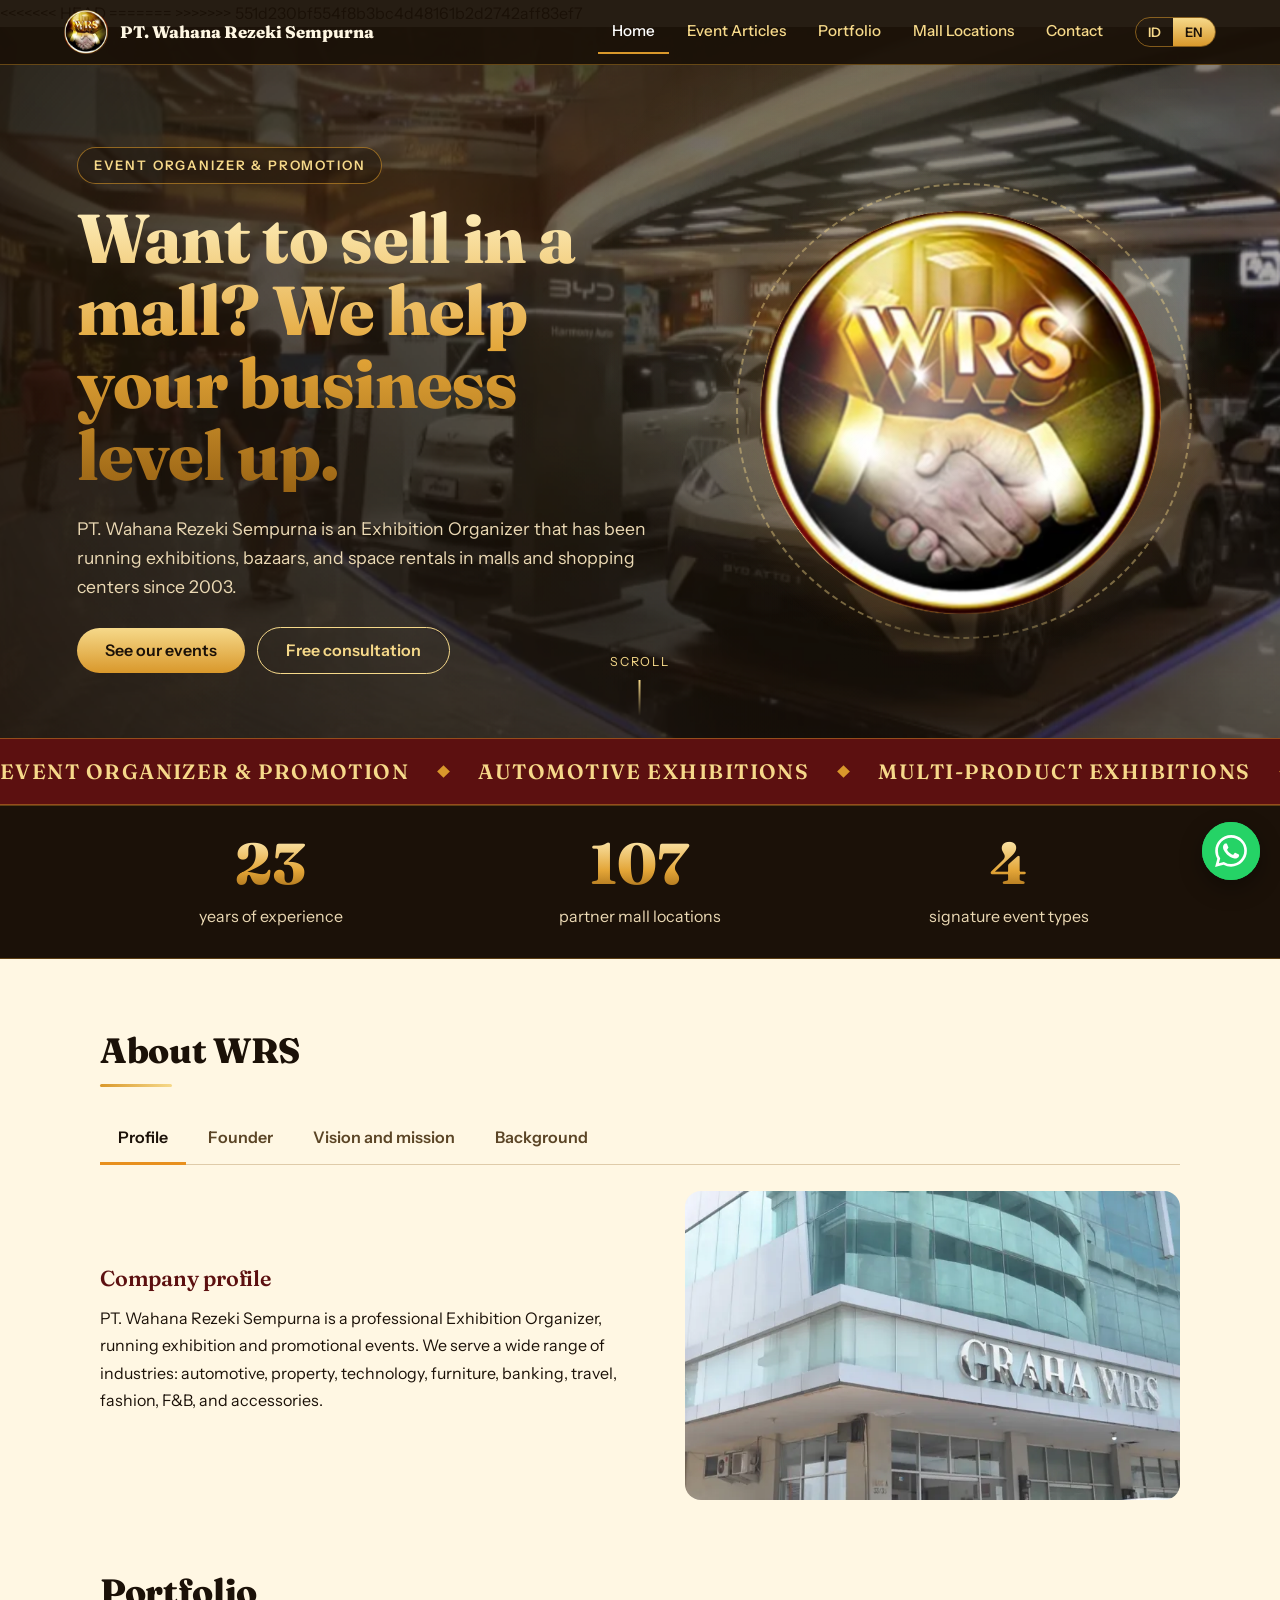
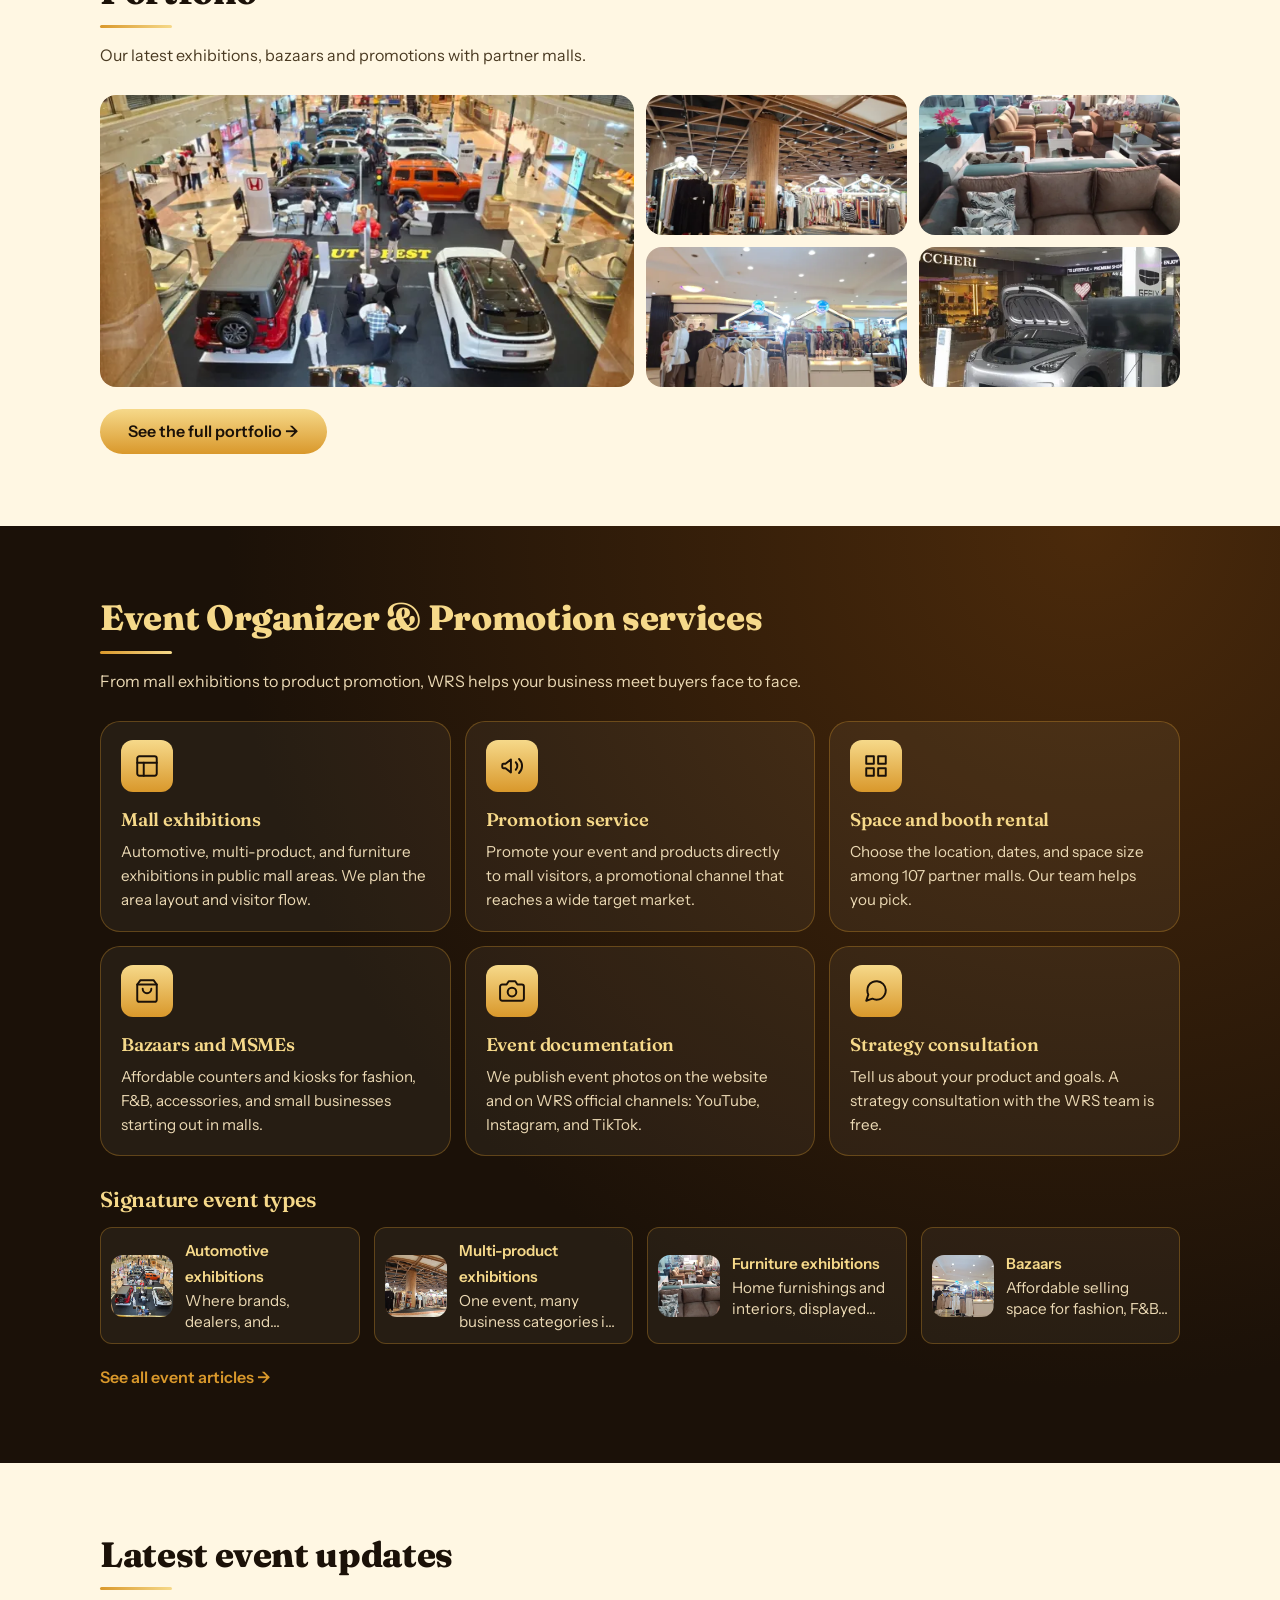
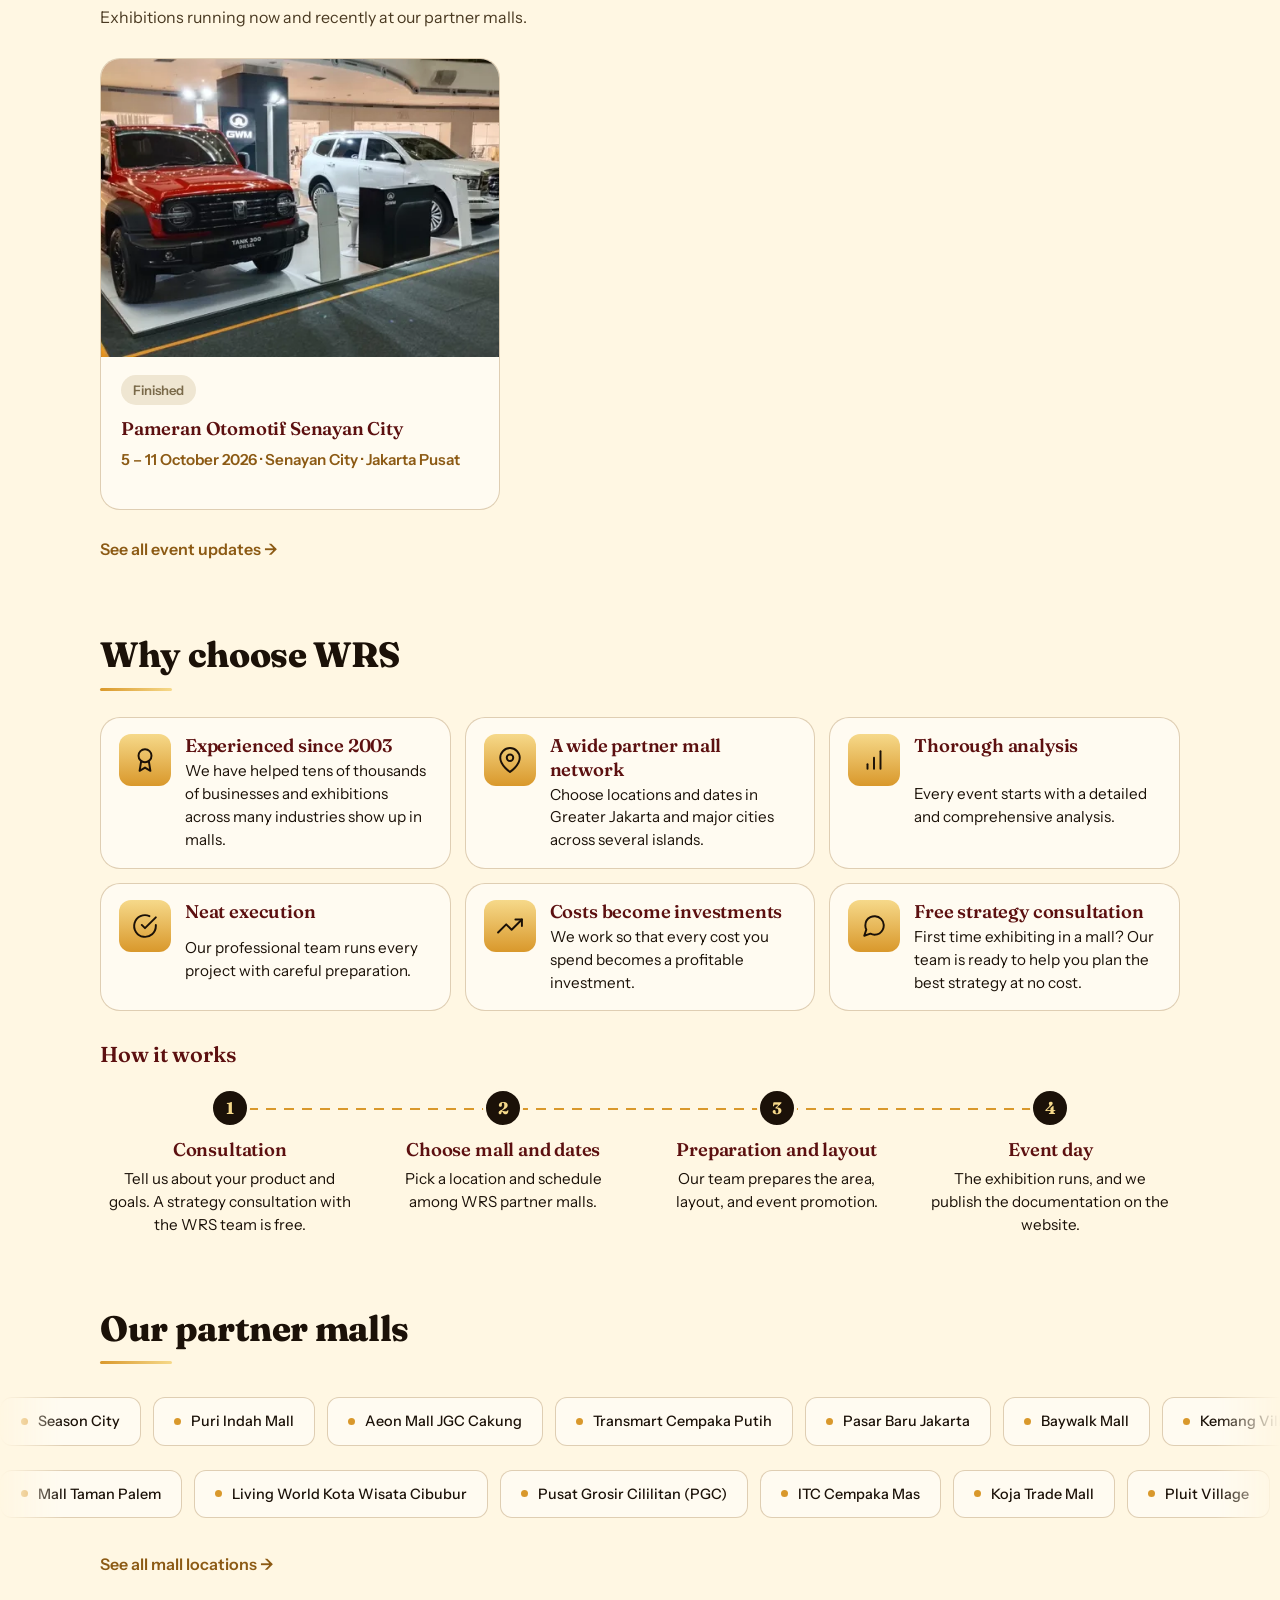
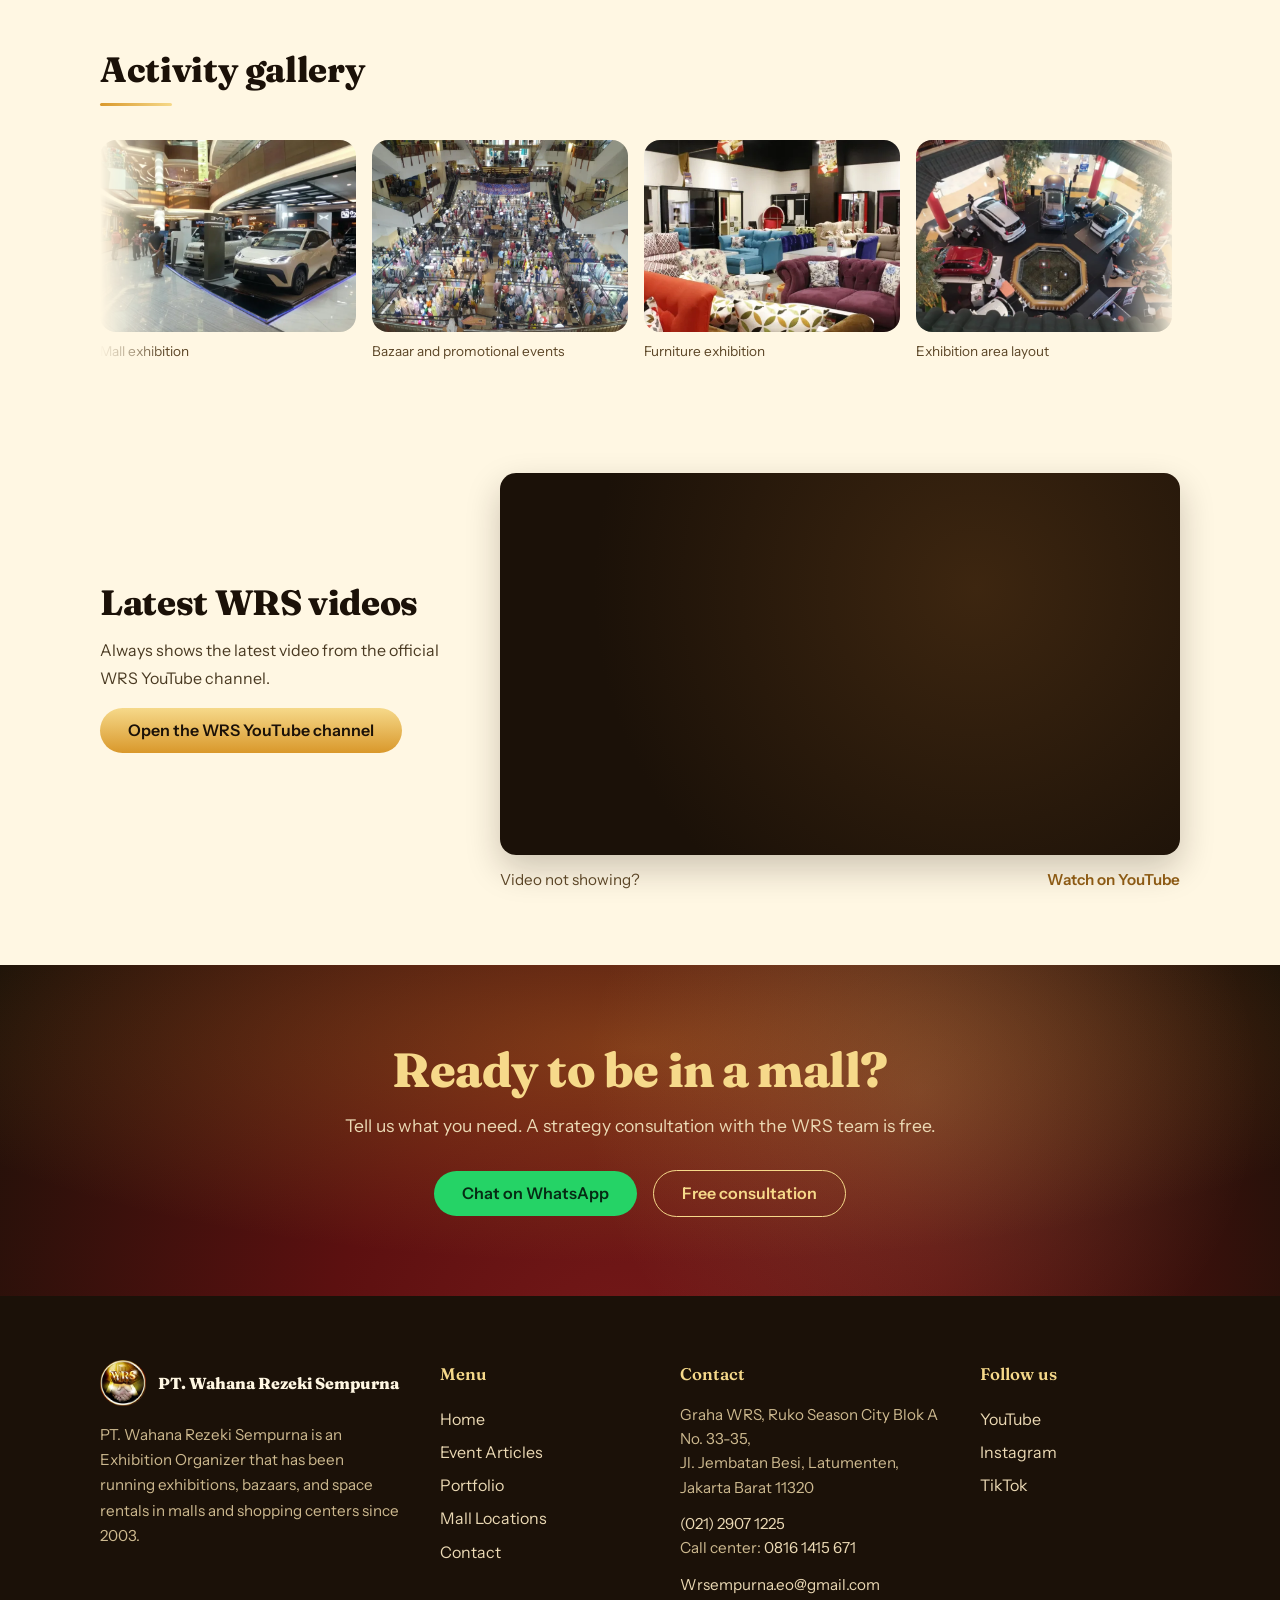
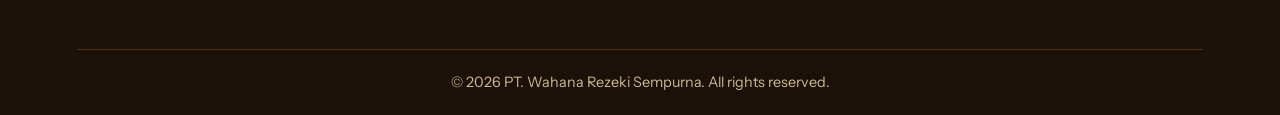
==== docs/en/index.html @ 0294dc77 "gabung dengan update terbaru dari GitHub" ====
<!DOCTYPE html>
<html lang="en">
<head>
<meta charset="utf-8">
<meta name="viewport" content="width=device-width, initial-scale=1">
<title>PT. Wahana Rezeki Sempurna</title>
<meta name="description" content="PT. Wahana Rezeki Sempurna is an Exhibition Organizer that has been running exhibitions, bazaars, and space rentals in malls and shopping centers since 2003.">
<meta property="og:type" content="website"><meta property="og:title" content="PT. Wahana Rezeki Sempurna"><meta property="og:description" content="PT. Wahana Rezeki Sempurna is an Exhibition Organizer that has been running exhibitions, bazaars, and space rentals in malls and shopping centers since 2003.">
<script>document.documentElement.classList.add("js")</script>
<link rel="icon" type="image/png" href="../images/favicon.png">
<link rel="apple-touch-icon" href="../images/favicon.png">
<link rel="preconnect" href="https://fonts.googleapis.com">
<link rel="preconnect" href="https://fonts.gstatic.com" crossorigin>
<link rel="stylesheet" href="https://fonts.googleapis.com/css2?family=Fraunces:opsz,wght@9..144,600;9..144,800&family=Instrument+Sans:wght@400;500;600&display=swap">
<<<<<<< HEAD
<link rel="stylesheet" href="../assets/style.css?v=9e7800be">
=======
<link rel="stylesheet" href="../assets/style.css?v=b401638e">
>>>>>>> 551d230bf554f8b3bc4d48161b2d2742aff83ef7
<script type="application/ld+json">{"@context": "https://schema.org", "@type": "Organization", "name": "PT. Wahana Rezeki Sempurna", "foundingDate": "2003", "description": "PT. Wahana Rezeki Sempurna is an Exhibition Organizer that has been running exhibitions, bazaars, and space rentals in malls and shopping centers since 2003.", "inLanguage": "en", "email": "Wrsempurna.eo@gmail.com", "telephone": "(021) 2907 1225", "address": {"@type": "PostalAddress", "streetAddress": "Graha WRS, Ruko Season City Blok A No. 33-35, Jl. Jembatan Besi, Latumenten, Jakarta Barat 11320", "addressCountry": "ID"}, "sameAs": ["https://www.youtube.com/@wrseo3919", "https://www.instagram.com/eo.wrs.id", "https://www.tiktok.com/@wrs.eo"], "makesOffer": [{"@type": "Offer", "itemOffered": {"@type": "Service", "name": "Mall exhibitions"}}, {"@type": "Offer", "itemOffered": {"@type": "Service", "name": "Promotion service"}}, {"@type": "Offer", "itemOffered": {"@type": "Service", "name": "Space and booth rental"}}, {"@type": "Offer", "itemOffered": {"@type": "Service", "name": "Bazaars and MSMEs"}}, {"@type": "Offer", "itemOffered": {"@type": "Service", "name": "Event documentation"}}, {"@type": "Offer", "itemOffered": {"@type": "Service", "name": "Strategy consultation"}}]}</script>
</head>
<body data-t="{&quot;lb_tutup&quot;: &quot;Close&quot;, &quot;lb_sebelum&quot;: &quot;Previous photo&quot;, &quot;lb_sesudah&quot;: &quot;Next photo&quot;, &quot;lb_label&quot;: &quot;Photo viewer&quot;, &quot;jumlah&quot;: &quot;{total} locations&quot;, &quot;jumlah_saring&quot;: &quot;{n} of {total} locations&quot;, &quot;wa_awal&quot;: &quot;Hello WRS, I&#x27;m &quot;, &quot;wa_dari&quot;: &quot; from &quot;, &quot;wa_butuh&quot;: &quot;Need: &quot;, &quot;st_akan&quot;: &quot;Upcoming&quot;, &quot;st_jalan&quot;: &quot;Ongoing&quot;, &quot;st_selesai&quot;: &quot;Finished&quot;, &quot;foto_lihat&quot;: &quot;See all photos ({n})&quot;, &quot;foto_tutup&quot;: &quot;Show fewer&quot;, &quot;disalin&quot;: &quot;Copied&quot;, &quot;mengirim&quot;: &quot;Opening WhatsApp...&quot;, &quot;wa_manual&quot;: &quot;WhatsApp did not open? Click here.&quot;, &quot;n_mal&quot;: &quot;{n} malls&quot;, &quot;peta_gagal&quot;: &quot;The map could not be loaded. Please use the mall list below.&quot;}">
<div class="progres" aria-hidden="true"></div>
<div class="nav"><a class="brand" href="index.html"><img src="../images/logo-512.png" alt="Logo PT. Wahana Rezeki Sempurna"><span>PT. Wahana Rezeki Sempurna</span></a><nav class="links" id="menu-utama"><a href="index.html" class="on">Home</a><a href="event.html">Event Articles</a><a href="portofolio.html">Portfolio</a><a href="lokasi.html">Mall Locations</a><a href="kontak.html">Contact</a></nav><div class="lang" role="group" aria-label="Language"><a href="../index.html" lang="id" hreflang="id" title="Bahasa Indonesia">ID</a><a href="index.html" lang="en" hreflang="en" title="English" class="on" aria-current="true">EN</a></div><button class="burger" type="button" aria-label="Open menu" aria-expanded="false" aria-controls="menu-utama"><span></span><span></span><span></span></button></div>
<main class="p-home">
<style>@keyframes herogeser{0%{opacity:0;transform:scale(1)}5%{opacity:1}20.00%{opacity:1}25.00%{opacity:0;transform:scale(1.1)}100%{opacity:0;transform:scale(1.1)}}</style>
<div class="hero hero-foto" data-partikel><span class="hero-bg" aria-hidden="true" style="--total:35s"><i style="background-image:url('../images/home-1-1600.webp');animation-delay:0s"></i><i style="background-image:url('../images/home-2-1600.webp');animation-delay:7s"></i><i style="background-image:url('../images/home-3-1600.webp');animation-delay:14s"></i><i style="background-image:url('../images/home-4-1600.webp');animation-delay:21s"></i><i style="background-image:url('../images/home-5-1600.webp');animation-delay:28s"></i></span><div>
<span class="eyebrow">Event Organizer &amp; Promotion</span>
<h1>Want to sell in a mall? We help your business level up.</h1>
<p>PT. Wahana Rezeki Sempurna is an Exhibition Organizer that has been running exhibitions, bazaars, and space rentals in malls and shopping centers since 2003.</p>
<a class="btn gold" href="event.html">See our events</a><a class="btn line" href="kontak.html">Free consultation</a>
</div><div class="koin-wrap"><div class="koin"><span class="koin-cahaya"></span><span class="koin-cincin"></span><div class="koin-badan"><i style="--z:-8px"></i><i style="--z:-7px"></i><i style="--z:-6px"></i><i style="--z:-5px"></i><i style="--z:-4px"></i><i style="--z:-3px"></i><i style="--z:-2px"></i><i style="--z:-1px"></i><i style="--z:0px"></i><i style="--z:1px"></i><i style="--z:2px"></i><i style="--z:3px"></i><i style="--z:4px"></i><i style="--z:5px"></i><i style="--z:6px"></i><i style="--z:7px"></i><i style="--z:8px"></i><img class="koin-belakang" src="../images/logo-512.png" alt=""><img class="koin-muka" src="../images/logo-512.png" alt="Logo PT. Wahana Rezeki Sempurna"><span class="koin-kilau"></span></div><span class="koin-bayangan"></span></div></div>
<a class="scroll-cue" href="#stat"><span>Scroll</span><i></i></a></div>

<div class="ticker" aria-hidden="true"><div class="run" style="--dur:64s"><div class="run-track"><div class="run-set"><span class="tk">Event Organizer &amp; Promotion</span><span class="tk">Automotive exhibitions</span><span class="tk">Multi-product exhibitions</span><span class="tk">Furniture exhibitions</span><span class="tk">Bazaars</span><span class="tk">Since 2003</span><span class="tk">107 partner malls</span><span class="tk">Free strategy consultation</span><span class="tk">Event Organizer &amp; Promotion</span><span class="tk">Automotive exhibitions</span><span class="tk">Multi-product exhibitions</span><span class="tk">Furniture exhibitions</span><span class="tk">Bazaars</span><span class="tk">Since 2003</span><span class="tk">107 partner malls</span><span class="tk">Free strategy consultation</span></div><div class="run-set"><span class="tk">Event Organizer &amp; Promotion</span><span class="tk">Automotive exhibitions</span><span class="tk">Multi-product exhibitions</span><span class="tk">Furniture exhibitions</span><span class="tk">Bazaars</span><span class="tk">Since 2003</span><span class="tk">107 partner malls</span><span class="tk">Free strategy consultation</span><span class="tk">Event Organizer &amp; Promotion</span><span class="tk">Automotive exhibitions</span><span class="tk">Multi-product exhibitions</span><span class="tk">Furniture exhibitions</span><span class="tk">Bazaars</span><span class="tk">Since 2003</span><span class="tk">107 partner malls</span><span class="tk">Free strategy consultation</span></div></div></div></div>

<section class="stats" id="stat"><div class="inner"><div class="stat"><b data-n="23" data-akhiran="">23</b><span>years of experience</span></div><div class="stat"><b data-n="107" data-akhiran="">107</b><span>partner mall locations</span></div><div class="stat"><b data-n="4" data-akhiran="">4</b><span>signature event types</span></div></div></section>

<section class="sec tentang" id="tentang"><div class="inner"><h2>About WRS</h2><div class="tabs-ui"><div class="tab-nav" role="tablist"><button class="tab-btn on" type="button" role="tab" id="tb-tentang-profil" aria-controls="tp-tentang-profil" aria-selected="true" tabindex="0">Profile</button><button class="tab-btn" type="button" role="tab" id="tb-tentang-pendiri" aria-controls="tp-tentang-pendiri" aria-selected="false" tabindex="-1">Founder</button><button class="tab-btn" type="button" role="tab" id="tb-tentang-visimisi" aria-controls="tp-tentang-visimisi" aria-selected="false" tabindex="-1">Vision and mission</button><button class="tab-btn" type="button" role="tab" id="tb-tentang-latar" aria-controls="tp-tentang-latar" aria-selected="false" tabindex="-1">Background</button></div><div class="tab-panel on" role="tabpanel" id="tp-tentang-profil" aria-labelledby="tb-tentang-profil"><div class="t-profil"><div class="split-teks"><h3>Company profile</h3><p>PT. Wahana Rezeki Sempurna is a professional Exhibition Organizer, running exhibition and promotional events. We serve a wide range of industries: automotive, property, technology, furniture, banking, travel, fashion, F&amp;B, and accessories.</p></div><img class="foto-about" src="../images/profil.webp" alt="Company profile" loading="lazy"></div></div><div class="tab-panel" role="tabpanel" id="tp-tentang-pendiri" aria-labelledby="tb-tentang-pendiri"><div class="t-pendiri"><img class="potret" src="../images/pendiri.webp" alt="Rizal Mulyana, S.E., M.B.A." loading="lazy"><div><h3>Rizal Mulyana, S.E., M.B.A.</h3><p class="jab">President Director</p><p>PT. Wahana Rezeki Sempurna, commonly abbreviated as PT. WRS, is led by Rizal Mulyana, S.E., M.B.A. as President Director. With extensive experience, under his leadership PT. Wahana Rezeki Sempurna has endured and continues to grow its Event Organizer business, which serves many MSMEs (small and medium businesses). Rizal Mulyana began his business career in the early 2000s, starting with renting out business space for MSMEs at ITC Mangga Dua.</p></div></div></div><div class="tab-panel" role="tabpanel" id="tp-tentang-visimisi" aria-labelledby="tb-tentang-visimisi"><div class="t-vm"><h3 class="vm-sub">Vision</h3><div class="vm-grid"><div class="vm-kartu"><h3>Worth it</h3><p>Delivering exhibitions that are valuable and beneficial for our partners.</p></div><div class="vm-kartu"><h3>Reliable</h3><p>A trusted and dependable partner.</p></div><div class="vm-kartu"><h3>Service</h3><p>We strive to provide the best service.</p></div></div><h3 class="vm-sub">Mission</h3><ul class="misi"><li>To provide professional services that lead to success in every exhibition event and promotion service, delivering outstanding results for our partners.</li><li>To help enliven the malls / buildings we manage and increase their sales, because exhibitions are an effective promotional communication medium that reaches a wide target market and can deliver the commercial message our partners want.</li></ul></div></div><div class="tab-panel" role="tabpanel" id="tp-tentang-latar" aria-labelledby="tb-tentang-latar"><div class="t-latar"><h3>Company background</h3><div class="latar-teks"><p>PT Wahana Rezeki Sempurna, or WRS, was founded around 2003 and operates as an Exhibition Organizer and provider of exhibition/promotional event services. Its business, however, began with a simpler activity: providing and renting out business space to MSME operators.</p><p>Rizal Mulyana, S.E., M.B.A., who later became WRS&#x27;s President Director, began his business career in the early 2000s. One of his first steps was managing business space rentals for MSMEs at ITC Mangga Dua, Jakarta. From this work, he saw a great need among small traders for strategic business space in shopping centers.</p></div></div></div></div></div></section>


<section class="sec porto-cuplik" id="portofolio"><div class="inner">
<h2>Portfolio</h2>
<p class="sub">Our latest exhibitions, bazaars and promotions with partner malls.</p>
<div class="pf-grid" id="pf-grid-home"><figure class="pf-item" data-kat="otomotif"><img class="pf-img" src="../images/otomotif-1-640.webp" data-besar="../images/otomotif-1.webp" data-grup="pf-home" alt="Automotive exhibitions" loading="lazy"><figcaption><span class="pf-tag">Automotive</span><span>Automotive exhibitions</span></figcaption></figure><figure class="pf-item" data-kat="multiproduk"><img class="pf-img" src="../images/multiproduk-1-640.webp" data-besar="../images/multiproduk-1.webp" data-grup="pf-home" alt="Multi-product exhibitions" loading="lazy"><figcaption><span class="pf-tag">Multi-product</span><span>Multi-product exhibitions</span></figcaption></figure><figure class="pf-item" data-kat="furniture"><img class="pf-img" src="../images/furniture-1-640.webp" data-besar="../images/furniture-1.webp" data-grup="pf-home" alt="Furniture exhibitions" loading="lazy"><figcaption><span class="pf-tag">Furniture</span><span>Furniture exhibitions</span></figcaption></figure><figure class="pf-item" data-kat="bazaar"><img class="pf-img" src="../images/bazaar-1-640.webp" data-besar="../images/bazaar-1.webp" data-grup="pf-home" alt="Bazaars" loading="lazy"><figcaption><span class="pf-tag">Bazaar</span><span>Bazaars</span></figcaption></figure><figure class="pf-item" data-kat="otomotif"><img class="pf-img" src="../images/otomotif-2-640.webp" data-besar="../images/otomotif-2.webp" data-grup="pf-home" alt="Automotive exhibitions" loading="lazy"><figcaption><span class="pf-tag">Automotive</span><span>Automotive exhibitions</span></figcaption></figure></div>
<a class="btn gold porto-tombol" href="portofolio.html">See the full portfolio →</a>
</div></section>



<section class="sec layanan lay-ringkas"><div class="inner">
<h2>Event Organizer &amp; Promotion services</h2>
<p class="sub">From mall exhibitions to product promotion, WRS helps your business meet buyers face to face.</p>
<div class="lay"><div class="lay-kartu"><span class="ikon"><svg viewBox="0 0 24 24" aria-hidden="true"><rect x="3" y="3" width="18" height="18" rx="2"/><line x1="3" y1="9" x2="21" y2="9"/><line x1="9" y1="21" x2="9" y2="9"/></svg></span><h3>Mall exhibitions</h3><p>Automotive, multi-product, and furniture exhibitions in public mall areas. We plan the area layout and visitor flow.</p></div><div class="lay-kartu"><span class="ikon"><svg viewBox="0 0 24 24" aria-hidden="true"><path d="M3 11v2a1 1 0 0 0 1 1h2l5 4V6L6 10H4a1 1 0 0 0-1 1z"/><path d="M15.5 8.5a5 5 0 0 1 0 7"/><path d="M18.5 5.5a9 9 0 0 1 0 13"/></svg></span><h3>Promotion service</h3><p>Promote your event and products directly to mall visitors, a promotional channel that reaches a wide target market.</p></div><div class="lay-kartu"><span class="ikon"><svg viewBox="0 0 24 24" aria-hidden="true"><rect x="3" y="3" width="7" height="7"/><rect x="14" y="3" width="7" height="7"/><rect x="14" y="14" width="7" height="7"/><rect x="3" y="14" width="7" height="7"/></svg></span><h3>Space and booth rental</h3><p>Choose the location, dates, and space size among 107 partner malls. Our team helps you pick.</p></div><div class="lay-kartu"><span class="ikon"><svg viewBox="0 0 24 24" aria-hidden="true"><path d="M6 2 3 6v14a2 2 0 0 0 2 2h14a2 2 0 0 0 2-2V6l-3-4z"/><line x1="3" y1="6" x2="21" y2="6"/><path d="M16 10a4 4 0 0 1-8 0"/></svg></span><h3>Bazaars and MSMEs</h3><p>Affordable counters and kiosks for fashion, F&amp;B, accessories, and small businesses starting out in malls.</p></div><div class="lay-kartu"><span class="ikon"><svg viewBox="0 0 24 24" aria-hidden="true"><path d="M23 19a2 2 0 0 1-2 2H3a2 2 0 0 1-2-2V8a2 2 0 0 1 2-2h4l2-3h6l2 3h4a2 2 0 0 1 2 2z"/><circle cx="12" cy="13" r="4"/></svg></span><h3>Event documentation</h3><p>We publish event photos on the website and on WRS official channels: YouTube, Instagram, and TikTok.</p></div><div class="lay-kartu"><span class="ikon"><svg viewBox="0 0 24 24" aria-hidden="true"><path d="M21 11.5a8.4 8.4 0 0 1-.9 3.8 8.5 8.5 0 0 1-7.6 4.7 8.4 8.4 0 0 1-3.8-.9L3 21l1.9-5.7a8.4 8.4 0 0 1-.9-3.8 8.5 8.5 0 0 1 4.7-7.6 8.4 8.4 0 0 1 3.8-.9h.5a8.5 8.5 0 0 1 8 8z"/></svg></span><h3>Strategy consultation</h3><p>Tell us about your product and goals. A strategy consultation with the WRS team is free.</p></div></div>
<h3 class="lay-jenis">Signature event types</h3>
<div class="jenis-mini-grid"><a class="jenis-mini" href="event.html#automotive-exhibitions"><img src="../images/otomotif-1-640.webp" alt="" loading="lazy"><span><b>Automotive exhibitions</b><i>Where brands, dealers, and prospective buyers meet face to face in a mall&#x27;s public areas.</i></span></a><a class="jenis-mini" href="event.html#multi-product-exhibitions"><img src="../images/multiproduk-1-640.webp" alt="" loading="lazy"><span><b>Multi-product exhibitions</b><i>One event, many business categories in a single exhibition area.</i></span></a><a class="jenis-mini" href="event.html#furniture-exhibitions"><img src="../images/furniture-1-640.webp" alt="" loading="lazy"><span><b>Furniture exhibitions</b><i>Home furnishings and interiors, displayed directly to prospective buyers.</i></span></a><a class="jenis-mini" href="event.html#bazaars"><img src="../images/bazaar-1-640.webp" alt="" loading="lazy"><span><b>Bazaars</b><i>Affordable selling space for fashion, F&amp;B, accessories, and small businesses.</i></span></a></div>
<a class="lihat-semua" href="event.html">See all event articles →</a>
</div></section>



<section class="sec"><div class="inner">
<h2>Latest event updates</h2>
<p class="sub">Exhibitions running now and recently at our partner malls.</p>
<div class="upd-mini-grid" data-n="1"><a class="upd-mini" href="event.html#update-2026-10-05-margo-city" data-mulai="2026-10-05" data-selesai="2026-10-11"><img class="upd-mini-foto" src="../images/u-2026-10-05-margo-city-01-k.webp" alt="Pameran Otomotif Senayan City" loading="lazy"><span class="upd-mini-isi"><span class="badge st-selesai">Finished</span><h3>Pameran Otomotif Senayan City</h3><p class="upd-mini-meta">5 – 11 October 2026 · Senayan City · Jakarta Pusat</p></span></a></div>
<a class="lihat-semua" href="event.html">See all event updates →</a>
</div></section>



<section class="sec kenapa"><div class="inner">
<h2>Why choose WRS</h2>
<div class="alasan"><div class="alasan-kartu"><span class="ikon"><svg viewBox="0 0 24 24" aria-hidden="true"><circle cx="12" cy="8" r="6"/><path d="M15.5 12.9 17 22l-5-3-5 3 1.5-9.1"/></svg></span><h3>Experienced since 2003</h3><p>We have helped tens of thousands of businesses and exhibitions across many industries show up in malls.</p></div><div class="alasan-kartu"><span class="ikon"><svg viewBox="0 0 24 24" aria-hidden="true"><path d="M21 10c0 7-9 13-9 13s-9-6-9-13a9 9 0 0 1 18 0z"/><circle cx="12" cy="10" r="3"/></svg></span><h3>A wide partner mall network</h3><p>Choose locations and dates in Greater Jakarta and major cities across several islands.</p></div><div class="alasan-kartu"><span class="ikon"><svg viewBox="0 0 24 24" aria-hidden="true"><line x1="12" y1="20" x2="12" y2="10"/><line x1="18" y1="20" x2="18" y2="4"/><line x1="6" y1="20" x2="6" y2="16"/></svg></span><h3>Thorough analysis</h3><p>Every event starts with a detailed and comprehensive analysis.</p></div><div class="alasan-kartu"><span class="ikon"><svg viewBox="0 0 24 24" aria-hidden="true"><path d="M22 11.1V12a10 10 0 1 1-5.9-9.1"/><polyline points="22 4 12 14 9 11"/></svg></span><h3>Neat execution</h3><p>Our professional team runs every project with careful preparation.</p></div><div class="alasan-kartu"><span class="ikon"><svg viewBox="0 0 24 24" aria-hidden="true"><polyline points="23 6 13.5 15.5 8.5 10.5 1 18"/><polyline points="17 6 23 6 23 12"/></svg></span><h3>Costs become investments</h3><p>We work so that every cost you spend becomes a profitable investment.</p></div><div class="alasan-kartu"><span class="ikon"><svg viewBox="0 0 24 24" aria-hidden="true"><path d="M21 11.5a8.4 8.4 0 0 1-.9 3.8 8.5 8.5 0 0 1-7.6 4.7 8.4 8.4 0 0 1-3.8-.9L3 21l1.9-5.7a8.4 8.4 0 0 1-.9-3.8 8.5 8.5 0 0 1 4.7-7.6 8.4 8.4 0 0 1 3.8-.9h.5a8.5 8.5 0 0 1 8 8z"/></svg></span><h3>Free strategy consultation</h3><p>First time exhibiting in a mall? Our team is ready to help you plan the best strategy at no cost.</p></div></div>
<h3 class="alur-judul">How it works</h3>
<div class="alur"><div class="langkah"><b>1</b><h3>Consultation</h3><p>Tell us about your product and goals. A strategy consultation with the WRS team is free.</p></div><div class="langkah"><b>2</b><h3>Choose mall and dates</h3><p>Pick a location and schedule among WRS partner malls.</p></div><div class="langkah"><b>3</b><h3>Preparation and layout</h3><p>Our team prepares the area, layout, and event promotion.</p></div><div class="langkah"><b>4</b><h3>Event day</h3><p>The exhibition runs, and we publish the documentation on the website.</p></div></div>
</div></section>



<section class="sec mitra"><div class="inner">
<h2>Our partner malls</h2>
</div>
<div class="run" style="--dur:63s" aria-hidden="true"><div class="run-track"><div class="run-set"><span class="mitra-chip">Season City</span><span class="mitra-chip">Puri Indah Mall</span><span class="mitra-chip">Aeon Mall JGC Cakung</span><span class="mitra-chip">Transmart Cempaka Putih</span><span class="mitra-chip">Pasar Baru Jakarta</span><span class="mitra-chip">Baywalk Mall</span><span class="mitra-chip">Kemang Village</span><span class="mitra-chip">Mall Ambassador</span><span class="mitra-chip">Bekasi Trade Center</span><span class="mitra-chip">Aeon Mall BSD</span><span class="mitra-chip">ITC BSD</span><span class="mitra-chip">Margo City Depok</span><span class="mitra-chip">Aeon Mall Sentul City</span><span class="mitra-chip">Cibinong City Mall</span><span class="mitra-chip">Botanica Bandung</span><span class="mitra-chip">Paskal 23 Mall Bandung</span><span class="mitra-chip">Palembang Icon</span><span class="mitra-chip">TSM Makassar</span><span class="mitra-chip">Central Plaza Lampung</span><span class="mitra-chip">Transmart Pangkal Pinang</span><span class="mitra-chip">Pakuwon City Mall Surabaya</span></div><div class="run-set"><span class="mitra-chip">Season City</span><span class="mitra-chip">Puri Indah Mall</span><span class="mitra-chip">Aeon Mall JGC Cakung</span><span class="mitra-chip">Transmart Cempaka Putih</span><span class="mitra-chip">Pasar Baru Jakarta</span><span class="mitra-chip">Baywalk Mall</span><span class="mitra-chip">Kemang Village</span><span class="mitra-chip">Mall Ambassador</span><span class="mitra-chip">Bekasi Trade Center</span><span class="mitra-chip">Aeon Mall BSD</span><span class="mitra-chip">ITC BSD</span><span class="mitra-chip">Margo City Depok</span><span class="mitra-chip">Aeon Mall Sentul City</span><span class="mitra-chip">Cibinong City Mall</span><span class="mitra-chip">Botanica Bandung</span><span class="mitra-chip">Paskal 23 Mall Bandung</span><span class="mitra-chip">Palembang Icon</span><span class="mitra-chip">TSM Makassar</span><span class="mitra-chip">Central Plaza Lampung</span><span class="mitra-chip">Transmart Pangkal Pinang</span><span class="mitra-chip">Pakuwon City Mall Surabaya</span></div></div></div><div class="run balik" style="--dur:63s" aria-hidden="true"><div class="run-track"><div class="run-set"><span class="mitra-chip">Mall Taman Palem</span><span class="mitra-chip">Living World Kota Wisata Cibubur</span><span class="mitra-chip">Pusat Grosir Cililitan (PGC)</span><span class="mitra-chip">ITC Cempaka Mas</span><span class="mitra-chip">Koja Trade Mall</span><span class="mitra-chip">Pluit Village</span><span class="mitra-chip">Aeon Mall Tanjung Barat</span><span class="mitra-chip">Revo Mall Bekasi</span><span class="mitra-chip">CyberPark Bekasi</span><span class="mitra-chip">Bintaro Plaza</span><span class="mitra-chip">The Park Sawangan</span><span class="mitra-chip">Depok Town Square</span><span class="mitra-chip">Botani Square Bogor</span><span class="mitra-chip">Mall of Serang</span><span class="mitra-chip">Summarecon Mall Bandung</span><span class="mitra-chip">Palembang Square</span><span class="mitra-chip">Palembang Indah Mall</span><span class="mitra-chip">Transmart Kawanua Manado</span><span class="mitra-chip">Transmart Padang</span><span class="mitra-chip">Kaza Mall Surabaya</span><span class="mitra-chip">Unimas District Sidoarjo</span></div><div class="run-set"><span class="mitra-chip">Mall Taman Palem</span><span class="mitra-chip">Living World Kota Wisata Cibubur</span><span class="mitra-chip">Pusat Grosir Cililitan (PGC)</span><span class="mitra-chip">ITC Cempaka Mas</span><span class="mitra-chip">Koja Trade Mall</span><span class="mitra-chip">Pluit Village</span><span class="mitra-chip">Aeon Mall Tanjung Barat</span><span class="mitra-chip">Revo Mall Bekasi</span><span class="mitra-chip">CyberPark Bekasi</span><span class="mitra-chip">Bintaro Plaza</span><span class="mitra-chip">The Park Sawangan</span><span class="mitra-chip">Depok Town Square</span><span class="mitra-chip">Botani Square Bogor</span><span class="mitra-chip">Mall of Serang</span><span class="mitra-chip">Summarecon Mall Bandung</span><span class="mitra-chip">Palembang Square</span><span class="mitra-chip">Palembang Indah Mall</span><span class="mitra-chip">Transmart Kawanua Manado</span><span class="mitra-chip">Transmart Padang</span><span class="mitra-chip">Kaza Mall Surabaya</span><span class="mitra-chip">Unimas District Sidoarjo</span></div></div></div>
<div class="inner"><a class="lihat-semua" href="lokasi.html">See all mall locations →</a></div>
</section>


<section class="sec galeri-kegiatan"><div class="inner">
<h2>Activity gallery</h2>
<div class="marquee" style="--dur:36s">
<div class="track"><div class="set"><figure class="gal"><img class="gal-img" src="../images/home-1.webp" alt="Mall exhibition"><figcaption>Mall exhibition</figcaption></figure><figure class="gal"><img class="gal-img" src="../images/home-2.webp" alt="Bazaar and promotional events"><figcaption>Bazaar and promotional events</figcaption></figure><figure class="gal"><img class="gal-img" src="../images/home-3.webp" alt="Furniture exhibition"><figcaption>Furniture exhibition</figcaption></figure><figure class="gal"><img class="gal-img" src="../images/home-4.webp" alt="Exhibition area layout"><figcaption>Exhibition area layout</figcaption></figure><figure class="gal"><img class="gal-img" src="../images/home-5.webp" alt="Partnership with partner malls"><figcaption>Partnership with partner malls</figcaption></figure><figure class="gal"><img class="gal-img" src="../images/home-6.webp" alt="Event visitors"><figcaption>Event visitors</figcaption></figure></div><div class="set" aria-hidden="true"><figure class="gal"><img class="gal-img" src="../images/home-1.webp" alt="Mall exhibition"><figcaption>Mall exhibition</figcaption></figure><figure class="gal"><img class="gal-img" src="../images/home-2.webp" alt="Bazaar and promotional events"><figcaption>Bazaar and promotional events</figcaption></figure><figure class="gal"><img class="gal-img" src="../images/home-3.webp" alt="Furniture exhibition"><figcaption>Furniture exhibition</figcaption></figure><figure class="gal"><img class="gal-img" src="../images/home-4.webp" alt="Exhibition area layout"><figcaption>Exhibition area layout</figcaption></figure><figure class="gal"><img class="gal-img" src="../images/home-5.webp" alt="Partnership with partner malls"><figcaption>Partnership with partner malls</figcaption></figure><figure class="gal"><img class="gal-img" src="../images/home-6.webp" alt="Event visitors"><figcaption>Event visitors</figcaption></figure></div></div>
</div>
</div></section>

<section class="sec video-sec video-ringkas"><div class="inner vid-kolom">
<div class="vid-teks"><h2>Latest WRS videos</h2><p class="sub">Always shows the latest video from the official WRS YouTube channel.</p><p class="vid-kanal"><a class="btn gold" href="https://www.youtube.com/@wrseo3919" target="_blank" rel="noopener">Open the WRS YouTube channel</a></p></div>
<div class="vid-isi"><div class="vids solo"><figure class="vid vid-otomatis"><iframe class="vid-frame" src="https://www.youtube-nocookie.com/embed/videoseries?list=UU9suvWOPsqNR4R4yg9ghJiw&rel=0&modestbranding=1&playsinline=1" title="Latest WRS videos" loading="lazy" allow="autoplay; encrypted-media; picture-in-picture; fullscreen" allowfullscreen referrerpolicy="strict-origin-when-cross-origin"></iframe><figcaption><span>Video not showing?</span><a href="https://www.youtube.com/@wrseo3919" target="_blank" rel="noopener">Watch on YouTube</a></figcaption></figure></div></div>
</div></section>


<section class="cta" data-partikel><div class="inner">
<h2>Ready to be in a mall?</h2>
<p>Tell us what you need. A strategy consultation with the WRS team is free.</p>
<div><a class="btn wa" href="https://wa.me/628161415671?text=Hello+WRS%2C+I+would+like+to+ask+about+exhibitions+or+space+rental+in+malls." target="_blank" rel="noopener">Chat on WhatsApp</a><a class="btn line" href="kontak.html">Free consultation</a></div>
</div></section>

</main>
<footer class="foot-besar"><div class="inner foot-grid">
<div class="foot-merek"><a class="foot-logo" href="index.html"><img src="../images/logo-512.png" alt="Logo PT. Wahana Rezeki Sempurna"><span>PT. Wahana Rezeki Sempurna</span></a>
<p>PT. Wahana Rezeki Sempurna is an Exhibition Organizer that has been running exhibitions, bazaars, and space rentals in malls and shopping centers since 2003.</p></div>
<div class="foot-kol"><h4>Menu</h4><a href="index.html">Home</a><a href="event.html">Event Articles</a><a href="portofolio.html">Portfolio</a><a href="lokasi.html">Mall Locations</a><a href="kontak.html">Contact</a></div>
<div class="foot-kol"><h4>Contact</h4><p>Graha WRS, Ruko Season City Blok A No. 33-35,<br>Jl. Jembatan Besi, Latumenten, Jakarta Barat 11320</p><p><a href="tel:02129071225">(021) 2907 1225</a><br>Call center: <a href="tel:08161415671">0816 1415 671</a></p><p><a href="mailto:Wrsempurna.eo@gmail.com">Wrsempurna.eo@gmail.com</a></p></div>
<div class="foot-kol"><h4>Follow us</h4><a href="https://www.youtube.com/@wrseo3919" target="_blank" rel="noopener">YouTube</a><a href="https://www.instagram.com/eo.wrs.id" target="_blank" rel="noopener">Instagram</a><a href="https://www.tiktok.com/@wrs.eo" target="_blank" rel="noopener">TikTok</a></div>
</div><div class="foot-bawah"><div class="inner"><span>© 2026 PT. Wahana Rezeki Sempurna. All rights reserved.</span></div></div></footer>
<button class="ke-atas" type="button" aria-label="Back to top"><svg viewBox="0 0 24 24" aria-hidden="true"><polyline points="18 15 12 9 6 15"/></svg></button>
<a class="wa-float" href="https://wa.me/628161415671?text=Hello+WRS%2C+I+would+like+to+ask+about+exhibitions+or+space+rental+in+malls." target="_blank" rel="noopener" aria-label="Chat on WhatsApp"><svg viewBox="0 0 24 24" width="32" height="32" aria-hidden="true"><path d="M17.472 14.382c-.297-.149-1.758-.867-2.03-.967-.273-.099-.471-.148-.67.15-.197.297-.767.966-.94 1.164-.173.199-.347.223-.644.075-.297-.15-1.255-.463-2.39-1.475-.883-.788-1.48-1.761-1.653-2.059-.173-.297-.018-.458.13-.606.134-.133.298-.347.446-.52.149-.174.198-.298.298-.497.099-.198.05-.371-.025-.52-.075-.149-.669-1.612-.916-2.207-.242-.579-.487-.5-.669-.51-.173-.008-.371-.01-.57-.01-.198 0-.52.074-.792.372-.272.297-1.04 1.016-1.04 2.479 0 1.462 1.065 2.875 1.213 3.074.149.198 2.096 3.2 5.077 4.487.709.306 1.262.489 1.694.625.712.227 1.36.195 1.871.118.571-.085 1.758-.719 2.006-1.413.248-.694.248-1.289.173-1.413-.074-.124-.272-.198-.57-.347m-5.421 7.403h-.004a9.87 9.87 0 01-5.031-1.378l-.361-.214-3.741.982.998-3.648-.235-.374a9.86 9.86 0 01-1.51-5.26c.001-5.45 4.436-9.884 9.888-9.884 2.64 0 5.122 1.03 6.988 2.898a9.825 9.825 0 012.893 6.994c-.003 5.45-4.437 9.884-9.885 9.884m8.413-18.297A11.815 11.815 0 0012.05 0C5.495 0 .16 5.335.157 11.892c0 2.096.547 4.142 1.588 5.945L.057 24l6.305-1.654a11.882 11.882 0 005.683 1.448h.005c6.554 0 11.89-5.335 11.893-11.893a11.821 11.821 0 00-3.48-8.413z"/></svg></a>
<script src="../assets/app.js?v=d35d9547" defer></script>
</body>
</html>
---- docs/assets/style.css ----
:root{
  /* ===== SISTEM DESAIN (dipakai semua halaman; ubah di sini untuk mengubah seluruh website) ===== */
  --f-judul:'Fraunces',Georgia,'Times New Roman',serif;                      /* font judul */
  --f-isi:'Instrument Sans',system-ui,'Segoe UI',Arial,sans-serif;          /* font isi */
  --t-h2:clamp(1.7rem,2.8vw,2.2rem);   /* judul bagian */
  --t-h2s:1.6rem;                      /* judul artikel / pemisah wilayah */
  --t-h3l:1.35rem;                     /* sub-judul bagian */
  --t-h3:1.15rem;                      /* judul kartu */
  --t-lead:1.1rem; --t-body:1rem; --t-card:.95rem; --t-small:.85rem;
  --sec-y:clamp(48px,6vw,72px);        /* jarak atas/bawah tiap bagian */
  --gap-head:26px;                     /* jarak judul bagian ke isinya */
  --r-sm:12px; --r-md:16px; --r-lg:20px;   /* sudut: tile kecil / foto / kartu */
  --teks-lembut:#4a3a22; --teks-gelap:#EBD9B4;
}
:root{
  --espresso:#1B1108; --maroon:#5C1010; --bronze:#8C5A14;
  --gold:#D9982B; --gold-lt:#F6D98A; --amber:#E8901E; --ivory:#FFF7E3;
}
html{scroll-behavior:smooth}
body{background:var(--ivory);color:var(--espresso);font-family:'Instrument Sans',sans-serif}
h1,h2,h3{font-family:'Fraunces',serif;letter-spacing:-.01em;padding:0}
a:focus-visible,button:focus-visible{outline:3px solid var(--gold-lt);outline-offset:3px}

/* navigasi */
.nav{position:fixed;top:0;left:0;right:0;z-index:999;display:flex;justify-content:space-between;
  align-items:center;padding:10px clamp(16px,5vw,64px);background:rgba(27,17,8,.95);
  border-bottom:1px solid rgba(217,152,43,.4)}
.nav .brand{display:flex;align-items:center;gap:12px;color:var(--ivory);
  font-family:'Fraunces',serif;font-weight:800;font-size:1.05rem}
.nav img{height:44px;width:44px}
.nav .links a{color:var(--gold-lt);text-decoration:none;margin-left:24px;font-size:.95rem;font-weight:500}
.nav .links a:hover{color:#fff}

/* hero */
.hero{display:grid;grid-template-columns:1.25fr 1fr;gap:48px;align-items:center;
  padding:150px clamp(20px,6vw,96px) 100px;
  background:radial-gradient(circle at 78% 45%,#4b2a0b 0%,var(--espresso) 62%)}
.hero h1{margin:0 0 22px;font-weight:800;font-size:clamp(2.4rem,5.4vw,4.4rem);line-height:1.05;
  background:linear-gradient(180deg,#FFF1BF 0%,#E3A537 52%,#9A6414 100%);
  -webkit-background-clip:text;background-clip:text;color:transparent}
.hero p{color:#EBD9B4;font-size:1.1rem;line-height:1.65;max-width:34em;margin:0}
.hero .logo{width:min(100%,400px);justify-self:center;border-radius:50%;
  box-shadow:0 0 0 8px rgba(246,217,138,.12),0 0 100px rgba(232,144,30,.35)}
.btn{display:inline-block;margin:26px 12px 0 0;padding:13px 28px;border-radius:999px;
  font-weight:600;text-decoration:none;transition:transform .15s}
.btn:hover{transform:translateY(-2px)}
.btn.gold{background:linear-gradient(180deg,var(--gold-lt),var(--gold));color:var(--espresso)}
.btn.line{border:1.5px solid var(--gold-lt);color:var(--gold-lt)}

/* seksi umum */
.sec{padding:92px clamp(20px,6vw,96px);scroll-margin-top:64px}
.inner{max-width:1080px;margin:0 auto}
.sec h2{margin:0;font-weight:800;font-size:var(--t-h2);line-height:1.15}
.sec p{line-height:1.7;font-size:var(--t-body);margin:0 0 14px;max-width:38em}
.two{display:grid;grid-template-columns:1fr 1.5fr;gap:56px}
.kosong{padding:26px 0;border-top:1px solid rgba(140,90,20,.4);border-bottom:1px solid rgba(140,90,20,.4)}

/* pita nilai (warna latar logo) */
.band{background:var(--amber);color:var(--espresso)}
.band h2{max-width:14em;margin-bottom:44px}
.vals{display:grid;grid-template-columns:repeat(3,1fr)}
.val{padding:0 28px;border-left:2px solid var(--espresso)}
.val:first-child{padding-left:0;border-left:0}
.val h3{margin:0 0 8px;font-size:1.3rem;font-weight:600}
.val p{margin:0;font-size:1rem}

/* kontak */
.kontak{background:var(--maroon);padding:92px clamp(20px,6vw,96px);scroll-margin-top:64px}
.kontak,.kontak p,.kontak label,.kontak h2{color:var(--ivory)}
.kontak h2{font-weight:800;font-size:var(--t-h2);margin:0 0 18px}
.kontak .ci{margin:0 0 16px;line-height:1.6}
.kontak .ci b{color:var(--gold-lt)}
.kontak .form{border:1px solid rgba(246,217,138,.4);border-radius:16px;padding:24px}
.kontak button{background:linear-gradient(180deg,var(--gold-lt),var(--gold));border:0;font-weight:600}
.kontak button p{color:var(--espresso)}
.foot{background:var(--espresso);color:#CDB98F;text-align:center;padding:26px 16px;font-size:.9rem}
.foto-about{display:block;width:100%;aspect-ratio:16/10;object-fit:cover;margin-top:22px;border-radius:16px;
  box-shadow:0 10px 30px rgba(27,17,8,.18)}
.gal{margin:0}
.gal img{display:block;width:100%;aspect-ratio:4/3;object-fit:cover;border-radius:12px}
.gal figcaption{margin-top:8px;font-size:.9rem;color:#5b4526}
@media (max-width:820px){
.nav .links{display:none}
.hero,.two,.vals{grid-template-columns:1fr}
.hero{padding-top:120px}
.hero .logo{order:-1;width:220px}
.val{padding:18px 0 0;margin-top:18px;border-left:0;border-top:2px solid var(--espresso)}
.val:first-child{border-top:0;margin-top:0;padding-top:0}
}
@media (prefers-reduced-motion:reduce){
html{scroll-behavior:auto}
.btn{transition:none}
}

/* ============ TAMBAHAN: multi halaman (navbar aktif, artikel, lokasi, kontak) ============ */


/* navbar: 4 menu tetap tampil di HP */
.nav .links{display:flex;gap:4px}
.nav .links a{margin-left:0;padding:8px 14px;border-bottom:2px solid transparent}
.nav .links a.on{color:#fff;border-bottom-color:var(--gold)}

/* kepala halaman (selain Home) */
.phead{padding:140px clamp(20px,6vw,96px) 64px;
  background:radial-gradient(circle at 78% 45%,#4b2a0b 0%,var(--espresso) 62%)}
.phead h1{margin:0 0 14px;font-weight:800;font-size:clamp(2rem,4.4vw,3.4rem);line-height:1.1;
  background:linear-gradient(180deg,#FFF1BF 0%,#E3A537 52%,#9A6414 100%);
  -webkit-background-clip:text;background-clip:text;color:transparent}
.phead p{margin:0;max-width:40em;color:#EBD9B4;font-size:1.1rem;line-height:1.65}

/* kotak penanda foto yang belum diunggah */
div.slot{display:flex;align-items:center;justify-content:center;text-align:center;padding:12px;
  background:repeating-linear-gradient(45deg,rgba(140,90,20,.08) 0 12px,rgba(140,90,20,.14) 12px 24px);
  border:1.5px dashed rgba(140,90,20,.6);border-radius:12px;color:var(--bronze);
  font-size:.85rem;font-weight:500;line-height:1.5}

/* home */
.pendiri{display:grid;grid-template-columns:minmax(0,340px) 1fr;gap:56px;align-items:center}
.potret{display:block;width:100%;aspect-ratio:4/5;object-fit:cover;border-radius:16px;
  box-shadow:0 10px 30px rgba(27,17,8,.18)}
.pendiri .jab{color:var(--bronze);font-weight:600;margin-bottom:18px}
.band .visi{max-width:24em;margin:0 0 40px;font-family:'Fraunces',serif;font-weight:600;
  font-size:clamp(1.3rem,2.6vw,1.9rem);line-height:1.35}
.misi{display:grid;grid-template-columns:repeat(2,1fr);gap:22px 40px;margin:0;padding:0;
  list-style:none;counter-reset:misi}
.misi li{position:relative;padding-left:46px;line-height:1.55;counter-increment:misi}
.misi li::before{content:counter(misi);position:absolute;left:0;top:-3px;width:32px;height:32px;
  display:flex;align-items:center;justify-content:center;border-radius:50%;
  background:var(--espresso);color:var(--gold-lt);font-weight:600}
.gal-img{display:block;width:100%;aspect-ratio:4/3;object-fit:cover;border-radius:12px}

/* artikel event: teks + 3 foto (1 besar, 2 kecil), bergantian kiri/kanan */
.art{display:grid;grid-template-columns:1fr 1.1fr;gap:48px;align-items:center;padding:56px 0;
  border-top:1px solid rgba(140,90,20,.4)}
.art:last-child{border-bottom:1px solid rgba(140,90,20,.4)}
.art.rev .art-teks{order:2}
.art h2{margin-bottom:14px}
.art .lead{font-size:1.15rem;font-weight:600;color:var(--maroon)}
.mosaic{display:grid;grid-template-columns:1.5fr 1fr;grid-template-rows:180px 180px;gap:12px}
.mosaic .mo{display:block;width:100%;height:100%;min-height:0;object-fit:cover;border-radius:12px}
.mosaic .mo:first-child{grid-row:span 2}
.wil{margin:56px 0 0;padding-top:20px;border-top:2px solid var(--espresso);font-size:1.7rem}
.wil:first-child{margin-top:16px}
.grp{margin:28px 0 14px;font-size:1.2rem;font-weight:600;color:var(--maroon)}
.malgrid{display:grid;grid-template-columns:repeat(auto-fill,minmax(250px,1fr));gap:10px}
.mal{display:flex;align-items:center;gap:12px;padding:12px 14px;border:1px solid rgba(140,90,20,.4);
  border-radius:12px;color:var(--espresso);text-decoration:none;font-weight:500;line-height:1.3;
  transition:background .15s}
.mal:hover{background:var(--gold-lt)}
.mal .no{flex:none;min-width:28px;font-family:'Fraunces',serif;font-weight:600;color:var(--bronze)}
.mal::after{content:"↗";margin-left:auto;color:var(--bronze)}

/* contact */
.btn.wa{background:#25D366;color:#062b14}
.kontak .btn{margin:8px 12px 0 0}
.kontak .ci a{color:var(--gold-lt)}
.kontak iframe{border:0;border-radius:16px;margin-bottom:8px}
@media (max-width:820px){
.nav .links a{padding:6px 8px;font-size:.85rem}
.nav .brand span{display:none}
.phead{padding-top:120px}
.pendiri,.art{grid-template-columns:1fr;gap:24px}
.pendiri .potret{max-width:320px}
.art.rev .art-teks{order:0}
.misi{grid-template-columns:1fr}
.mosaic{grid-template-rows:140px 140px}
}

/* galeri bergerak otomatis dari kanan ke kiri (berhenti saat kursor di atasnya) */
.marquee{overflow:hidden;
  -webkit-mask-image:linear-gradient(90deg,transparent,#000 6%,#000 94%,transparent);
  mask-image:linear-gradient(90deg,transparent,#000 6%,#000 94%,transparent)}
.marquee .track{display:flex;width:max-content;animation:geser var(--dur,36s) linear infinite}
.marquee:hover .track{animation-play-state:paused}
.marquee .set{display:flex;flex:none;gap:16px;padding-right:16px}
.marquee .gal{flex:none;width:clamp(230px,26vw,320px)}
@keyframes geser{from{transform:translateX(0)}to{transform:translateX(-50%)}}
@media (prefers-reduced-motion:reduce){
.marquee{overflow-x:auto;-webkit-mask-image:none;mask-image:none}
.marquee .track{animation:none}
.marquee .set[aria-hidden]{display:none}
}

/* ============ khusus website statis ============ */
*,*::before,*::after{box-sizing:border-box}
body{margin:0}
img{max-width:100%}
[hidden]{display:none!important}
.nav .brand{text-decoration:none}
.nav .links{display:flex}

/* kolom cari di halaman lokasi */
.cari{margin-bottom:8px}
.cari label{display:block;margin-bottom:8px;font-weight:500}
.cari input{width:100%;max-width:520px;padding:12px 18px;border:1.5px solid rgba(140,90,20,.5);
  border-radius:999px;background:#fff;color:var(--espresso);font:inherit}
.cari .jumlah{margin:10px 0 0;font-size:.95rem;color:#5b4526}
.wilayah + .wilayah .wil{margin-top:56px}

/* contact */
.kontak .cols{display:grid;grid-template-columns:1fr 1.2fr;gap:56px}
.kontak iframe{display:block;width:100%;height:340px}
.kontak a{color:var(--gold-lt)}
.kontak a.btn.gold{color:var(--espresso)}
.kontak a.btn.wa{color:#062b14}
.kontak .form{max-width:720px}
.kontak .form label{display:block;margin:0 0 16px;font-weight:500}
.kontak .form input,.kontak .form select,.kontak .form textarea{display:block;width:100%;margin-top:6px;
  padding:11px 14px;border:1px solid rgba(246,217,138,.45);border-radius:12px;
  background:rgba(255,247,227,.1);color:var(--ivory);font:inherit}
.kontak .form select option{color:#1B1108}
.kontak .form textarea{min-height:120px;resize:vertical}
.kontak .form button{padding:12px 28px;border-radius:999px;color:var(--espresso);font:inherit;
  font-weight:600;cursor:pointer}
@media (max-width:820px){.kontak .cols{grid-template-columns:1fr;gap:32px}}

/* ================= ANIMASI & INTERAKSI ================= */

/* navbar: mengecil dan sedikit blur saat halaman digulir */
.nav{transition:padding .25s ease,background .25s ease,box-shadow .25s ease}
.nav img{transition:height .25s ease,width .25s ease}
.nav.scrolled{padding-top:6px;padding-bottom:6px;background:rgba(27,17,8,.88);
  -webkit-backdrop-filter:blur(10px);backdrop-filter:blur(10px);box-shadow:0 6px 24px rgba(0,0,0,.28)}
.nav.scrolled img{height:36px;width:36px}

/* tombol hamburger (hanya tampil di HP) */
.burger{display:none;flex-direction:column;align-items:center;justify-content:center;gap:5px;
  width:44px;height:44px;padding:0;border:0;background:transparent;cursor:pointer}
.burger span{display:block;width:24px;height:2px;border-radius:2px;background:var(--gold-lt);
  transition:transform .25s ease,opacity .2s ease}
.nav.open .burger span:nth-child(1){transform:translateY(7px) rotate(45deg)}
.nav.open .burger span:nth-child(2){opacity:0}
.nav.open .burger span:nth-child(3){transform:translateY(-7px) rotate(-45deg)}

/* strip angka di bawah hero */
.stats{padding:46px clamp(20px,6vw,96px);background:var(--espresso);
  border-top:1px solid rgba(217,152,43,.35);border-bottom:1px solid rgba(217,152,43,.35)}
.stats .inner{display:grid;grid-template-columns:repeat(auto-fit,minmax(140px,1fr));gap:28px}
.stat{text-align:center}
.stat b{display:block;font-family:'Fraunces',serif;font-weight:800;line-height:1.05;
  font-size:clamp(2.3rem,5vw,3.6rem);background:linear-gradient(180deg,#FFF1BF 0%,#E3A537 60%,#9A6414 100%);
  -webkit-background-clip:text;background-clip:text;color:transparent}
.stat span{display:block;margin-top:8px;color:#EBD9B4;font-size:1rem}

/* efek hover */
img.mo,img.gal-img,img.foto-about,img.potret,img.upd-img,img.pf-img,img.proyek-img{cursor:zoom-in;transition:transform .25s ease,box-shadow .25s ease}
img.mo:hover,img.gal-img:hover,img.foto-about:hover,img.potret:hover,img.upd-img:hover{transform:translateY(-4px);
  box-shadow:0 14px 30px rgba(27,17,8,.28)}
.marquee{padding:8px 0}
.mal{transition:background .15s ease,transform .2s ease,box-shadow .2s ease}
.mal:hover{transform:translateY(-2px);box-shadow:0 6px 16px rgba(27,17,8,.15)}

/* tombol WhatsApp melayang */
.wa-float{position:fixed;right:20px;bottom:calc(20px + env(safe-area-inset-bottom,0px));z-index:998;
  display:flex;align-items:center;justify-content:center;width:58px;height:58px;border-radius:50%;
  background:#25D366;box-shadow:0 8px 22px rgba(0,0,0,.35);transition:transform .2s ease}
.wa-float:hover{transform:scale(1.08)}
.wa-float svg{width:32px;height:32px;fill:#fff}

/* lightbox foto */
.lb{position:fixed;inset:0;z-index:2000;display:none;flex-direction:column;align-items:center;
  justify-content:center;gap:14px;padding:24px;background:rgba(15,9,4,.96);-webkit-backdrop-filter:blur(6px);backdrop-filter:blur(6px)}
.lb.open{display:flex}
.lb-img{max-width:min(94vw,1200px);max-height:78vh;object-fit:contain;border-radius:12px;
  box-shadow:0 20px 60px rgba(0,0,0,.6)}
.lb-cap{margin:0;min-height:1.4em;max-width:40em;text-align:center;color:#EBD9B4}
.lb button{position:absolute;display:flex;align-items:center;justify-content:center;width:48px;height:48px;
  border:0;border-radius:50%;background:rgba(255,247,227,.14);color:var(--gold-lt);font-size:1.7rem;
  line-height:1;cursor:pointer}
.lb button:hover{background:rgba(255,247,227,.28)}
.lb .lb-x{top:16px;right:16px}
.lb .lb-p{left:16px;top:50%;translate:0 -50%}
.lb .lb-n{right:16px;top:50%;translate:0 -50%}

/* menu HP: hamburger membuka daftar menu */
@media (max-width:820px){
  .burger{display:flex}
  .nav .links{display:none;position:absolute;top:100%;left:0;right:0;flex-direction:column;gap:0;
    padding:8px clamp(16px,5vw,64px) 16px;background:rgba(27,17,8,.98);
    border-bottom:1px solid rgba(217,152,43,.4)}
  .nav.open .links{display:flex}
  .nav .links a{padding:14px 4px;font-size:1rem;border-bottom:1px solid rgba(217,152,43,.18)}
  .nav .links a.on{border-bottom-color:var(--gold)}
  .wa-float{width:54px;height:54px;right:16px}
  .lb .lb-p{left:8px}.lb .lb-n{right:8px}
}

/* animasi masuk dan muncul saat di-scroll (dimatikan bagi yang memilih "kurangi gerakan") */
@media (prefers-reduced-motion:no-preference){
  .hero>div>*,.phead .inner>*{animation:naik .8s cubic-bezier(.2,.7,.2,1) backwards}
  .hero>div>:nth-child(2),.phead .inner>:nth-child(2){animation-delay:.12s}
  .hero>div>:nth-child(3){animation-delay:.24s}
  .hero>div>:nth-child(4){animation-delay:.3s}
  .hero .logo{animation:muncul 1s ease .2s backwards}
  .wa-float::after{content:"";position:absolute;inset:0;border-radius:50%;border:2px solid #25D366;
    animation:denyut 2.4s ease-out infinite}

  .js :is(.stat,.split>*,.kartu-pendiri,.vm-kartu,.vm-sub,.misi li,.latar-teks,.sec>.inner>h2,.art,.kel,.cari,
    .marquee,.vid,.upd,.kartu-kontak,.faq-item,.spes-kartu,.alasan-kartu,.langkah,.upd-mini,.lay-kartu,.pf-item,.proyek,.industri,.jejak,.perj-item,.cta .inner>*,.kontak .cols>div,.kontak .inner>h2,.form){
    transition:opacity .7s ease var(--d,0s),translate .7s cubic-bezier(.2,.7,.2,1) var(--d,0s),
      transform .25s ease,box-shadow .25s ease}
  .js :is(.stat,.split>*,.kartu-pendiri,.vm-kartu,.vm-sub,.misi li,.latar-teks,.sec>.inner>h2,.art,.kel,.cari,
    .marquee,.vid,.upd,.kartu-kontak,.faq-item,.spes-kartu,.alasan-kartu,.langkah,.upd-mini,.lay-kartu,.pf-item,.proyek,.industri,.jejak,.perj-item,.cta .inner>*,.kontak .cols>div,.kontak .inner>h2,.form):not(.in){opacity:0;translate:0 26px}

  .stats .stat:nth-child(2),.vm-kartu:nth-child(2),.split>:nth-child(2),.misi li:nth-child(even){--d:.12s}
  .stats .stat:nth-child(3),.vm-kartu:nth-child(3){--d:.24s}
  .kontak .cols>div:nth-child(2){--d:.15s}
}
@keyframes naik{from{opacity:0;transform:translateY(22px)}}
@keyframes muncul{from{opacity:0;transform:scale(.94)}}
@keyframes denyut{0%{transform:scale(1);opacity:.7}100%{transform:scale(1.6);opacity:0}}

@media (prefers-reduced-motion:reduce){
  *,*::before,*::after{animation-duration:.01ms!important;animation-iteration-count:1!important;
    transition-duration:.01ms!important;scroll-behavior:auto!important}
  .marquee .track{animation:none!important}
}

/* ================= BERANDA: TATA LETAK BARU (warna lebih lembut) ================= */
:root{--pasir:#F3E5C2;--kartu:#FFFBF1;--garis:rgba(140,90,20,.28)}

/* profil: teks di kiri, foto di kanan */
.profil .split{display:grid;grid-template-columns:1.05fr 1fr;gap:64px;align-items:center}
.split-teks h2{margin-bottom:22px}
.split .foto-about{margin-top:0;aspect-ratio:5/4;border-radius:20px}

/* pendiri: kartu gelap senada dengan hero */
.kartu-pendiri{gap:48px;padding:44px;border-radius:20px;
  background:radial-gradient(circle at 88% 12%,#3d2610 0%,var(--espresso) 68%);
  box-shadow:0 18px 44px rgba(27,17,8,.22)}
.kartu-pendiri .potret{border-radius:16px;box-shadow:none}
.kartu-pendiri h2{margin-bottom:6px;color:var(--gold-lt)}
.kartu-pendiri .jab{margin-bottom:20px;color:var(--gold)}
.kartu-pendiri p{color:#EBD9B4}

/* visi dan misi: latar pasir lembut, kartu terang */
.visimisi{background:var(--pasir);border-top:1px solid var(--garis);border-bottom:1px solid var(--garis)}
.visimisi h2{margin:0}
.vm-sub{margin:44px 0 18px;font-size:1.25rem;font-weight:600;color:var(--bronze)}
.vm-grid{display:grid;grid-template-columns:repeat(auto-fit,minmax(220px,1fr));gap:20px}
.vm-kartu{padding:26px 26px 28px;border-radius:16px;background:var(--kartu);
  border:1px solid var(--garis);border-top:3px solid var(--gold)}
.vm-kartu h3{margin:0 0 8px;font-size:1.4rem;font-weight:600;color:var(--maroon)}
.vm-kartu p{margin:0;font-size:1rem}
.misi{grid-template-columns:repeat(2,1fr);gap:20px}
.misi li{padding:24px 26px 26px 76px;border-radius:16px;background:var(--kartu);
  border:1px solid var(--garis);font-size:1rem}
.misi li::before{left:24px;top:24px}

/* latar belakang: dua kolom teks */
.latar h2{margin:0}
.latar-teks{columns:2;column-gap:56px;margin-top:26px}
.latar-teks p{max-width:none;break-inside:avoid}

@media (max-width:820px){
  .profil .split{grid-template-columns:1fr;gap:28px}
  .kartu-pendiri{gap:24px;padding:24px;border-radius:20px}
  .misi{grid-template-columns:1fr}
  .misi li{padding:22px 20px 22px 66px}
  .misi li::before{left:18px;top:22px}
  .latar-teks{columns:1}
  .stats{padding:34px 16px}
  .stats .inner{grid-template-columns:repeat(3,1fr);gap:12px}
  .stat span{font-size:.9rem}
}

/* ================= TOMBOL BAHASA (ID / EN) ================= */
.nav .links{margin-left:auto}
.lang{display:flex;margin-left:18px;border:1px solid rgba(217,152,43,.55);border-radius:999px;overflow:hidden}
.lang a{padding:5px 12px;font-size:.82rem;font-weight:600;line-height:1.4;color:var(--gold-lt);text-decoration:none;
  transition:background .2s ease,color .2s ease}
.lang a:hover{color:#fff}
.lang a.on{background:linear-gradient(180deg,var(--gold-lt),var(--gold));color:var(--espresso)}

/* ================= VIDEO YOUTUBE ================= */
.vids{display:grid;grid-template-columns:repeat(auto-fit,minmax(300px,1fr));gap:24px}
.vids.solo{grid-template-columns:1fr}
.vid{margin:0}
.vid-btn,.vid-frame{display:block;width:100%;aspect-ratio:16/9;border:0;border-radius:16px}
.vid-btn{position:relative;overflow:hidden;padding:0;cursor:pointer;
  background:radial-gradient(circle at 70% 30%,#3d2610 0%,var(--espresso) 70%);
  box-shadow:0 14px 34px rgba(27,17,8,.22);transition:transform .25s ease,box-shadow .25s ease}
.vid-btn:hover{transform:translateY(-3px);box-shadow:0 18px 40px rgba(27,17,8,.3)}
.vid-btn img{position:absolute;inset:0;width:100%;height:100%;object-fit:cover}
.vid-btn::after{content:"";position:absolute;inset:0;background:linear-gradient(180deg,rgba(27,17,8,0) 55%,rgba(27,17,8,.45))}
.vid-play{position:absolute;z-index:1;left:50%;top:50%;display:flex;align-items:center;justify-content:center;
  width:76px;height:76px;margin:-38px 0 0 -38px;border-radius:50%;
  background:linear-gradient(180deg,var(--gold-lt),var(--gold));box-shadow:0 8px 24px rgba(0,0,0,.4);
  transition:transform .2s ease}
.vid-btn:hover .vid-play{transform:scale(1.1)}
.vid-play svg{width:34px;height:34px;margin-left:4px;fill:var(--espresso)}
.vid figcaption{display:flex;flex-wrap:wrap;gap:6px 16px;justify-content:space-between;margin-top:12px;
  font-size:.95rem;color:#5b4526}
.vid figcaption a{color:var(--bronze);font-weight:600;text-decoration:none}
.vid figcaption a:hover{text-decoration:underline}

@media (max-width:820px){
  .nav .links{margin-left:0}
  .nav .lang{margin-left:auto;margin-right:6px}
  .lang a{padding:5px 10px}
  .vids,.vids.solo{grid-template-columns:1fr}
  .vid-play{width:64px;height:64px;margin:-32px 0 0 -32px}
}

/* ================= UPDATE EVENT (halaman Artikel Event) ================= */
.upd-sub{margin:10px 0 0}
.chips{display:none;flex-wrap:wrap;gap:10px;margin:26px 0 8px}
.js .chips{display:flex}
.chip{padding:8px 18px;border:1px solid var(--garis);border-radius:999px;background:transparent;color:var(--espresso);
  font:inherit;font-weight:500;cursor:pointer;transition:background .2s ease,color .2s ease}
.chip:hover{background:var(--pasir)}
.chip.on{background:var(--espresso);border-color:var(--espresso);color:var(--gold-lt)}
.upd-list{margin-top:26px}
.upd{margin-bottom:22px;padding:28px;border:1px solid var(--garis);border-radius:20px;background:var(--kartu)}
.upd-kepala{display:flex;flex-wrap:wrap;align-items:center;gap:10px}
.badge{display:inline-block;padding:4px 12px;border-radius:999px;font-size:.82rem;font-weight:600}
.badge.st-jalan{background:#DCEAD2;color:#2E5A27}
.badge.st-akan{background:var(--pasir);color:var(--bronze)}
.badge.st-selesai{background:#EFE6D2;color:#7a6a4a}
.upd-tag{padding:4px 12px;border-radius:999px;background:var(--espresso);color:var(--gold-lt);font-size:.82rem;font-weight:600}
.upd h3{margin:14px 0 8px;font-size:clamp(1.35rem,2.4vw,1.75rem);font-weight:600;color:var(--maroon)}
.upd-meta{display:flex;flex-wrap:wrap;gap:4px 18px;margin:0 0 14px;font-weight:600;color:var(--bronze)}
.upd-meta span+span::before{content:"";display:inline-block;width:5px;height:5px;margin:0 12px 2px 0;border-radius:50%;background:var(--gold)}
.upd p{max-width:48em}
.upd-foto{display:grid;grid-template-columns:repeat(3,1fr);gap:10px;margin-top:18px}
.upd-foto[data-n="1"]{grid-template-columns:minmax(0,560px)}
.upd-foto[data-n="2"]{grid-template-columns:repeat(2,1fr)}
.upd-img{display:block;width:100%;aspect-ratio:4/3;object-fit:cover;border-radius:12px;background:var(--pasir)}
.js .upd:not(.open) .upd-img.extra{display:none}
.upd-lebih{display:none}
.js .upd-lebih{display:inline-block}
.upd-lebih,.btn-lagi{margin-top:16px;padding:10px 22px;border:1.5px solid var(--espresso);border-radius:999px;background:transparent;
  color:var(--espresso);font:inherit;font-weight:600;cursor:pointer;transition:background .2s ease,color .2s ease}
.upd-lebih:hover,.btn-lagi:hover{background:var(--espresso);color:var(--gold-lt)}
.upd-kosong{margin:14px 0 0;font-style:italic;color:#7a6a4a}
.upd-lagi{margin-top:6px;text-align:center}
@media (max-width:820px){
  .upd-meta{flex-direction:column;gap:2px}
  .upd-meta span+span::before{display:none}
  .upd{padding:20px}
  .upd-foto,.upd-foto[data-n="2"]{grid-template-columns:repeat(2,1fr)}
  .upd-foto[data-n="1"]{grid-template-columns:1fr}
}

/* ================= BERANDA LEBIH HIDUP ================= */
.progres{position:fixed;top:0;left:0;right:0;z-index:1001;height:3px;transform:scaleX(0);transform-origin:left;
  background:linear-gradient(90deg,var(--gold),var(--gold-lt))}
.sub{margin:10px 0 0}

/* hero: foto bergantian dengan zoom pelan */
.hero{position:relative;overflow:hidden;min-height:min(86vh,780px)}
.hero>div,.hero>img.logo{position:relative;z-index:1}
.hero-bg{position:absolute;inset:0;z-index:0}
.hero-bg i{position:absolute;inset:0;background-size:cover;background-position:center;opacity:0;will-change:opacity,transform}
.hero-bg i:first-child{opacity:1}
.hero-bg::after{content:"";position:absolute;inset:0;
  background:linear-gradient(90deg,rgba(27,17,8,.88) 0%,rgba(27,17,8,.6) 46%,rgba(27,17,8,.3) 100%),
    linear-gradient(180deg,rgba(27,17,8,.4) 0%,rgba(27,17,8,0) 30%,rgba(27,17,8,.55) 100%)}
.scroll-cue{position:absolute;left:50%;bottom:22px;z-index:2;display:flex;flex-direction:column;align-items:center;gap:8px;
  transform:translateX(-50%);color:var(--gold-lt);font-size:.78rem;letter-spacing:.16em;text-transform:uppercase;text-decoration:none}
.scroll-cue i{display:block;width:2px;height:36px;transform-origin:top;background:linear-gradient(var(--gold-lt),transparent)}

/* teks berjalan dan baris mal mitra */
.run{overflow:hidden;-webkit-mask-image:linear-gradient(90deg,transparent,#000 5%,#000 95%,transparent);
  mask-image:linear-gradient(90deg,transparent,#000 5%,#000 95%,transparent)}
.run-track{display:flex;width:max-content;animation:geser var(--dur,40s) linear infinite}
.run.balik .run-track{animation-direction:reverse}
.run:hover .run-track{animation-play-state:paused}
.run-set{display:flex;flex:none;align-items:center}
.ticker{padding:15px 0;background:var(--maroon);border-top:1px solid rgba(217,152,43,.45);border-bottom:1px solid rgba(217,152,43,.45)}
.ticker .run{-webkit-mask-image:none;mask-image:none}
.tk{display:inline-flex;align-items:center;white-space:nowrap;font-family:'Fraunces',serif;font-weight:600;
  font-size:clamp(1rem,1.9vw,1.3rem);letter-spacing:.07em;text-transform:uppercase;color:var(--gold-lt)}
.tk::after{content:"";width:9px;height:9px;margin:0 30px;background:var(--gold);transform:rotate(45deg)}
.mitra h2{margin-bottom:26px}
.mitra .run{margin:0 calc(-1 * clamp(20px,6vw,96px));padding:7px 0}
.mitra .run-set{gap:12px;padding-right:12px}
.mitra-chip{display:inline-flex;align-items:center;gap:10px;padding:11px 20px;white-space:nowrap;border:1px solid var(--garis);
  border-radius:999px;background:var(--kartu);font-weight:500}
.mitra-chip::before{content:"";width:7px;height:7px;border-radius:50%;background:var(--gold)}
.lihat-semua{display:inline-block;margin-top:26px;font-weight:600;color:var(--bronze);text-decoration:none}
.lihat-semua:hover{text-decoration:underline}

/* spesialisasi: kartu foto, teks muncul saat disentuh kursor */
.spes{display:grid;grid-template-columns:repeat(4,1fr);gap:18px;margin-top:34px}
.spes-kartu{position:relative;display:block;aspect-ratio:3/4;overflow:hidden;border-radius:20px;background:var(--espresso);
  color:#fff;text-decoration:none;box-shadow:0 12px 30px rgba(27,17,8,.2)}
.spes-kartu img{position:absolute;inset:0;width:100%;height:100%;object-fit:cover;transition:transform .7s ease}
.spes-kartu:hover img{transform:scale(1.08)}
.spes-kartu::after{content:"";position:absolute;inset:0;background:linear-gradient(180deg,rgba(27,17,8,0) 30%,rgba(27,17,8,.93))}
.spes-isi{position:absolute;left:0;right:0;bottom:0;z-index:1;display:block;padding:22px}
.spes-isi h3{margin:0 0 6px;font-size:1.35rem;font-weight:600;color:var(--gold-lt)}
.spes-isi p{margin:0;max-height:0;opacity:0;overflow:hidden;font-size:.95rem;line-height:1.5;color:#F3E6C8;
  transition:max-height .45s ease,opacity .35s ease}
.spes-isi>span{display:inline-block;margin-top:10px;font-weight:600;color:var(--gold)}
.spes-kartu:hover .spes-isi p,.spes-kartu:focus-visible .spes-isi p{max-height:10em;opacity:1}
@media (hover:none){.spes-isi p{max-height:none;opacity:1}}

/* kartu update event di beranda */
.upd-mini-grid{display:grid;grid-template-columns:repeat(3,1fr);gap:20px;margin-top:34px}
.upd-mini-grid[data-n="1"]{grid-template-columns:minmax(0,400px)}
.upd-mini-grid[data-n="2"]{grid-template-columns:repeat(2,minmax(0,400px))}
.upd-mini{display:block;overflow:hidden;border:1px solid var(--garis);border-radius:20px;background:var(--kartu);
  color:inherit;text-decoration:none;transition:transform .25s ease,box-shadow .25s ease}
.upd-mini:hover{transform:translateY(-5px);box-shadow:0 14px 30px rgba(27,17,8,.14)}
.upd-mini-foto{display:block;width:100%;aspect-ratio:4/3;object-fit:cover}
div.upd-mini-foto{display:flex;align-items:center;justify-content:center;color:var(--gold-lt);
  font-family:'Fraunces',serif;font-size:1.25rem;background:radial-gradient(circle at 70% 30%,#3d2610,var(--espresso) 70%)}
.upd-mini-isi{display:block;padding:18px 20px 22px}
.upd-mini h3{margin:12px 0 6px;font-size:1.2rem;font-weight:600;color:var(--maroon)}
.upd-mini-meta{margin:0;font-size:.95rem;font-weight:600;color:var(--bronze)}

/* kenapa memilih WRS */
.alasan{display:grid;grid-template-columns:repeat(3,1fr);gap:20px;margin-top:34px}
.alasan-kartu{padding:28px;border:1px solid var(--garis);border-radius:20px;background:var(--kartu);
  transition:transform .25s ease,box-shadow .25s ease,border-color .25s ease}
.alasan-kartu:hover{transform:translateY(-5px);border-color:var(--gold);box-shadow:0 14px 30px rgba(27,17,8,.12)}
.ikon{display:flex;align-items:center;justify-content:center;width:52px;height:52px;margin-bottom:16px;border-radius:12px;
  background:linear-gradient(180deg,var(--gold-lt),var(--gold))}
.ikon svg{width:26px;height:26px;fill:none;stroke:var(--espresso);stroke-width:1.8;stroke-linecap:round;stroke-linejoin:round}
.alasan-kartu h3{margin:0 0 8px;font-size:1.25rem;font-weight:600;color:var(--maroon)}
.alasan-kartu p{margin:0;font-size:1rem}

/* alur kerja sama */
.alur{position:relative;display:grid;grid-template-columns:repeat(4,1fr);gap:24px;margin-top:44px}
.alur::before{content:"";position:absolute;left:12%;right:12%;top:27px;height:2px;
  background:repeating-linear-gradient(90deg,var(--gold) 0 10px,transparent 10px 18px)}
.langkah{position:relative;padding:0 6px;text-align:center}
.langkah b{position:relative;display:flex;align-items:center;justify-content:center;width:54px;height:54px;margin:0 auto 16px;
  border:3px solid var(--ivory);border-radius:50%;background:var(--espresso);color:var(--gold-lt);
  font-family:'Fraunces',serif;font-size:1.3rem}
.langkah h3{margin:0 0 6px;font-size:1.2rem;font-weight:600;color:var(--maroon)}
.langkah p{max-width:16em;margin:0 auto;font-size:.98rem}

/* ajakan akhir */
.cta{position:relative;overflow:hidden;padding:96px clamp(20px,6vw,96px);text-align:center;
  background:radial-gradient(circle at 50% 130%,#7a1a1a 0%,var(--maroon) 42%,var(--espresso) 100%)}
.cta::before{content:"";position:absolute;left:-10%;right:-10%;top:-40%;height:130%;
  background:radial-gradient(closest-side,rgba(217,152,43,.32),transparent);animation:cahaya 9s ease-in-out infinite alternate}
.cta .inner{position:relative;max-width:760px}
.cta h2{margin:0 0 14px;color:var(--gold-lt);font-size:clamp(2rem,4.4vw,3.2rem);font-weight:800;line-height:1.1}
.cta p{max-width:34em;margin:0 auto 8px;color:#EBD9B4;font-size:1.1rem;line-height:1.65}
.cta .btn{margin:22px 8px 0}

@media (prefers-reduced-motion:no-preference){
  .hero-bg i{animation:herogeser var(--total,35s) linear infinite}
  .scroll-cue i{animation:turun 1.8s ease-in-out infinite}
  .spes-kartu:nth-child(2),.alasan-kartu:nth-child(3n+2),.langkah:nth-child(2),.upd-mini:nth-child(2){--d:.1s}
  .spes-kartu:nth-child(3),.alasan-kartu:nth-child(3n+3),.langkah:nth-child(3),.upd-mini:nth-child(3){--d:.2s}
  .spes-kartu:nth-child(4),.langkah:nth-child(4){--d:.3s}
  .cta .inner>:nth-child(2){--d:.1s}
  .cta .inner>:nth-child(3){--d:.2s}
}
@keyframes turun{0%{transform:scaleY(0)}50%{transform:scaleY(1)}100%{transform:scaleY(1);opacity:0}}
@keyframes cahaya{from{transform:translateX(-12%)}to{transform:translateX(12%)}}
@media (prefers-reduced-motion:reduce){
  .run-track{animation:none!important}
  .run-set+.run-set{display:none}
  .run{overflow-x:auto}
}

@media (max-width:820px){
  .scroll-cue{display:none}
  .hero{min-height:0}
  .spes{grid-template-columns:repeat(2,1fr)}
  .upd-mini-grid,.upd-mini-grid[data-n],.alasan{grid-template-columns:1fr}
  .alur{grid-template-columns:1fr;gap:26px}
  .alur::before{left:26px;right:auto;top:0;bottom:0;width:2px;height:auto;
    background:repeating-linear-gradient(180deg,var(--gold) 0 10px,transparent 10px 18px)}
  .langkah{display:grid;grid-template-columns:54px 1fr;gap:0 16px;padding:0;text-align:left}
  .langkah b{grid-row:span 2;margin:0}
  .langkah p{max-width:none;margin:0}
  .cta{padding:72px 20px}
}
@media (max-width:560px){
  .spes{grid-template-columns:1fr}
  .spes-kartu{aspect-ratio:16/11}
}

/* ================= EFEK 3D DAN INTERAKSI KURSOR ================= */
@view-transition{navigation:auto}
::view-transition-old(root),::view-transition-new(root){animation-duration:.35s}

/* koin logo 3D */
.koin-wrap{position:relative;justify-self:center;width:min(100%,400px);aspect-ratio:1}
.hero>.koin-wrap{z-index:1}
.koin{position:absolute;inset:0;perspective:1100px}
.koin-cahaya{position:absolute;inset:-14%;border-radius:50%;
  background:radial-gradient(closest-side,rgba(232,144,30,.4),rgba(232,144,30,.13) 58%,transparent)}
.koin-cincin{position:absolute;inset:-7%;border-radius:50%;border:2px dashed rgba(246,217,138,.42)}
.koin-badan{position:absolute;inset:0;transform-style:preserve-3d;will-change:transform;cursor:pointer}
.koin-badan i{position:absolute;inset:0;border-radius:50%;transform:translateZ(var(--z));
  background:linear-gradient(135deg,#6b430c,#f6d98a 42%,#b8791e 68%,#5a3508)}
.koin-muka,.koin-belakang{position:absolute;inset:0;width:100%;height:100%;border-radius:50%;backface-visibility:hidden}
.koin-muka{transform:translateZ(9px)}
.koin-belakang{transform:rotateY(180deg) translateZ(9px)}
.koin-kilau{position:absolute;inset:0;border-radius:50%;pointer-events:none;backface-visibility:hidden;transform:translateZ(10px);
  background:radial-gradient(circle at var(--gx,35%) var(--gy,25%),rgba(255,255,255,.5),rgba(255,255,255,0) 55%)}
.koin-bayangan{position:absolute;left:14%;right:14%;bottom:-9%;height:9%;border-radius:50%;pointer-events:none;
  background:radial-gradient(closest-side,rgba(0,0,0,.5),transparent);filter:blur(5px)}

/* cahaya yang mengikuti kursor dan kanvas partikel emas */
.sorot,.partikel{position:absolute;inset:0;width:100%;height:100%;pointer-events:none;z-index:0}
.sorot{background:radial-gradient(520px circle at var(--sx,72%) var(--sy,38%),rgba(246,217,138,.17),transparent 65%)}
.phead{position:relative;overflow:hidden}
.phead .inner{position:relative;z-index:1}
.cta .inner{z-index:1}

/* judul bagian: garis emas yang memanjang saat muncul */
.sec>.inner>h2::after{content:"";display:block;width:72px;height:3px;margin-top:12px;border-radius:2px;
  background:linear-gradient(90deg,var(--gold),var(--gold-lt));transition:width .9s cubic-bezier(.2,.7,.2,1) .25s}
.js .sec>.inner>h2:not(.in)::after{width:0}
.visimisi h2::after,.latar h2::after{margin-bottom:0}

/* kartu: cahaya mengikuti kursor */
.alasan-kartu,.vm-kartu,.upd-mini{position:relative}
.alasan-kartu::before,.vm-kartu::before,.upd-mini::before,.spes-kartu::before{content:"";position:absolute;inset:0;z-index:2;
  border-radius:inherit;pointer-events:none;opacity:0;transition:opacity .25s ease;
  background:radial-gradient(260px circle at var(--mx,50%) var(--my,50%),rgba(217,152,43,.2),transparent 70%)}
.spes-kartu::before{background:radial-gradient(260px circle at var(--mx,50%) var(--my,50%),rgba(255,255,255,.2),transparent 70%)}
.alasan-kartu:hover::before,.vm-kartu:hover::before,.upd-mini:hover::before,.spes-kartu:hover::before{opacity:1}
.spes-kartu,.vm-kartu{transition:transform .2s ease,box-shadow .3s ease}
.nav .brand img{transition:transform .9s cubic-bezier(.2,.7,.2,1),height .25s ease,width .25s ease}
.nav .brand:hover img{transform:rotateY(360deg)}

@media (prefers-reduced-motion:no-preference){
  .koin-wrap{animation:muncul 1s ease .2s backwards,terbang 7s ease-in-out 1.2s infinite alternate}
  .koin-cahaya{animation:denyutcahaya 4.5s ease-in-out infinite alternate}
  .koin-cincin{animation:putarcincin 40s linear infinite}
  /* kilau emas yang melintas di judul */
  .hero h1,.phead h1{
    background-image:linear-gradient(105deg,transparent 42%,rgba(255,255,255,.8) 50%,transparent 58%),
      linear-gradient(180deg,#FFF1BF 0%,#E3A537 52%,#9A6414 100%);
    background-size:260% 100%,100% 100%;background-repeat:no-repeat;
    animation:naik .8s cubic-bezier(.2,.7,.2,1) backwards,kilau 7s ease-in-out 2.2s infinite}
}
@keyframes terbang{from{translate:0 0}to{translate:0 -12px}}
@keyframes denyutcahaya{from{opacity:.65;transform:scale(.96)}to{opacity:1;transform:scale(1.06)}}
@keyframes putarcincin{to{transform:rotate(360deg)}}
@keyframes kilau{0%,55%{background-position:160% 0,0 0}100%{background-position:-60% 0,0 0}}

@media (max-width:820px){
  .hero .koin-wrap{order:-1;width:220px}
  .koin{perspective:800px}
}

/* ================= HALAMAN LAIN: EVENT, LOKASI, CONTACT, FOOTER ================= */
.phead-chips{display:flex;flex-wrap:wrap;gap:10px;margin-top:24px}
.phead-chip{display:inline-block;padding:6px 16px;border:1px solid rgba(217,152,43,.55);border-radius:999px;
  background:rgba(27,17,8,.35);color:var(--gold-lt);font-size:.9rem;font-weight:500}

/* --- Artikel Event: garis waktu, navigasi jenis event --- */
.upd-list{position:relative;padding-left:40px}
.upd-list::before{content:"";position:absolute;left:11px;top:10px;bottom:10px;width:2px;
  background:repeating-linear-gradient(180deg,var(--gold) 0 8px,transparent 8px 14px)}
.upd{position:relative}
.upd::before{content:"";position:absolute;left:-39px;top:34px;width:20px;height:20px;box-sizing:border-box;border-radius:50%;
  border:3px solid var(--gold);background:var(--pasir)}
.upd[data-status="jalan"]::before{border-color:#DCEAD2;background:#3E8A3A;animation:denyuthijau 2s ease-out infinite}
.upd[data-status="akan"]::before{background:var(--gold-lt)}
.upd[data-status="selesai"]::before{border-color:#D8CBAA;background:#EFE6D2}
@keyframes denyuthijau{0%{box-shadow:0 0 0 0 rgba(62,138,58,.5)}100%{box-shadow:0 0 0 14px rgba(62,138,58,0)}}
.jenis{display:grid;grid-template-columns:200px minmax(0,1fr);gap:48px;margin-top:20px}
.jenis-nav{position:sticky;top:104px;align-self:start;display:flex;flex-direction:column;gap:2px;border-left:2px solid var(--garis)}
.jenis-nav a{display:flex;align-items:baseline;gap:10px;margin-left:-2px;padding:10px 14px;border-left:2px solid transparent;
  color:#7a6a4a;font-weight:500;text-decoration:none;transition:color .2s ease,border-color .2s ease,background .2s ease}
.jenis-nav a b{font-family:'Fraunces',serif;font-size:.9rem;color:var(--gold)}
.jenis-nav a:hover{color:var(--espresso)}
.jenis-nav a.on{border-left-color:var(--gold);background:linear-gradient(90deg,rgba(217,152,43,.15),transparent);color:var(--maroon)}
.jenis-isi .art:first-child{padding-top:20px;border-top:0}
.art{scroll-margin-top:100px}
.art-teks{position:relative}
.art-no{position:absolute;top:-38px;left:-4px;z-index:0;font-family:'Fraunces',serif;font-weight:800;line-height:1;
  font-size:clamp(4.5rem,9vw,7rem);color:transparent;-webkit-text-stroke:1.5px rgba(140,90,20,.3);pointer-events:none}
.art-teks>*:not(.art-no){position:relative;z-index:1}

/* --- Lokasi Mal: peta interaktif --- */
.peta-bungkus{margin-bottom:40px}
.peta{height:480px;overflow:hidden;isolation:isolate;border:1px solid var(--garis);border-radius:20px;
  background:radial-gradient(circle at 50% 45%,#F3E5C2,#E3CF9C);box-shadow:0 14px 36px rgba(27,17,8,.14)}
.peta-gagal{margin:0;padding:40px 24px;text-align:center;color:#5b4526}
.peta-aksi{display:flex;flex-wrap:wrap;align-items:center;justify-content:space-between;gap:12px 24px;margin-top:14px}
.peta-catatan{max-width:44em;margin:0;font-size:.92rem;line-height:1.55;color:#5b4526}
.pin{border:0;background:none}
.pin b{display:flex;align-items:center;justify-content:center;width:100%;height:100%;border:2px solid #fff;border-radius:50%;
  background:linear-gradient(180deg,var(--gold-lt),var(--gold));box-shadow:0 4px 12px rgba(27,17,8,.4);
  color:var(--espresso);font:600 .85rem 'Instrument Sans',sans-serif;transition:transform .2s ease}
.pin:hover b{transform:scale(1.15)}
.pin-klaster b{border-color:var(--gold-lt);background:linear-gradient(180deg,#8a2a2a,var(--maroon));color:var(--gold-lt);font-size:1rem}
.leaflet-popup-content-wrapper{border-radius:16px;box-shadow:0 12px 30px rgba(27,17,8,.3)}
.leaflet-popup-content{margin:14px 16px;font-family:'Instrument Sans',sans-serif}
.pop h4{margin:0 0 8px;font-family:'Fraunces',serif;font-size:1.05rem;color:var(--maroon)}
.pop ul{max-height:190px;margin:0;padding:0;overflow:auto;list-style:none}
.pop a{display:block;padding:6px 0;border-bottom:1px solid rgba(140,90,20,.2);color:var(--espresso);text-decoration:none}
.pop a::after{content:" ↗";color:var(--bronze)}
.pop a:hover{color:var(--bronze)}
.grp-baris{display:flex;flex-wrap:wrap;align-items:center;justify-content:space-between;gap:8px 16px;margin:28px 0 14px}
.grp-baris .grp{margin:0}
.ke-peta{display:none;padding:5px 14px;border:1px solid var(--garis);border-radius:999px;background:transparent;color:var(--bronze);
  font:inherit;font-size:.85rem;font-weight:600;cursor:pointer;transition:background .2s ease,color .2s ease}
.peta-ok .ke-peta{display:inline-block}
.ke-peta:hover{background:var(--espresso);color:var(--gold-lt)}
.cari .chips{margin:16px 0 4px}

/* --- Contact: kartu, formulir, FAQ --- */
.kartu-grid{display:grid;grid-template-columns:repeat(3,1fr);gap:20px}
.kartu-kontak{position:relative;padding:28px;border:1px solid var(--garis);border-radius:20px;background:var(--kartu);
  transition:transform .2s ease,box-shadow .3s ease,border-color .3s ease}
.kartu-kontak:hover{border-color:var(--gold);box-shadow:0 14px 30px rgba(27,17,8,.12)}
.kartu-kontak::before{content:"";position:absolute;inset:0;z-index:0;border-radius:inherit;pointer-events:none;opacity:0;
  transition:opacity .25s ease;background:radial-gradient(260px circle at var(--mx,50%) var(--my,50%),rgba(217,152,43,.18),transparent 70%)}
.kartu-kontak:hover::before{opacity:1}
.kartu-kontak>*{position:relative;z-index:1}
.kartu-kontak h3{margin:0 0 10px;font-size:1.3rem;font-weight:600;color:var(--maroon)}
.kartu-kontak p{max-width:none;margin:0 0 12px;font-size:1rem}
.kartu-kontak a{color:var(--bronze);font-weight:600;text-decoration:none}
.kartu-kontak a:hover{text-decoration:underline}
.kartu-kontak .btn{margin:6px 10px 0 0}
.kartu-kontak .btn.gold{color:var(--espresso)}
.kartu-kontak .btn.wa{color:#062b14}
.kartu-kontak.utama{grid-row:span 2;display:flex;flex-direction:column;border-color:transparent;
  background:radial-gradient(circle at 85% 12%,#3d2610 0%,var(--espresso) 70%)}
.kartu-kontak.utama h3{color:var(--gold-lt)}
.kartu-kontak.utama p{color:#EBD9B4}
.kartu-kontak.utama .besar{font-family:'Fraunces',serif;font-size:1.7rem;font-weight:600;color:var(--gold-lt)}
.kartu-kontak.utama .btn{align-self:flex-start;margin-top:auto}
.baris-salin{display:flex;align-items:center;justify-content:space-between;gap:10px;padding:9px 0;border-bottom:1px dashed var(--garis)}
.baris-salin:last-child{border-bottom:0}
.salin{flex:none;padding:5px 13px;border:1px solid var(--garis);border-radius:999px;background:transparent;color:var(--espresso);
  font:inherit;font-size:.85rem;font-weight:600;cursor:pointer;transition:background .2s ease,color .2s ease}
.salin:hover{background:var(--espresso);color:var(--gold-lt)}
.pils{display:flex;flex-direction:column;gap:8px}
.kartu-kontak a.pil{display:flex;align-items:center;justify-content:space-between;gap:10px;padding:9px 14px;
  border:1px solid var(--garis);border-radius:12px;color:var(--espresso);text-decoration:none}
.kartu-kontak a.pil span{color:var(--bronze);font-weight:500}
.kartu-kontak a.pil:hover{border-color:var(--gold);background:var(--pasir)}
.kontak h2{margin-top:0}
.form-sub{margin:-6px 0 18px}
.kontak .form{border:0;padding:0}
.opsi-grup{margin:0 0 16px;padding:0;border:0}
.opsi-grup legend{margin-bottom:8px;padding:0;font-weight:500}
.kontak .form label.opsi{display:inline-block;margin:0 8px 8px 0}
.kontak .form .opsi input{position:absolute;display:block;width:1px;height:1px;margin:0;padding:0;border:0;opacity:0}
.opsi span{display:inline-block;padding:9px 16px;border:1px solid rgba(246,217,138,.45);border-radius:999px;cursor:pointer;
  transition:background .2s ease,color .2s ease,transform .2s ease}
.opsi:hover span{background:rgba(246,217,138,.14)}
.kontak .form .opsi input:checked+span{border-color:transparent;background:linear-gradient(180deg,var(--gold-lt),var(--gold));
  color:var(--espresso);font-weight:600}
.kontak .form .opsi input:focus-visible+span{outline:3px solid var(--gold-lt);outline-offset:2px}
.form-info{margin:14px 0 0;font-size:.95rem}
.form button.mengirim{opacity:.85;pointer-events:none}
.toast{position:fixed;left:50%;bottom:96px;z-index:1100;padding:10px 22px;border:1px solid var(--gold);border-radius:999px;
  background:var(--espresso);color:var(--gold-lt);font-weight:600;opacity:0;transform:translate(-50%,16px);
  transition:opacity .25s ease,transform .25s ease;pointer-events:none}
.toast.tampak{opacity:1;transform:translate(-50%,0)}
.faq-daftar{max-width:820px;margin-top:30px}
.faq-item{border-bottom:1px solid var(--garis)}
.faq-item h3{margin:0}
.faq-tanya{display:flex;align-items:center;justify-content:space-between;gap:20px;width:100%;padding:20px 4px;border:0;
  background:transparent;color:var(--maroon);font-family:'Fraunces',serif;font-size:1.2rem;font-weight:600;text-align:left;cursor:pointer}
.faq-tanya i{position:relative;flex:none;width:22px;height:22px}
.faq-tanya i::before,.faq-tanya i::after{content:"";position:absolute;left:3px;right:3px;top:10px;height:2px;border-radius:2px;
  background:var(--bronze);transition:transform .3s ease}
.faq-tanya i::after{transform:rotate(90deg)}
.faq-item.buka .faq-tanya i::after{transform:rotate(0)}
.faq-jawab{display:grid;grid-template-rows:1fr;transition:grid-template-rows .35s ease}
.js .faq-jawab{grid-template-rows:0fr}
.js .faq-item.buka .faq-jawab{grid-template-rows:1fr}
.faq-jawab>div{overflow:hidden}
.faq-jawab p{max-width:46em;margin:0 0 20px;padding:0 4px}

/* --- footer lengkap dan tombol kembali ke atas --- */
.foot-besar{padding:0 clamp(20px,6vw,96px);background:var(--espresso);color:#CDB98F}
.foot-grid{display:grid;grid-template-columns:1.5fr 1fr 1.3fr 1fr;gap:40px;padding:64px 0 40px}
.foot-logo{display:flex;align-items:center;gap:12px;color:var(--ivory);font-family:'Fraunces',serif;font-weight:800;text-decoration:none}
.foot-logo img{width:46px;height:46px}
.foot-merek p{max-width:28em;margin:16px 0 0;font-size:.95rem;line-height:1.65}
.foot-kol h4{margin:0 0 14px;color:var(--gold-lt);font-family:'Fraunces',serif;font-size:1.05rem;font-weight:600}
.foot-kol a{display:block;padding:3px 0;color:#EBD9B4;text-decoration:none}
.foot-kol a:hover{color:var(--gold-lt);text-decoration:underline}
.foot-kol p{margin:0 0 12px;font-size:.95rem;line-height:1.6}
.foot-bawah{border-top:1px solid rgba(217,152,43,.25)}
.foot-bawah .inner{padding:20px 0;font-size:.9rem;text-align:center}
.ke-atas{position:fixed;right:22px;bottom:96px;z-index:997;display:flex;align-items:center;justify-content:center;width:46px;height:46px;
  border:1px solid rgba(217,152,43,.6);border-radius:50%;background:rgba(27,17,8,.92);cursor:pointer;opacity:0;visibility:hidden;
  transform:translateY(10px);transition:opacity .25s ease,transform .25s ease,visibility .25s}
.ke-atas.tampak{opacity:1;visibility:visible;transform:none}
.ke-atas:hover{background:var(--maroon)}
.ke-atas svg{width:22px;height:22px;fill:none;stroke:var(--gold-lt);stroke-width:2.4;stroke-linecap:round;stroke-linejoin:round}

@media (max-width:820px){
  .upd-list{padding-left:30px}
  .upd-list::before{left:7px}
  .upd::before{left:-30px;top:28px;width:16px;height:16px}
  .jenis{grid-template-columns:1fr;gap:0}
  .jenis-nav{position:sticky;top:58px;z-index:20;flex-direction:row;gap:6px;padding:8px 2px;overflow-x:auto;border-left:0;
    border-bottom:1px solid var(--garis);background:rgba(255,247,227,.95);-webkit-backdrop-filter:blur(8px);backdrop-filter:blur(8px)}
  .jenis-nav a{margin:0;padding:8px 12px;white-space:nowrap;border-left:0;border-bottom:2px solid transparent}
  .jenis-nav a.on{border-bottom-color:var(--gold);background:none}
  .peta{height:380px}
  .kartu-grid{grid-template-columns:1fr}
  .kartu-kontak.utama{grid-row:auto}
  .foot-grid{grid-template-columns:1fr 1fr;gap:32px;padding:48px 0 32px}
  .foot-merek{grid-column:1/-1}
  .ke-atas{right:20px;bottom:88px}
}
@media (max-width:480px){.foot-grid{grid-template-columns:1fr}}

/* penyesuaian peta: warna latar saat gambar peta belum termuat, tautan popup sesuai tema */
.peta.leaflet-container{background:radial-gradient(circle at 50% 45%,#F3E5C2,#E3CF9C)}
.leaflet-container{font-family:'Instrument Sans',sans-serif}
.leaflet-container .pop a{color:var(--espresso)}
.leaflet-container .pop a:hover{color:var(--bronze)}
.leaflet-container a.leaflet-popup-close-button{color:var(--bronze)}
.foot-kol p a{display:inline;padding:0}


/* ================= PORTOFOLIO, LAYANAN EO & PROMOTION, VIDEO TERBARU ================= */

/* label kecil di atas judul hero */
.eyebrow{display:inline-block;margin-bottom:18px;padding:6px 16px;border:1px solid rgba(217,152,43,.6);border-radius:999px;
  background:rgba(27,17,8,.4);color:var(--gold-lt);font-size:.82rem;font-weight:600;letter-spacing:.14em;text-transform:uppercase}

/* layanan: kartu ikon (gelap di Home, terang di halaman Portofolio) */
.lay{display:grid;grid-template-columns:repeat(3,1fr);gap:20px;margin-top:34px}
.lay-kartu{position:relative;padding:28px;border:1px solid var(--garis);border-radius:20px;background:var(--kartu);
  transition:transform .25s ease,box-shadow .25s ease,border-color .25s ease}
.lay-kartu:hover{transform:translateY(-5px);border-color:var(--gold);box-shadow:0 14px 30px rgba(27,17,8,.12)}
.lay-kartu h3{margin:0 0 8px;font-size:1.25rem;font-weight:600;color:var(--maroon)}
.lay-kartu p{margin:0;font-size:1rem;line-height:1.6}
.lay-kartu::before{content:"";position:absolute;inset:0;z-index:2;border-radius:inherit;pointer-events:none;opacity:0;
  transition:opacity .25s ease;background:radial-gradient(260px circle at var(--mx,50%) var(--my,50%),rgba(217,152,43,.2),transparent 70%)}
.lay-kartu:hover::before{opacity:1}
.layanan{background:radial-gradient(circle at 85% 0%,#4b2a0b 0%,var(--espresso) 60%);color:#EBD9B4}
.layanan h2{color:var(--gold-lt)}
.layanan .sub{color:#EBD9B4}
.layanan .lay-kartu{border-color:rgba(217,152,43,.32);background:rgba(255,247,227,.05)}
.layanan .lay-kartu:hover{border-color:var(--gold);box-shadow:0 14px 34px rgba(0,0,0,.35)}
.layanan .lay-kartu h3{color:var(--gold-lt)}
.layanan .lay-kartu p{color:#EBD9B4}
.layanan .lihat-semua{color:var(--gold)}
.sec.terang{padding-top:72px}

/* galeri portofolio: kotak foto dengan filter jenis event */
.pf-chips{margin-top:22px}
.pf-grid{display:grid;grid-template-columns:repeat(auto-fill,minmax(230px,1fr));grid-auto-rows:190px;grid-auto-flow:dense;gap:12px;margin-top:20px}
.pf-item{position:relative;margin:0;overflow:hidden;border-radius:16px;background:var(--pasir)}
.pf-item[hidden]{display:none}
.pf-item:nth-child(7n+1){grid-column:span 2;grid-row:span 2}
.pf-img{display:block;width:100%;height:100%;object-fit:cover;transition:transform .6s ease}
.pf-item:hover .pf-img{transform:scale(1.06)}
.pf-item figcaption{position:absolute;left:0;right:0;bottom:0;display:flex;flex-direction:column;align-items:flex-start;gap:6px;
  padding:34px 14px 12px;pointer-events:none;color:#fff;font-size:.92rem;line-height:1.35;
  background:linear-gradient(180deg,transparent,rgba(27,17,8,.88));opacity:0;transform:translateY(8px);
  transition:opacity .3s ease,transform .3s ease}
.pf-item:hover figcaption,.pf-item:focus-within figcaption{opacity:1;transform:none}
@media (hover:none){.pf-item figcaption{opacity:1;transform:none}}
.pf-tag{padding:2px 10px;border-radius:999px;background:var(--gold);color:var(--espresso);font-size:.74rem;font-weight:600}

/* industri */
.industri{display:flex;flex-wrap:wrap;gap:12px;margin-top:26px}

/* jejak lokasi: batang per wilayah */
.jejak{display:grid;grid-template-columns:repeat(2,1fr);gap:14px 48px;margin-top:30px}
.jb{display:grid;grid-template-columns:minmax(0,11em) 1fr 2.2em;align-items:center;gap:14px}
.jb-nama{font-weight:500;line-height:1.3}
.jb-bar{display:block;height:12px;border-radius:999px;background:var(--pasir);overflow:hidden}
.jb-bar i{display:block;height:100%;width:100%;border-radius:inherit;transform-origin:left;transform:scaleX(var(--w,1));
  background:linear-gradient(90deg,var(--gold),var(--amber))}
.jb b{font-family:'Fraunces',serif;font-weight:600;font-size:1.1rem;color:var(--maroon);text-align:right}
@media (prefers-reduced-motion:no-preference){
  .jb-bar i{transition:transform 1.2s cubic-bezier(.2,.7,.2,1) .25s}
  .js .jejak:not(.in) .jb-bar i{transform:scaleX(0)}
}

/* perjalanan: garis waktu tiga langkah */
.perj{position:relative;display:grid;grid-template-columns:repeat(3,1fr);gap:28px;margin-top:40px}
.perj::before{content:"";position:absolute;left:0;right:0;top:9px;height:2px;
  background:repeating-linear-gradient(90deg,var(--gold) 0 10px,transparent 10px 18px)}
.perj-item{position:relative;padding-top:34px}
.perj-item::before{content:"";position:absolute;left:0;top:0;width:20px;height:20px;border:4px solid var(--ivory);border-radius:50%;
  background:var(--espresso);box-shadow:0 0 0 2px var(--gold)}
.perj-th{display:block;margin-bottom:6px;color:var(--bronze);font-weight:600;letter-spacing:.06em;text-transform:uppercase;font-size:.85rem}
.perj-item h3{margin:0 0 8px;font-size:1.3rem;font-weight:600;color:var(--maroon)}
.perj-item p{margin:0;font-size:1rem;max-width:22em}

/* video terbaru dari kanal */
.vid-isi{margin-top:30px}
.vids.solo .vid{max-width:920px}
.vid-sub{margin:38px 0 18px;font-size:1.3rem;font-weight:600;color:var(--maroon)}
.sec .vid-kanal{margin:28px 0 0}
.vid-kanal .btn{margin:0}
.vid-otomatis .vid-frame{background:radial-gradient(circle at 70% 30%,#3d2610 0%,var(--espresso) 70%);box-shadow:0 14px 34px rgba(27,17,8,.22)}

@media (max-width:1000px){
  .lay{grid-template-columns:repeat(2,1fr)}
  .jejak{grid-template-columns:1fr}
}
@media (max-width:820px){
  .lay,.perj{grid-template-columns:1fr}
  .perj::before{left:9px;right:auto;top:0;bottom:0;width:2px;height:auto;
    background:repeating-linear-gradient(180deg,var(--gold) 0 10px,transparent 10px 18px)}
  .perj-item{padding:0 0 0 38px}
  .pf-grid{grid-template-columns:repeat(2,1fr);grid-auto-rows:140px;gap:8px}
  .pf-item:nth-child(7n+1){grid-column:span 2;grid-row:span 1}
  .jb{grid-template-columns:minmax(0,8.5em) 1fr 2em;gap:10px}
}
@media (max-width:480px){.lay-kartu{padding:22px}}

/* navbar dengan 5 menu: tetap satu baris di layar sedang (tablet, laptop kecil) */
.nav .links a{white-space:nowrap}
@media (min-width:821px) and (max-width:1100px){
  .nav .links a{padding:8px 9px;font-size:.9rem}
  .nav .brand{font-size:.95rem}
  .nav .lang{margin-left:10px}
}


/* portofolio terbaru (proyek yang ditambahkan lewat folder portofolio/ atau Panel Admin) */
.proyek-grid{display:grid;grid-template-columns:repeat(2,minmax(0,1fr));gap:22px;margin-top:22px}
.proyek{display:flex;flex-direction:column;overflow:hidden;border:1px solid var(--garis);border-radius:20px;background:var(--kartu)}
.proyek-media{position:relative;aspect-ratio:16/10;background:var(--pasir);overflow:hidden}
.proyek-media img{display:block;width:100%;height:100%;object-fit:cover;transition:transform .6s ease}
.proyek:hover .proyek-media img{transform:scale(1.04)}
.proyek-kosong{display:flex;align-items:center;justify-content:center;background:linear-gradient(135deg,var(--espresso),var(--maroon));
  color:var(--gold-lt);font-family:'Fraunces',serif;font-weight:800;font-size:1.3rem}
.proyek-jml{position:absolute;right:12px;bottom:12px;padding:3px 12px;border-radius:999px;background:rgba(27,17,8,.82);color:var(--gold-lt);font-size:.8rem;font-weight:600}
.proyek-isi{padding:22px 24px 24px}
.proyek-isi h3{margin:10px 0 6px;font-size:1.3rem;font-weight:600}
.proyek-meta{margin:0 0 10px;font-size:.92rem;color:#5b4526}
.proyek-isi p{margin:0 0 10px;font-size:.98rem}
.proyek-strip{display:grid;grid-template-columns:repeat(3,1fr);gap:8px;margin-top:14px}
.proyek-thumb{display:block;width:100%;aspect-ratio:4/3;object-fit:cover;border-radius:12px;background:var(--pasir)}
.proyek-extra{display:none}
@media (max-width:820px){.proyek-grid{grid-template-columns:1fr}}
.proyek-grid>.proyek:only-child{grid-column:1/-1;flex-direction:row}
.proyek-grid>.proyek:only-child .proyek-media{flex:0 0 52%;aspect-ratio:auto;min-height:320px}
.proyek-grid>.proyek:only-child .proyek-isi{flex:1;align-self:center}
@media (max-width:820px){
  .proyek-grid>.proyek:only-child{flex-direction:column}
  .proyek-grid>.proyek:only-child .proyek-media{flex:none;aspect-ratio:16/10;min-height:0}
}


/* portofolio di beranda: pita judul gelap, isi terang di bawahnya */


/* kartu mal: nama (ke Google Maps) + tombol Instagram (ke postingan proyek) */
.mal{padding:0;gap:0;overflow:hidden}
.mal[hidden]{display:none}
.mal:hover{background:transparent;transform:translateY(-2px)}
.mal::after{content:none}
.mal-nama{flex:1;min-width:0;display:flex;align-items:center;gap:12px;padding:12px 14px;color:var(--espresso);text-decoration:none}
.mal-nama::after{content:"↗";margin-left:auto;color:var(--bronze)}
.mal-nama:hover{background:var(--gold-lt)}
.mal-teks{min-width:0}
.mal-ig{flex:none;align-self:stretch;display:flex;align-items:center;justify-content:center;gap:3px;min-width:46px;padding:0 12px;
  border-left:1px solid rgba(140,90,20,.35);color:var(--maroon);text-decoration:none;font-size:.78rem;font-weight:700;
  transition:background .15s,color .15s}
.mal-ig svg{width:20px;height:20px}
.mal-ig:hover,.mal-ig:focus-visible{background:linear-gradient(135deg,#F6D98A,#E8901E);color:var(--espresso)}
.chip-ig{display:inline-flex;align-items:center;gap:7px}
.chip-ig svg{width:16px;height:16px}


/* ============================================================
   BERANDA RINGKAS: lebih sedikit scroll, informasi tetap lengkap
   ============================================================ */
.malgrid{grid-template-columns:repeat(auto-fill,minmax(290px,1fr))}
.p-home .hero{min-height:min(76vh,620px);padding-top:120px;padding-bottom:64px}
.p-home .stats{padding-top:28px;padding-bottom:28px}

/* tab Tentang WRS */
.tabs-ui{margin-top:20px}
.tab-nav{display:flex;flex-wrap:wrap;gap:4px;margin-bottom:26px;border-bottom:1px solid var(--garis)}
.tab-btn{margin-bottom:-1px;padding:11px 18px;border:0;border-bottom:3px solid transparent;background:none;color:#5b4526;
  font:inherit;font-weight:600;cursor:pointer;transition:color .15s,border-color .15s}
.tab-btn:hover{color:var(--maroon)}
.tab-btn.on{color:var(--espresso);border-bottom-color:var(--amber)}
.js .tab-panel:not(.on){display:none}
.tab-panel.on{animation:tabmuncul .35s ease}
@keyframes tabmuncul{from{opacity:0;transform:translateY(8px)}to{opacity:1;transform:none}}
.tab-panel h3{margin:0 0 12px;font-size:1.35rem;font-weight:600}
.tab-panel p{max-width:46em;margin:0 0 12px}
.t-profil{display:grid;grid-template-columns:1.1fr 1fr;gap:40px;align-items:center}
.t-profil .foto-about{margin:0;aspect-ratio:16/10;border-radius:16px}
.t-pendiri{display:grid;grid-template-columns:210px 1fr;gap:34px;align-items:center}
.t-pendiri .potret{border-radius:16px;box-shadow:none}
.t-pendiri .jab{margin-bottom:12px;color:var(--bronze);font-weight:600}
.t-vm .vm-sub{margin:0 0 12px;font-size:1.05rem}
.t-vm .vm-sub+.vm-grid+.vm-sub{margin-top:22px}
.t-vm .vm-grid{grid-template-columns:repeat(3,1fr);gap:14px}
.t-vm .vm-kartu{padding:18px 20px}
.t-vm .vm-kartu h3{margin:0 0 6px;font-size:1.2rem}
.t-vm .vm-kartu p{font-size:.95rem}
.t-vm .misi{grid-template-columns:repeat(2,1fr);gap:14px}
.t-vm .misi li{padding:16px 18px 16px 62px;font-size:.97rem}
.t-vm .misi li::before{left:16px;top:14px}
.t-latar .latar-teks{margin-top:0;columns:2;column-gap:44px}

/* portofolio ringkas */
.porto-h{margin:0 0 6px;font-size:1.5rem;font-weight:800}
.proyek-grid.ringkas{grid-template-columns:repeat(auto-fit,minmax(270px,1fr));gap:18px;margin-top:16px}
.ringkas .proyek-media{aspect-ratio:16/9}
.ringkas .proyek-isi{padding:16px 18px 18px}
.ringkas .proyek-isi h3{font-size:1.15rem;margin:8px 0 4px}
.ringkas .proyek-isi p:not(.proyek-meta){display:-webkit-box;-webkit-box-orient:vertical;-webkit-line-clamp:3;overflow:hidden;font-size:.94rem}
.proyek-grid.ringkas>.proyek:only-child{flex-direction:row}
.proyek-grid:not(.terbuka) .proyek.lebih{display:none}
.p-home .pf-grid{grid-template-columns:repeat(4,1fr);grid-auto-rows:140px;margin-top:14px}
.p-home .pf-item:nth-child(7n+1){grid-column:auto;grid-row:auto}
.p-home .pf-item:first-child{grid-column:span 2;grid-row:span 2}
.pf-grid:not(.terbuka):not(.disaring) .pf-item.lebih{display:none}
.buka{display:block;margin:20px auto 0;padding:10px 24px;border:1.5px solid var(--espresso);border-radius:999px;background:transparent;
  color:var(--espresso);font:inherit;font-weight:600;cursor:pointer;transition:background .15s,color .15s}
.buka:hover{background:var(--espresso);color:var(--gold-lt)}

/* layanan + jenis event dalam satu bagian */
.lay-ringkas .lay{grid-template-columns:repeat(3,1fr);gap:14px;margin-top:22px}
.lay-ringkas .lay-kartu{padding:18px 20px}
.lay-ringkas .lay-kartu h3{font-size:1.1rem}
.lay-ringkas .lay-kartu p{font-size:.92rem}
.lay-jenis{margin:30px 0 14px;font-size:1.2rem;font-weight:600;color:var(--gold-lt)}
.jenis-mini-grid{display:grid;grid-template-columns:repeat(4,1fr);gap:14px}
.jenis-mini{display:flex;align-items:center;gap:12px;padding:10px;border:1px solid rgba(217,152,43,.32);border-radius:12px;
  background:rgba(255,247,227,.05);color:#EBD9B4;text-decoration:none;transition:border-color .2s,transform .2s}
.jenis-mini:hover{border-color:var(--gold);transform:translateY(-2px)}
.jenis-mini img{flex:none;width:62px;height:62px;object-fit:cover;border-radius:12px}
.jenis-mini span{min-width:0}
.jenis-mini b{display:block;color:var(--gold-lt);font-weight:600}
.jenis-mini i{display:-webkit-box;-webkit-box-orient:vertical;-webkit-line-clamp:2;overflow:hidden;font-style:normal;font-size:.85rem;line-height:1.4}
.lay-ringkas .lihat-semua{margin-top:20px}

/* kenapa WRS + alur kerja */
.kenapa .alasan{grid-template-columns:repeat(3,1fr);gap:14px;margin-top:20px}
.kenapa .alasan-kartu{display:grid;grid-template-columns:auto 1fr;gap:2px 14px;align-items:start;padding:16px 18px}
.kenapa .alasan-kartu .ikon{grid-row:span 2;margin:0}
.kenapa .alasan-kartu h3{margin:0;font-size:1.05rem}
.kenapa .alasan-kartu p{font-size:.9rem;line-height:1.5}
.alur-judul{margin:30px 0 0;font-size:1.2rem;font-weight:600;color:var(--bronze)}
.kenapa .alur{margin-top:20px;gap:14px}
.kenapa .alur::before{top:20px}
.kenapa .langkah b{width:40px;height:40px;margin-bottom:10px;font-size:1.05rem}
.kenapa .langkah h3{font-size:1.05rem}
.kenapa .langkah p{font-size:.9rem;line-height:1.5}

/* mitra, galeri kegiatan, video, ajakan */
.p-home .mitra .run{margin-top:10px}
.p-home .marquee .gal{width:clamp(190px,20vw,260px)}
.p-home .marquee .gal figcaption{font-size:.85rem}
.vid-kolom{display:grid;grid-template-columns:minmax(0,.8fr) minmax(0,1.5fr);gap:38px;align-items:center}
.vid-kolom .vid-kanal{margin-top:16px}
.vid-kolom .vids{margin-top:0}

@media (max-width:900px){
  .t-profil,.t-pendiri{grid-template-columns:1fr;gap:20px}
  .t-pendiri .potret{max-width:240px}
  .t-vm .vm-grid,.t-vm .misi,.lay-ringkas .lay,.kenapa .alasan{grid-template-columns:1fr}
  .t-latar .latar-teks{columns:1}
  .jenis-mini-grid{grid-template-columns:repeat(2,1fr)}
  .vid-kolom{grid-template-columns:1fr;gap:20px}
  .p-home .pf-grid{grid-template-columns:repeat(2,1fr);grid-auto-rows:120px}
  .p-home .pf-item:first-child{grid-column:span 2;grid-row:span 1}
  .kenapa .alur{grid-template-columns:repeat(2,1fr)}
  .kenapa .alur::before{display:none}
  .tab-btn{padding:10px 12px;font-size:.93rem}
}
@media (max-width:520px){
  .jenis-mini-grid{grid-template-columns:1fr}
}
@media (prefers-reduced-motion:reduce){.tab-panel.on{animation:none}}

/* Cuplikan portofolio di beranda (halaman lengkap ada di portofolio.html) */
.porto-cuplik{background:var(--ivory)}
.porto-cuplik .pf-grid{margin-top:18px}
.porto-tombol{display:inline-flex;margin-top:22px}
.p-portofolio .pf-grid{margin-top:20px}
.p-portofolio .proyek-grid{grid-template-columns:repeat(auto-fill,minmax(300px,1fr))}


/* ==========================================================================
   SISTEM DESAIN: lapisan penyeragam. Letakkan di paling bawah supaya menang atas aturan lama.
   Font      : Fraunces (judul) + Instrument Sans (isi). Tidak ada font lain.
   Ukuran    : h2 bagian 2.2rem, h2 artikel 1.6rem, sub-judul 1.35rem, judul kartu 1.15rem, isi 1rem, isi kartu .95rem, keterangan .85rem.
   Jarak     : tiap bagian memakai --sec-y; judul ke isi memakai --gap-head.
   Sudut     : 12px tile kecil, 16px foto, 20px kartu.
   Foto      : kartu/galeri 4:3, foto fitur 16:10, semua object-fit:cover, tanpa bayangan diam.
   ========================================================================== */
body{font-family:var(--f-isi);line-height:1.7}
h1,h2,h3,h4,.faq-tanya,.mal .no,.stat-n{font-family:var(--f-judul)}
button,input,select,textarea{font-family:inherit}

/* judul */
main :is(.sec,.kontak,.band) h2{font-size:var(--t-h2);font-weight:800;line-height:1.15}
main .cta h2{font-size:clamp(2rem,4.2vw,3rem);line-height:1.1}
main :is(.art h2,.wil){font-size:var(--t-h2s);line-height:1.2}
main h3{font-size:var(--t-h3);font-weight:600;line-height:1.3;color:var(--maroon)}
main :is(.layanan,.kartu-pendiri,.kartu-kontak.utama,.cta) h3{color:var(--gold-lt)}
main :is(.alur-judul,.lay-jenis,.porto-h,.tab-panel>h3,.grp,.upd h3,.proyek h3){font-size:var(--t-h3l);font-weight:600;line-height:1.25}
main .alur-judul{color:var(--maroon)}
main .faq-item h3{font-size:inherit;color:inherit}

/* teks isi */
.sec p,.sec li,.kontak p{font-size:var(--t-body)}
main .sub{font-size:var(--t-body);line-height:1.7;color:var(--teks-lembut);max-width:44em;margin:14px 0 0}
main :is(.layanan,.kontak,.cta) .sub{color:var(--teks-gelap)}
main :is(.lay-kartu,.alasan-kartu,.vm-kartu,.misi li,.langkah,.perj-item,.kartu-kontak,.upd-mini,.proyek,.faq-jawab,.jenis-mini) :is(p,i,span:not(.badge):not(.tag)){font-size:var(--t-card)}
main :is(.gal,.pf-item,.upd-foto,.proyek,.jb) figcaption{font-size:var(--t-small)}
.chip,.mitra-chip,.phead-chip{font-size:.9rem}
.btn{font-size:var(--t-body);line-height:1.2}
.btn.gold,.btn.line,.btn.wa{font-weight:600}

/* jarak antar bagian: satu irama di seluruh halaman */
main .sec{padding-block:var(--sec-y)}
main .sec:not(.layanan):not(.band)+.sec:not(.layanan):not(.band){padding-top:0}
main .kontak{padding-block:var(--sec-y);margin-top:0}
main .cta{padding-block:calc(var(--sec-y) * 1.1)}
main .sec>.inner>:is(h2,.sub)+*:not(.sub){margin-top:var(--gap-head)}
.faq-daftar{max-width:none;margin-top:0}

/* sudut: kartu 20, foto 16, tile kecil 12 */
main :is(.lay-kartu,.alasan-kartu,.upd,.upd-mini,.proyek,.kartu-kontak,.vm-kartu,.misi li,.industri,.rekam,.jejak,.langkah,.faq-daftar,.kartu-kontak.utama){border-radius:var(--r-lg)}
main :is(img.mo,img.gal-img,img.foto-about,img.potret,img.upd-img,.pf-item,.fk,.vid iframe,.vid,.peta,#peta){border-radius:var(--r-md)}
main :is(.mal,.jenis-mini,.chip,.mitra-chip,input,select,textarea,.pil){border-radius:var(--r-sm)}
.chip,.mitra-chip{border-radius:999px}

/* foto: perlakuan sama di semua halaman */
main img.foto-about{box-shadow:none}
main :is(img.gal-img,img.upd-img,img.upd-mini-foto,img.proyek-img){aspect-ratio:4/3;height:auto;object-fit:cover}
main img.foto-about{aspect-ratio:16/10;object-fit:cover}

/* judul kartu: satu ukuran (1.15rem) di semua halaman, menang atas aturan lama yang lebih spesifik */
main.main :is(.alasan-kartu,.langkah,.lay-kartu,.vm-kartu,.upd-mini-isi,.perj-item,.kartu-kontak,.t-vm) h3,
main :is(.alasan-kartu,.langkah,.lay-kartu,.vm-kartu,.upd-mini-isi,.perj-item,.kartu-kontak,.t-vm) h3{font-size:var(--t-h3);line-height:1.3;font-weight:600}
main :is(.faq-item) h3{font-size:1.05rem}
main[class] :is(.alasan-kartu,.langkah,.lay-kartu,.vm-kartu,.upd-mini-isi,.perj-item,.kartu-kontak,.t-vm) h3{font-size:var(--t-h3);line-height:1.3;font-weight:600}

/* halaman portofolio: ubin seragam (4:3) supaya baris terakhir rapi dan tetap rapi saat disaring per kategori */
.p-portofolio .pf-grid{grid-template-columns:repeat(4,1fr);grid-auto-rows:auto;gap:12px}
.p-portofolio .pf-item,.p-portofolio .pf-item:nth-child(7n+1){grid-column:auto;grid-row:auto;aspect-ratio:4/3}
.p-portofolio .pf-img{width:100%;height:100%;object-fit:cover}
@media (max-width:900px){.p-portofolio .pf-grid{grid-template-columns:repeat(3,1fr)}}
@media (max-width:640px){.p-portofolio .pf-grid{grid-template-columns:repeat(2,1fr);gap:8px}}

/* langkah "Alur kerja sama" di layar sempit: satu kolom, nomor di kiri (sama seperti halaman lain) */
@media (max-width:640px){
  .kenapa .alur{grid-template-columns:1fr;gap:18px}
  .kenapa .alur::before{display:block;left:20px;top:0;bottom:0;width:2px;height:auto}
  .kenapa .langkah{grid-template-columns:40px 1fr;gap:0 14px}
  .kenapa .langkah b{grid-row:span 2;margin:0}
  .kenapa .langkah p{max-width:none;margin:0}
}
---- docs/assets/style.css ----
:root{
  /* ===== SISTEM DESAIN (dipakai semua halaman; ubah di sini untuk mengubah seluruh website) ===== */
  --f-judul:'Fraunces',Georgia,'Times New Roman',serif;                      /* font judul */
  --f-isi:'Instrument Sans',system-ui,'Segoe UI',Arial,sans-serif;          /* font isi */
  --t-h2:clamp(1.7rem,2.8vw,2.2rem);   /* judul bagian */
  --t-h2s:1.6rem;                      /* judul artikel / pemisah wilayah */
  --t-h3l:1.35rem;                     /* sub-judul bagian */
  --t-h3:1.15rem;                      /* judul kartu */
  --t-lead:1.1rem; --t-body:1rem; --t-card:.95rem; --t-small:.85rem;
  --sec-y:clamp(48px,6vw,72px);        /* jarak atas/bawah tiap bagian */
  --gap-head:26px;                     /* jarak judul bagian ke isinya */
  --r-sm:12px; --r-md:16px; --r-lg:20px;   /* sudut: tile kecil / foto / kartu */
  --teks-lembut:#4a3a22; --teks-gelap:#EBD9B4;
}
:root{
  --espresso:#1B1108; --maroon:#5C1010; --bronze:#8C5A14;
  --gold:#D9982B; --gold-lt:#F6D98A; --amber:#E8901E; --ivory:#FFF7E3;
}
html{scroll-behavior:smooth}
body{background:var(--ivory);color:var(--espresso);font-family:'Instrument Sans',sans-serif}
h1,h2,h3{font-family:'Fraunces',serif;letter-spacing:-.01em;padding:0}
a:focus-visible,button:focus-visible{outline:3px solid var(--gold-lt);outline-offset:3px}

/* navigasi */
.nav{position:fixed;top:0;left:0;right:0;z-index:999;display:flex;justify-content:space-between;
  align-items:center;padding:10px clamp(16px,5vw,64px);background:rgba(27,17,8,.95);
  border-bottom:1px solid rgba(217,152,43,.4)}
.nav .brand{display:flex;align-items:center;gap:12px;color:var(--ivory);
  font-family:'Fraunces',serif;font-weight:800;font-size:1.05rem}
.nav img{height:44px;width:44px}
.nav .links a{color:var(--gold-lt);text-decoration:none;margin-left:24px;font-size:.95rem;font-weight:500}
.nav .links a:hover{color:#fff}

/* hero */
.hero{display:grid;grid-template-columns:1.25fr 1fr;gap:48px;align-items:center;
  padding:150px clamp(20px,6vw,96px) 100px;
  background:radial-gradient(circle at 78% 45%,#4b2a0b 0%,var(--espresso) 62%)}
.hero h1{margin:0 0 22px;font-weight:800;font-size:clamp(2.4rem,5.4vw,4.4rem);line-height:1.05;
  background:linear-gradient(180deg,#FFF1BF 0%,#E3A537 52%,#9A6414 100%);
  -webkit-background-clip:text;background-clip:text;color:transparent}
.hero p{color:#EBD9B4;font-size:1.1rem;line-height:1.65;max-width:34em;margin:0}
.hero .logo{width:min(100%,400px);justify-self:center;border-radius:50%;
  box-shadow:0 0 0 8px rgba(246,217,138,.12),0 0 100px rgba(232,144,30,.35)}
.btn{display:inline-block;margin:26px 12px 0 0;padding:13px 28px;border-radius:999px;
  font-weight:600;text-decoration:none;transition:transform .15s}
.btn:hover{transform:translateY(-2px)}
.btn.gold{background:linear-gradient(180deg,var(--gold-lt),var(--gold));color:var(--espresso)}
.btn.line{border:1.5px solid var(--gold-lt);color:var(--gold-lt)}

/* seksi umum */
.sec{padding:92px clamp(20px,6vw,96px);scroll-margin-top:64px}
.inner{max-width:1080px;margin:0 auto}
.sec h2{margin:0;font-weight:800;font-size:var(--t-h2);line-height:1.15}
.sec p{line-height:1.7;font-size:var(--t-body);margin:0 0 14px;max-width:38em}
.two{display:grid;grid-template-columns:1fr 1.5fr;gap:56px}
.kosong{padding:26px 0;border-top:1px solid rgba(140,90,20,.4);border-bottom:1px solid rgba(140,90,20,.4)}

/* pita nilai (warna latar logo) */
.band{background:var(--amber);color:var(--espresso)}
.band h2{max-width:14em;margin-bottom:44px}
.vals{display:grid;grid-template-columns:repeat(3,1fr)}
.val{padding:0 28px;border-left:2px solid var(--espresso)}
.val:first-child{padding-left:0;border-left:0}
.val h3{margin:0 0 8px;font-size:1.3rem;font-weight:600}
.val p{margin:0;font-size:1rem}

/* kontak */
.kontak{background:var(--maroon);padding:92px clamp(20px,6vw,96px);scroll-margin-top:64px}
.kontak,.kontak p,.kontak label,.kontak h2{color:var(--ivory)}
.kontak h2{font-weight:800;font-size:var(--t-h2);margin:0 0 18px}
.kontak .ci{margin:0 0 16px;line-height:1.6}
.kontak .ci b{color:var(--gold-lt)}
.kontak .form{border:1px solid rgba(246,217,138,.4);border-radius:16px;padding:24px}
.kontak button{background:linear-gradient(180deg,var(--gold-lt),var(--gold));border:0;font-weight:600}
.kontak button p{color:var(--espresso)}
.foot{background:var(--espresso);color:#CDB98F;text-align:center;padding:26px 16px;font-size:.9rem}
.foto-about{display:block;width:100%;aspect-ratio:16/10;object-fit:cover;margin-top:22px;border-radius:16px;
  box-shadow:0 10px 30px rgba(27,17,8,.18)}
.gal{margin:0}
.gal img{display:block;width:100%;aspect-ratio:4/3;object-fit:cover;border-radius:12px}
.gal figcaption{margin-top:8px;font-size:.9rem;color:#5b4526}
@media (max-width:820px){
.nav .links{display:none}
.hero,.two,.vals{grid-template-columns:1fr}
.hero{padding-top:120px}
.hero .logo{order:-1;width:220px}
.val{padding:18px 0 0;margin-top:18px;border-left:0;border-top:2px solid var(--espresso)}
.val:first-child{border-top:0;margin-top:0;padding-top:0}
}
@media (prefers-reduced-motion:reduce){
html{scroll-behavior:auto}
.btn{transition:none}
}

/* ============ TAMBAHAN: multi halaman (navbar aktif, artikel, lokasi, kontak) ============ */


/* navbar: 4 menu tetap tampil di HP */
.nav .links{display:flex;gap:4px}
.nav .links a{margin-left:0;padding:8px 14px;border-bottom:2px solid transparent}
.nav .links a.on{color:#fff;border-bottom-color:var(--gold)}

/* kepala halaman (selain Home) */
.phead{padding:140px clamp(20px,6vw,96px) 64px;
  background:radial-gradient(circle at 78% 45%,#4b2a0b 0%,var(--espresso) 62%)}
.phead h1{margin:0 0 14px;font-weight:800;font-size:clamp(2rem,4.4vw,3.4rem);line-height:1.1;
  background:linear-gradient(180deg,#FFF1BF 0%,#E3A537 52%,#9A6414 100%);
  -webkit-background-clip:text;background-clip:text;color:transparent}
.phead p{margin:0;max-width:40em;color:#EBD9B4;font-size:1.1rem;line-height:1.65}

/* kotak penanda foto yang belum diunggah */
div.slot{display:flex;align-items:center;justify-content:center;text-align:center;padding:12px;
  background:repeating-linear-gradient(45deg,rgba(140,90,20,.08) 0 12px,rgba(140,90,20,.14) 12px 24px);
  border:1.5px dashed rgba(140,90,20,.6);border-radius:12px;color:var(--bronze);
  font-size:.85rem;font-weight:500;line-height:1.5}

/* home */
.pendiri{display:grid;grid-template-columns:minmax(0,340px) 1fr;gap:56px;align-items:center}
.potret{display:block;width:100%;aspect-ratio:4/5;object-fit:cover;border-radius:16px;
  box-shadow:0 10px 30px rgba(27,17,8,.18)}
.pendiri .jab{color:var(--bronze);font-weight:600;margin-bottom:18px}
.band .visi{max-width:24em;margin:0 0 40px;font-family:'Fraunces',serif;font-weight:600;
  font-size:clamp(1.3rem,2.6vw,1.9rem);line-height:1.35}
.misi{display:grid;grid-template-columns:repeat(2,1fr);gap:22px 40px;margin:0;padding:0;
  list-style:none;counter-reset:misi}
.misi li{position:relative;padding-left:46px;line-height:1.55;counter-increment:misi}
.misi li::before{content:counter(misi);position:absolute;left:0;top:-3px;width:32px;height:32px;
  display:flex;align-items:center;justify-content:center;border-radius:50%;
  background:var(--espresso);color:var(--gold-lt);font-weight:600}
.gal-img{display:block;width:100%;aspect-ratio:4/3;object-fit:cover;border-radius:12px}

/* artikel event: teks + 3 foto (1 besar, 2 kecil), bergantian kiri/kanan */
.art{display:grid;grid-template-columns:1fr 1.1fr;gap:48px;align-items:center;padding:56px 0;
  border-top:1px solid rgba(140,90,20,.4)}
.art:last-child{border-bottom:1px solid rgba(140,90,20,.4)}
.art.rev .art-teks{order:2}
.art h2{margin-bottom:14px}
.art .lead{font-size:1.15rem;font-weight:600;color:var(--maroon)}
.mosaic{display:grid;grid-template-columns:1.5fr 1fr;grid-template-rows:180px 180px;gap:12px}
.mosaic .mo{display:block;width:100%;height:100%;min-height:0;object-fit:cover;border-radius:12px}
.mosaic .mo:first-child{grid-row:span 2}
.wil{margin:56px 0 0;padding-top:20px;border-top:2px solid var(--espresso);font-size:1.7rem}
.wil:first-child{margin-top:16px}
.grp{margin:28px 0 14px;font-size:1.2rem;font-weight:600;color:var(--maroon)}
.malgrid{display:grid;grid-template-columns:repeat(auto-fill,minmax(250px,1fr));gap:10px}
.mal{display:flex;align-items:center;gap:12px;padding:12px 14px;border:1px solid rgba(140,90,20,.4);
  border-radius:12px;color:var(--espresso);text-decoration:none;font-weight:500;line-height:1.3;
  transition:background .15s}
.mal:hover{background:var(--gold-lt)}
.mal .no{flex:none;min-width:28px;font-family:'Fraunces',serif;font-weight:600;color:var(--bronze)}
.mal::after{content:"↗";margin-left:auto;color:var(--bronze)}

/* contact */
.btn.wa{background:#25D366;color:#062b14}
.kontak .btn{margin:8px 12px 0 0}
.kontak .ci a{color:var(--gold-lt)}
.kontak iframe{border:0;border-radius:16px;margin-bottom:8px}
@media (max-width:820px){
.nav .links a{padding:6px 8px;font-size:.85rem}
.nav .brand span{display:none}
.phead{padding-top:120px}
.pendiri,.art{grid-template-columns:1fr;gap:24px}
.pendiri .potret{max-width:320px}
.art.rev .art-teks{order:0}
.misi{grid-template-columns:1fr}
.mosaic{grid-template-rows:140px 140px}
}

/* galeri bergerak otomatis dari kanan ke kiri (berhenti saat kursor di atasnya) */
.marquee{overflow:hidden;
  -webkit-mask-image:linear-gradient(90deg,transparent,#000 6%,#000 94%,transparent);
  mask-image:linear-gradient(90deg,transparent,#000 6%,#000 94%,transparent)}
.marquee .track{display:flex;width:max-content;animation:geser var(--dur,36s) linear infinite}
.marquee:hover .track{animation-play-state:paused}
.marquee .set{display:flex;flex:none;gap:16px;padding-right:16px}
.marquee .gal{flex:none;width:clamp(230px,26vw,320px)}
@keyframes geser{from{transform:translateX(0)}to{transform:translateX(-50%)}}
@media (prefers-reduced-motion:reduce){
.marquee{overflow-x:auto;-webkit-mask-image:none;mask-image:none}
.marquee .track{animation:none}
.marquee .set[aria-hidden]{display:none}
}

/* ============ khusus website statis ============ */
*,*::before,*::after{box-sizing:border-box}
body{margin:0}
img{max-width:100%}
[hidden]{display:none!important}
.nav .brand{text-decoration:none}
.nav .links{display:flex}

/* kolom cari di halaman lokasi */
.cari{margin-bottom:8px}
.cari label{display:block;margin-bottom:8px;font-weight:500}
.cari input{width:100%;max-width:520px;padding:12px 18px;border:1.5px solid rgba(140,90,20,.5);
  border-radius:999px;background:#fff;color:var(--espresso);font:inherit}
.cari .jumlah{margin:10px 0 0;font-size:.95rem;color:#5b4526}
.wilayah + .wilayah .wil{margin-top:56px}

/* contact */
.kontak .cols{display:grid;grid-template-columns:1fr 1.2fr;gap:56px}
.kontak iframe{display:block;width:100%;height:340px}
.kontak a{color:var(--gold-lt)}
.kontak a.btn.gold{color:var(--espresso)}
.kontak a.btn.wa{color:#062b14}
.kontak .form{max-width:720px}
.kontak .form label{display:block;margin:0 0 16px;font-weight:500}
.kontak .form input,.kontak .form select,.kontak .form textarea{display:block;width:100%;margin-top:6px;
  padding:11px 14px;border:1px solid rgba(246,217,138,.45);border-radius:12px;
  background:rgba(255,247,227,.1);color:var(--ivory);font:inherit}
.kontak .form select option{color:#1B1108}
.kontak .form textarea{min-height:120px;resize:vertical}
.kontak .form button{padding:12px 28px;border-radius:999px;color:var(--espresso);font:inherit;
  font-weight:600;cursor:pointer}
@media (max-width:820px){.kontak .cols{grid-template-columns:1fr;gap:32px}}

/* ================= ANIMASI & INTERAKSI ================= */

/* navbar: mengecil dan sedikit blur saat halaman digulir */
.nav{transition:padding .25s ease,background .25s ease,box-shadow .25s ease}
.nav img{transition:height .25s ease,width .25s ease}
.nav.scrolled{padding-top:6px;padding-bottom:6px;background:rgba(27,17,8,.88);
  -webkit-backdrop-filter:blur(10px);backdrop-filter:blur(10px);box-shadow:0 6px 24px rgba(0,0,0,.28)}
.nav.scrolled img{height:36px;width:36px}

/* tombol hamburger (hanya tampil di HP) */
.burger{display:none;flex-direction:column;align-items:center;justify-content:center;gap:5px;
  width:44px;height:44px;padding:0;border:0;background:transparent;cursor:pointer}
.burger span{display:block;width:24px;height:2px;border-radius:2px;background:var(--gold-lt);
  transition:transform .25s ease,opacity .2s ease}
.nav.open .burger span:nth-child(1){transform:translateY(7px) rotate(45deg)}
.nav.open .burger span:nth-child(2){opacity:0}
.nav.open .burger span:nth-child(3){transform:translateY(-7px) rotate(-45deg)}

/* strip angka di bawah hero */
.stats{padding:46px clamp(20px,6vw,96px);background:var(--espresso);
  border-top:1px solid rgba(217,152,43,.35);border-bottom:1px solid rgba(217,152,43,.35)}
.stats .inner{display:grid;grid-template-columns:repeat(auto-fit,minmax(140px,1fr));gap:28px}
.stat{text-align:center}
.stat b{display:block;font-family:'Fraunces',serif;font-weight:800;line-height:1.05;
  font-size:clamp(2.3rem,5vw,3.6rem);background:linear-gradient(180deg,#FFF1BF 0%,#E3A537 60%,#9A6414 100%);
  -webkit-background-clip:text;background-clip:text;color:transparent}
.stat span{display:block;margin-top:8px;color:#EBD9B4;font-size:1rem}

/* efek hover */
img.mo,img.gal-img,img.foto-about,img.potret,img.upd-img,img.pf-img,img.proyek-img{cursor:zoom-in;transition:transform .25s ease,box-shadow .25s ease}
img.mo:hover,img.gal-img:hover,img.foto-about:hover,img.potret:hover,img.upd-img:hover{transform:translateY(-4px);
  box-shadow:0 14px 30px rgba(27,17,8,.28)}
.marquee{padding:8px 0}
.mal{transition:background .15s ease,transform .2s ease,box-shadow .2s ease}
.mal:hover{transform:translateY(-2px);box-shadow:0 6px 16px rgba(27,17,8,.15)}

/* tombol WhatsApp melayang */
.wa-float{position:fixed;right:20px;bottom:calc(20px + env(safe-area-inset-bottom,0px));z-index:998;
  display:flex;align-items:center;justify-content:center;width:58px;height:58px;border-radius:50%;
  background:#25D366;box-shadow:0 8px 22px rgba(0,0,0,.35);transition:transform .2s ease}
.wa-float:hover{transform:scale(1.08)}
.wa-float svg{width:32px;height:32px;fill:#fff}

/* lightbox foto */
.lb{position:fixed;inset:0;z-index:2000;display:none;flex-direction:column;align-items:center;
  justify-content:center;gap:14px;padding:24px;background:rgba(15,9,4,.96);-webkit-backdrop-filter:blur(6px);backdrop-filter:blur(6px)}
.lb.open{display:flex}
.lb-img{max-width:min(94vw,1200px);max-height:78vh;object-fit:contain;border-radius:12px;
  box-shadow:0 20px 60px rgba(0,0,0,.6)}
.lb-cap{margin:0;min-height:1.4em;max-width:40em;text-align:center;color:#EBD9B4}
.lb button{position:absolute;display:flex;align-items:center;justify-content:center;width:48px;height:48px;
  border:0;border-radius:50%;background:rgba(255,247,227,.14);color:var(--gold-lt);font-size:1.7rem;
  line-height:1;cursor:pointer}
.lb button:hover{background:rgba(255,247,227,.28)}
.lb .lb-x{top:16px;right:16px}
.lb .lb-p{left:16px;top:50%;translate:0 -50%}
.lb .lb-n{right:16px;top:50%;translate:0 -50%}

/* menu HP: hamburger membuka daftar menu */
@media (max-width:820px){
  .burger{display:flex}
  .nav .links{display:none;position:absolute;top:100%;left:0;right:0;flex-direction:column;gap:0;
    padding:8px clamp(16px,5vw,64px) 16px;background:rgba(27,17,8,.98);
    border-bottom:1px solid rgba(217,152,43,.4)}
  .nav.open .links{display:flex}
  .nav .links a{padding:14px 4px;font-size:1rem;border-bottom:1px solid rgba(217,152,43,.18)}
  .nav .links a.on{border-bottom-color:var(--gold)}
  .wa-float{width:54px;height:54px;right:16px}
  .lb .lb-p{left:8px}.lb .lb-n{right:8px}
}

/* animasi masuk dan muncul saat di-scroll (dimatikan bagi yang memilih "kurangi gerakan") */
@media (prefers-reduced-motion:no-preference){
  .hero>div>*,.phead .inner>*{animation:naik .8s cubic-bezier(.2,.7,.2,1) backwards}
  .hero>div>:nth-child(2),.phead .inner>:nth-child(2){animation-delay:.12s}
  .hero>div>:nth-child(3){animation-delay:.24s}
  .hero>div>:nth-child(4){animation-delay:.3s}
  .hero .logo{animation:muncul 1s ease .2s backwards}
  .wa-float::after{content:"";position:absolute;inset:0;border-radius:50%;border:2px solid #25D366;
    animation:denyut 2.4s ease-out infinite}

  .js :is(.stat,.split>*,.kartu-pendiri,.vm-kartu,.vm-sub,.misi li,.latar-teks,.sec>.inner>h2,.art,.kel,.cari,
    .marquee,.vid,.upd,.kartu-kontak,.faq-item,.spes-kartu,.alasan-kartu,.langkah,.upd-mini,.lay-kartu,.pf-item,.proyek,.industri,.jejak,.perj-item,.cta .inner>*,.kontak .cols>div,.kontak .inner>h2,.form){
    transition:opacity .7s ease var(--d,0s),translate .7s cubic-bezier(.2,.7,.2,1) var(--d,0s),
      transform .25s ease,box-shadow .25s ease}
  .js :is(.stat,.split>*,.kartu-pendiri,.vm-kartu,.vm-sub,.misi li,.latar-teks,.sec>.inner>h2,.art,.kel,.cari,
    .marquee,.vid,.upd,.kartu-kontak,.faq-item,.spes-kartu,.alasan-kartu,.langkah,.upd-mini,.lay-kartu,.pf-item,.proyek,.industri,.jejak,.perj-item,.cta .inner>*,.kontak .cols>div,.kontak .inner>h2,.form):not(.in){opacity:0;translate:0 26px}

  .stats .stat:nth-child(2),.vm-kartu:nth-child(2),.split>:nth-child(2),.misi li:nth-child(even){--d:.12s}
  .stats .stat:nth-child(3),.vm-kartu:nth-child(3){--d:.24s}
  .kontak .cols>div:nth-child(2){--d:.15s}
}
@keyframes naik{from{opacity:0;transform:translateY(22px)}}
@keyframes muncul{from{opacity:0;transform:scale(.94)}}
@keyframes denyut{0%{transform:scale(1);opacity:.7}100%{transform:scale(1.6);opacity:0}}

@media (prefers-reduced-motion:reduce){
  *,*::before,*::after{animation-duration:.01ms!important;animation-iteration-count:1!important;
    transition-duration:.01ms!important;scroll-behavior:auto!important}
  .marquee .track{animation:none!important}
}

/* ================= BERANDA: TATA LETAK BARU (warna lebih lembut) ================= */
:root{--pasir:#F3E5C2;--kartu:#FFFBF1;--garis:rgba(140,90,20,.28)}

/* profil: teks di kiri, foto di kanan */
.profil .split{display:grid;grid-template-columns:1.05fr 1fr;gap:64px;align-items:center}
.split-teks h2{margin-bottom:22px}
.split .foto-about{margin-top:0;aspect-ratio:5/4;border-radius:20px}

/* pendiri: kartu gelap senada dengan hero */
.kartu-pendiri{gap:48px;padding:44px;border-radius:20px;
  background:radial-gradient(circle at 88% 12%,#3d2610 0%,var(--espresso) 68%);
  box-shadow:0 18px 44px rgba(27,17,8,.22)}
.kartu-pendiri .potret{border-radius:16px;box-shadow:none}
.kartu-pendiri h2{margin-bottom:6px;color:var(--gold-lt)}
.kartu-pendiri .jab{margin-bottom:20px;color:var(--gold)}
.kartu-pendiri p{color:#EBD9B4}

/* visi dan misi: latar pasir lembut, kartu terang */
.visimisi{background:var(--pasir);border-top:1px solid var(--garis);border-bottom:1px solid var(--garis)}
.visimisi h2{margin:0}
.vm-sub{margin:44px 0 18px;font-size:1.25rem;font-weight:600;color:var(--bronze)}
.vm-grid{display:grid;grid-template-columns:repeat(auto-fit,minmax(220px,1fr));gap:20px}
.vm-kartu{padding:26px 26px 28px;border-radius:16px;background:var(--kartu);
  border:1px solid var(--garis);border-top:3px solid var(--gold)}
.vm-kartu h3{margin:0 0 8px;font-size:1.4rem;font-weight:600;color:var(--maroon)}
.vm-kartu p{margin:0;font-size:1rem}
.misi{grid-template-columns:repeat(2,1fr);gap:20px}
.misi li{padding:24px 26px 26px 76px;border-radius:16px;background:var(--kartu);
  border:1px solid var(--garis);font-size:1rem}
.misi li::before{left:24px;top:24px}

/* latar belakang: dua kolom teks */
.latar h2{margin:0}
.latar-teks{columns:2;column-gap:56px;margin-top:26px}
.latar-teks p{max-width:none;break-inside:avoid}

@media (max-width:820px){
  .profil .split{grid-template-columns:1fr;gap:28px}
  .kartu-pendiri{gap:24px;padding:24px;border-radius:20px}
  .misi{grid-template-columns:1fr}
  .misi li{padding:22px 20px 22px 66px}
  .misi li::before{left:18px;top:22px}
  .latar-teks{columns:1}
  .stats{padding:34px 16px}
  .stats .inner{grid-template-columns:repeat(3,1fr);gap:12px}
  .stat span{font-size:.9rem}
}

/* ================= TOMBOL BAHASA (ID / EN) ================= */
.nav .links{margin-left:auto}
.lang{display:flex;margin-left:18px;border:1px solid rgba(217,152,43,.55);border-radius:999px;overflow:hidden}
.lang a{padding:5px 12px;font-size:.82rem;font-weight:600;line-height:1.4;color:var(--gold-lt);text-decoration:none;
  transition:background .2s ease,color .2s ease}
.lang a:hover{color:#fff}
.lang a.on{background:linear-gradient(180deg,var(--gold-lt),var(--gold));color:var(--espresso)}

/* ================= VIDEO YOUTUBE ================= */
.vids{display:grid;grid-template-columns:repeat(auto-fit,minmax(300px,1fr));gap:24px}
.vids.solo{grid-template-columns:1fr}
.vid{margin:0}
.vid-btn,.vid-frame{display:block;width:100%;aspect-ratio:16/9;border:0;border-radius:16px}
.vid-btn{position:relative;overflow:hidden;padding:0;cursor:pointer;
  background:radial-gradient(circle at 70% 30%,#3d2610 0%,var(--espresso) 70%);
  box-shadow:0 14px 34px rgba(27,17,8,.22);transition:transform .25s ease,box-shadow .25s ease}
.vid-btn:hover{transform:translateY(-3px);box-shadow:0 18px 40px rgba(27,17,8,.3)}
.vid-btn img{position:absolute;inset:0;width:100%;height:100%;object-fit:cover}
.vid-btn::after{content:"";position:absolute;inset:0;background:linear-gradient(180deg,rgba(27,17,8,0) 55%,rgba(27,17,8,.45))}
.vid-play{position:absolute;z-index:1;left:50%;top:50%;display:flex;align-items:center;justify-content:center;
  width:76px;height:76px;margin:-38px 0 0 -38px;border-radius:50%;
  background:linear-gradient(180deg,var(--gold-lt),var(--gold));box-shadow:0 8px 24px rgba(0,0,0,.4);
  transition:transform .2s ease}
.vid-btn:hover .vid-play{transform:scale(1.1)}
.vid-play svg{width:34px;height:34px;margin-left:4px;fill:var(--espresso)}
.vid figcaption{display:flex;flex-wrap:wrap;gap:6px 16px;justify-content:space-between;margin-top:12px;
  font-size:.95rem;color:#5b4526}
.vid figcaption a{color:var(--bronze);font-weight:600;text-decoration:none}
.vid figcaption a:hover{text-decoration:underline}

@media (max-width:820px){
  .nav .links{margin-left:0}
  .nav .lang{margin-left:auto;margin-right:6px}
  .lang a{padding:5px 10px}
  .vids,.vids.solo{grid-template-columns:1fr}
  .vid-play{width:64px;height:64px;margin:-32px 0 0 -32px}
}

/* ================= UPDATE EVENT (halaman Artikel Event) ================= */
.upd-sub{margin:10px 0 0}
.chips{display:none;flex-wrap:wrap;gap:10px;margin:26px 0 8px}
.js .chips{display:flex}
.chip{padding:8px 18px;border:1px solid var(--garis);border-radius:999px;background:transparent;color:var(--espresso);
  font:inherit;font-weight:500;cursor:pointer;transition:background .2s ease,color .2s ease}
.chip:hover{background:var(--pasir)}
.chip.on{background:var(--espresso);border-color:var(--espresso);color:var(--gold-lt)}
.upd-list{margin-top:26px}
.upd{margin-bottom:22px;padding:28px;border:1px solid var(--garis);border-radius:20px;background:var(--kartu)}
.upd-kepala{display:flex;flex-wrap:wrap;align-items:center;gap:10px}
.badge{display:inline-block;padding:4px 12px;border-radius:999px;font-size:.82rem;font-weight:600}
.badge.st-jalan{background:#DCEAD2;color:#2E5A27}
.badge.st-akan{background:var(--pasir);color:var(--bronze)}
.badge.st-selesai{background:#EFE6D2;color:#7a6a4a}
.upd-tag{padding:4px 12px;border-radius:999px;background:var(--espresso);color:var(--gold-lt);font-size:.82rem;font-weight:600}
.upd h3{margin:14px 0 8px;font-size:clamp(1.35rem,2.4vw,1.75rem);font-weight:600;color:var(--maroon)}
.upd-meta{display:flex;flex-wrap:wrap;gap:4px 18px;margin:0 0 14px;font-weight:600;color:var(--bronze)}
.upd-meta span+span::before{content:"";display:inline-block;width:5px;height:5px;margin:0 12px 2px 0;border-radius:50%;background:var(--gold)}
.upd p{max-width:48em}
.upd-foto{display:grid;grid-template-columns:repeat(3,1fr);gap:10px;margin-top:18px}
.upd-foto[data-n="1"]{grid-template-columns:minmax(0,560px)}
.upd-foto[data-n="2"]{grid-template-columns:repeat(2,1fr)}
.upd-img{display:block;width:100%;aspect-ratio:4/3;object-fit:cover;border-radius:12px;background:var(--pasir)}
.js .upd:not(.open) .upd-img.extra{display:none}
.upd-lebih{display:none}
.js .upd-lebih{display:inline-block}
.upd-lebih,.btn-lagi{margin-top:16px;padding:10px 22px;border:1.5px solid var(--espresso);border-radius:999px;background:transparent;
  color:var(--espresso);font:inherit;font-weight:600;cursor:pointer;transition:background .2s ease,color .2s ease}
.upd-lebih:hover,.btn-lagi:hover{background:var(--espresso);color:var(--gold-lt)}
.upd-kosong{margin:14px 0 0;font-style:italic;color:#7a6a4a}
.upd-lagi{margin-top:6px;text-align:center}
@media (max-width:820px){
  .upd-meta{flex-direction:column;gap:2px}
  .upd-meta span+span::before{display:none}
  .upd{padding:20px}
  .upd-foto,.upd-foto[data-n="2"]{grid-template-columns:repeat(2,1fr)}
  .upd-foto[data-n="1"]{grid-template-columns:1fr}
}

/* ================= BERANDA LEBIH HIDUP ================= */
.progres{position:fixed;top:0;left:0;right:0;z-index:1001;height:3px;transform:scaleX(0);transform-origin:left;
  background:linear-gradient(90deg,var(--gold),var(--gold-lt))}
.sub{margin:10px 0 0}

/* hero: foto bergantian dengan zoom pelan */
.hero{position:relative;overflow:hidden;min-height:min(86vh,780px)}
.hero>div,.hero>img.logo{position:relative;z-index:1}
.hero-bg{position:absolute;inset:0;z-index:0}
.hero-bg i{position:absolute;inset:0;background-size:cover;background-position:center;opacity:0;will-change:opacity,transform}
.hero-bg i:first-child{opacity:1}
.hero-bg::after{content:"";position:absolute;inset:0;
  background:linear-gradient(90deg,rgba(27,17,8,.88) 0%,rgba(27,17,8,.6) 46%,rgba(27,17,8,.3) 100%),
    linear-gradient(180deg,rgba(27,17,8,.4) 0%,rgba(27,17,8,0) 30%,rgba(27,17,8,.55) 100%)}
.scroll-cue{position:absolute;left:50%;bottom:22px;z-index:2;display:flex;flex-direction:column;align-items:center;gap:8px;
  transform:translateX(-50%);color:var(--gold-lt);font-size:.78rem;letter-spacing:.16em;text-transform:uppercase;text-decoration:none}
.scroll-cue i{display:block;width:2px;height:36px;transform-origin:top;background:linear-gradient(var(--gold-lt),transparent)}

/* teks berjalan dan baris mal mitra */
.run{overflow:hidden;-webkit-mask-image:linear-gradient(90deg,transparent,#000 5%,#000 95%,transparent);
  mask-image:linear-gradient(90deg,transparent,#000 5%,#000 95%,transparent)}
.run-track{display:flex;width:max-content;animation:geser var(--dur,40s) linear infinite}
.run.balik .run-track{animation-direction:reverse}
.run:hover .run-track{animation-play-state:paused}
.run-set{display:flex;flex:none;align-items:center}
.ticker{padding:15px 0;background:var(--maroon);border-top:1px solid rgba(217,152,43,.45);border-bottom:1px solid rgba(217,152,43,.45)}
.ticker .run{-webkit-mask-image:none;mask-image:none}
.tk{display:inline-flex;align-items:center;white-space:nowrap;font-family:'Fraunces',serif;font-weight:600;
  font-size:clamp(1rem,1.9vw,1.3rem);letter-spacing:.07em;text-transform:uppercase;color:var(--gold-lt)}
.tk::after{content:"";width:9px;height:9px;margin:0 30px;background:var(--gold);transform:rotate(45deg)}
.mitra h2{margin-bottom:26px}
.mitra .run{margin:0 calc(-1 * clamp(20px,6vw,96px));padding:7px 0}
.mitra .run-set{gap:12px;padding-right:12px}
.mitra-chip{display:inline-flex;align-items:center;gap:10px;padding:11px 20px;white-space:nowrap;border:1px solid var(--garis);
  border-radius:999px;background:var(--kartu);font-weight:500}
.mitra-chip::before{content:"";width:7px;height:7px;border-radius:50%;background:var(--gold)}
.lihat-semua{display:inline-block;margin-top:26px;font-weight:600;color:var(--bronze);text-decoration:none}
.lihat-semua:hover{text-decoration:underline}

/* spesialisasi: kartu foto, teks muncul saat disentuh kursor */
.spes{display:grid;grid-template-columns:repeat(4,1fr);gap:18px;margin-top:34px}
.spes-kartu{position:relative;display:block;aspect-ratio:3/4;overflow:hidden;border-radius:20px;background:var(--espresso);
  color:#fff;text-decoration:none;box-shadow:0 12px 30px rgba(27,17,8,.2)}
.spes-kartu img{position:absolute;inset:0;width:100%;height:100%;object-fit:cover;transition:transform .7s ease}
.spes-kartu:hover img{transform:scale(1.08)}
.spes-kartu::after{content:"";position:absolute;inset:0;background:linear-gradient(180deg,rgba(27,17,8,0) 30%,rgba(27,17,8,.93))}
.spes-isi{position:absolute;left:0;right:0;bottom:0;z-index:1;display:block;padding:22px}
.spes-isi h3{margin:0 0 6px;font-size:1.35rem;font-weight:600;color:var(--gold-lt)}
.spes-isi p{margin:0;max-height:0;opacity:0;overflow:hidden;font-size:.95rem;line-height:1.5;color:#F3E6C8;
  transition:max-height .45s ease,opacity .35s ease}
.spes-isi>span{display:inline-block;margin-top:10px;font-weight:600;color:var(--gold)}
.spes-kartu:hover .spes-isi p,.spes-kartu:focus-visible .spes-isi p{max-height:10em;opacity:1}
@media (hover:none){.spes-isi p{max-height:none;opacity:1}}

/* kartu update event di beranda */
.upd-mini-grid{display:grid;grid-template-columns:repeat(3,1fr);gap:20px;margin-top:34px}
.upd-mini-grid[data-n="1"]{grid-template-columns:minmax(0,400px)}
.upd-mini-grid[data-n="2"]{grid-template-columns:repeat(2,minmax(0,400px))}
.upd-mini{display:block;overflow:hidden;border:1px solid var(--garis);border-radius:20px;background:var(--kartu);
  color:inherit;text-decoration:none;transition:transform .25s ease,box-shadow .25s ease}
.upd-mini:hover{transform:translateY(-5px);box-shadow:0 14px 30px rgba(27,17,8,.14)}
.upd-mini-foto{display:block;width:100%;aspect-ratio:4/3;object-fit:cover}
div.upd-mini-foto{display:flex;align-items:center;justify-content:center;color:var(--gold-lt);
  font-family:'Fraunces',serif;font-size:1.25rem;background:radial-gradient(circle at 70% 30%,#3d2610,var(--espresso) 70%)}
.upd-mini-isi{display:block;padding:18px 20px 22px}
.upd-mini h3{margin:12px 0 6px;font-size:1.2rem;font-weight:600;color:var(--maroon)}
.upd-mini-meta{margin:0;font-size:.95rem;font-weight:600;color:var(--bronze)}

/* kenapa memilih WRS */
.alasan{display:grid;grid-template-columns:repeat(3,1fr);gap:20px;margin-top:34px}
.alasan-kartu{padding:28px;border:1px solid var(--garis);border-radius:20px;background:var(--kartu);
  transition:transform .25s ease,box-shadow .25s ease,border-color .25s ease}
.alasan-kartu:hover{transform:translateY(-5px);border-color:var(--gold);box-shadow:0 14px 30px rgba(27,17,8,.12)}
.ikon{display:flex;align-items:center;justify-content:center;width:52px;height:52px;margin-bottom:16px;border-radius:12px;
  background:linear-gradient(180deg,var(--gold-lt),var(--gold))}
.ikon svg{width:26px;height:26px;fill:none;stroke:var(--espresso);stroke-width:1.8;stroke-linecap:round;stroke-linejoin:round}
.alasan-kartu h3{margin:0 0 8px;font-size:1.25rem;font-weight:600;color:var(--maroon)}
.alasan-kartu p{margin:0;font-size:1rem}

/* alur kerja sama */
.alur{position:relative;display:grid;grid-template-columns:repeat(4,1fr);gap:24px;margin-top:44px}
.alur::before{content:"";position:absolute;left:12%;right:12%;top:27px;height:2px;
  background:repeating-linear-gradient(90deg,var(--gold) 0 10px,transparent 10px 18px)}
.langkah{position:relative;padding:0 6px;text-align:center}
.langkah b{position:relative;display:flex;align-items:center;justify-content:center;width:54px;height:54px;margin:0 auto 16px;
  border:3px solid var(--ivory);border-radius:50%;background:var(--espresso);color:var(--gold-lt);
  font-family:'Fraunces',serif;font-size:1.3rem}
.langkah h3{margin:0 0 6px;font-size:1.2rem;font-weight:600;color:var(--maroon)}
.langkah p{max-width:16em;margin:0 auto;font-size:.98rem}

/* ajakan akhir */
.cta{position:relative;overflow:hidden;padding:96px clamp(20px,6vw,96px);text-align:center;
  background:radial-gradient(circle at 50% 130%,#7a1a1a 0%,var(--maroon) 42%,var(--espresso) 100%)}
.cta::before{content:"";position:absolute;left:-10%;right:-10%;top:-40%;height:130%;
  background:radial-gradient(closest-side,rgba(217,152,43,.32),transparent);animation:cahaya 9s ease-in-out infinite alternate}
.cta .inner{position:relative;max-width:760px}
.cta h2{margin:0 0 14px;color:var(--gold-lt);font-size:clamp(2rem,4.4vw,3.2rem);font-weight:800;line-height:1.1}
.cta p{max-width:34em;margin:0 auto 8px;color:#EBD9B4;font-size:1.1rem;line-height:1.65}
.cta .btn{margin:22px 8px 0}

@media (prefers-reduced-motion:no-preference){
  .hero-bg i{animation:herogeser var(--total,35s) linear infinite}
  .scroll-cue i{animation:turun 1.8s ease-in-out infinite}
  .spes-kartu:nth-child(2),.alasan-kartu:nth-child(3n+2),.langkah:nth-child(2),.upd-mini:nth-child(2){--d:.1s}
  .spes-kartu:nth-child(3),.alasan-kartu:nth-child(3n+3),.langkah:nth-child(3),.upd-mini:nth-child(3){--d:.2s}
  .spes-kartu:nth-child(4),.langkah:nth-child(4){--d:.3s}
  .cta .inner>:nth-child(2){--d:.1s}
  .cta .inner>:nth-child(3){--d:.2s}
}
@keyframes turun{0%{transform:scaleY(0)}50%{transform:scaleY(1)}100%{transform:scaleY(1);opacity:0}}
@keyframes cahaya{from{transform:translateX(-12%)}to{transform:translateX(12%)}}
@media (prefers-reduced-motion:reduce){
  .run-track{animation:none!important}
  .run-set+.run-set{display:none}
  .run{overflow-x:auto}
}

@media (max-width:820px){
  .scroll-cue{display:none}
  .hero{min-height:0}
  .spes{grid-template-columns:repeat(2,1fr)}
  .upd-mini-grid,.upd-mini-grid[data-n],.alasan{grid-template-columns:1fr}
  .alur{grid-template-columns:1fr;gap:26px}
  .alur::before{left:26px;right:auto;top:0;bottom:0;width:2px;height:auto;
    background:repeating-linear-gradient(180deg,var(--gold) 0 10px,transparent 10px 18px)}
  .langkah{display:grid;grid-template-columns:54px 1fr;gap:0 16px;padding:0;text-align:left}
  .langkah b{grid-row:span 2;margin:0}
  .langkah p{max-width:none;margin:0}
  .cta{padding:72px 20px}
}
@media (max-width:560px){
  .spes{grid-template-columns:1fr}
  .spes-kartu{aspect-ratio:16/11}
}

/* ================= EFEK 3D DAN INTERAKSI KURSOR ================= */
@view-transition{navigation:auto}
::view-transition-old(root),::view-transition-new(root){animation-duration:.35s}

/* koin logo 3D */
.koin-wrap{position:relative;justify-self:center;width:min(100%,400px);aspect-ratio:1}
.hero>.koin-wrap{z-index:1}
.koin{position:absolute;inset:0;perspective:1100px}
.koin-cahaya{position:absolute;inset:-14%;border-radius:50%;
  background:radial-gradient(closest-side,rgba(232,144,30,.4),rgba(232,144,30,.13) 58%,transparent)}
.koin-cincin{position:absolute;inset:-7%;border-radius:50%;border:2px dashed rgba(246,217,138,.42)}
.koin-badan{position:absolute;inset:0;transform-style:preserve-3d;will-change:transform;cursor:pointer}
.koin-badan i{position:absolute;inset:0;border-radius:50%;transform:translateZ(var(--z));
  background:linear-gradient(135deg,#6b430c,#f6d98a 42%,#b8791e 68%,#5a3508)}
.koin-muka,.koin-belakang{position:absolute;inset:0;width:100%;height:100%;border-radius:50%;backface-visibility:hidden}
.koin-muka{transform:translateZ(9px)}
.koin-belakang{transform:rotateY(180deg) translateZ(9px)}
.koin-kilau{position:absolute;inset:0;border-radius:50%;pointer-events:none;backface-visibility:hidden;transform:translateZ(10px);
  background:radial-gradient(circle at var(--gx,35%) var(--gy,25%),rgba(255,255,255,.5),rgba(255,255,255,0) 55%)}
.koin-bayangan{position:absolute;left:14%;right:14%;bottom:-9%;height:9%;border-radius:50%;pointer-events:none;
  background:radial-gradient(closest-side,rgba(0,0,0,.5),transparent);filter:blur(5px)}

/* cahaya yang mengikuti kursor dan kanvas partikel emas */
.sorot,.partikel{position:absolute;inset:0;width:100%;height:100%;pointer-events:none;z-index:0}
.sorot{background:radial-gradient(520px circle at var(--sx,72%) var(--sy,38%),rgba(246,217,138,.17),transparent 65%)}
.phead{position:relative;overflow:hidden}
.phead .inner{position:relative;z-index:1}
.cta .inner{z-index:1}

/* judul bagian: garis emas yang memanjang saat muncul */
.sec>.inner>h2::after{content:"";display:block;width:72px;height:3px;margin-top:12px;border-radius:2px;
  background:linear-gradient(90deg,var(--gold),var(--gold-lt));transition:width .9s cubic-bezier(.2,.7,.2,1) .25s}
.js .sec>.inner>h2:not(.in)::after{width:0}
.visimisi h2::after,.latar h2::after{margin-bottom:0}

/* kartu: cahaya mengikuti kursor */
.alasan-kartu,.vm-kartu,.upd-mini{position:relative}
.alasan-kartu::before,.vm-kartu::before,.upd-mini::before,.spes-kartu::before{content:"";position:absolute;inset:0;z-index:2;
  border-radius:inherit;pointer-events:none;opacity:0;transition:opacity .25s ease;
  background:radial-gradient(260px circle at var(--mx,50%) var(--my,50%),rgba(217,152,43,.2),transparent 70%)}
.spes-kartu::before{background:radial-gradient(260px circle at var(--mx,50%) var(--my,50%),rgba(255,255,255,.2),transparent 70%)}
.alasan-kartu:hover::before,.vm-kartu:hover::before,.upd-mini:hover::before,.spes-kartu:hover::before{opacity:1}
.spes-kartu,.vm-kartu{transition:transform .2s ease,box-shadow .3s ease}
.nav .brand img{transition:transform .9s cubic-bezier(.2,.7,.2,1),height .25s ease,width .25s ease}
.nav .brand:hover img{transform:rotateY(360deg)}

@media (prefers-reduced-motion:no-preference){
  .koin-wrap{animation:muncul 1s ease .2s backwards,terbang 7s ease-in-out 1.2s infinite alternate}
  .koin-cahaya{animation:denyutcahaya 4.5s ease-in-out infinite alternate}
  .koin-cincin{animation:putarcincin 40s linear infinite}
  /* kilau emas yang melintas di judul */
  .hero h1,.phead h1{
    background-image:linear-gradient(105deg,transparent 42%,rgba(255,255,255,.8) 50%,transparent 58%),
      linear-gradient(180deg,#FFF1BF 0%,#E3A537 52%,#9A6414 100%);
    background-size:260% 100%,100% 100%;background-repeat:no-repeat;
    animation:naik .8s cubic-bezier(.2,.7,.2,1) backwards,kilau 7s ease-in-out 2.2s infinite}
}
@keyframes terbang{from{translate:0 0}to{translate:0 -12px}}
@keyframes denyutcahaya{from{opacity:.65;transform:scale(.96)}to{opacity:1;transform:scale(1.06)}}
@keyframes putarcincin{to{transform:rotate(360deg)}}
@keyframes kilau{0%,55%{background-position:160% 0,0 0}100%{background-position:-60% 0,0 0}}

@media (max-width:820px){
  .hero .koin-wrap{order:-1;width:220px}
  .koin{perspective:800px}
}

/* ================= HALAMAN LAIN: EVENT, LOKASI, CONTACT, FOOTER ================= */
.phead-chips{display:flex;flex-wrap:wrap;gap:10px;margin-top:24px}
.phead-chip{display:inline-block;padding:6px 16px;border:1px solid rgba(217,152,43,.55);border-radius:999px;
  background:rgba(27,17,8,.35);color:var(--gold-lt);font-size:.9rem;font-weight:500}

/* --- Artikel Event: garis waktu, navigasi jenis event --- */
.upd-list{position:relative;padding-left:40px}
.upd-list::before{content:"";position:absolute;left:11px;top:10px;bottom:10px;width:2px;
  background:repeating-linear-gradient(180deg,var(--gold) 0 8px,transparent 8px 14px)}
.upd{position:relative}
.upd::before{content:"";position:absolute;left:-39px;top:34px;width:20px;height:20px;box-sizing:border-box;border-radius:50%;
  border:3px solid var(--gold);background:var(--pasir)}
.upd[data-status="jalan"]::before{border-color:#DCEAD2;background:#3E8A3A;animation:denyuthijau 2s ease-out infinite}
.upd[data-status="akan"]::before{background:var(--gold-lt)}
.upd[data-status="selesai"]::before{border-color:#D8CBAA;background:#EFE6D2}
@keyframes denyuthijau{0%{box-shadow:0 0 0 0 rgba(62,138,58,.5)}100%{box-shadow:0 0 0 14px rgba(62,138,58,0)}}
.jenis{display:grid;grid-template-columns:200px minmax(0,1fr);gap:48px;margin-top:20px}
.jenis-nav{position:sticky;top:104px;align-self:start;display:flex;flex-direction:column;gap:2px;border-left:2px solid var(--garis)}
.jenis-nav a{display:flex;align-items:baseline;gap:10px;margin-left:-2px;padding:10px 14px;border-left:2px solid transparent;
  color:#7a6a4a;font-weight:500;text-decoration:none;transition:color .2s ease,border-color .2s ease,background .2s ease}
.jenis-nav a b{font-family:'Fraunces',serif;font-size:.9rem;color:var(--gold)}
.jenis-nav a:hover{color:var(--espresso)}
.jenis-nav a.on{border-left-color:var(--gold);background:linear-gradient(90deg,rgba(217,152,43,.15),transparent);color:var(--maroon)}
.jenis-isi .art:first-child{padding-top:20px;border-top:0}
.art{scroll-margin-top:100px}
.art-teks{position:relative}
.art-no{position:absolute;top:-38px;left:-4px;z-index:0;font-family:'Fraunces',serif;font-weight:800;line-height:1;
  font-size:clamp(4.5rem,9vw,7rem);color:transparent;-webkit-text-stroke:1.5px rgba(140,90,20,.3);pointer-events:none}
.art-teks>*:not(.art-no){position:relative;z-index:1}

/* --- Lokasi Mal: peta interaktif --- */
.peta-bungkus{margin-bottom:40px}
.peta{height:480px;overflow:hidden;isolation:isolate;border:1px solid var(--garis);border-radius:20px;
  background:radial-gradient(circle at 50% 45%,#F3E5C2,#E3CF9C);box-shadow:0 14px 36px rgba(27,17,8,.14)}
.peta-gagal{margin:0;padding:40px 24px;text-align:center;color:#5b4526}
.peta-aksi{display:flex;flex-wrap:wrap;align-items:center;justify-content:space-between;gap:12px 24px;margin-top:14px}
.peta-catatan{max-width:44em;margin:0;font-size:.92rem;line-height:1.55;color:#5b4526}
.pin{border:0;background:none}
.pin b{display:flex;align-items:center;justify-content:center;width:100%;height:100%;border:2px solid #fff;border-radius:50%;
  background:linear-gradient(180deg,var(--gold-lt),var(--gold));box-shadow:0 4px 12px rgba(27,17,8,.4);
  color:var(--espresso);font:600 .85rem 'Instrument Sans',sans-serif;transition:transform .2s ease}
.pin:hover b{transform:scale(1.15)}
.pin-klaster b{border-color:var(--gold-lt);background:linear-gradient(180deg,#8a2a2a,var(--maroon));color:var(--gold-lt);font-size:1rem}
.leaflet-popup-content-wrapper{border-radius:16px;box-shadow:0 12px 30px rgba(27,17,8,.3)}
.leaflet-popup-content{margin:14px 16px;font-family:'Instrument Sans',sans-serif}
.pop h4{margin:0 0 8px;font-family:'Fraunces',serif;font-size:1.05rem;color:var(--maroon)}
.pop ul{max-height:190px;margin:0;padding:0;overflow:auto;list-style:none}
.pop a{display:block;padding:6px 0;border-bottom:1px solid rgba(140,90,20,.2);color:var(--espresso);text-decoration:none}
.pop a::after{content:" ↗";color:var(--bronze)}
.pop a:hover{color:var(--bronze)}
.grp-baris{display:flex;flex-wrap:wrap;align-items:center;justify-content:space-between;gap:8px 16px;margin:28px 0 14px}
.grp-baris .grp{margin:0}
.ke-peta{display:none;padding:5px 14px;border:1px solid var(--garis);border-radius:999px;background:transparent;color:var(--bronze);
  font:inherit;font-size:.85rem;font-weight:600;cursor:pointer;transition:background .2s ease,color .2s ease}
.peta-ok .ke-peta{display:inline-block}
.ke-peta:hover{background:var(--espresso);color:var(--gold-lt)}
.cari .chips{margin:16px 0 4px}

/* --- Contact: kartu, formulir, FAQ --- */
.kartu-grid{display:grid;grid-template-columns:repeat(3,1fr);gap:20px}
.kartu-kontak{position:relative;padding:28px;border:1px solid var(--garis);border-radius:20px;background:var(--kartu);
  transition:transform .2s ease,box-shadow .3s ease,border-color .3s ease}
.kartu-kontak:hover{border-color:var(--gold);box-shadow:0 14px 30px rgba(27,17,8,.12)}
.kartu-kontak::before{content:"";position:absolute;inset:0;z-index:0;border-radius:inherit;pointer-events:none;opacity:0;
  transition:opacity .25s ease;background:radial-gradient(260px circle at var(--mx,50%) var(--my,50%),rgba(217,152,43,.18),transparent 70%)}
.kartu-kontak:hover::before{opacity:1}
.kartu-kontak>*{position:relative;z-index:1}
.kartu-kontak h3{margin:0 0 10px;font-size:1.3rem;font-weight:600;color:var(--maroon)}
.kartu-kontak p{max-width:none;margin:0 0 12px;font-size:1rem}
.kartu-kontak a{color:var(--bronze);font-weight:600;text-decoration:none}
.kartu-kontak a:hover{text-decoration:underline}
.kartu-kontak .btn{margin:6px 10px 0 0}
.kartu-kontak .btn.gold{color:var(--espresso)}
.kartu-kontak .btn.wa{color:#062b14}
.kartu-kontak.utama{grid-row:span 2;display:flex;flex-direction:column;border-color:transparent;
  background:radial-gradient(circle at 85% 12%,#3d2610 0%,var(--espresso) 70%)}
.kartu-kontak.utama h3{color:var(--gold-lt)}
.kartu-kontak.utama p{color:#EBD9B4}
.kartu-kontak.utama .besar{font-family:'Fraunces',serif;font-size:1.7rem;font-weight:600;color:var(--gold-lt)}
.kartu-kontak.utama .btn{align-self:flex-start;margin-top:auto}
.baris-salin{display:flex;align-items:center;justify-content:space-between;gap:10px;padding:9px 0;border-bottom:1px dashed var(--garis)}
.baris-salin:last-child{border-bottom:0}
.salin{flex:none;padding:5px 13px;border:1px solid var(--garis);border-radius:999px;background:transparent;color:var(--espresso);
  font:inherit;font-size:.85rem;font-weight:600;cursor:pointer;transition:background .2s ease,color .2s ease}
.salin:hover{background:var(--espresso);color:var(--gold-lt)}
.pils{display:flex;flex-direction:column;gap:8px}
.kartu-kontak a.pil{display:flex;align-items:center;justify-content:space-between;gap:10px;padding:9px 14px;
  border:1px solid var(--garis);border-radius:12px;color:var(--espresso);text-decoration:none}
.kartu-kontak a.pil span{color:var(--bronze);font-weight:500}
.kartu-kontak a.pil:hover{border-color:var(--gold);background:var(--pasir)}
.kontak h2{margin-top:0}
.form-sub{margin:-6px 0 18px}
.kontak .form{border:0;padding:0}
.opsi-grup{margin:0 0 16px;padding:0;border:0}
.opsi-grup legend{margin-bottom:8px;padding:0;font-weight:500}
.kontak .form label.opsi{display:inline-block;margin:0 8px 8px 0}
.kontak .form .opsi input{position:absolute;display:block;width:1px;height:1px;margin:0;padding:0;border:0;opacity:0}
.opsi span{display:inline-block;padding:9px 16px;border:1px solid rgba(246,217,138,.45);border-radius:999px;cursor:pointer;
  transition:background .2s ease,color .2s ease,transform .2s ease}
.opsi:hover span{background:rgba(246,217,138,.14)}
.kontak .form .opsi input:checked+span{border-color:transparent;background:linear-gradient(180deg,var(--gold-lt),var(--gold));
  color:var(--espresso);font-weight:600}
.kontak .form .opsi input:focus-visible+span{outline:3px solid var(--gold-lt);outline-offset:2px}
.form-info{margin:14px 0 0;font-size:.95rem}
.form button.mengirim{opacity:.85;pointer-events:none}
.toast{position:fixed;left:50%;bottom:96px;z-index:1100;padding:10px 22px;border:1px solid var(--gold);border-radius:999px;
  background:var(--espresso);color:var(--gold-lt);font-weight:600;opacity:0;transform:translate(-50%,16px);
  transition:opacity .25s ease,transform .25s ease;pointer-events:none}
.toast.tampak{opacity:1;transform:translate(-50%,0)}
.faq-daftar{max-width:820px;margin-top:30px}
.faq-item{border-bottom:1px solid var(--garis)}
.faq-item h3{margin:0}
.faq-tanya{display:flex;align-items:center;justify-content:space-between;gap:20px;width:100%;padding:20px 4px;border:0;
  background:transparent;color:var(--maroon);font-family:'Fraunces',serif;font-size:1.2rem;font-weight:600;text-align:left;cursor:pointer}
.faq-tanya i{position:relative;flex:none;width:22px;height:22px}
.faq-tanya i::before,.faq-tanya i::after{content:"";position:absolute;left:3px;right:3px;top:10px;height:2px;border-radius:2px;
  background:var(--bronze);transition:transform .3s ease}
.faq-tanya i::after{transform:rotate(90deg)}
.faq-item.buka .faq-tanya i::after{transform:rotate(0)}
.faq-jawab{display:grid;grid-template-rows:1fr;transition:grid-template-rows .35s ease}
.js .faq-jawab{grid-template-rows:0fr}
.js .faq-item.buka .faq-jawab{grid-template-rows:1fr}
.faq-jawab>div{overflow:hidden}
.faq-jawab p{max-width:46em;margin:0 0 20px;padding:0 4px}

/* --- footer lengkap dan tombol kembali ke atas --- */
.foot-besar{padding:0 clamp(20px,6vw,96px);background:var(--espresso);color:#CDB98F}
.foot-grid{display:grid;grid-template-columns:1.5fr 1fr 1.3fr 1fr;gap:40px;padding:64px 0 40px}
.foot-logo{display:flex;align-items:center;gap:12px;color:var(--ivory);font-family:'Fraunces',serif;font-weight:800;text-decoration:none}
.foot-logo img{width:46px;height:46px}
.foot-merek p{max-width:28em;margin:16px 0 0;font-size:.95rem;line-height:1.65}
.foot-kol h4{margin:0 0 14px;color:var(--gold-lt);font-family:'Fraunces',serif;font-size:1.05rem;font-weight:600}
.foot-kol a{display:block;padding:3px 0;color:#EBD9B4;text-decoration:none}
.foot-kol a:hover{color:var(--gold-lt);text-decoration:underline}
.foot-kol p{margin:0 0 12px;font-size:.95rem;line-height:1.6}
.foot-bawah{border-top:1px solid rgba(217,152,43,.25)}
.foot-bawah .inner{padding:20px 0;font-size:.9rem;text-align:center}
.ke-atas{position:fixed;right:22px;bottom:96px;z-index:997;display:flex;align-items:center;justify-content:center;width:46px;height:46px;
  border:1px solid rgba(217,152,43,.6);border-radius:50%;background:rgba(27,17,8,.92);cursor:pointer;opacity:0;visibility:hidden;
  transform:translateY(10px);transition:opacity .25s ease,transform .25s ease,visibility .25s}
.ke-atas.tampak{opacity:1;visibility:visible;transform:none}
.ke-atas:hover{background:var(--maroon)}
.ke-atas svg{width:22px;height:22px;fill:none;stroke:var(--gold-lt);stroke-width:2.4;stroke-linecap:round;stroke-linejoin:round}

@media (max-width:820px){
  .upd-list{padding-left:30px}
  .upd-list::before{left:7px}
  .upd::before{left:-30px;top:28px;width:16px;height:16px}
  .jenis{grid-template-columns:1fr;gap:0}
  .jenis-nav{position:sticky;top:58px;z-index:20;flex-direction:row;gap:6px;padding:8px 2px;overflow-x:auto;border-left:0;
    border-bottom:1px solid var(--garis);background:rgba(255,247,227,.95);-webkit-backdrop-filter:blur(8px);backdrop-filter:blur(8px)}
  .jenis-nav a{margin:0;padding:8px 12px;white-space:nowrap;border-left:0;border-bottom:2px solid transparent}
  .jenis-nav a.on{border-bottom-color:var(--gold);background:none}
  .peta{height:380px}
  .kartu-grid{grid-template-columns:1fr}
  .kartu-kontak.utama{grid-row:auto}
  .foot-grid{grid-template-columns:1fr 1fr;gap:32px;padding:48px 0 32px}
  .foot-merek{grid-column:1/-1}
  .ke-atas{right:20px;bottom:88px}
}
@media (max-width:480px){.foot-grid{grid-template-columns:1fr}}

/* penyesuaian peta: warna latar saat gambar peta belum termuat, tautan popup sesuai tema */
.peta.leaflet-container{background:radial-gradient(circle at 50% 45%,#F3E5C2,#E3CF9C)}
.leaflet-container{font-family:'Instrument Sans',sans-serif}
.leaflet-container .pop a{color:var(--espresso)}
.leaflet-container .pop a:hover{color:var(--bronze)}
.leaflet-container a.leaflet-popup-close-button{color:var(--bronze)}
.foot-kol p a{display:inline;padding:0}


/* ================= PORTOFOLIO, LAYANAN EO & PROMOTION, VIDEO TERBARU ================= */

/* label kecil di atas judul hero */
.eyebrow{display:inline-block;margin-bottom:18px;padding:6px 16px;border:1px solid rgba(217,152,43,.6);border-radius:999px;
  background:rgba(27,17,8,.4);color:var(--gold-lt);font-size:.82rem;font-weight:600;letter-spacing:.14em;text-transform:uppercase}

/* layanan: kartu ikon (gelap di Home, terang di halaman Portofolio) */
.lay{display:grid;grid-template-columns:repeat(3,1fr);gap:20px;margin-top:34px}
.lay-kartu{position:relative;padding:28px;border:1px solid var(--garis);border-radius:20px;background:var(--kartu);
  transition:transform .25s ease,box-shadow .25s ease,border-color .25s ease}
.lay-kartu:hover{transform:translateY(-5px);border-color:var(--gold);box-shadow:0 14px 30px rgba(27,17,8,.12)}
.lay-kartu h3{margin:0 0 8px;font-size:1.25rem;font-weight:600;color:var(--maroon)}
.lay-kartu p{margin:0;font-size:1rem;line-height:1.6}
.lay-kartu::before{content:"";position:absolute;inset:0;z-index:2;border-radius:inherit;pointer-events:none;opacity:0;
  transition:opacity .25s ease;background:radial-gradient(260px circle at var(--mx,50%) var(--my,50%),rgba(217,152,43,.2),transparent 70%)}
.lay-kartu:hover::before{opacity:1}
.layanan{background:radial-gradient(circle at 85% 0%,#4b2a0b 0%,var(--espresso) 60%);color:#EBD9B4}
.layanan h2{color:var(--gold-lt)}
.layanan .sub{color:#EBD9B4}
.layanan .lay-kartu{border-color:rgba(217,152,43,.32);background:rgba(255,247,227,.05)}
.layanan .lay-kartu:hover{border-color:var(--gold);box-shadow:0 14px 34px rgba(0,0,0,.35)}
.layanan .lay-kartu h3{color:var(--gold-lt)}
.layanan .lay-kartu p{color:#EBD9B4}
.layanan .lihat-semua{color:var(--gold)}
.sec.terang{padding-top:72px}

/* galeri portofolio: kotak foto dengan filter jenis event */
.pf-chips{margin-top:22px}
.pf-grid{display:grid;grid-template-columns:repeat(auto-fill,minmax(230px,1fr));grid-auto-rows:190px;grid-auto-flow:dense;gap:12px;margin-top:20px}
.pf-item{position:relative;margin:0;overflow:hidden;border-radius:16px;background:var(--pasir)}
.pf-item[hidden]{display:none}
.pf-item:nth-child(7n+1){grid-column:span 2;grid-row:span 2}
.pf-img{display:block;width:100%;height:100%;object-fit:cover;transition:transform .6s ease}
.pf-item:hover .pf-img{transform:scale(1.06)}
.pf-item figcaption{position:absolute;left:0;right:0;bottom:0;display:flex;flex-direction:column;align-items:flex-start;gap:6px;
  padding:34px 14px 12px;pointer-events:none;color:#fff;font-size:.92rem;line-height:1.35;
  background:linear-gradient(180deg,transparent,rgba(27,17,8,.88));opacity:0;transform:translateY(8px);
  transition:opacity .3s ease,transform .3s ease}
.pf-item:hover figcaption,.pf-item:focus-within figcaption{opacity:1;transform:none}
@media (hover:none){.pf-item figcaption{opacity:1;transform:none}}
.pf-tag{padding:2px 10px;border-radius:999px;background:var(--gold);color:var(--espresso);font-size:.74rem;font-weight:600}

/* industri */
.industri{display:flex;flex-wrap:wrap;gap:12px;margin-top:26px}

/* jejak lokasi: batang per wilayah */
.jejak{display:grid;grid-template-columns:repeat(2,1fr);gap:14px 48px;margin-top:30px}
.jb{display:grid;grid-template-columns:minmax(0,11em) 1fr 2.2em;align-items:center;gap:14px}
.jb-nama{font-weight:500;line-height:1.3}
.jb-bar{display:block;height:12px;border-radius:999px;background:var(--pasir);overflow:hidden}
.jb-bar i{display:block;height:100%;width:100%;border-radius:inherit;transform-origin:left;transform:scaleX(var(--w,1));
  background:linear-gradient(90deg,var(--gold),var(--amber))}
.jb b{font-family:'Fraunces',serif;font-weight:600;font-size:1.1rem;color:var(--maroon);text-align:right}
@media (prefers-reduced-motion:no-preference){
  .jb-bar i{transition:transform 1.2s cubic-bezier(.2,.7,.2,1) .25s}
  .js .jejak:not(.in) .jb-bar i{transform:scaleX(0)}
}

/* perjalanan: garis waktu tiga langkah */
.perj{position:relative;display:grid;grid-template-columns:repeat(3,1fr);gap:28px;margin-top:40px}
.perj::before{content:"";position:absolute;left:0;right:0;top:9px;height:2px;
  background:repeating-linear-gradient(90deg,var(--gold) 0 10px,transparent 10px 18px)}
.perj-item{position:relative;padding-top:34px}
.perj-item::before{content:"";position:absolute;left:0;top:0;width:20px;height:20px;border:4px solid var(--ivory);border-radius:50%;
  background:var(--espresso);box-shadow:0 0 0 2px var(--gold)}
.perj-th{display:block;margin-bottom:6px;color:var(--bronze);font-weight:600;letter-spacing:.06em;text-transform:uppercase;font-size:.85rem}
.perj-item h3{margin:0 0 8px;font-size:1.3rem;font-weight:600;color:var(--maroon)}
.perj-item p{margin:0;font-size:1rem;max-width:22em}

/* video terbaru dari kanal */
.vid-isi{margin-top:30px}
.vids.solo .vid{max-width:920px}
.vid-sub{margin:38px 0 18px;font-size:1.3rem;font-weight:600;color:var(--maroon)}
.sec .vid-kanal{margin:28px 0 0}
.vid-kanal .btn{margin:0}
.vid-otomatis .vid-frame{background:radial-gradient(circle at 70% 30%,#3d2610 0%,var(--espresso) 70%);box-shadow:0 14px 34px rgba(27,17,8,.22)}

@media (max-width:1000px){
  .lay{grid-template-columns:repeat(2,1fr)}
  .jejak{grid-template-columns:1fr}
}
@media (max-width:820px){
  .lay,.perj{grid-template-columns:1fr}
  .perj::before{left:9px;right:auto;top:0;bottom:0;width:2px;height:auto;
    background:repeating-linear-gradient(180deg,var(--gold) 0 10px,transparent 10px 18px)}
  .perj-item{padding:0 0 0 38px}
  .pf-grid{grid-template-columns:repeat(2,1fr);grid-auto-rows:140px;gap:8px}
  .pf-item:nth-child(7n+1){grid-column:span 2;grid-row:span 1}
  .jb{grid-template-columns:minmax(0,8.5em) 1fr 2em;gap:10px}
}
@media (max-width:480px){.lay-kartu{padding:22px}}

/* navbar dengan 5 menu: tetap satu baris di layar sedang (tablet, laptop kecil) */
.nav .links a{white-space:nowrap}
@media (min-width:821px) and (max-width:1100px){
  .nav .links a{padding:8px 9px;font-size:.9rem}
  .nav .brand{font-size:.95rem}
  .nav .lang{margin-left:10px}
}


/* portofolio terbaru (proyek yang ditambahkan lewat folder portofolio/ atau Panel Admin) */
.proyek-grid{display:grid;grid-template-columns:repeat(2,minmax(0,1fr));gap:22px;margin-top:22px}
.proyek{display:flex;flex-direction:column;overflow:hidden;border:1px solid var(--garis);border-radius:20px;background:var(--kartu)}
.proyek-media{position:relative;aspect-ratio:16/10;background:var(--pasir);overflow:hidden}
.proyek-media img{display:block;width:100%;height:100%;object-fit:cover;transition:transform .6s ease}
.proyek:hover .proyek-media img{transform:scale(1.04)}
.proyek-kosong{display:flex;align-items:center;justify-content:center;background:linear-gradient(135deg,var(--espresso),var(--maroon));
  color:var(--gold-lt);font-family:'Fraunces',serif;font-weight:800;font-size:1.3rem}
.proyek-jml{position:absolute;right:12px;bottom:12px;padding:3px 12px;border-radius:999px;background:rgba(27,17,8,.82);color:var(--gold-lt);font-size:.8rem;font-weight:600}
.proyek-isi{padding:22px 24px 24px}
.proyek-isi h3{margin:10px 0 6px;font-size:1.3rem;font-weight:600}
.proyek-meta{margin:0 0 10px;font-size:.92rem;color:#5b4526}
.proyek-isi p{margin:0 0 10px;font-size:.98rem}
.proyek-strip{display:grid;grid-template-columns:repeat(3,1fr);gap:8px;margin-top:14px}
.proyek-thumb{display:block;width:100%;aspect-ratio:4/3;object-fit:cover;border-radius:12px;background:var(--pasir)}
.proyek-extra{display:none}
@media (max-width:820px){.proyek-grid{grid-template-columns:1fr}}
.proyek-grid>.proyek:only-child{grid-column:1/-1;flex-direction:row}
.proyek-grid>.proyek:only-child .proyek-media{flex:0 0 52%;aspect-ratio:auto;min-height:320px}
.proyek-grid>.proyek:only-child .proyek-isi{flex:1;align-self:center}
@media (max-width:820px){
  .proyek-grid>.proyek:only-child{flex-direction:column}
  .proyek-grid>.proyek:only-child .proyek-media{flex:none;aspect-ratio:16/10;min-height:0}
}


/* portofolio di beranda: pita judul gelap, isi terang di bawahnya */


/* kartu mal: nama (ke Google Maps) + tombol Instagram (ke postingan proyek) */
.mal{padding:0;gap:0;overflow:hidden}
.mal[hidden]{display:none}
.mal:hover{background:transparent;transform:translateY(-2px)}
.mal::after{content:none}
.mal-nama{flex:1;min-width:0;display:flex;align-items:center;gap:12px;padding:12px 14px;color:var(--espresso);text-decoration:none}
.mal-nama::after{content:"↗";margin-left:auto;color:var(--bronze)}
.mal-nama:hover{background:var(--gold-lt)}
.mal-teks{min-width:0}
.mal-ig{flex:none;align-self:stretch;display:flex;align-items:center;justify-content:center;gap:3px;min-width:46px;padding:0 12px;
  border-left:1px solid rgba(140,90,20,.35);color:var(--maroon);text-decoration:none;font-size:.78rem;font-weight:700;
  transition:background .15s,color .15s}
.mal-ig svg{width:20px;height:20px}
.mal-ig:hover,.mal-ig:focus-visible{background:linear-gradient(135deg,#F6D98A,#E8901E);color:var(--espresso)}
.chip-ig{display:inline-flex;align-items:center;gap:7px}
.chip-ig svg{width:16px;height:16px}


/* ============================================================
   BERANDA RINGKAS: lebih sedikit scroll, informasi tetap lengkap
   ============================================================ */
.malgrid{grid-template-columns:repeat(auto-fill,minmax(290px,1fr))}
.p-home .hero{min-height:min(76vh,620px);padding-top:120px;padding-bottom:64px}
.p-home .stats{padding-top:28px;padding-bottom:28px}

/* tab Tentang WRS */
.tabs-ui{margin-top:20px}
.tab-nav{display:flex;flex-wrap:wrap;gap:4px;margin-bottom:26px;border-bottom:1px solid var(--garis)}
.tab-btn{margin-bottom:-1px;padding:11px 18px;border:0;border-bottom:3px solid transparent;background:none;color:#5b4526;
  font:inherit;font-weight:600;cursor:pointer;transition:color .15s,border-color .15s}
.tab-btn:hover{color:var(--maroon)}
.tab-btn.on{color:var(--espresso);border-bottom-color:var(--amber)}
.js .tab-panel:not(.on){display:none}
.tab-panel.on{animation:tabmuncul .35s ease}
@keyframes tabmuncul{from{opacity:0;transform:translateY(8px)}to{opacity:1;transform:none}}
.tab-panel h3{margin:0 0 12px;font-size:1.35rem;font-weight:600}
.tab-panel p{max-width:46em;margin:0 0 12px}
.t-profil{display:grid;grid-template-columns:1.1fr 1fr;gap:40px;align-items:center}
.t-profil .foto-about{margin:0;aspect-ratio:16/10;border-radius:16px}
.t-pendiri{display:grid;grid-template-columns:210px 1fr;gap:34px;align-items:center}
.t-pendiri .potret{border-radius:16px;box-shadow:none}
.t-pendiri .jab{margin-bottom:12px;color:var(--bronze);font-weight:600}
.t-vm .vm-sub{margin:0 0 12px;font-size:1.05rem}
.t-vm .vm-sub+.vm-grid+.vm-sub{margin-top:22px}
.t-vm .vm-grid{grid-template-columns:repeat(3,1fr);gap:14px}
.t-vm .vm-kartu{padding:18px 20px}
.t-vm .vm-kartu h3{margin:0 0 6px;font-size:1.2rem}
.t-vm .vm-kartu p{font-size:.95rem}
.t-vm .misi{grid-template-columns:repeat(2,1fr);gap:14px}
.t-vm .misi li{padding:16px 18px 16px 62px;font-size:.97rem}
.t-vm .misi li::before{left:16px;top:14px}
.t-latar .latar-teks{margin-top:0;columns:2;column-gap:44px}

/* portofolio ringkas */
.porto-h{margin:0 0 6px;font-size:1.5rem;font-weight:800}
.proyek-grid.ringkas{grid-template-columns:repeat(auto-fit,minmax(270px,1fr));gap:18px;margin-top:16px}
.ringkas .proyek-media{aspect-ratio:16/9}
.ringkas .proyek-isi{padding:16px 18px 18px}
.ringkas .proyek-isi h3{font-size:1.15rem;margin:8px 0 4px}
.ringkas .proyek-isi p:not(.proyek-meta){display:-webkit-box;-webkit-box-orient:vertical;-webkit-line-clamp:3;overflow:hidden;font-size:.94rem}
.proyek-grid.ringkas>.proyek:only-child{flex-direction:row}
.proyek-grid:not(.terbuka) .proyek.lebih{display:none}
.p-home .pf-grid{grid-template-columns:repeat(4,1fr);grid-auto-rows:140px;margin-top:14px}
.p-home .pf-item:nth-child(7n+1){grid-column:auto;grid-row:auto}
.p-home .pf-item:first-child{grid-column:span 2;grid-row:span 2}
.pf-grid:not(.terbuka):not(.disaring) .pf-item.lebih{display:none}
.buka{display:block;margin:20px auto 0;padding:10px 24px;border:1.5px solid var(--espresso);border-radius:999px;background:transparent;
  color:var(--espresso);font:inherit;font-weight:600;cursor:pointer;transition:background .15s,color .15s}
.buka:hover{background:var(--espresso);color:var(--gold-lt)}

/* layanan + jenis event dalam satu bagian */
.lay-ringkas .lay{grid-template-columns:repeat(3,1fr);gap:14px;margin-top:22px}
.lay-ringkas .lay-kartu{padding:18px 20px}
.lay-ringkas .lay-kartu h3{font-size:1.1rem}
.lay-ringkas .lay-kartu p{font-size:.92rem}
.lay-jenis{margin:30px 0 14px;font-size:1.2rem;font-weight:600;color:var(--gold-lt)}
.jenis-mini-grid{display:grid;grid-template-columns:repeat(4,1fr);gap:14px}
.jenis-mini{display:flex;align-items:center;gap:12px;padding:10px;border:1px solid rgba(217,152,43,.32);border-radius:12px;
  background:rgba(255,247,227,.05);color:#EBD9B4;text-decoration:none;transition:border-color .2s,transform .2s}
.jenis-mini:hover{border-color:var(--gold);transform:translateY(-2px)}
.jenis-mini img{flex:none;width:62px;height:62px;object-fit:cover;border-radius:12px}
.jenis-mini span{min-width:0}
.jenis-mini b{display:block;color:var(--gold-lt);font-weight:600}
.jenis-mini i{display:-webkit-box;-webkit-box-orient:vertical;-webkit-line-clamp:2;overflow:hidden;font-style:normal;font-size:.85rem;line-height:1.4}
.lay-ringkas .lihat-semua{margin-top:20px}

/* kenapa WRS + alur kerja */
.kenapa .alasan{grid-template-columns:repeat(3,1fr);gap:14px;margin-top:20px}
.kenapa .alasan-kartu{display:grid;grid-template-columns:auto 1fr;gap:2px 14px;align-items:start;padding:16px 18px}
.kenapa .alasan-kartu .ikon{grid-row:span 2;margin:0}
.kenapa .alasan-kartu h3{margin:0;font-size:1.05rem}
.kenapa .alasan-kartu p{font-size:.9rem;line-height:1.5}
.alur-judul{margin:30px 0 0;font-size:1.2rem;font-weight:600;color:var(--bronze)}
.kenapa .alur{margin-top:20px;gap:14px}
.kenapa .alur::before{top:20px}
.kenapa .langkah b{width:40px;height:40px;margin-bottom:10px;font-size:1.05rem}
.kenapa .langkah h3{font-size:1.05rem}
.kenapa .langkah p{font-size:.9rem;line-height:1.5}

/* mitra, galeri kegiatan, video, ajakan */
.p-home .mitra .run{margin-top:10px}
.p-home .marquee .gal{width:clamp(190px,20vw,260px)}
.p-home .marquee .gal figcaption{font-size:.85rem}
.vid-kolom{display:grid;grid-template-columns:minmax(0,.8fr) minmax(0,1.5fr);gap:38px;align-items:center}
.vid-kolom .vid-kanal{margin-top:16px}
.vid-kolom .vids{margin-top:0}

@media (max-width:900px){
  .t-profil,.t-pendiri{grid-template-columns:1fr;gap:20px}
  .t-pendiri .potret{max-width:240px}
  .t-vm .vm-grid,.t-vm .misi,.lay-ringkas .lay,.kenapa .alasan{grid-template-columns:1fr}
  .t-latar .latar-teks{columns:1}
  .jenis-mini-grid{grid-template-columns:repeat(2,1fr)}
  .vid-kolom{grid-template-columns:1fr;gap:20px}
  .p-home .pf-grid{grid-template-columns:repeat(2,1fr);grid-auto-rows:120px}
  .p-home .pf-item:first-child{grid-column:span 2;grid-row:span 1}
  .kenapa .alur{grid-template-columns:repeat(2,1fr)}
  .kenapa .alur::before{display:none}
  .tab-btn{padding:10px 12px;font-size:.93rem}
}
@media (max-width:520px){
  .jenis-mini-grid{grid-template-columns:1fr}
}
@media (prefers-reduced-motion:reduce){.tab-panel.on{animation:none}}

/* Cuplikan portofolio di beranda (halaman lengkap ada di portofolio.html) */
.porto-cuplik{background:var(--ivory)}
.porto-cuplik .pf-grid{margin-top:18px}
.porto-tombol{display:inline-flex;margin-top:22px}
.p-portofolio .pf-grid{margin-top:20px}
.p-portofolio .proyek-grid{grid-template-columns:repeat(auto-fill,minmax(300px,1fr))}


/* ==========================================================================
   SISTEM DESAIN: lapisan penyeragam. Letakkan di paling bawah supaya menang atas aturan lama.
   Font      : Fraunces (judul) + Instrument Sans (isi). Tidak ada font lain.
   Ukuran    : h2 bagian 2.2rem, h2 artikel 1.6rem, sub-judul 1.35rem, judul kartu 1.15rem, isi 1rem, isi kartu .95rem, keterangan .85rem.
   Jarak     : tiap bagian memakai --sec-y; judul ke isi memakai --gap-head.
   Sudut     : 12px tile kecil, 16px foto, 20px kartu.
   Foto      : kartu/galeri 4:3, foto fitur 16:10, semua object-fit:cover, tanpa bayangan diam.
   ========================================================================== */
body{font-family:var(--f-isi);line-height:1.7}
h1,h2,h3,h4,.faq-tanya,.mal .no,.stat-n{font-family:var(--f-judul)}
button,input,select,textarea{font-family:inherit}

/* judul */
main :is(.sec,.kontak,.band) h2{font-size:var(--t-h2);font-weight:800;line-height:1.15}
main .cta h2{font-size:clamp(2rem,4.2vw,3rem);line-height:1.1}
main :is(.art h2,.wil){font-size:var(--t-h2s);line-height:1.2}
main h3{font-size:var(--t-h3);font-weight:600;line-height:1.3;color:var(--maroon)}
main :is(.layanan,.kartu-pendiri,.kartu-kontak.utama,.cta) h3{color:var(--gold-lt)}
main :is(.alur-judul,.lay-jenis,.porto-h,.tab-panel>h3,.grp,.upd h3,.proyek h3){font-size:var(--t-h3l);font-weight:600;line-height:1.25}
main .alur-judul{color:var(--maroon)}
main .faq-item h3{font-size:inherit;color:inherit}

/* teks isi */
.sec p,.sec li,.kontak p{font-size:var(--t-body)}
main .sub{font-size:var(--t-body);line-height:1.7;color:var(--teks-lembut);max-width:44em;margin:14px 0 0}
main :is(.layanan,.kontak,.cta) .sub{color:var(--teks-gelap)}
main :is(.lay-kartu,.alasan-kartu,.vm-kartu,.misi li,.langkah,.perj-item,.kartu-kontak,.upd-mini,.proyek,.faq-jawab,.jenis-mini) :is(p,i,span:not(.badge):not(.tag)){font-size:var(--t-card)}
main :is(.gal,.pf-item,.upd-foto,.proyek,.jb) figcaption{font-size:var(--t-small)}
.chip,.mitra-chip,.phead-chip{font-size:.9rem}
.btn{font-size:var(--t-body);line-height:1.2}
.btn.gold,.btn.line,.btn.wa{font-weight:600}

/* jarak antar bagian: satu irama di seluruh halaman */
main .sec{padding-block:var(--sec-y)}
main .sec:not(.layanan):not(.band)+.sec:not(.layanan):not(.band){padding-top:0}
main .kontak{padding-block:var(--sec-y);margin-top:0}
main .cta{padding-block:calc(var(--sec-y) * 1.1)}
main .sec>.inner>:is(h2,.sub)+*:not(.sub){margin-top:var(--gap-head)}
.faq-daftar{max-width:none;margin-top:0}

/* sudut: kartu 20, foto 16, tile kecil 12 */
main :is(.lay-kartu,.alasan-kartu,.upd,.upd-mini,.proyek,.kartu-kontak,.vm-kartu,.misi li,.industri,.rekam,.jejak,.langkah,.faq-daftar,.kartu-kontak.utama){border-radius:var(--r-lg)}
main :is(img.mo,img.gal-img,img.foto-about,img.potret,img.upd-img,.pf-item,.fk,.vid iframe,.vid,.peta,#peta){border-radius:var(--r-md)}
main :is(.mal,.jenis-mini,.chip,.mitra-chip,input,select,textarea,.pil){border-radius:var(--r-sm)}
.chip,.mitra-chip{border-radius:999px}

/* foto: perlakuan sama di semua halaman */
main img.foto-about{box-shadow:none}
main :is(img.gal-img,img.upd-img,img.upd-mini-foto,img.proyek-img){aspect-ratio:4/3;height:auto;object-fit:cover}
main img.foto-about{aspect-ratio:16/10;object-fit:cover}

/* judul kartu: satu ukuran (1.15rem) di semua halaman, menang atas aturan lama yang lebih spesifik */
main.main :is(.alasan-kartu,.langkah,.lay-kartu,.vm-kartu,.upd-mini-isi,.perj-item,.kartu-kontak,.t-vm) h3,
main :is(.alasan-kartu,.langkah,.lay-kartu,.vm-kartu,.upd-mini-isi,.perj-item,.kartu-kontak,.t-vm) h3{font-size:var(--t-h3);line-height:1.3;font-weight:600}
main :is(.faq-item) h3{font-size:1.05rem}
main[class] :is(.alasan-kartu,.langkah,.lay-kartu,.vm-kartu,.upd-mini-isi,.perj-item,.kartu-kontak,.t-vm) h3{font-size:var(--t-h3);line-height:1.3;font-weight:600}

/* halaman portofolio: ubin seragam (4:3) supaya baris terakhir rapi dan tetap rapi saat disaring per kategori */
.p-portofolio .pf-grid{grid-template-columns:repeat(4,1fr);grid-auto-rows:auto;gap:12px}
.p-portofolio .pf-item,.p-portofolio .pf-item:nth-child(7n+1){grid-column:auto;grid-row:auto;aspect-ratio:4/3}
.p-portofolio .pf-img{width:100%;height:100%;object-fit:cover}
@media (max-width:900px){.p-portofolio .pf-grid{grid-template-columns:repeat(3,1fr)}}
@media (max-width:640px){.p-portofolio .pf-grid{grid-template-columns:repeat(2,1fr);gap:8px}}

/* langkah "Alur kerja sama" di layar sempit: satu kolom, nomor di kiri (sama seperti halaman lain) */
@media (max-width:640px){
  .kenapa .alur{grid-template-columns:1fr;gap:18px}
  .kenapa .alur::before{display:block;left:20px;top:0;bottom:0;width:2px;height:auto}
  .kenapa .langkah{grid-template-columns:40px 1fr;gap:0 14px}
  .kenapa .langkah b{grid-row:span 2;margin:0}
  .kenapa .langkah p{max-width:none;margin:0}
}
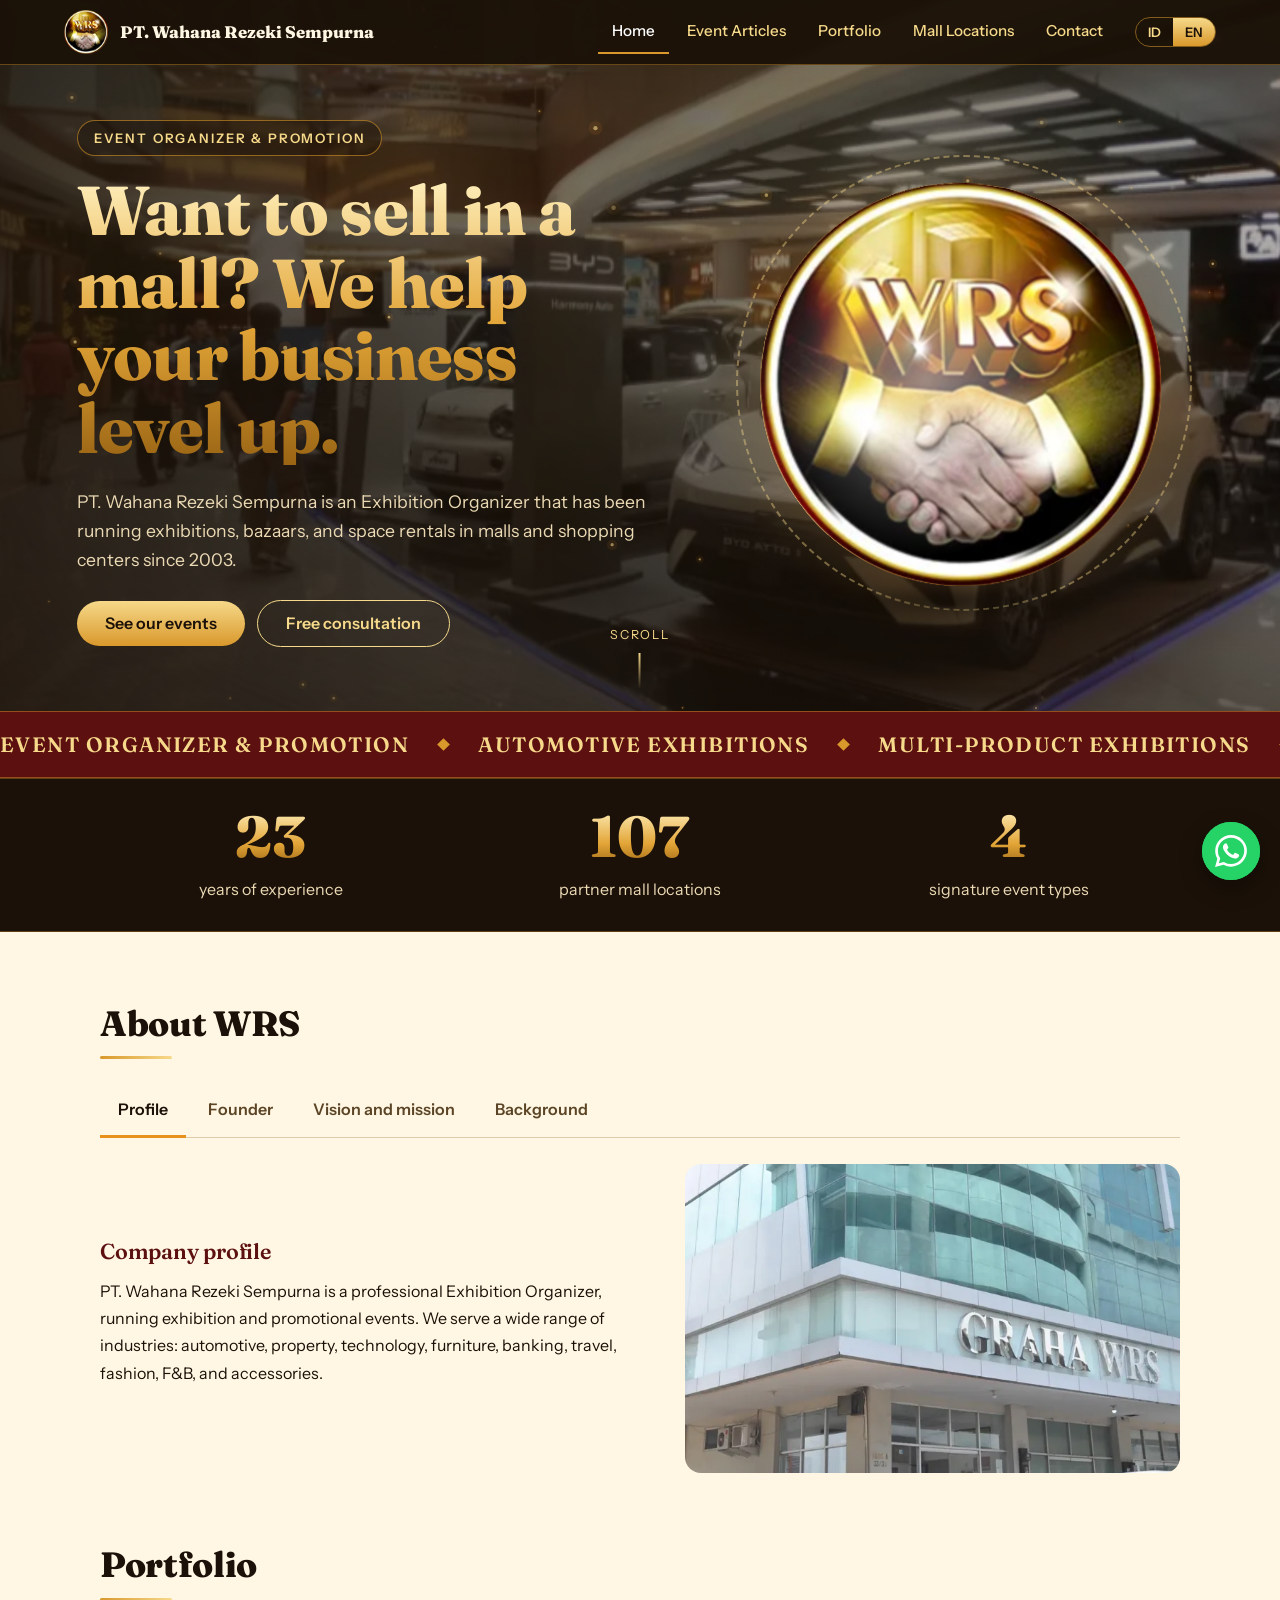
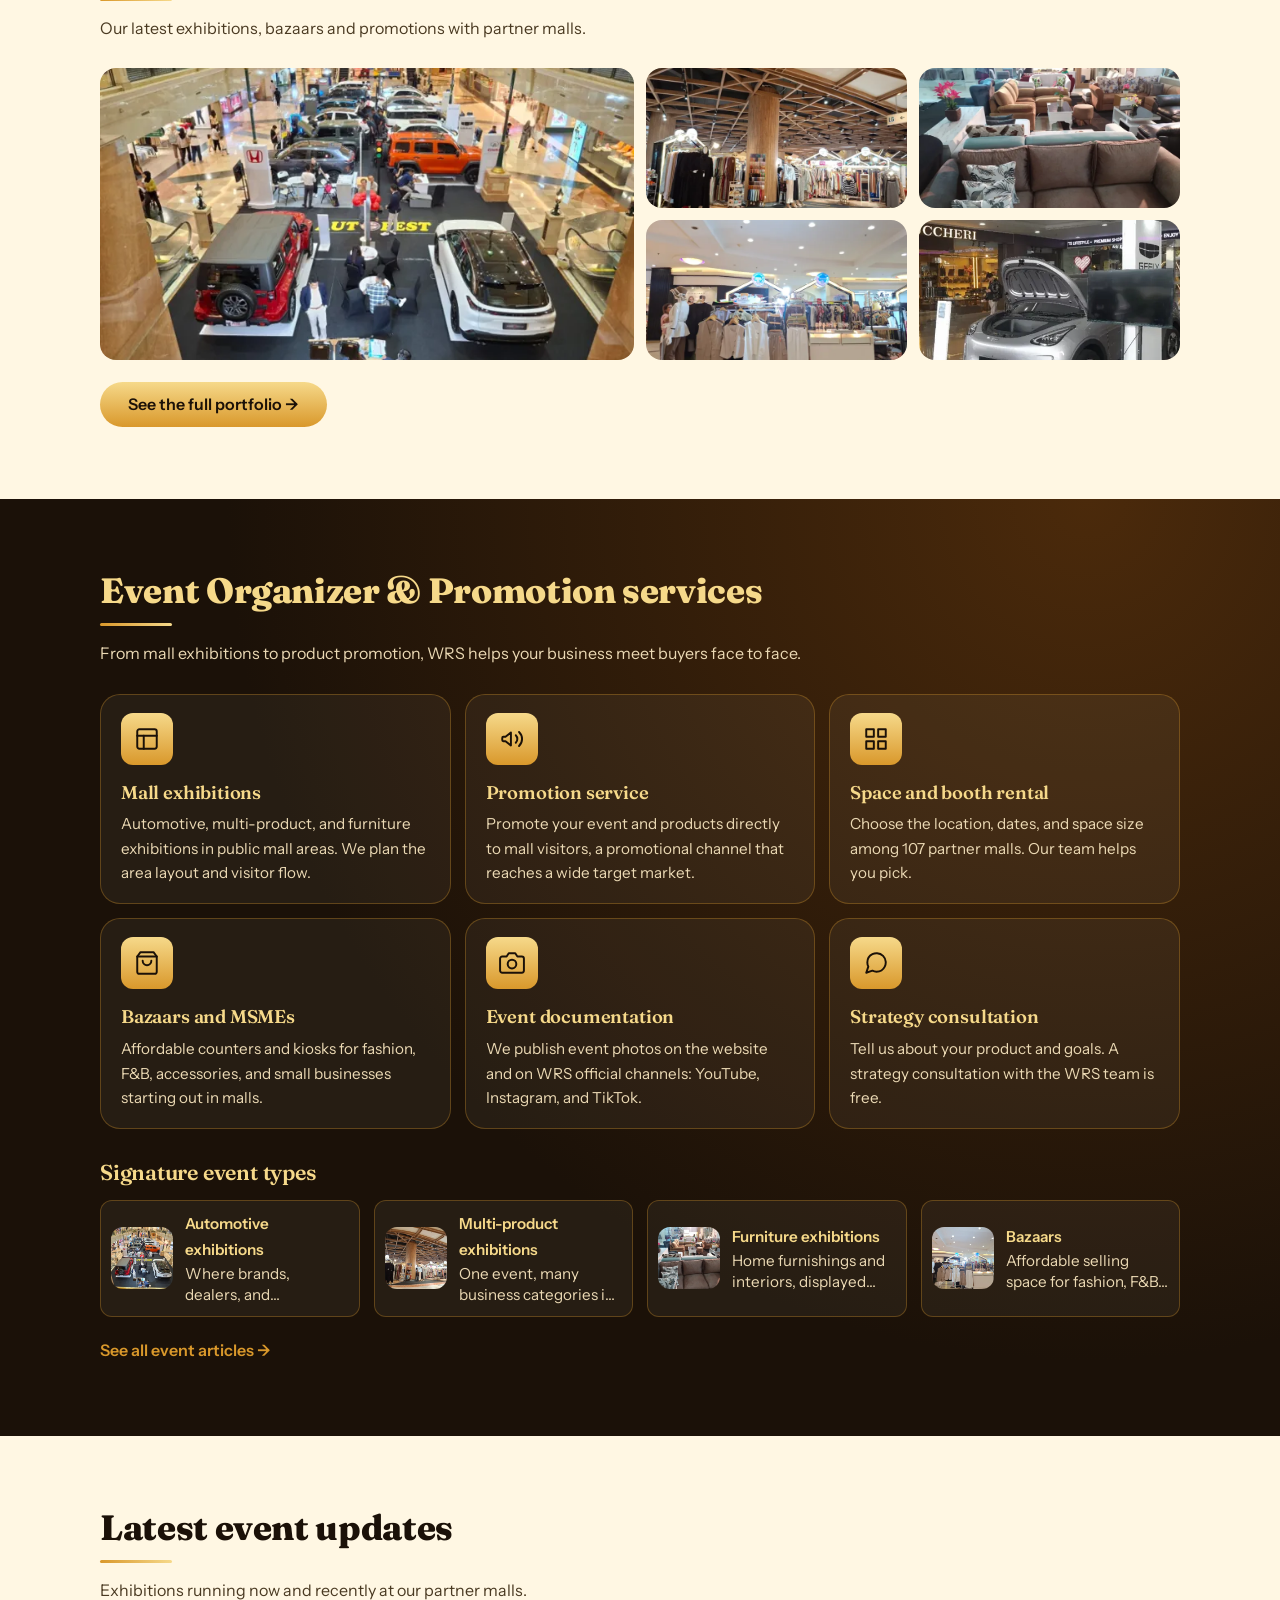
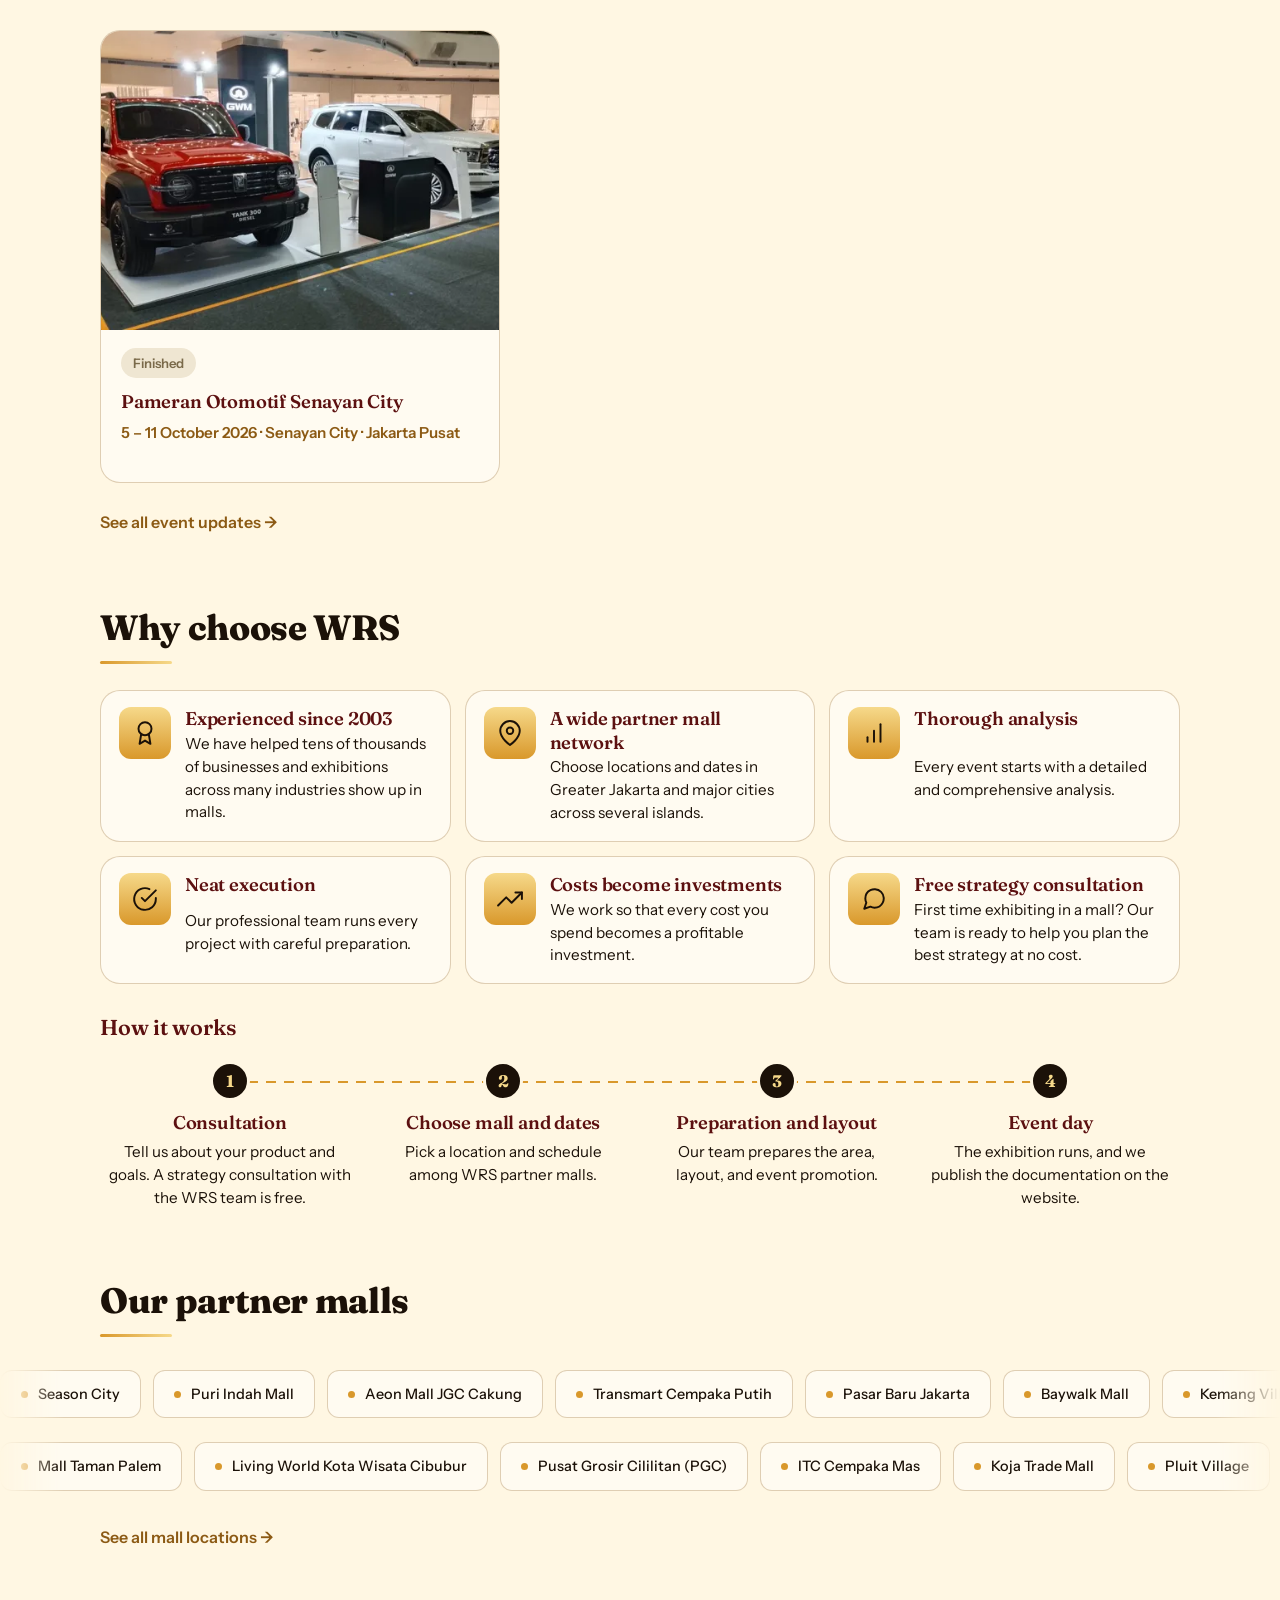
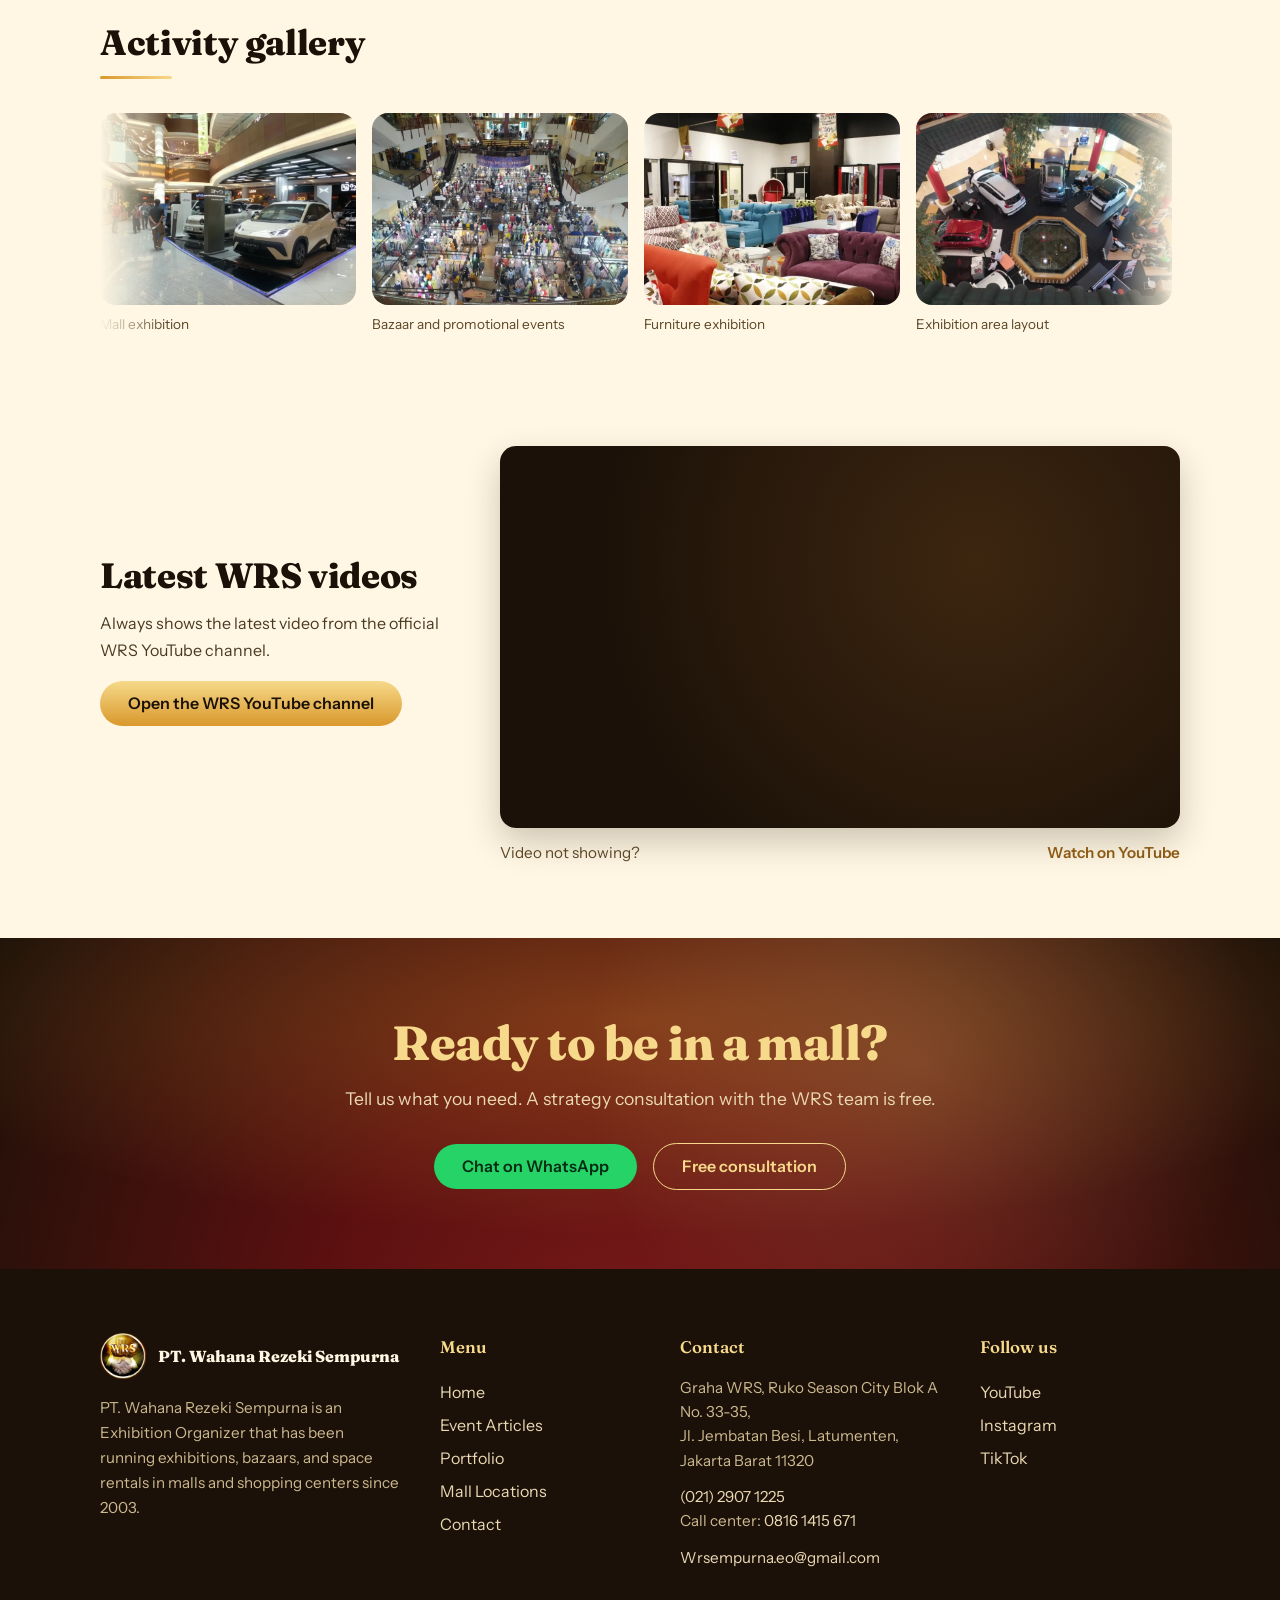
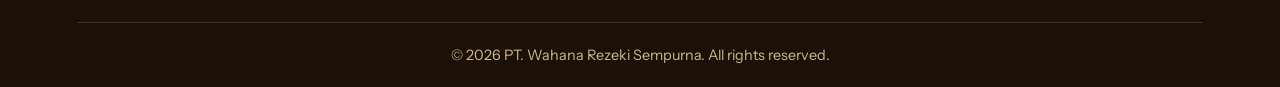
==== commit 89d909bf: "update konsistensi tampilan" ====
--- a/docs/en/index.html
+++ b/docs/en/index.html
@@ -12,11 +12,7 @@
 <link rel="preconnect" href="https://fonts.googleapis.com">
 <link rel="preconnect" href="https://fonts.gstatic.com" crossorigin>
 <link rel="stylesheet" href="https://fonts.googleapis.com/css2?family=Fraunces:opsz,wght@9..144,600;9..144,800&family=Instrument+Sans:wght@400;500;600&display=swap">
-<<<<<<< HEAD
 <link rel="stylesheet" href="../assets/style.css?v=9e7800be">
-=======
-<link rel="stylesheet" href="../assets/style.css?v=b401638e">
->>>>>>> 551d230bf554f8b3bc4d48161b2d2742aff83ef7
 <script type="application/ld+json">{"@context": "https://schema.org", "@type": "Organization", "name": "PT. Wahana Rezeki Sempurna", "foundingDate": "2003", "description": "PT. Wahana Rezeki Sempurna is an Exhibition Organizer that has been running exhibitions, bazaars, and space rentals in malls and shopping centers since 2003.", "inLanguage": "en", "email": "Wrsempurna.eo@gmail.com", "telephone": "(021) 2907 1225", "address": {"@type": "PostalAddress", "streetAddress": "Graha WRS, Ruko Season City Blok A No. 33-35, Jl. Jembatan Besi, Latumenten, Jakarta Barat 11320", "addressCountry": "ID"}, "sameAs": ["https://www.youtube.com/@wrseo3919", "https://www.instagram.com/eo.wrs.id", "https://www.tiktok.com/@wrs.eo"], "makesOffer": [{"@type": "Offer", "itemOffered": {"@type": "Service", "name": "Mall exhibitions"}}, {"@type": "Offer", "itemOffered": {"@type": "Service", "name": "Promotion service"}}, {"@type": "Offer", "itemOffered": {"@type": "Service", "name": "Space and booth rental"}}, {"@type": "Offer", "itemOffered": {"@type": "Service", "name": "Bazaars and MSMEs"}}, {"@type": "Offer", "itemOffered": {"@type": "Service", "name": "Event documentation"}}, {"@type": "Offer", "itemOffered": {"@type": "Service", "name": "Strategy consultation"}}]}</script>
 </head>
 <body data-t="{&quot;lb_tutup&quot;: &quot;Close&quot;, &quot;lb_sebelum&quot;: &quot;Previous photo&quot;, &quot;lb_sesudah&quot;: &quot;Next photo&quot;, &quot;lb_label&quot;: &quot;Photo viewer&quot;, &quot;jumlah&quot;: &quot;{total} locations&quot;, &quot;jumlah_saring&quot;: &quot;{n} of {total} locations&quot;, &quot;wa_awal&quot;: &quot;Hello WRS, I&#x27;m &quot;, &quot;wa_dari&quot;: &quot; from &quot;, &quot;wa_butuh&quot;: &quot;Need: &quot;, &quot;st_akan&quot;: &quot;Upcoming&quot;, &quot;st_jalan&quot;: &quot;Ongoing&quot;, &quot;st_selesai&quot;: &quot;Finished&quot;, &quot;foto_lihat&quot;: &quot;See all photos ({n})&quot;, &quot;foto_tutup&quot;: &quot;Show fewer&quot;, &quot;disalin&quot;: &quot;Copied&quot;, &quot;mengirim&quot;: &quot;Opening WhatsApp...&quot;, &quot;wa_manual&quot;: &quot;WhatsApp did not open? Click here.&quot;, &quot;n_mal&quot;: &quot;{n} malls&quot;, &quot;peta_gagal&quot;: &quot;The map could not be loaded. Please use the mall list below.&quot;}">
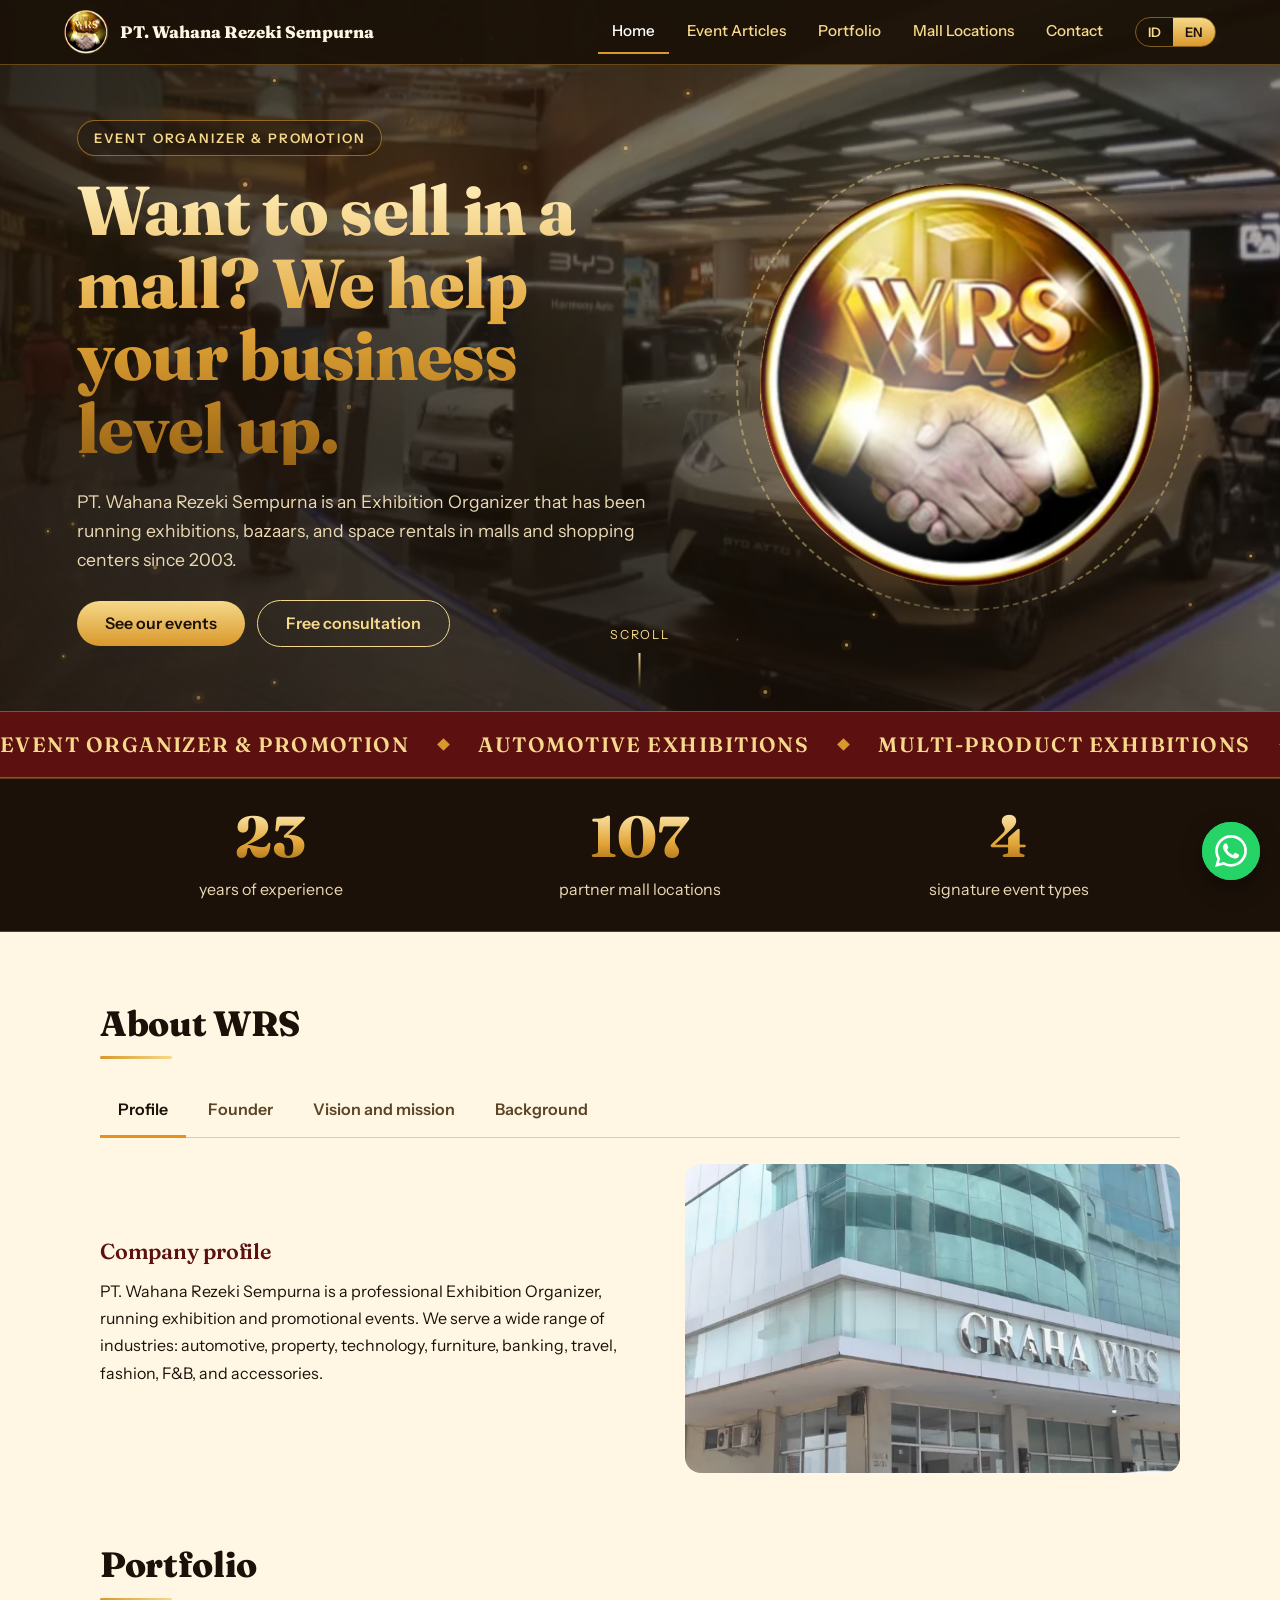
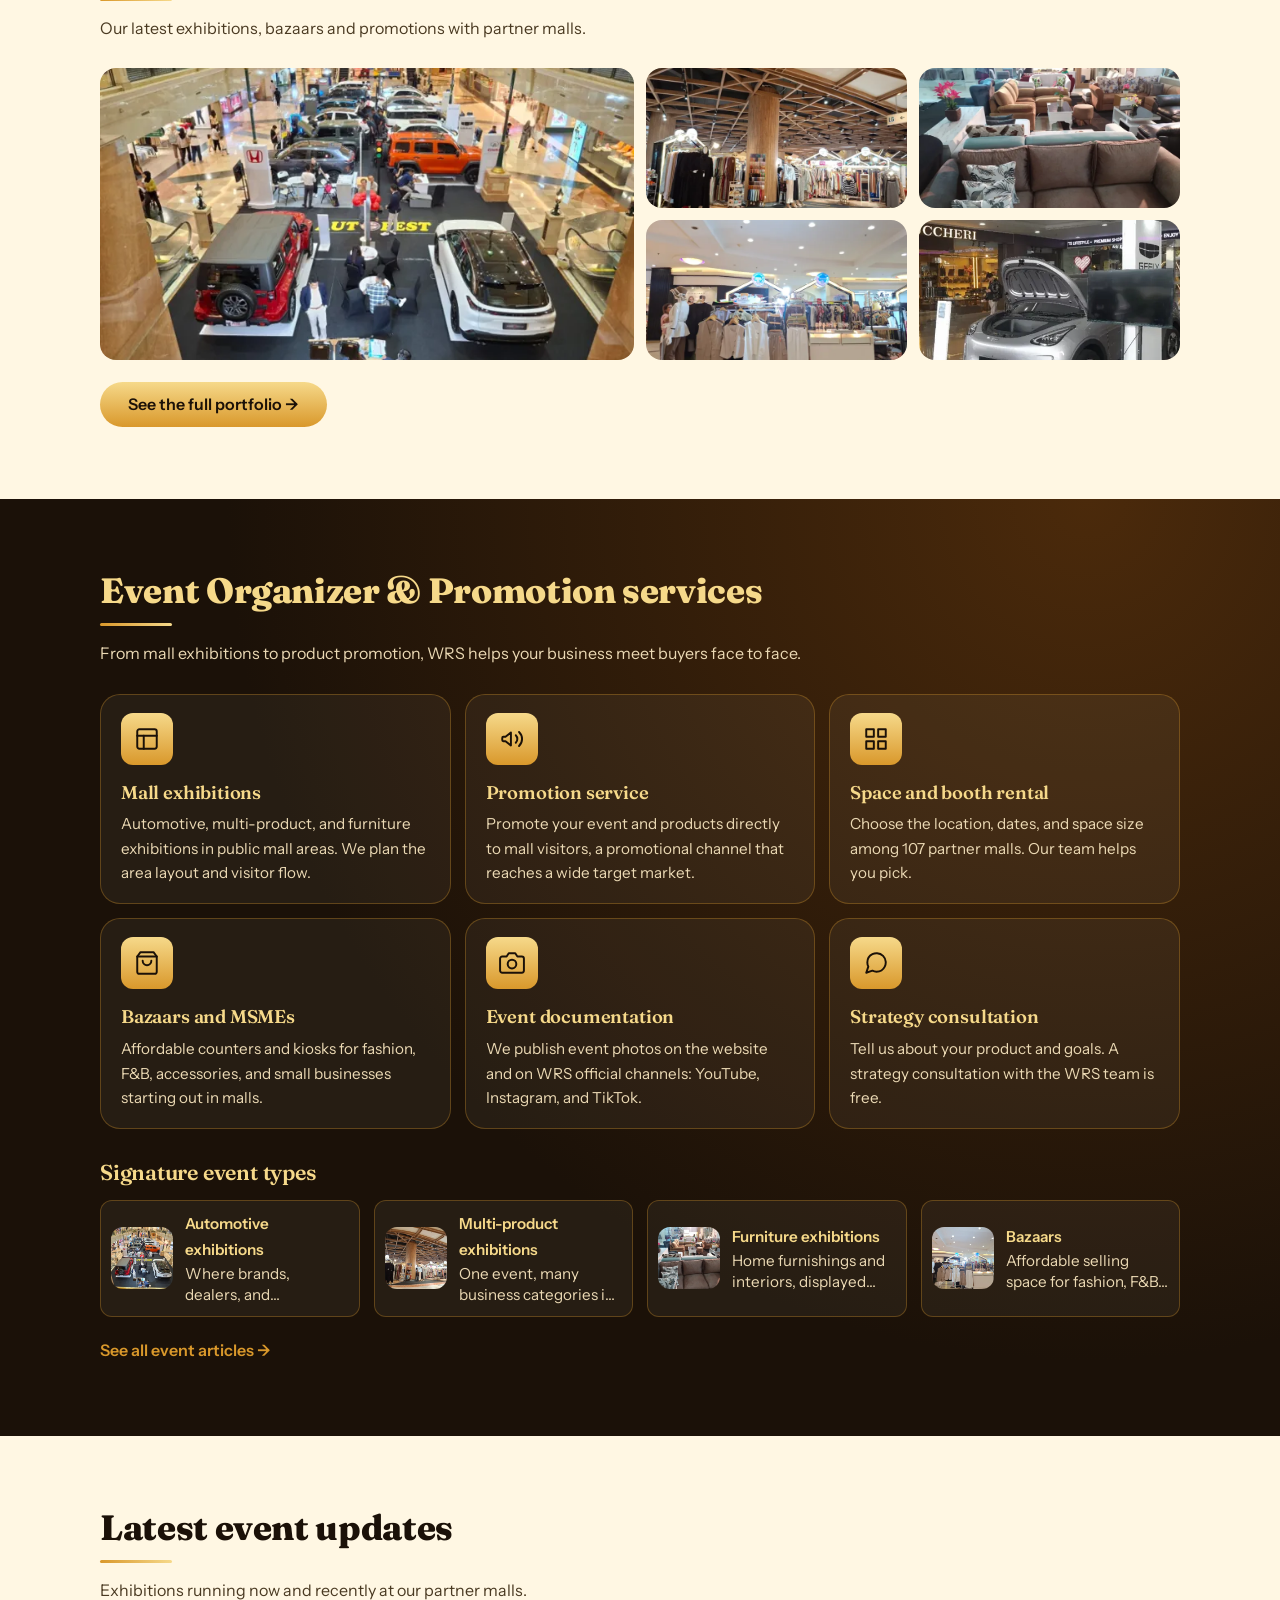
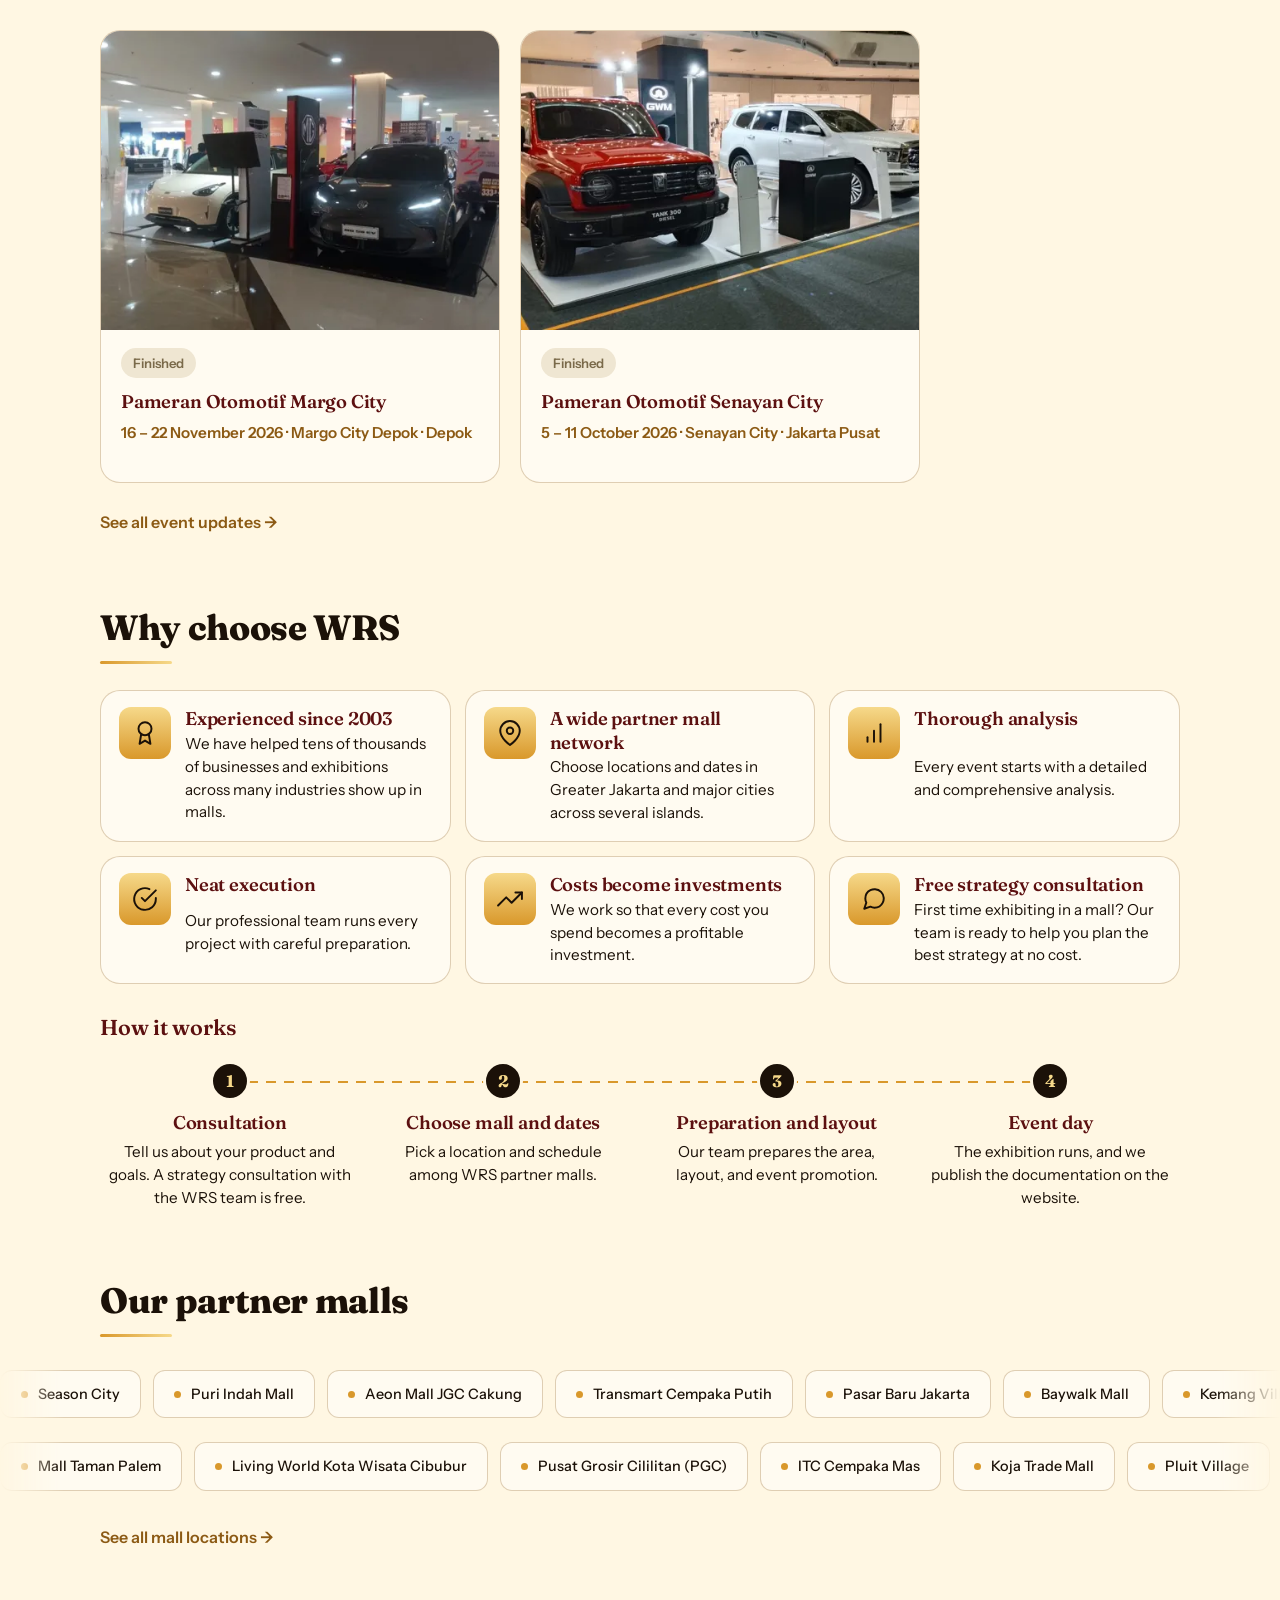
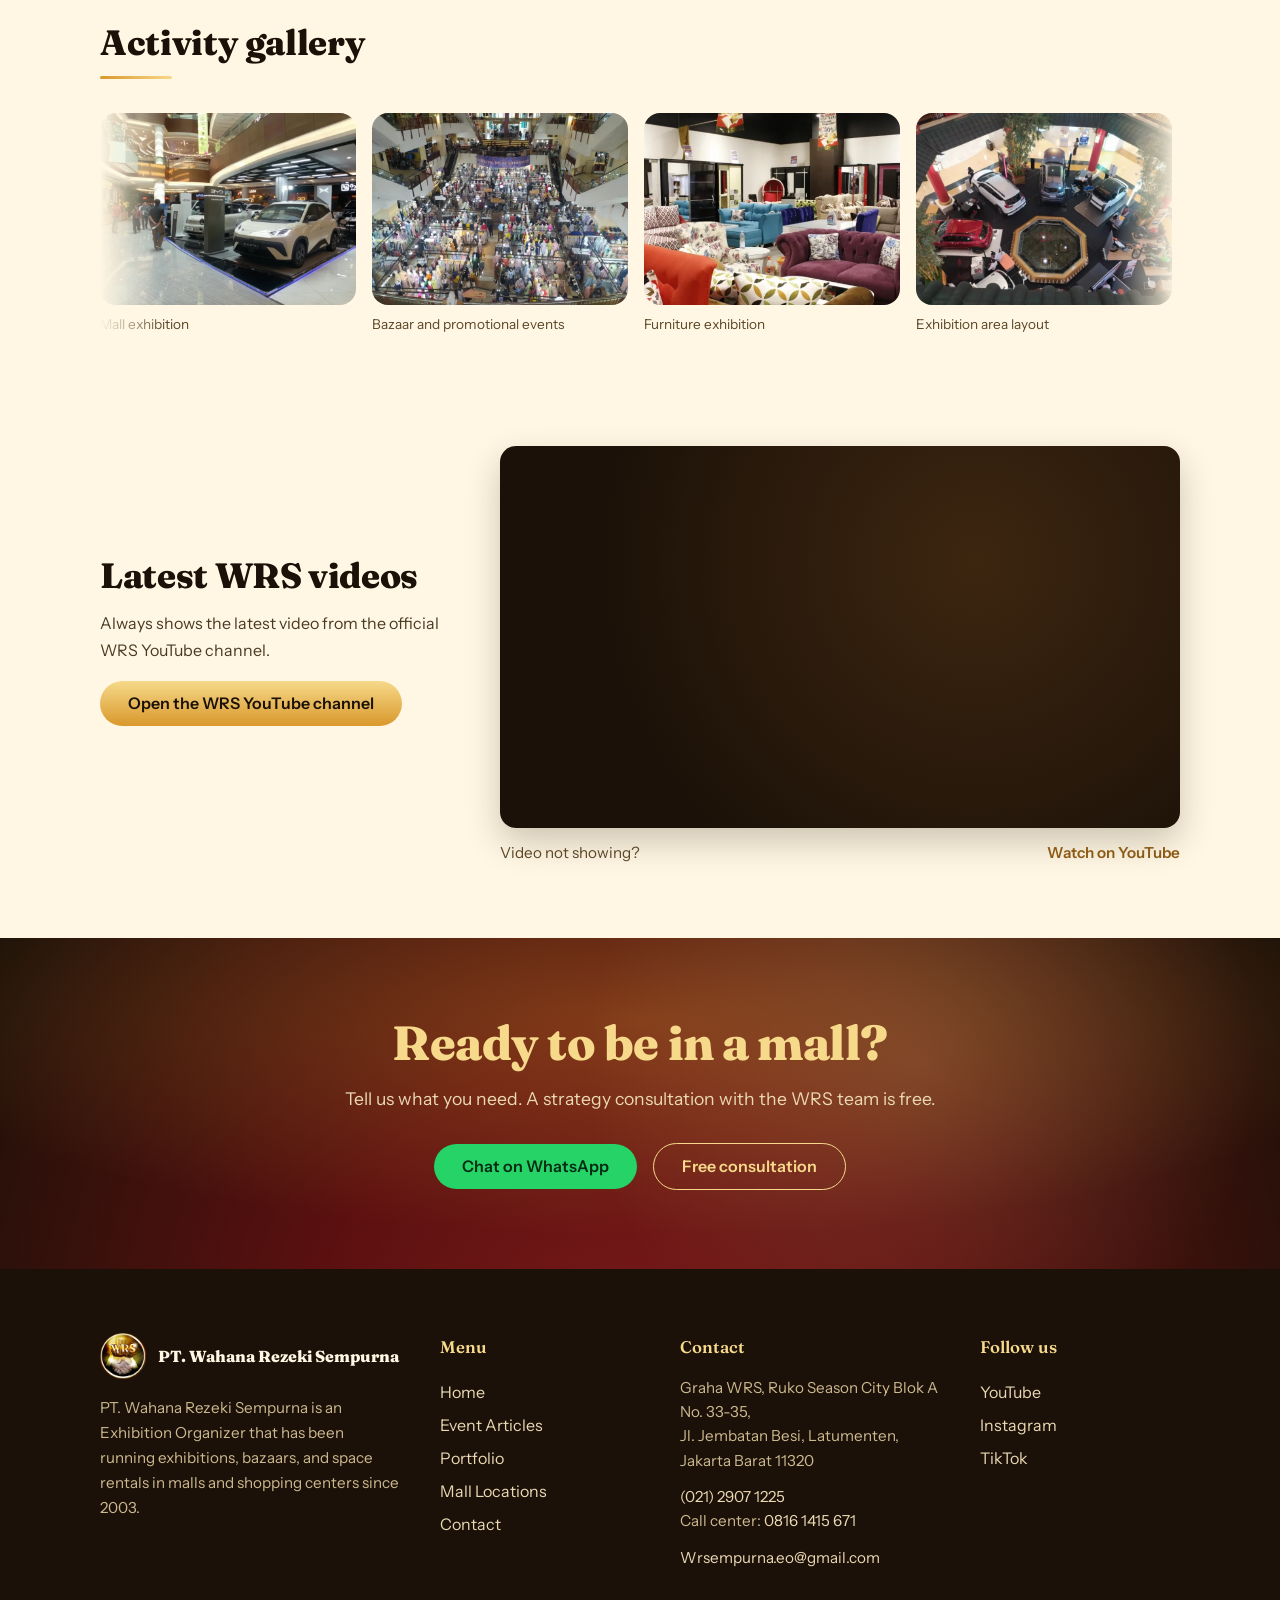
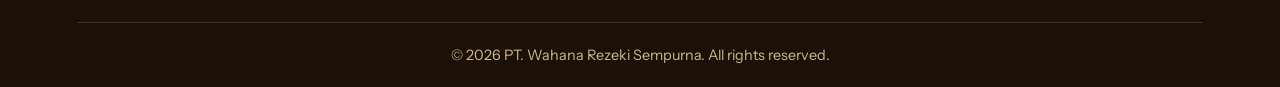
==== commit 3fa3b519: "Bangun ulang website otomatis" ====
--- a/docs/en/index.html
+++ b/docs/en/index.html
@@ -58,7 +58,7 @@
 <section class="sec"><div class="inner">
 <h2>Latest event updates</h2>
 <p class="sub">Exhibitions running now and recently at our partner malls.</p>
-<div class="upd-mini-grid" data-n="1"><a class="upd-mini" href="event.html#update-2026-10-05-margo-city" data-mulai="2026-10-05" data-selesai="2026-10-11"><img class="upd-mini-foto" src="../images/u-2026-10-05-margo-city-01-k.webp" alt="Pameran Otomotif Senayan City" loading="lazy"><span class="upd-mini-isi"><span class="badge st-selesai">Finished</span><h3>Pameran Otomotif Senayan City</h3><p class="upd-mini-meta">5 – 11 October 2026 · Senayan City · Jakarta Pusat</p></span></a></div>
+<div class="upd-mini-grid" data-n="2"><a class="upd-mini" href="event.html#update-2026-11-16-margo-city-depok" data-mulai="2026-11-16" data-selesai="2026-11-22"><img class="upd-mini-foto" src="../images/u-2026-11-16-margo-city-depok-01-k.webp" alt="Pameran Otomotif Margo City" loading="lazy"><span class="upd-mini-isi"><span class="badge st-jalan">Ongoing</span><h3>Pameran Otomotif Margo City</h3><p class="upd-mini-meta">16 – 22 November 2026 · Margo City Depok · Depok</p></span></a><a class="upd-mini" href="event.html#update-2026-10-05-margo-city" data-mulai="2026-10-05" data-selesai="2026-10-11"><img class="upd-mini-foto" src="../images/u-2026-10-05-margo-city-01-k.webp" alt="Pameran Otomotif Senayan City" loading="lazy"><span class="upd-mini-isi"><span class="badge st-selesai">Finished</span><h3>Pameran Otomotif Senayan City</h3><p class="upd-mini-meta">5 – 11 October 2026 · Senayan City · Jakarta Pusat</p></span></a></div>
 <a class="lihat-semua" href="event.html">See all event updates →</a>
 </div></section>
 
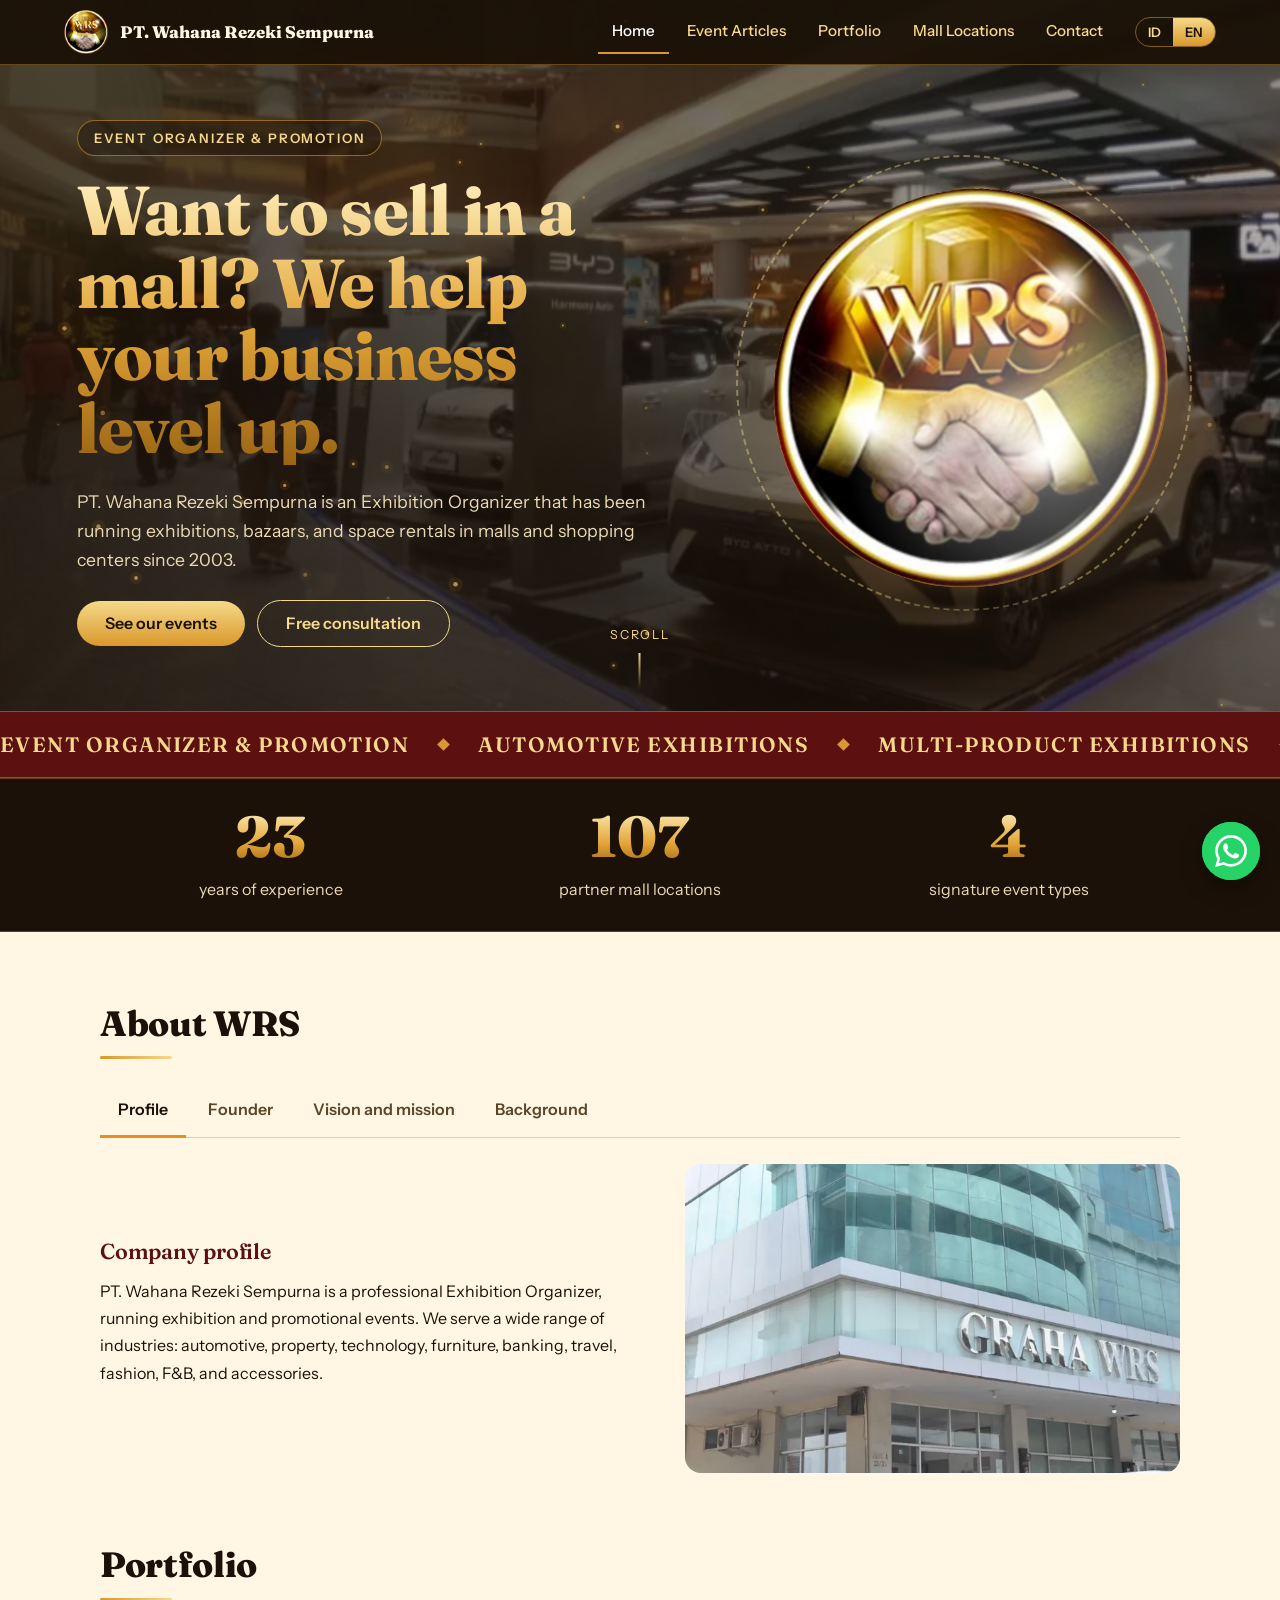
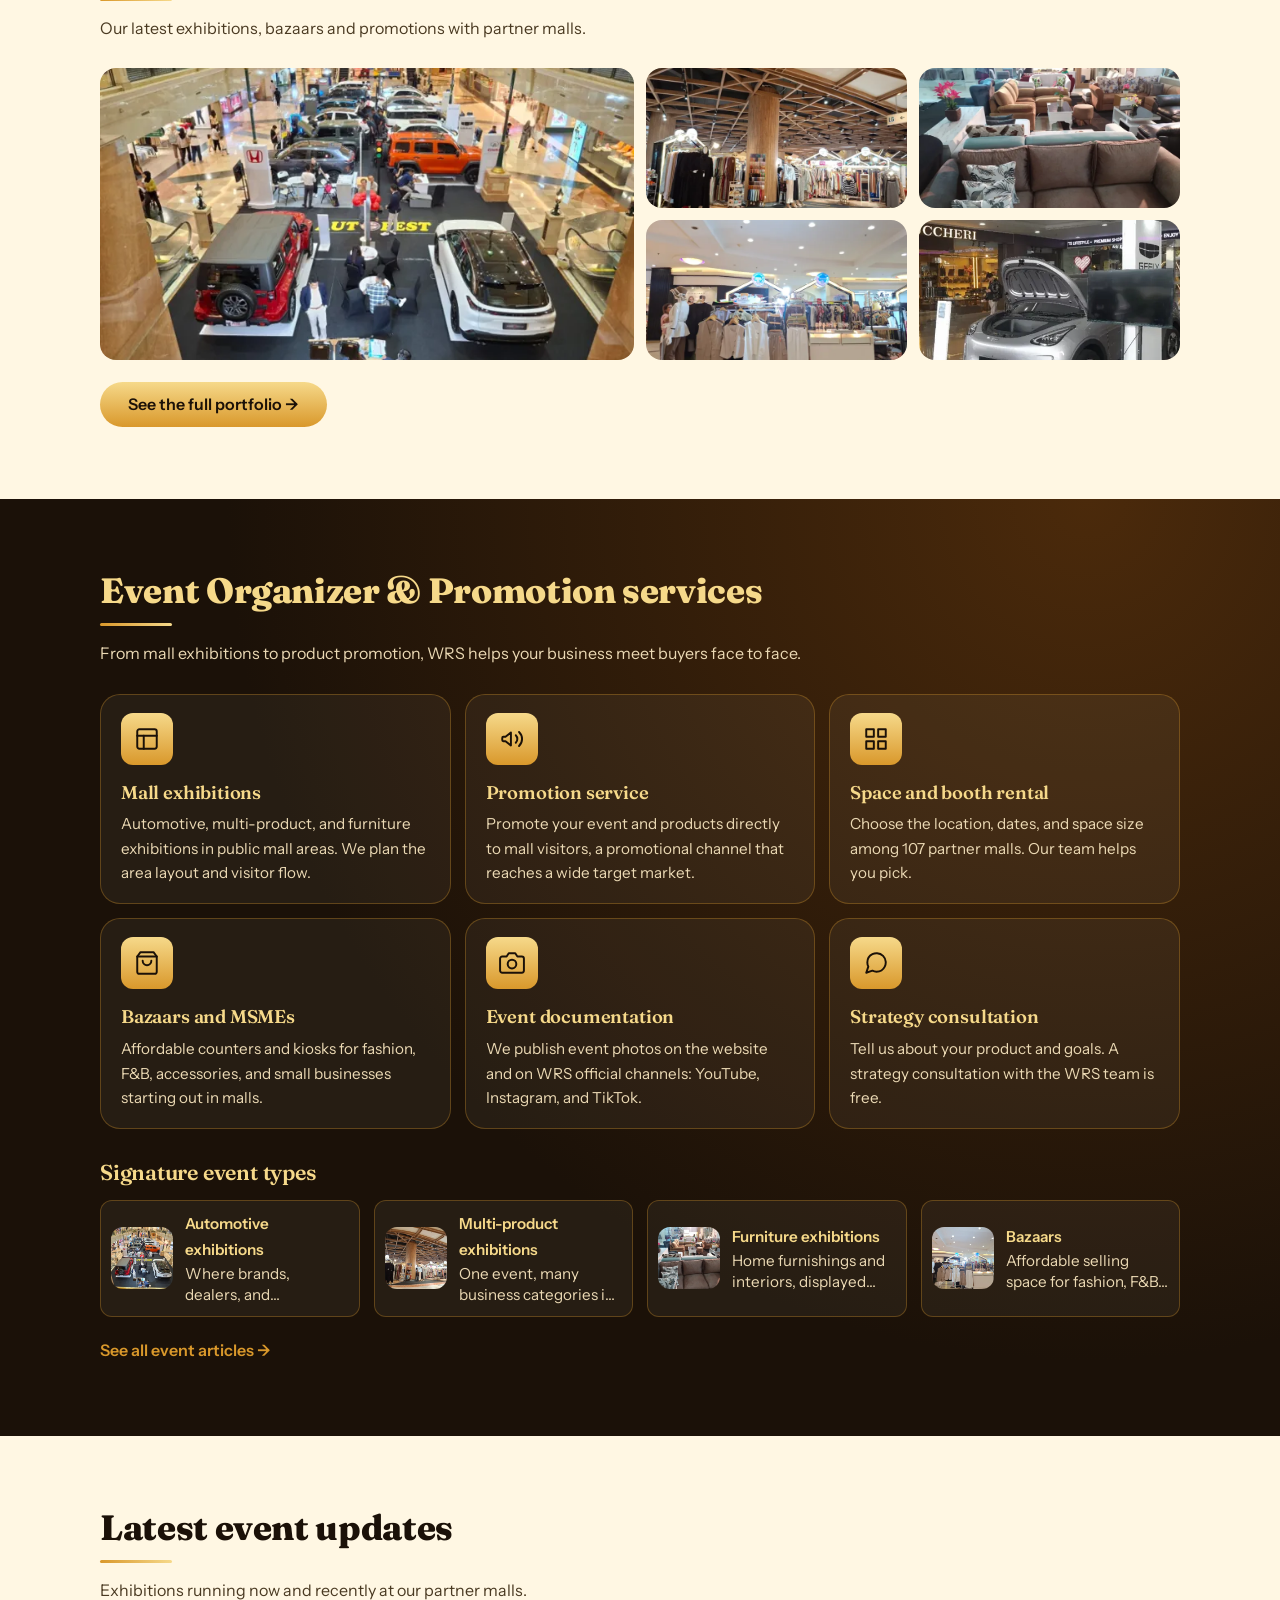
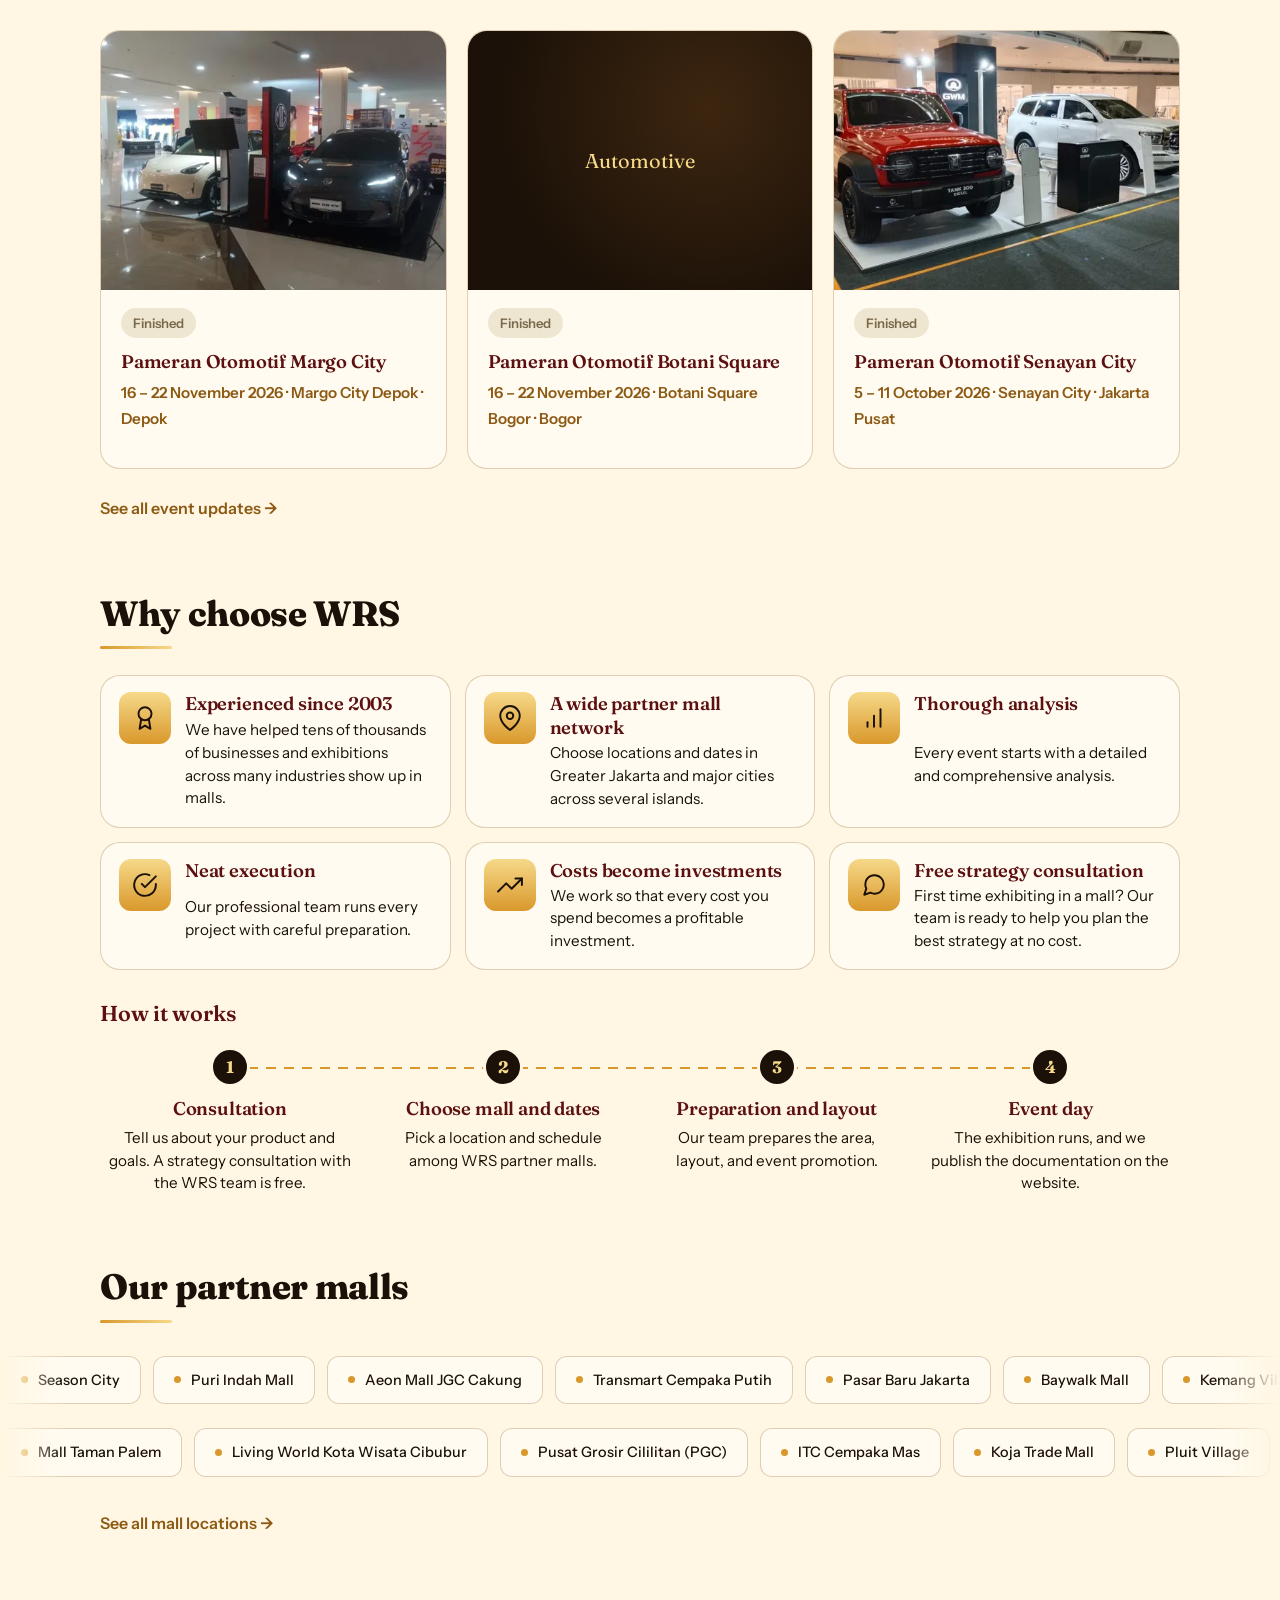
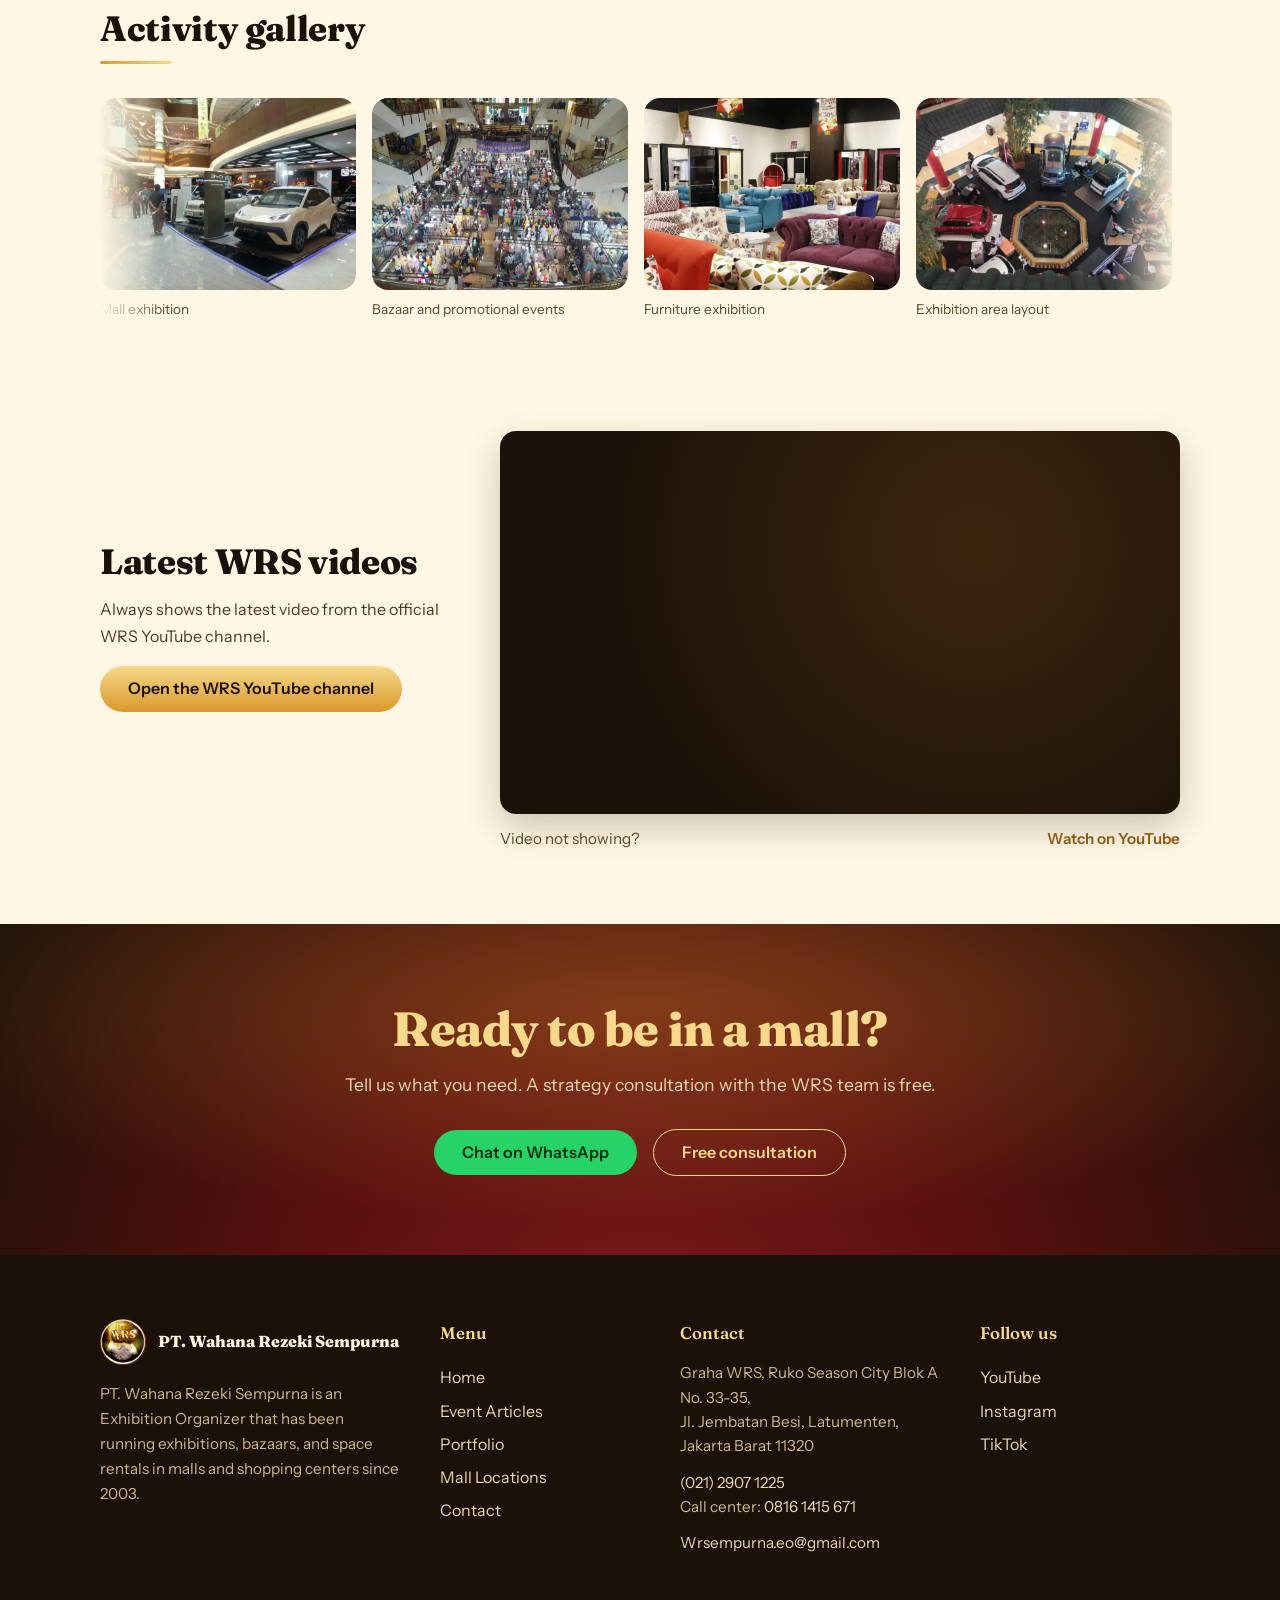
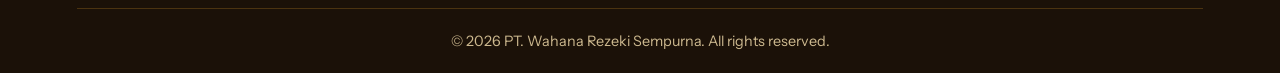
==== commit 9385f10f: "Bangun ulang website otomatis" ====
--- a/docs/en/index.html
+++ b/docs/en/index.html
@@ -58,7 +58,7 @@
 <section class="sec"><div class="inner">
 <h2>Latest event updates</h2>
 <p class="sub">Exhibitions running now and recently at our partner malls.</p>
-<div class="upd-mini-grid" data-n="2"><a class="upd-mini" href="event.html#update-2026-11-16-margo-city-depok" data-mulai="2026-11-16" data-selesai="2026-11-22"><img class="upd-mini-foto" src="../images/u-2026-11-16-margo-city-depok-01-k.webp" alt="Pameran Otomotif Margo City" loading="lazy"><span class="upd-mini-isi"><span class="badge st-jalan">Ongoing</span><h3>Pameran Otomotif Margo City</h3><p class="upd-mini-meta">16 – 22 November 2026 · Margo City Depok · Depok</p></span></a><a class="upd-mini" href="event.html#update-2026-10-05-margo-city" data-mulai="2026-10-05" data-selesai="2026-10-11"><img class="upd-mini-foto" src="../images/u-2026-10-05-margo-city-01-k.webp" alt="Pameran Otomotif Senayan City" loading="lazy"><span class="upd-mini-isi"><span class="badge st-selesai">Finished</span><h3>Pameran Otomotif Senayan City</h3><p class="upd-mini-meta">5 – 11 October 2026 · Senayan City · Jakarta Pusat</p></span></a></div>
+<div class="upd-mini-grid" data-n="3"><a class="upd-mini" href="event.html#update-2026-11-16-margo-city-depok" data-mulai="2026-11-16" data-selesai="2026-11-22"><img class="upd-mini-foto" src="../images/u-2026-11-16-margo-city-depok-01-k.webp" alt="Pameran Otomotif Margo City" loading="lazy"><span class="upd-mini-isi"><span class="badge st-jalan">Ongoing</span><h3>Pameran Otomotif Margo City</h3><p class="upd-mini-meta">16 – 22 November 2026 · Margo City Depok · Depok</p></span></a><a class="upd-mini" href="event.html#update-2026-11-16-botani-square-bogor" data-mulai="2026-11-16" data-selesai="2026-11-22"><div class="upd-mini-foto">Automotive</div><span class="upd-mini-isi"><span class="badge st-jalan">Ongoing</span><h3>Pameran Otomotif Botani Square</h3><p class="upd-mini-meta">16 – 22 November 2026 · Botani Square Bogor · Bogor</p></span></a><a class="upd-mini" href="event.html#update-2026-10-05-margo-city" data-mulai="2026-10-05" data-selesai="2026-10-11"><img class="upd-mini-foto" src="../images/u-2026-10-05-margo-city-01-k.webp" alt="Pameran Otomotif Senayan City" loading="lazy"><span class="upd-mini-isi"><span class="badge st-selesai">Finished</span><h3>Pameran Otomotif Senayan City</h3><p class="upd-mini-meta">5 – 11 October 2026 · Senayan City · Jakarta Pusat</p></span></a></div>
 <a class="lihat-semua" href="event.html">See all event updates →</a>
 </div></section>
 
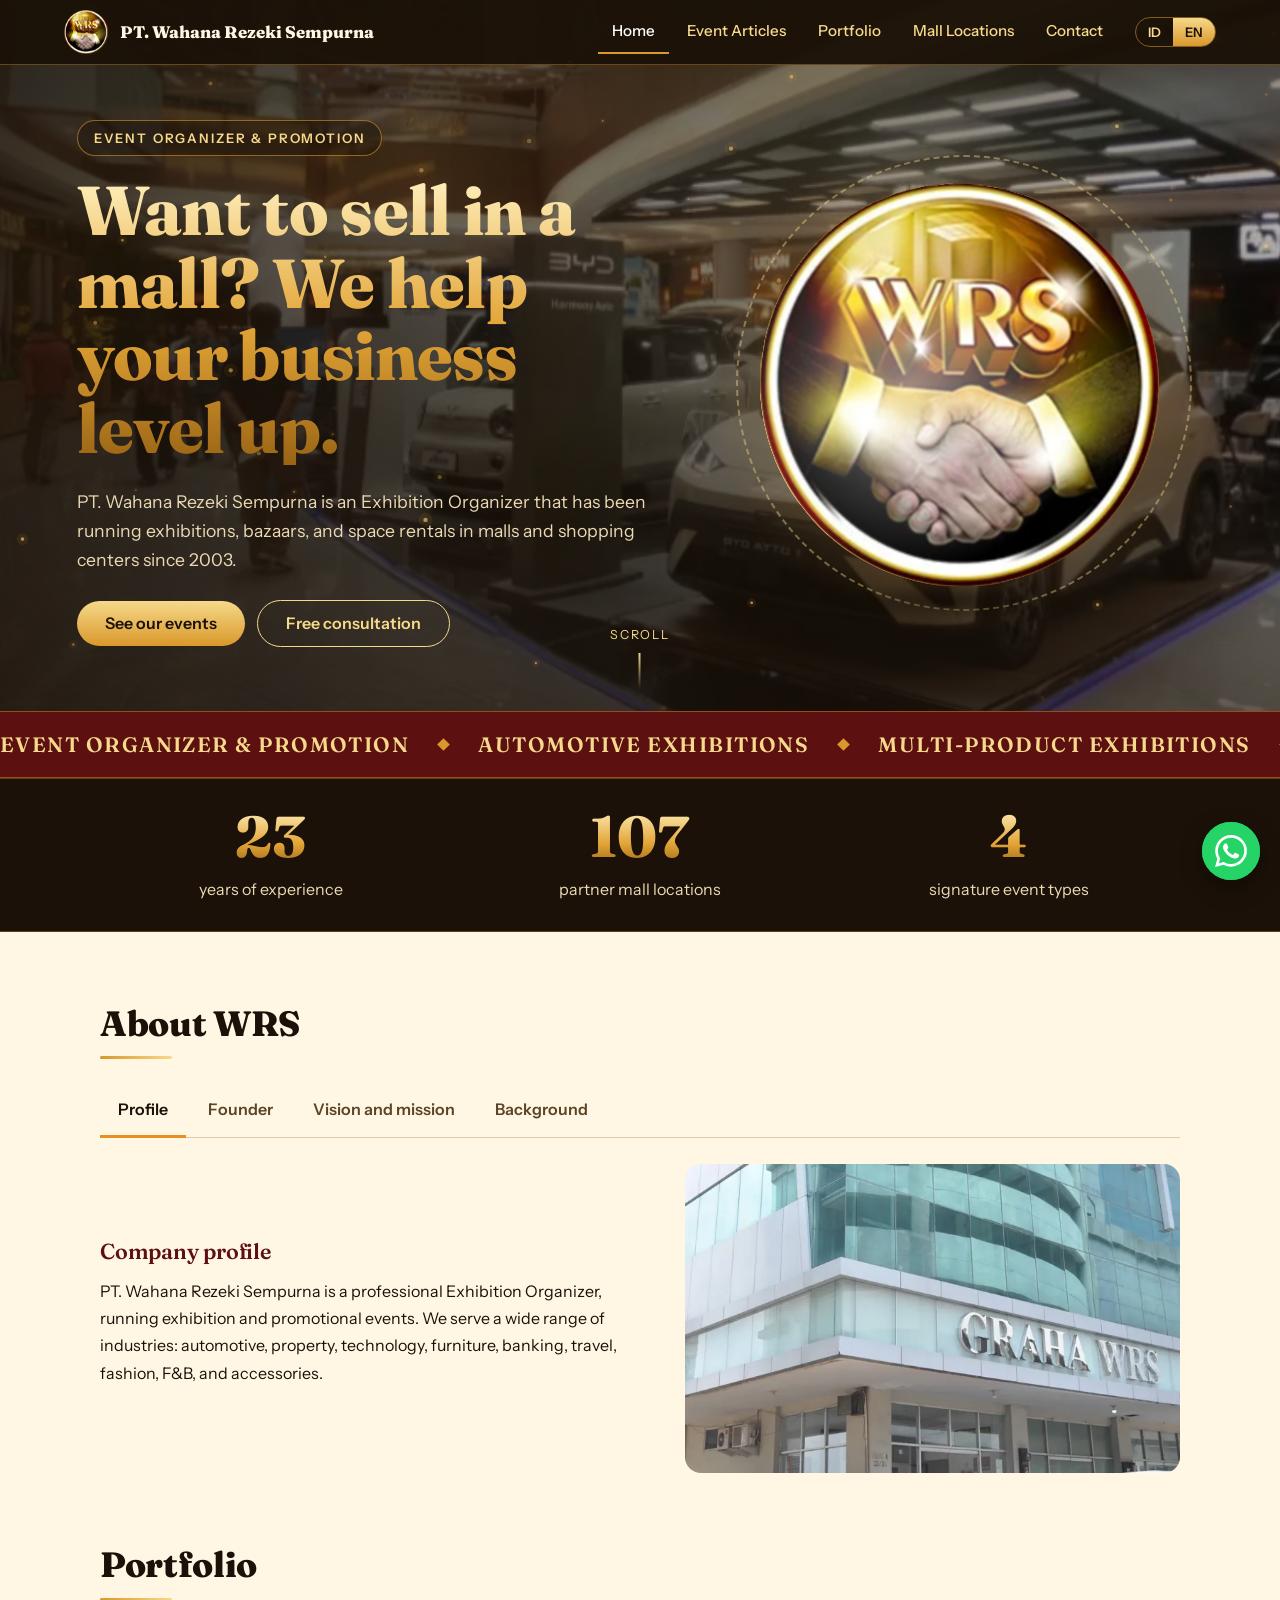
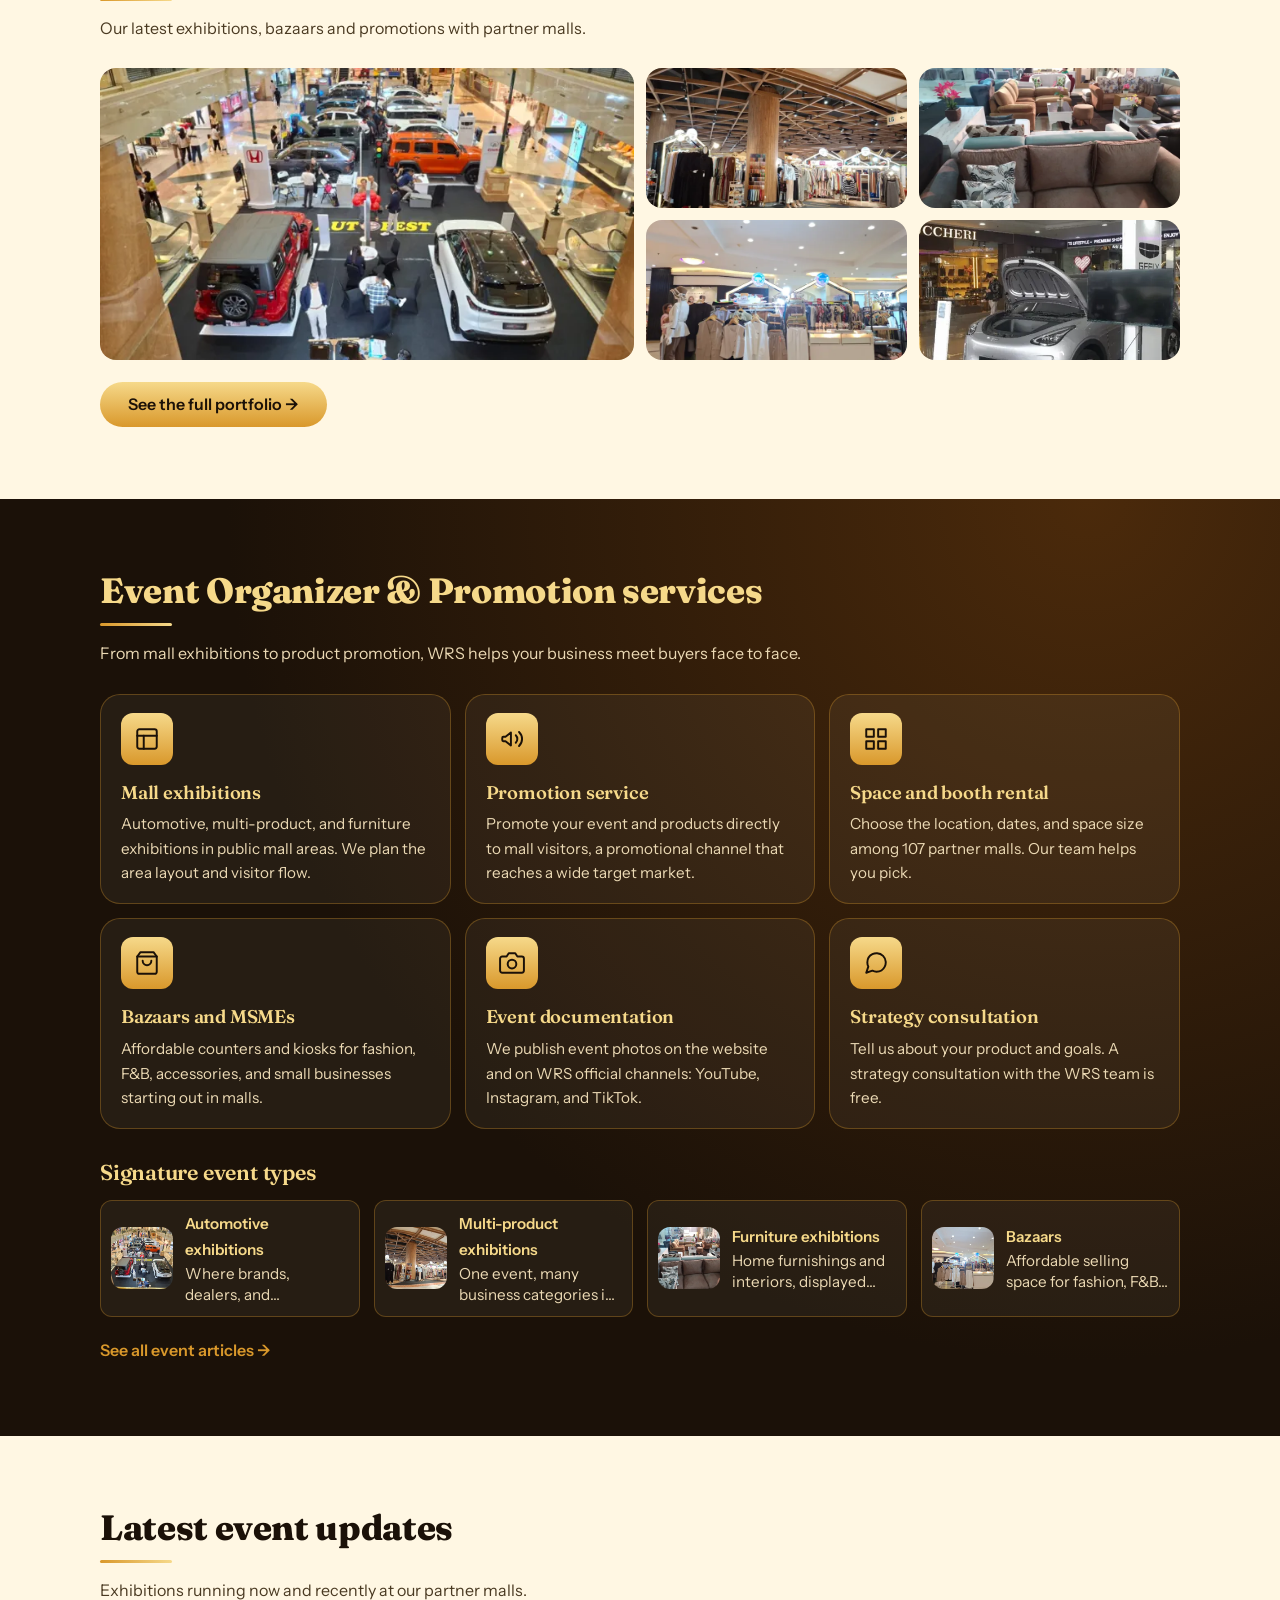
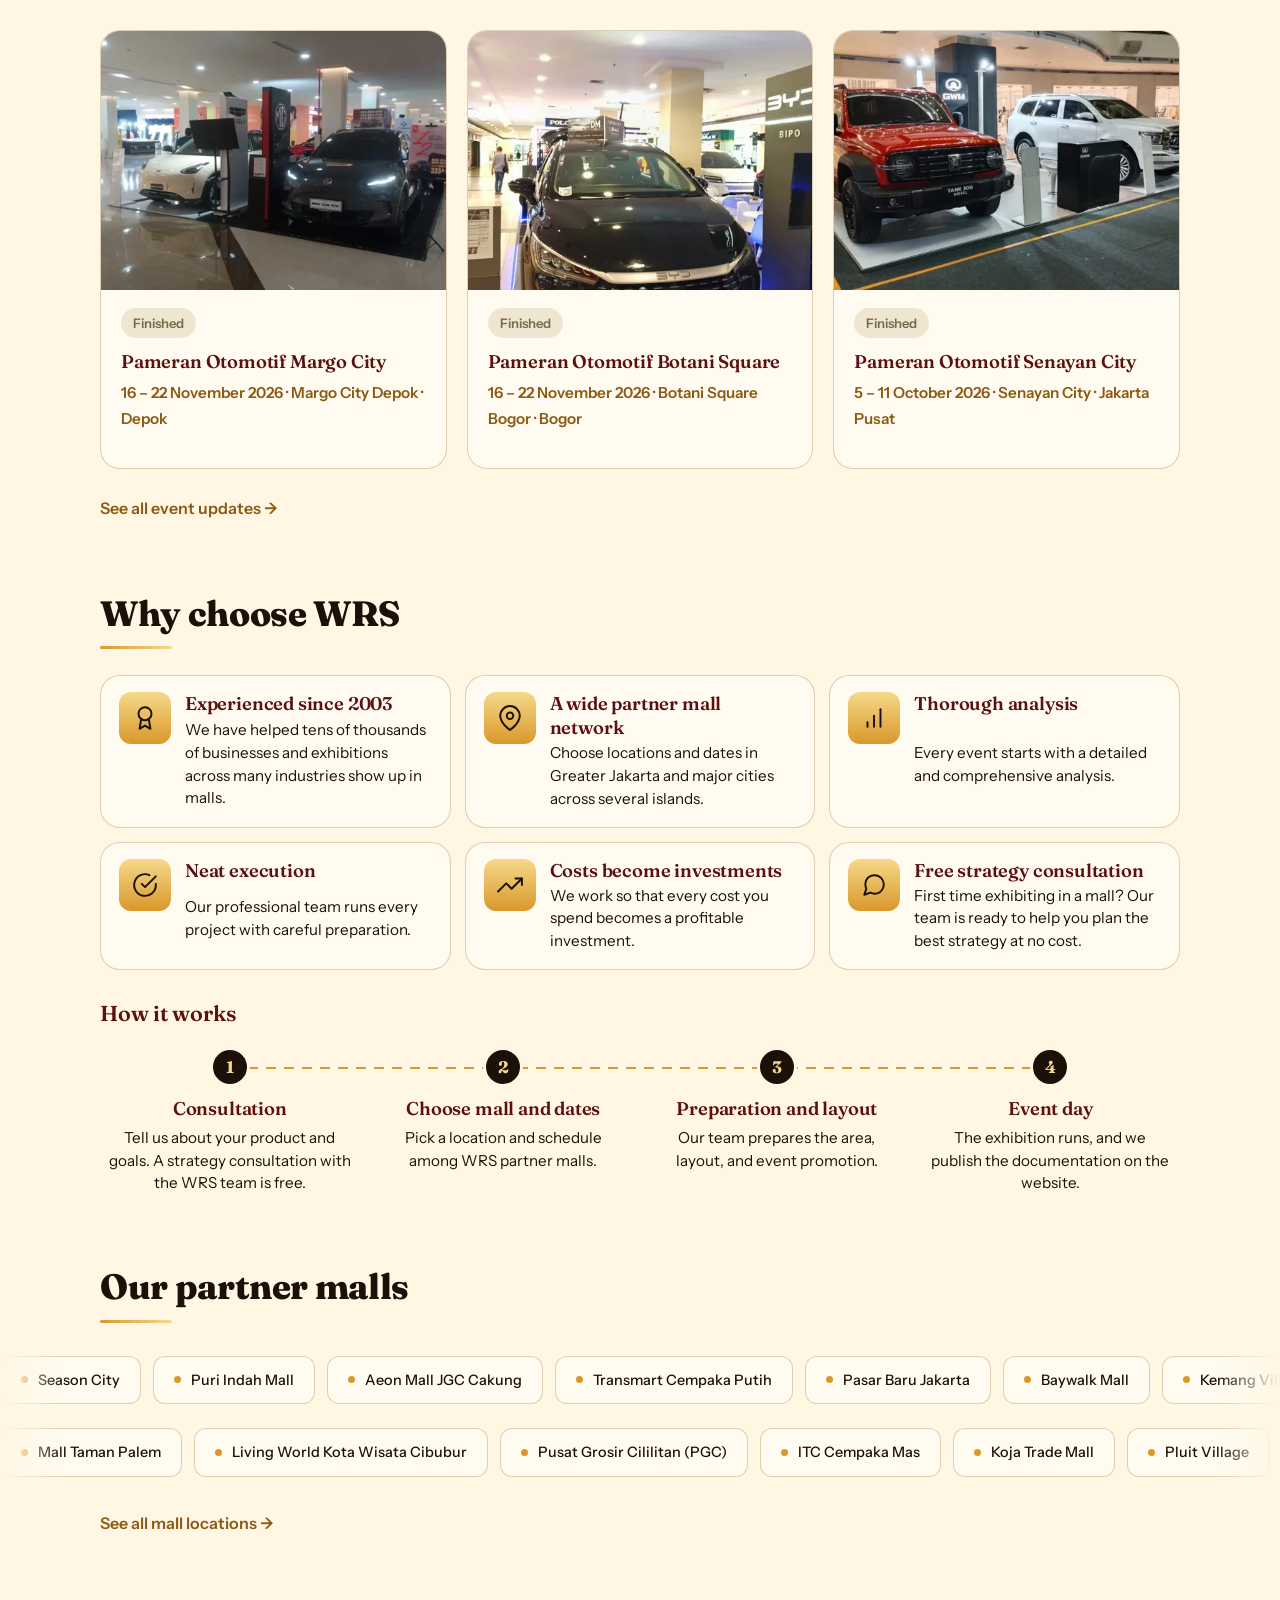
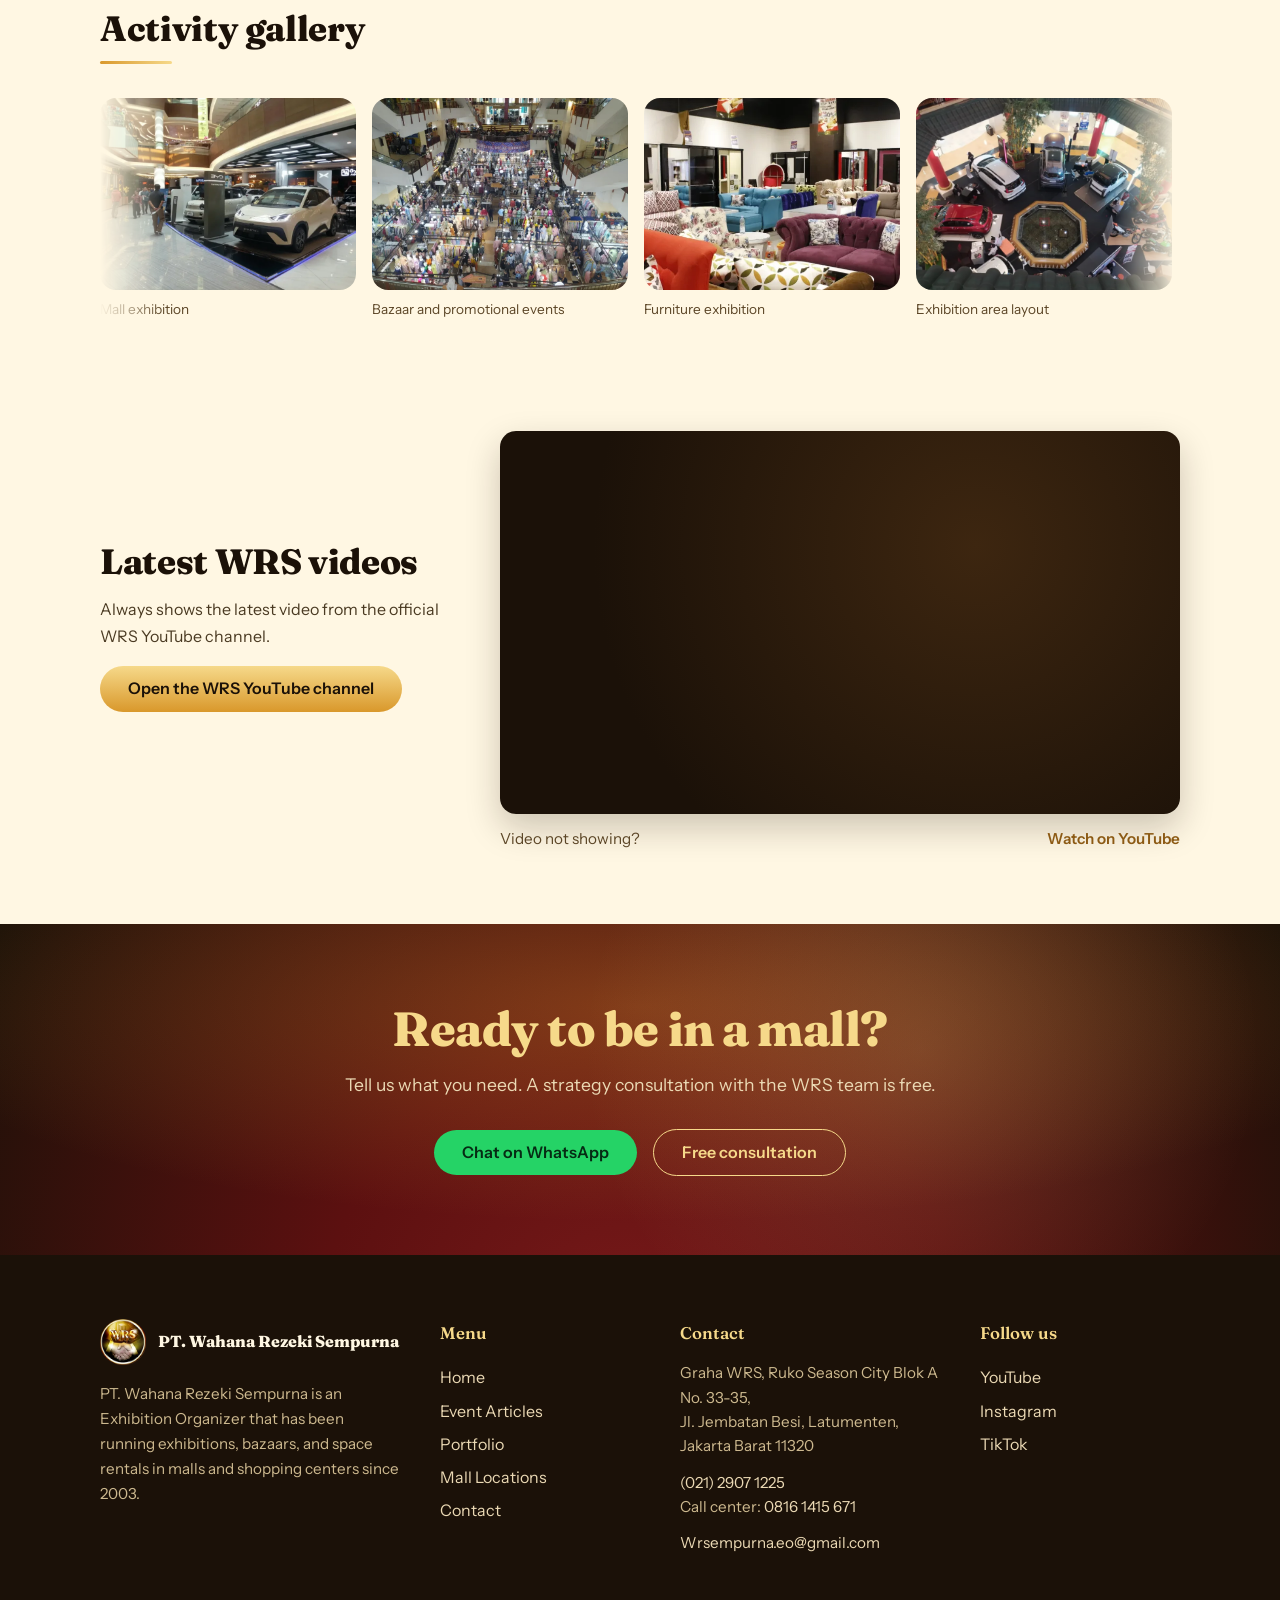
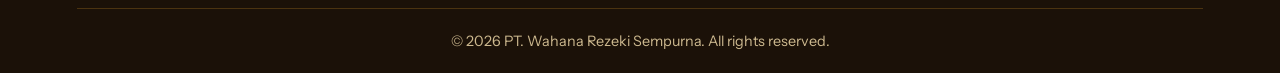
==== commit 8456924e: "Bangun ulang website otomatis" ====
--- a/docs/en/index.html
+++ b/docs/en/index.html
@@ -58,7 +58,7 @@
 <section class="sec"><div class="inner">
 <h2>Latest event updates</h2>
 <p class="sub">Exhibitions running now and recently at our partner malls.</p>
-<div class="upd-mini-grid" data-n="3"><a class="upd-mini" href="event.html#update-2026-11-16-margo-city-depok" data-mulai="2026-11-16" data-selesai="2026-11-22"><img class="upd-mini-foto" src="../images/u-2026-11-16-margo-city-depok-01-k.webp" alt="Pameran Otomotif Margo City" loading="lazy"><span class="upd-mini-isi"><span class="badge st-jalan">Ongoing</span><h3>Pameran Otomotif Margo City</h3><p class="upd-mini-meta">16 – 22 November 2026 · Margo City Depok · Depok</p></span></a><a class="upd-mini" href="event.html#update-2026-11-16-botani-square-bogor" data-mulai="2026-11-16" data-selesai="2026-11-22"><div class="upd-mini-foto">Automotive</div><span class="upd-mini-isi"><span class="badge st-jalan">Ongoing</span><h3>Pameran Otomotif Botani Square</h3><p class="upd-mini-meta">16 – 22 November 2026 · Botani Square Bogor · Bogor</p></span></a><a class="upd-mini" href="event.html#update-2026-10-05-margo-city" data-mulai="2026-10-05" data-selesai="2026-10-11"><img class="upd-mini-foto" src="../images/u-2026-10-05-margo-city-01-k.webp" alt="Pameran Otomotif Senayan City" loading="lazy"><span class="upd-mini-isi"><span class="badge st-selesai">Finished</span><h3>Pameran Otomotif Senayan City</h3><p class="upd-mini-meta">5 – 11 October 2026 · Senayan City · Jakarta Pusat</p></span></a></div>
+<div class="upd-mini-grid" data-n="3"><a class="upd-mini" href="event.html#update-2026-11-16-margo-city-depok" data-mulai="2026-11-16" data-selesai="2026-11-22"><img class="upd-mini-foto" src="../images/u-2026-11-16-margo-city-depok-01-k.webp" alt="Pameran Otomotif Margo City" loading="lazy"><span class="upd-mini-isi"><span class="badge st-jalan">Ongoing</span><h3>Pameran Otomotif Margo City</h3><p class="upd-mini-meta">16 – 22 November 2026 · Margo City Depok · Depok</p></span></a><a class="upd-mini" href="event.html#update-2026-11-16-botani-square-bogor" data-mulai="2026-11-16" data-selesai="2026-11-22"><img class="upd-mini-foto" src="../images/u-2026-11-16-botani-square-bogor-01-k.webp" alt="Pameran Otomotif Botani Square" loading="lazy"><span class="upd-mini-isi"><span class="badge st-jalan">Ongoing</span><h3>Pameran Otomotif Botani Square</h3><p class="upd-mini-meta">16 – 22 November 2026 · Botani Square Bogor · Bogor</p></span></a><a class="upd-mini" href="event.html#update-2026-10-05-margo-city" data-mulai="2026-10-05" data-selesai="2026-10-11"><img class="upd-mini-foto" src="../images/u-2026-10-05-margo-city-01-k.webp" alt="Pameran Otomotif Senayan City" loading="lazy"><span class="upd-mini-isi"><span class="badge st-selesai">Finished</span><h3>Pameran Otomotif Senayan City</h3><p class="upd-mini-meta">5 – 11 October 2026 · Senayan City · Jakarta Pusat</p></span></a></div>
 <a class="lihat-semua" href="event.html">See all event updates →</a>
 </div></section>
 
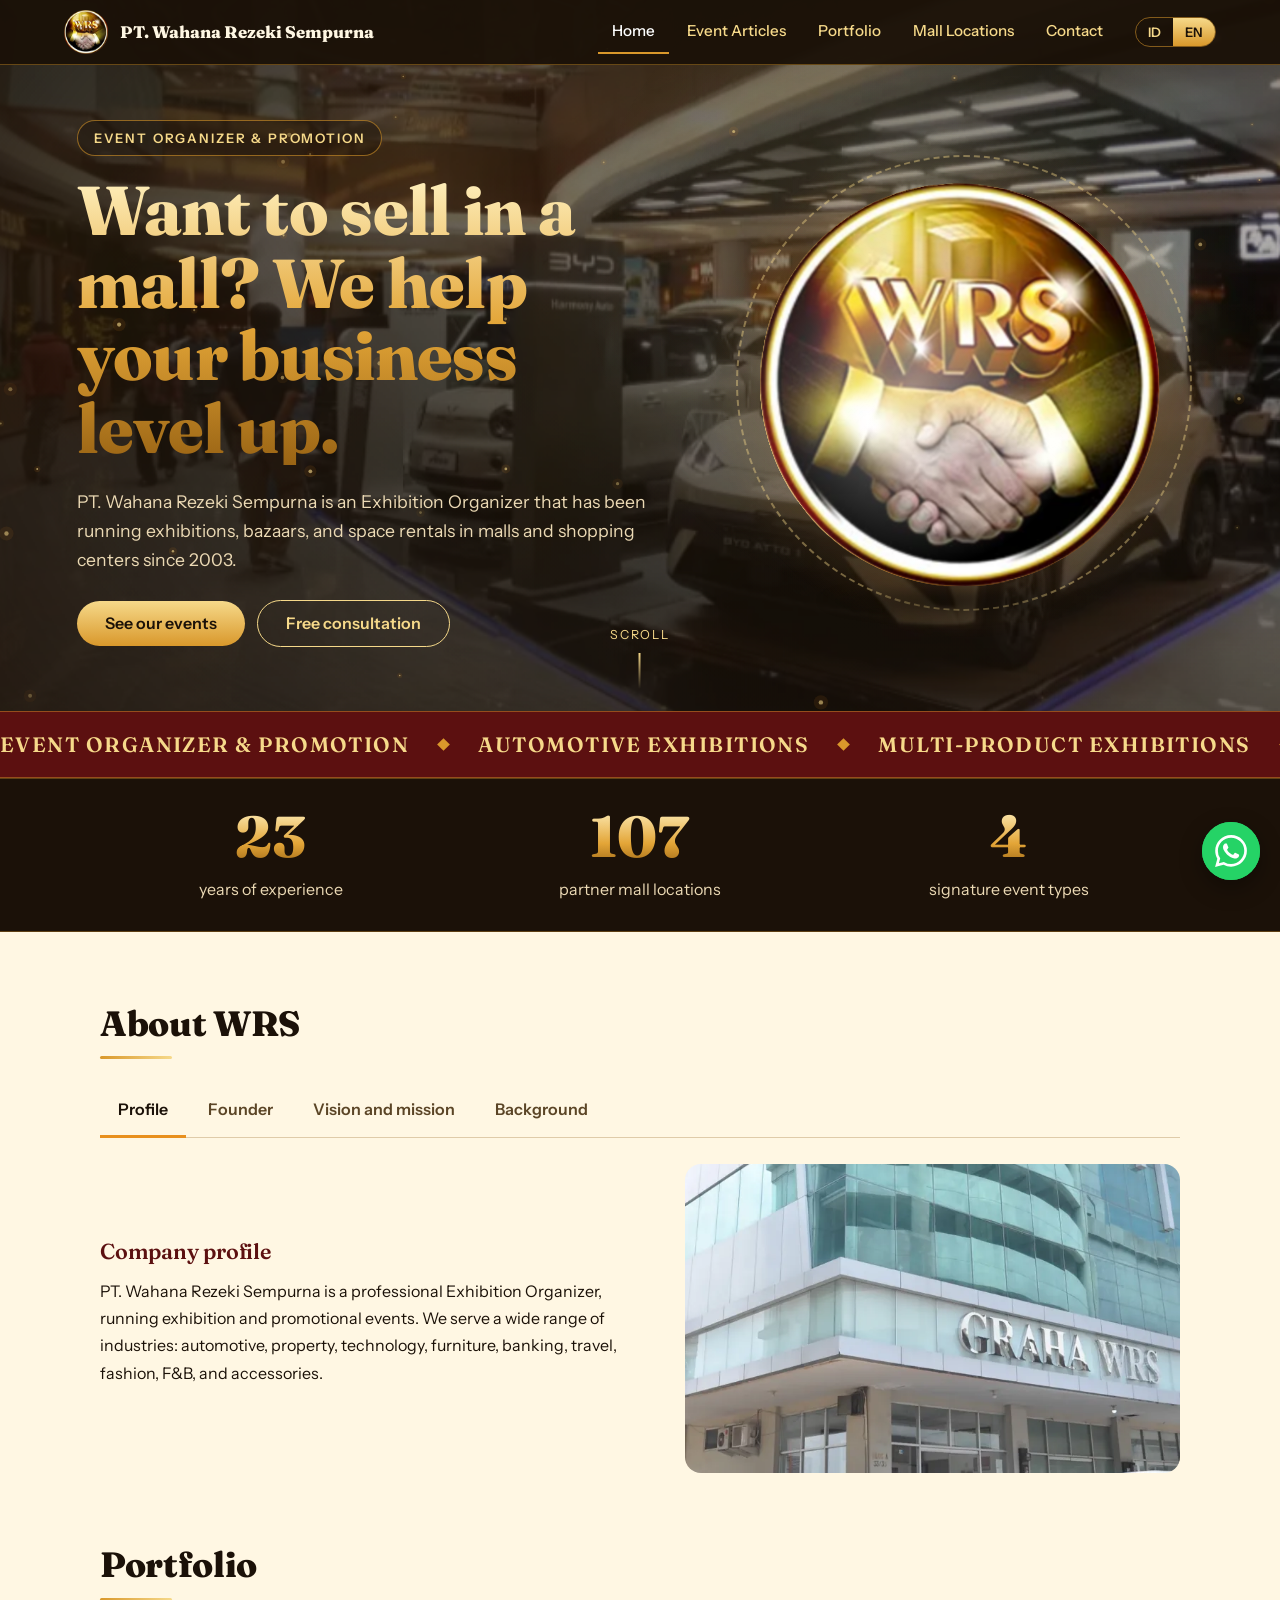
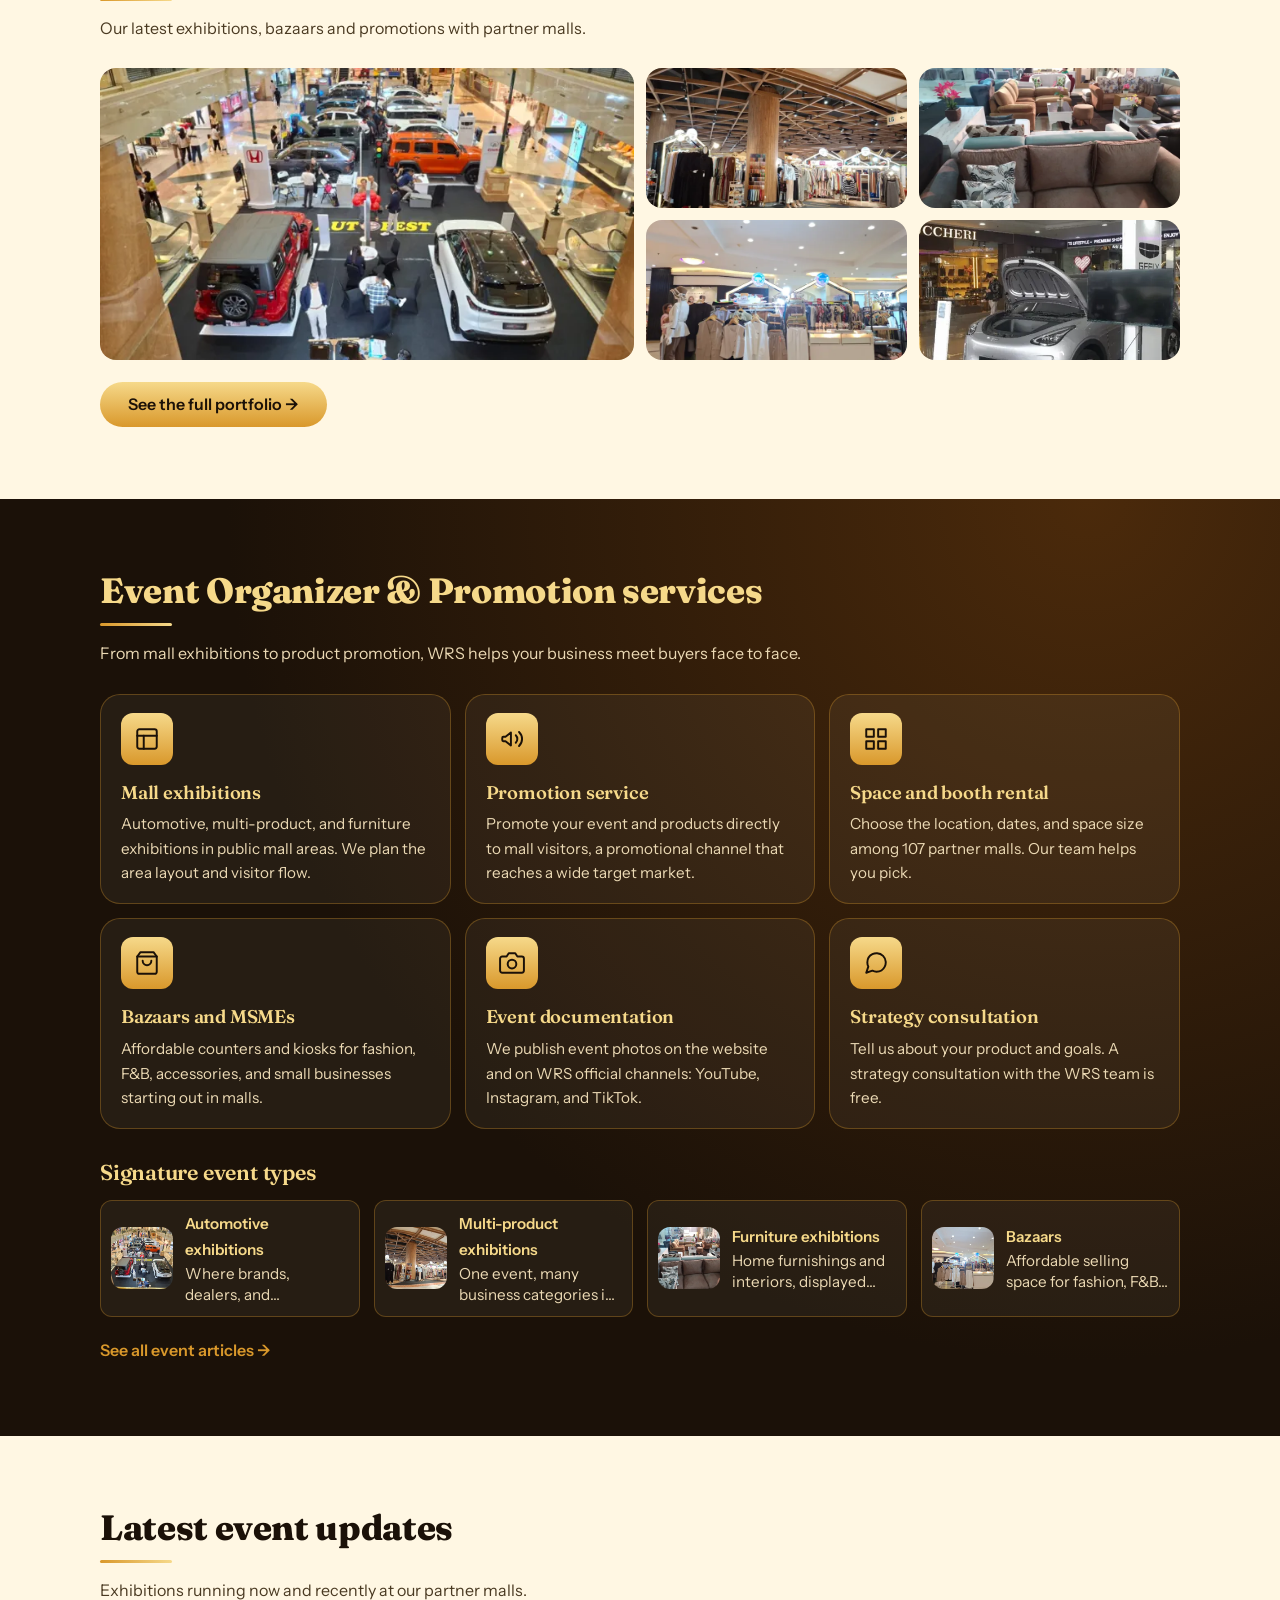
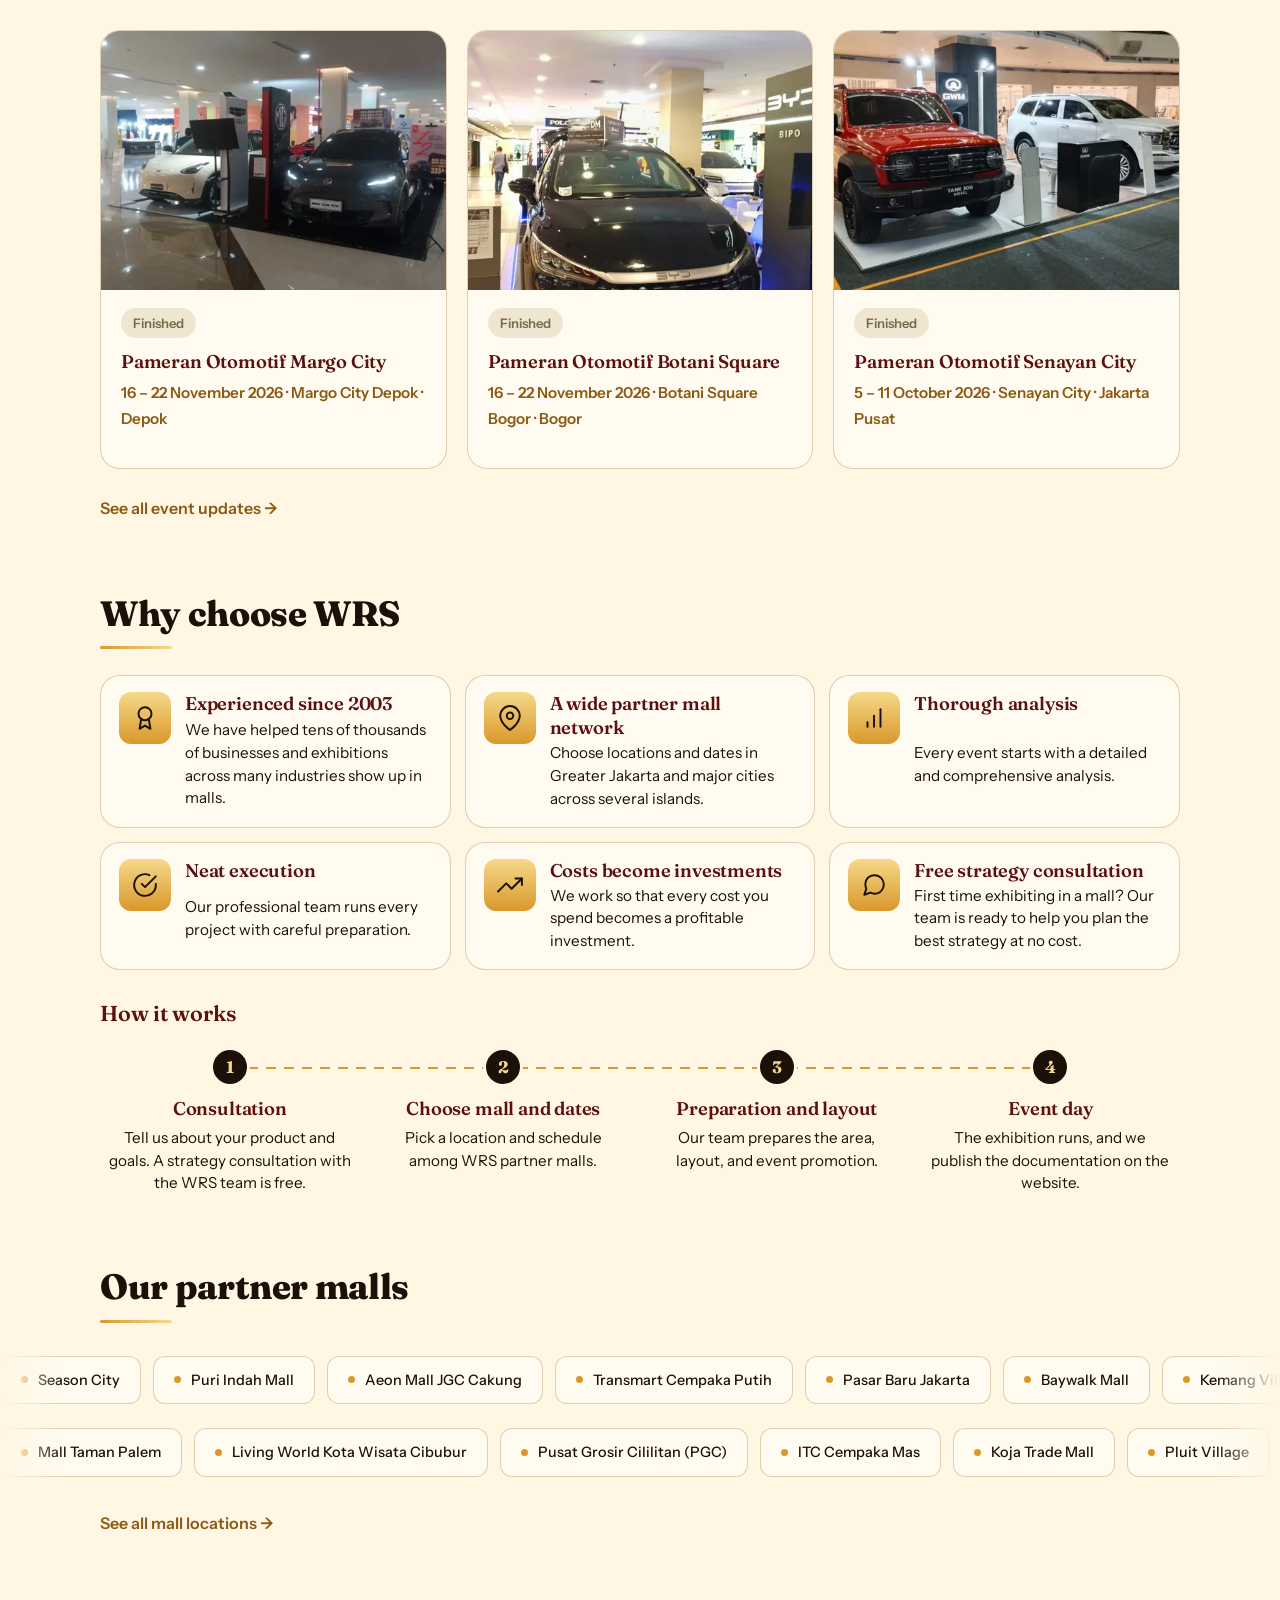
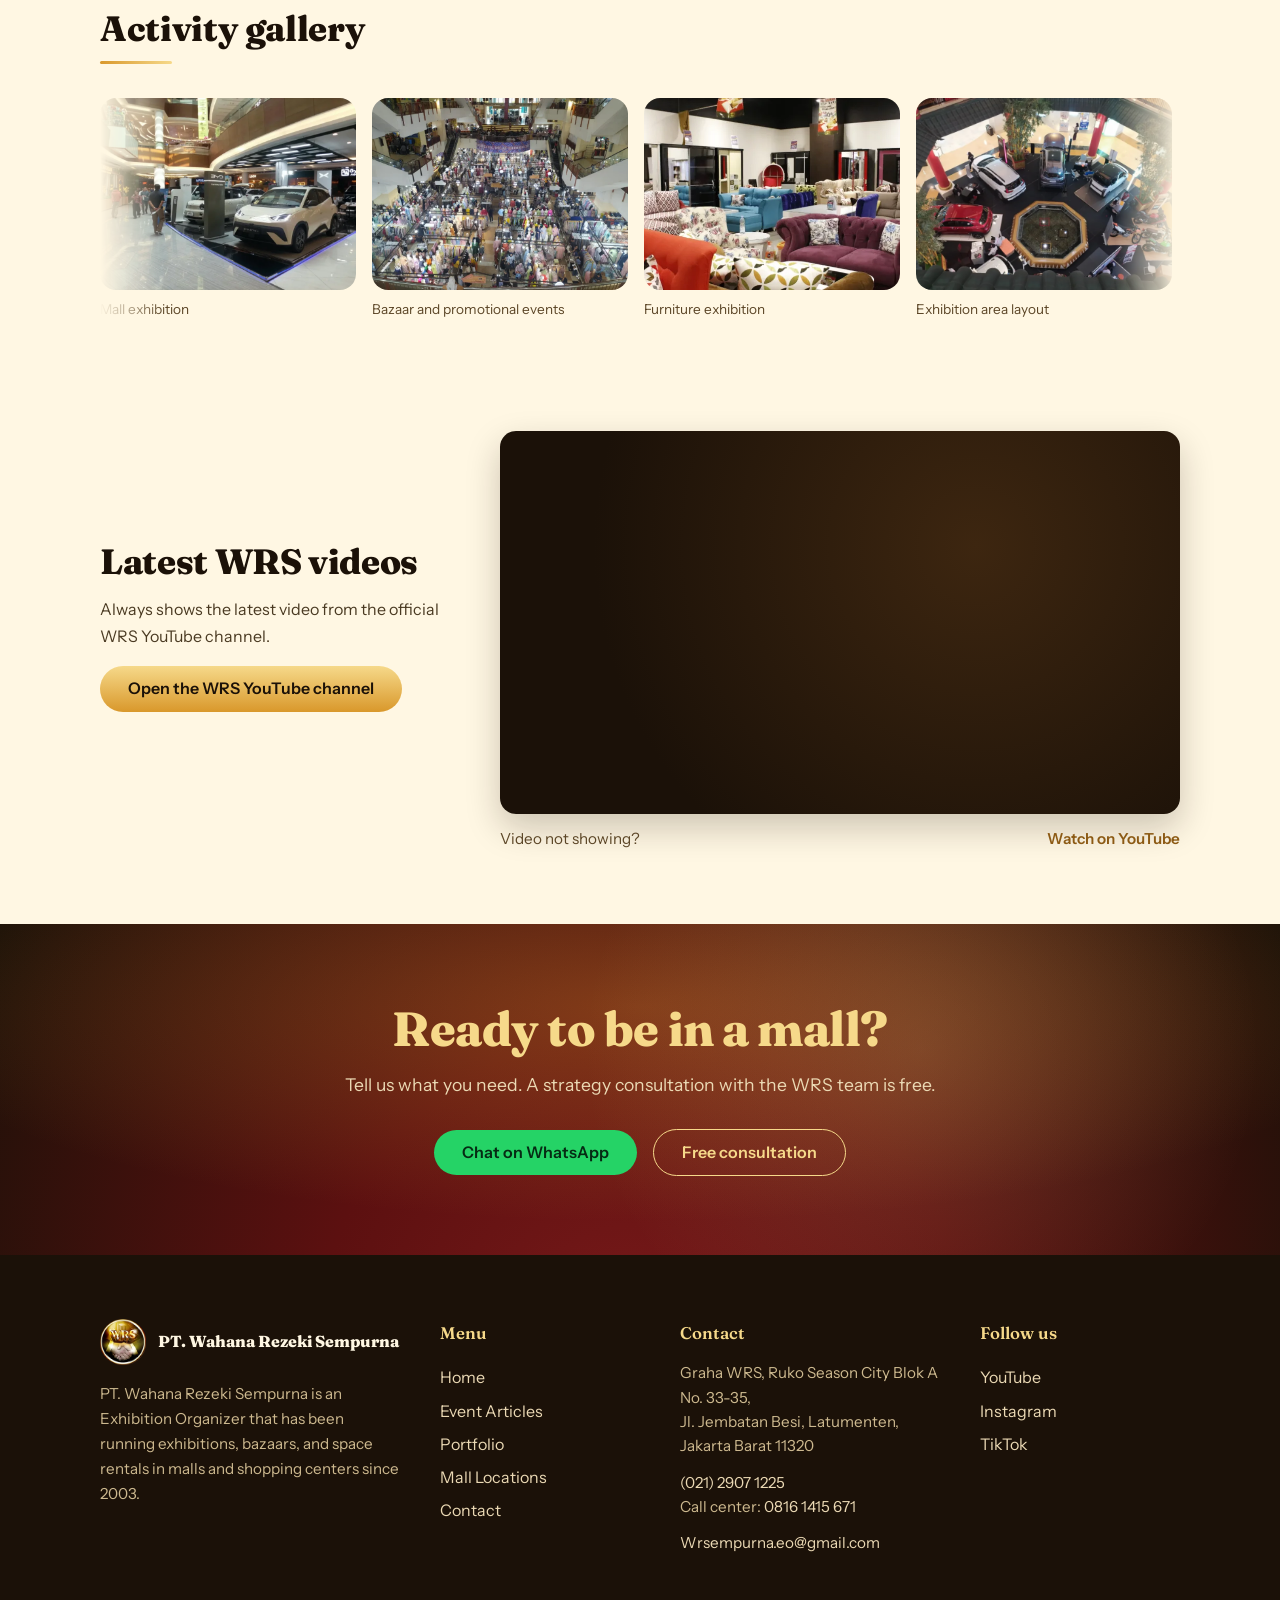
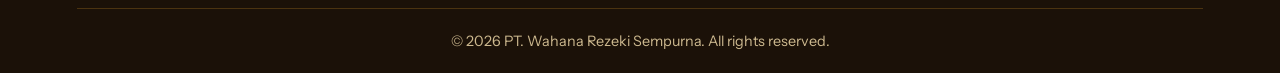
==== commit c9570948: "tampilan ringkas event" ====
--- a/docs/en/index.html
+++ b/docs/en/index.html
@@ -12,10 +12,10 @@
 <link rel="preconnect" href="https://fonts.googleapis.com">
 <link rel="preconnect" href="https://fonts.gstatic.com" crossorigin>
 <link rel="stylesheet" href="https://fonts.googleapis.com/css2?family=Fraunces:opsz,wght@9..144,600;9..144,800&family=Instrument+Sans:wght@400;500;600&display=swap">
-<link rel="stylesheet" href="../assets/style.css?v=9e7800be">
+<link rel="stylesheet" href="../assets/style.css?v=47d11991">
 <script type="application/ld+json">{"@context": "https://schema.org", "@type": "Organization", "name": "PT. Wahana Rezeki Sempurna", "foundingDate": "2003", "description": "PT. Wahana Rezeki Sempurna is an Exhibition Organizer that has been running exhibitions, bazaars, and space rentals in malls and shopping centers since 2003.", "inLanguage": "en", "email": "Wrsempurna.eo@gmail.com", "telephone": "(021) 2907 1225", "address": {"@type": "PostalAddress", "streetAddress": "Graha WRS, Ruko Season City Blok A No. 33-35, Jl. Jembatan Besi, Latumenten, Jakarta Barat 11320", "addressCountry": "ID"}, "sameAs": ["https://www.youtube.com/@wrseo3919", "https://www.instagram.com/eo.wrs.id", "https://www.tiktok.com/@wrs.eo"], "makesOffer": [{"@type": "Offer", "itemOffered": {"@type": "Service", "name": "Mall exhibitions"}}, {"@type": "Offer", "itemOffered": {"@type": "Service", "name": "Promotion service"}}, {"@type": "Offer", "itemOffered": {"@type": "Service", "name": "Space and booth rental"}}, {"@type": "Offer", "itemOffered": {"@type": "Service", "name": "Bazaars and MSMEs"}}, {"@type": "Offer", "itemOffered": {"@type": "Service", "name": "Event documentation"}}, {"@type": "Offer", "itemOffered": {"@type": "Service", "name": "Strategy consultation"}}]}</script>
 </head>
-<body data-t="{&quot;lb_tutup&quot;: &quot;Close&quot;, &quot;lb_sebelum&quot;: &quot;Previous photo&quot;, &quot;lb_sesudah&quot;: &quot;Next photo&quot;, &quot;lb_label&quot;: &quot;Photo viewer&quot;, &quot;jumlah&quot;: &quot;{total} locations&quot;, &quot;jumlah_saring&quot;: &quot;{n} of {total} locations&quot;, &quot;wa_awal&quot;: &quot;Hello WRS, I&#x27;m &quot;, &quot;wa_dari&quot;: &quot; from &quot;, &quot;wa_butuh&quot;: &quot;Need: &quot;, &quot;st_akan&quot;: &quot;Upcoming&quot;, &quot;st_jalan&quot;: &quot;Ongoing&quot;, &quot;st_selesai&quot;: &quot;Finished&quot;, &quot;foto_lihat&quot;: &quot;See all photos ({n})&quot;, &quot;foto_tutup&quot;: &quot;Show fewer&quot;, &quot;disalin&quot;: &quot;Copied&quot;, &quot;mengirim&quot;: &quot;Opening WhatsApp...&quot;, &quot;wa_manual&quot;: &quot;WhatsApp did not open? Click here.&quot;, &quot;n_mal&quot;: &quot;{n} malls&quot;, &quot;peta_gagal&quot;: &quot;The map could not be loaded. Please use the mall list below.&quot;}">
+<body data-t="{&quot;lb_tutup&quot;: &quot;Close&quot;, &quot;lb_sebelum&quot;: &quot;Previous photo&quot;, &quot;lb_sesudah&quot;: &quot;Next photo&quot;, &quot;lb_label&quot;: &quot;Photo viewer&quot;, &quot;jumlah&quot;: &quot;{total} locations&quot;, &quot;jumlah_saring&quot;: &quot;{n} of {total} locations&quot;, &quot;wa_awal&quot;: &quot;Hello WRS, I&#x27;m &quot;, &quot;wa_dari&quot;: &quot; from &quot;, &quot;wa_butuh&quot;: &quot;Need: &quot;, &quot;st_akan&quot;: &quot;Upcoming&quot;, &quot;st_jalan&quot;: &quot;Ongoing&quot;, &quot;st_selesai&quot;: &quot;Finished&quot;, &quot;foto_lihat&quot;: &quot;See all photos ({n})&quot;, &quot;foto_tutup&quot;: &quot;Show fewer&quot;, &quot;hasil&quot;: &quot;Showing {a} of {b} events&quot;, &quot;disalin&quot;: &quot;Copied&quot;, &quot;mengirim&quot;: &quot;Opening WhatsApp...&quot;, &quot;wa_manual&quot;: &quot;WhatsApp did not open? Click here.&quot;, &quot;n_mal&quot;: &quot;{n} malls&quot;, &quot;peta_gagal&quot;: &quot;The map could not be loaded. Please use the mall list below.&quot;}">
 <div class="progres" aria-hidden="true"></div>
 <div class="nav"><a class="brand" href="index.html"><img src="../images/logo-512.png" alt="Logo PT. Wahana Rezeki Sempurna"><span>PT. Wahana Rezeki Sempurna</span></a><nav class="links" id="menu-utama"><a href="index.html" class="on">Home</a><a href="event.html">Event Articles</a><a href="portofolio.html">Portfolio</a><a href="lokasi.html">Mall Locations</a><a href="kontak.html">Contact</a></nav><div class="lang" role="group" aria-label="Language"><a href="../index.html" lang="id" hreflang="id" title="Bahasa Indonesia">ID</a><a href="index.html" lang="en" hreflang="en" title="English" class="on" aria-current="true">EN</a></div><button class="burger" type="button" aria-label="Open menu" aria-expanded="false" aria-controls="menu-utama"><span></span><span></span><span></span></button></div>
 <main class="p-home">
@@ -110,6 +110,6 @@
 </div><div class="foot-bawah"><div class="inner"><span>© 2026 PT. Wahana Rezeki Sempurna. All rights reserved.</span></div></div></footer>
 <button class="ke-atas" type="button" aria-label="Back to top"><svg viewBox="0 0 24 24" aria-hidden="true"><polyline points="18 15 12 9 6 15"/></svg></button>
 <a class="wa-float" href="https://wa.me/628161415671?text=Hello+WRS%2C+I+would+like+to+ask+about+exhibitions+or+space+rental+in+malls." target="_blank" rel="noopener" aria-label="Chat on WhatsApp"><svg viewBox="0 0 24 24" width="32" height="32" aria-hidden="true"><path d="M17.472 14.382c-.297-.149-1.758-.867-2.03-.967-.273-.099-.471-.148-.67.15-.197.297-.767.966-.94 1.164-.173.199-.347.223-.644.075-.297-.15-1.255-.463-2.39-1.475-.883-.788-1.48-1.761-1.653-2.059-.173-.297-.018-.458.13-.606.134-.133.298-.347.446-.52.149-.174.198-.298.298-.497.099-.198.05-.371-.025-.52-.075-.149-.669-1.612-.916-2.207-.242-.579-.487-.5-.669-.51-.173-.008-.371-.01-.57-.01-.198 0-.52.074-.792.372-.272.297-1.04 1.016-1.04 2.479 0 1.462 1.065 2.875 1.213 3.074.149.198 2.096 3.2 5.077 4.487.709.306 1.262.489 1.694.625.712.227 1.36.195 1.871.118.571-.085 1.758-.719 2.006-1.413.248-.694.248-1.289.173-1.413-.074-.124-.272-.198-.57-.347m-5.421 7.403h-.004a9.87 9.87 0 01-5.031-1.378l-.361-.214-3.741.982.998-3.648-.235-.374a9.86 9.86 0 01-1.51-5.26c.001-5.45 4.436-9.884 9.888-9.884 2.64 0 5.122 1.03 6.988 2.898a9.825 9.825 0 012.893 6.994c-.003 5.45-4.437 9.884-9.885 9.884m8.413-18.297A11.815 11.815 0 0012.05 0C5.495 0 .16 5.335.157 11.892c0 2.096.547 4.142 1.588 5.945L.057 24l6.305-1.654a11.882 11.882 0 005.683 1.448h.005c6.554 0 11.89-5.335 11.893-11.893a11.821 11.821 0 00-3.48-8.413z"/></svg></a>
-<script src="../assets/app.js?v=d35d9547" defer></script>
+<script src="../assets/app.js?v=5fd77bdc" defer></script>
 </body>
 </html>
--- a/docs/assets/style.css
+++ b/docs/assets/style.css
@@ -1150,3 +1150,44 @@
   .kenapa .langkah b{grid-row:span 2;margin:0}
   .kenapa .langkah p{max-width:none;margin:0}
 }
+
+/* ==========================================================================
+   Daftar update event ringkas: aktif otomatis saat event lebih dari UPDATE_RINGKAS_MULAI (konten.py, bawaan 8).
+   Satu baris per event, foto dan deskripsi muncul saat baris diklik. Ada pencarian dan saringan status.
+   ========================================================================== */
+.upd[hidden]{display:none}
+.upd-tools{display:flex;flex-wrap:wrap;align-items:center;gap:12px 16px;margin-top:22px}
+.upd-tools .chips{margin:0}
+.upd-cari{flex:1 1 260px;min-width:0;padding:12px 16px;border:1.5px solid var(--garis);border-radius:var(--r-sm);
+  background:var(--kartu);color:var(--espresso);font:inherit;font-size:var(--t-body)}
+.upd-cari:focus{outline:2px solid var(--gold);outline-offset:1px}
+.upd-hasil{margin:14px 0 0;font-size:var(--t-small);color:#7a6a4a}
+.upd-kosong-cari{margin:18px 0 0;padding:18px 20px;border:1px dashed var(--garis);border-radius:var(--r-md);color:#7a6a4a}
+.upd-list.ringkas{margin-top:14px;padding-left:0}
+.upd-list.ringkas::before{display:none}
+.upd.upd-r{margin:0 0 10px;padding:0;overflow:hidden}
+.upd.upd-r::before{display:none}
+.upd-s{display:grid;grid-template-columns:72px minmax(0,1fr) auto 14px;align-items:center;gap:14px;
+  padding:12px 18px 12px 12px;cursor:pointer;list-style:none;transition:background .2s}
+.upd-s::-webkit-details-marker{display:none}
+.upd-s:hover,.upd-r[open]>.upd-s{background:var(--pasir)}
+.upd-s:focus-visible{outline:2px solid var(--gold);outline-offset:-2px}
+.upd-th{display:block;width:72px;height:54px;border-radius:var(--r-sm);object-fit:cover;background:var(--pasir)}
+.upd-th.kosong{background:linear-gradient(135deg,var(--pasir),#EFE6D2)}
+main .upd.upd-r .upd-s-judul{margin:0;font-size:var(--t-h3);line-height:1.3;font-weight:600;color:var(--maroon)}
+.upd-s-meta{display:block;margin-top:2px;font-size:var(--t-small);font-weight:600;color:var(--bronze);
+  white-space:nowrap;overflow:hidden;text-overflow:ellipsis}
+.upd-s-panah{width:9px;height:9px;border-right:2px solid var(--bronze);border-bottom:2px solid var(--bronze);
+  transform:rotate(45deg) translateY(-2px);transition:transform .2s}
+.upd-r[open]>.upd-s .upd-s-panah{transform:rotate(-135deg) translateY(-2px)}
+.upd-isi{padding:18px 22px 24px;border-top:1px solid var(--garis)}
+.upd-isi .upd-kepala{margin-bottom:10px}
+@media (max-width:640px){
+  .upd-s{grid-template-columns:56px minmax(0,1fr) 14px;gap:4px 12px;padding:10px 14px 10px 10px}
+  .upd-th{width:56px;height:56px;grid-row:1 / span 2}
+  .upd-s-teks{grid-column:2}
+  .upd-s .badge{grid-column:2;grid-row:2;justify-self:start;margin-top:4px}
+  .upd-s-panah{grid-column:3;grid-row:1 / span 2}
+  .upd-s-meta{white-space:normal}
+  .upd-isi{padding:16px 16px 20px}
+}
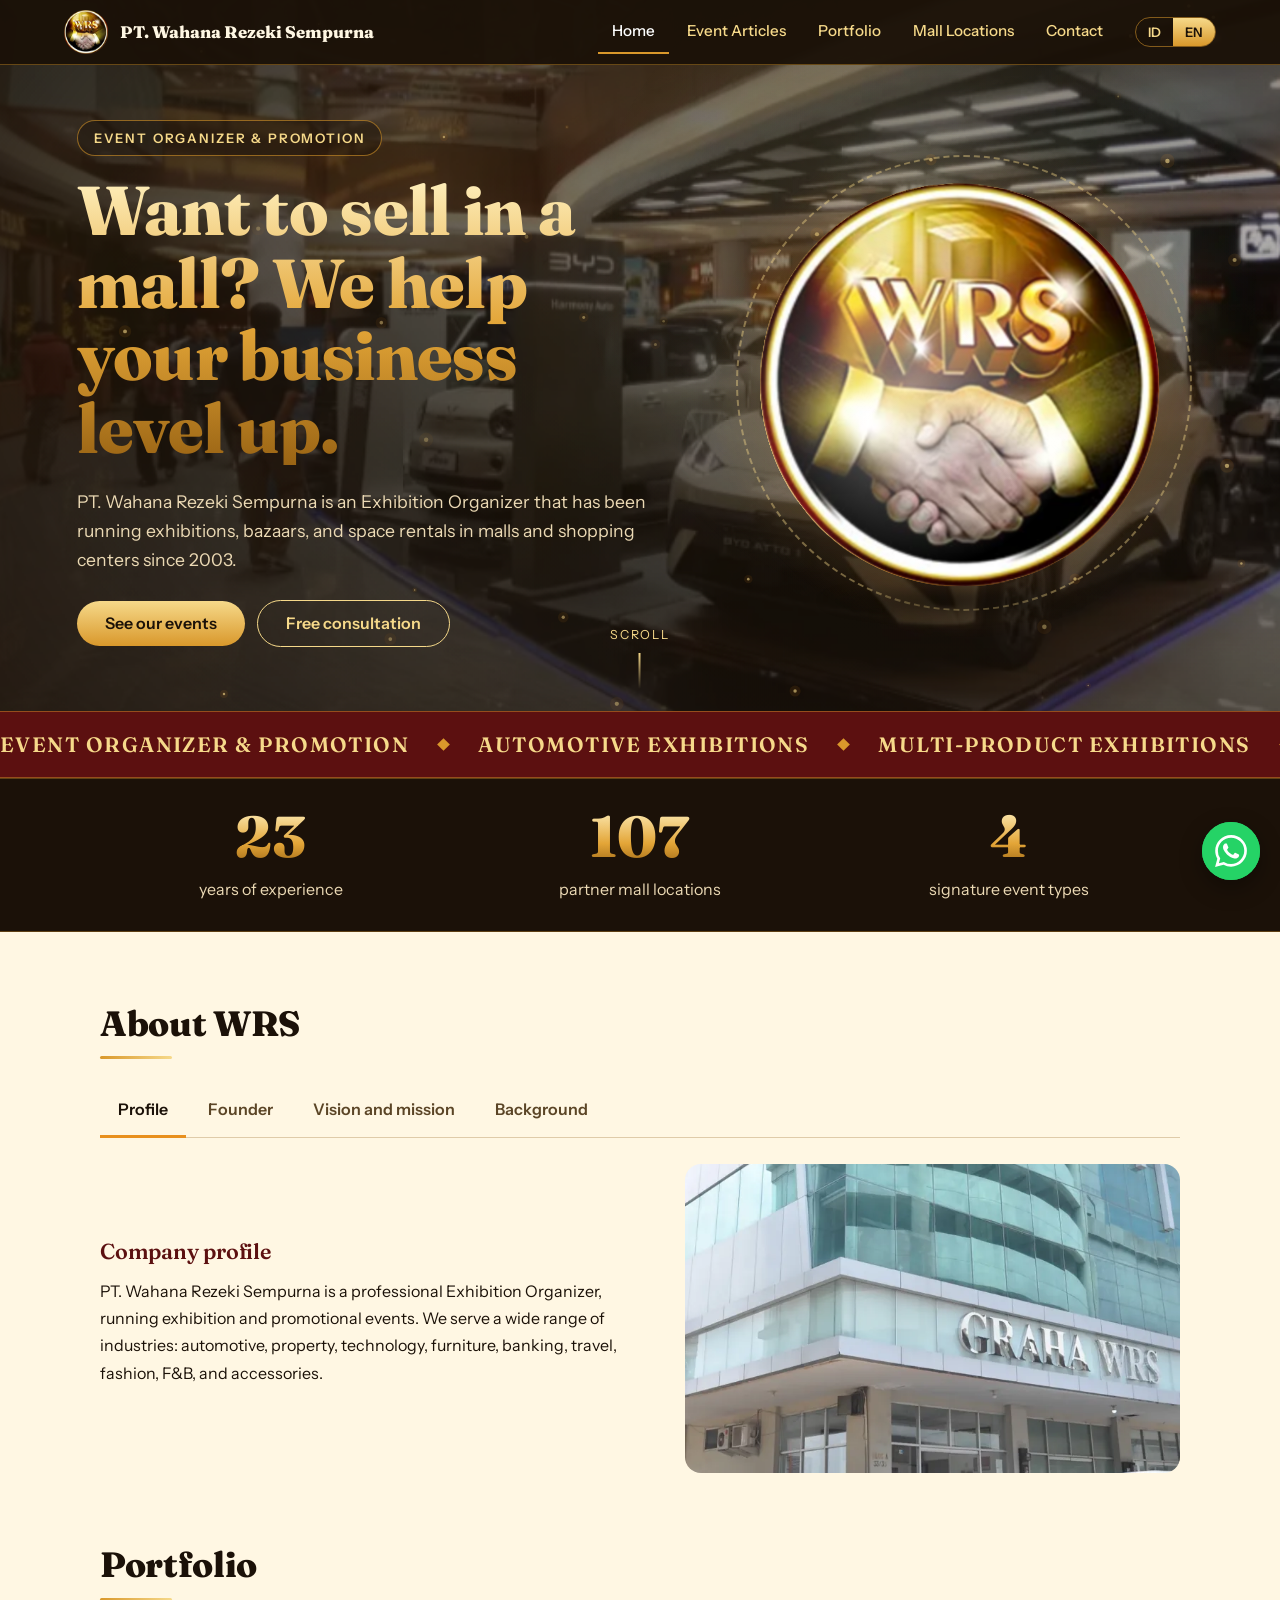
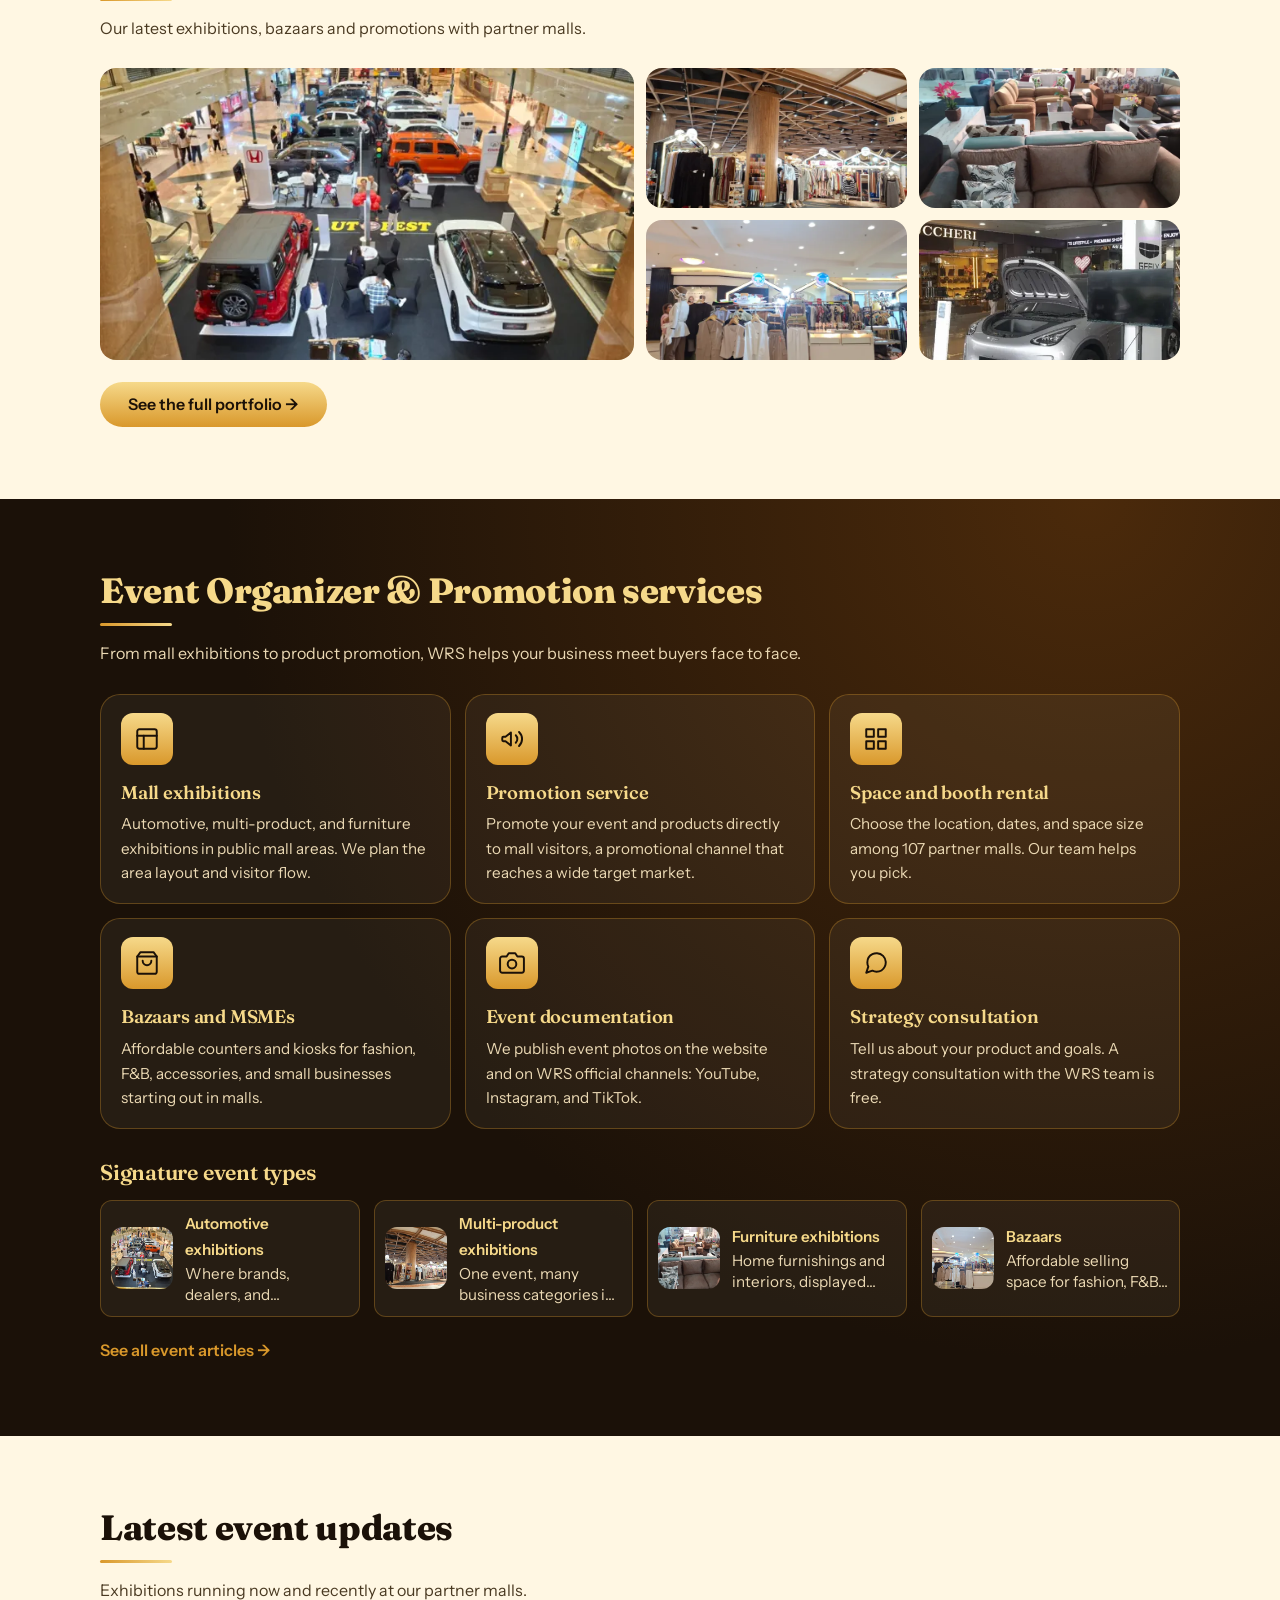
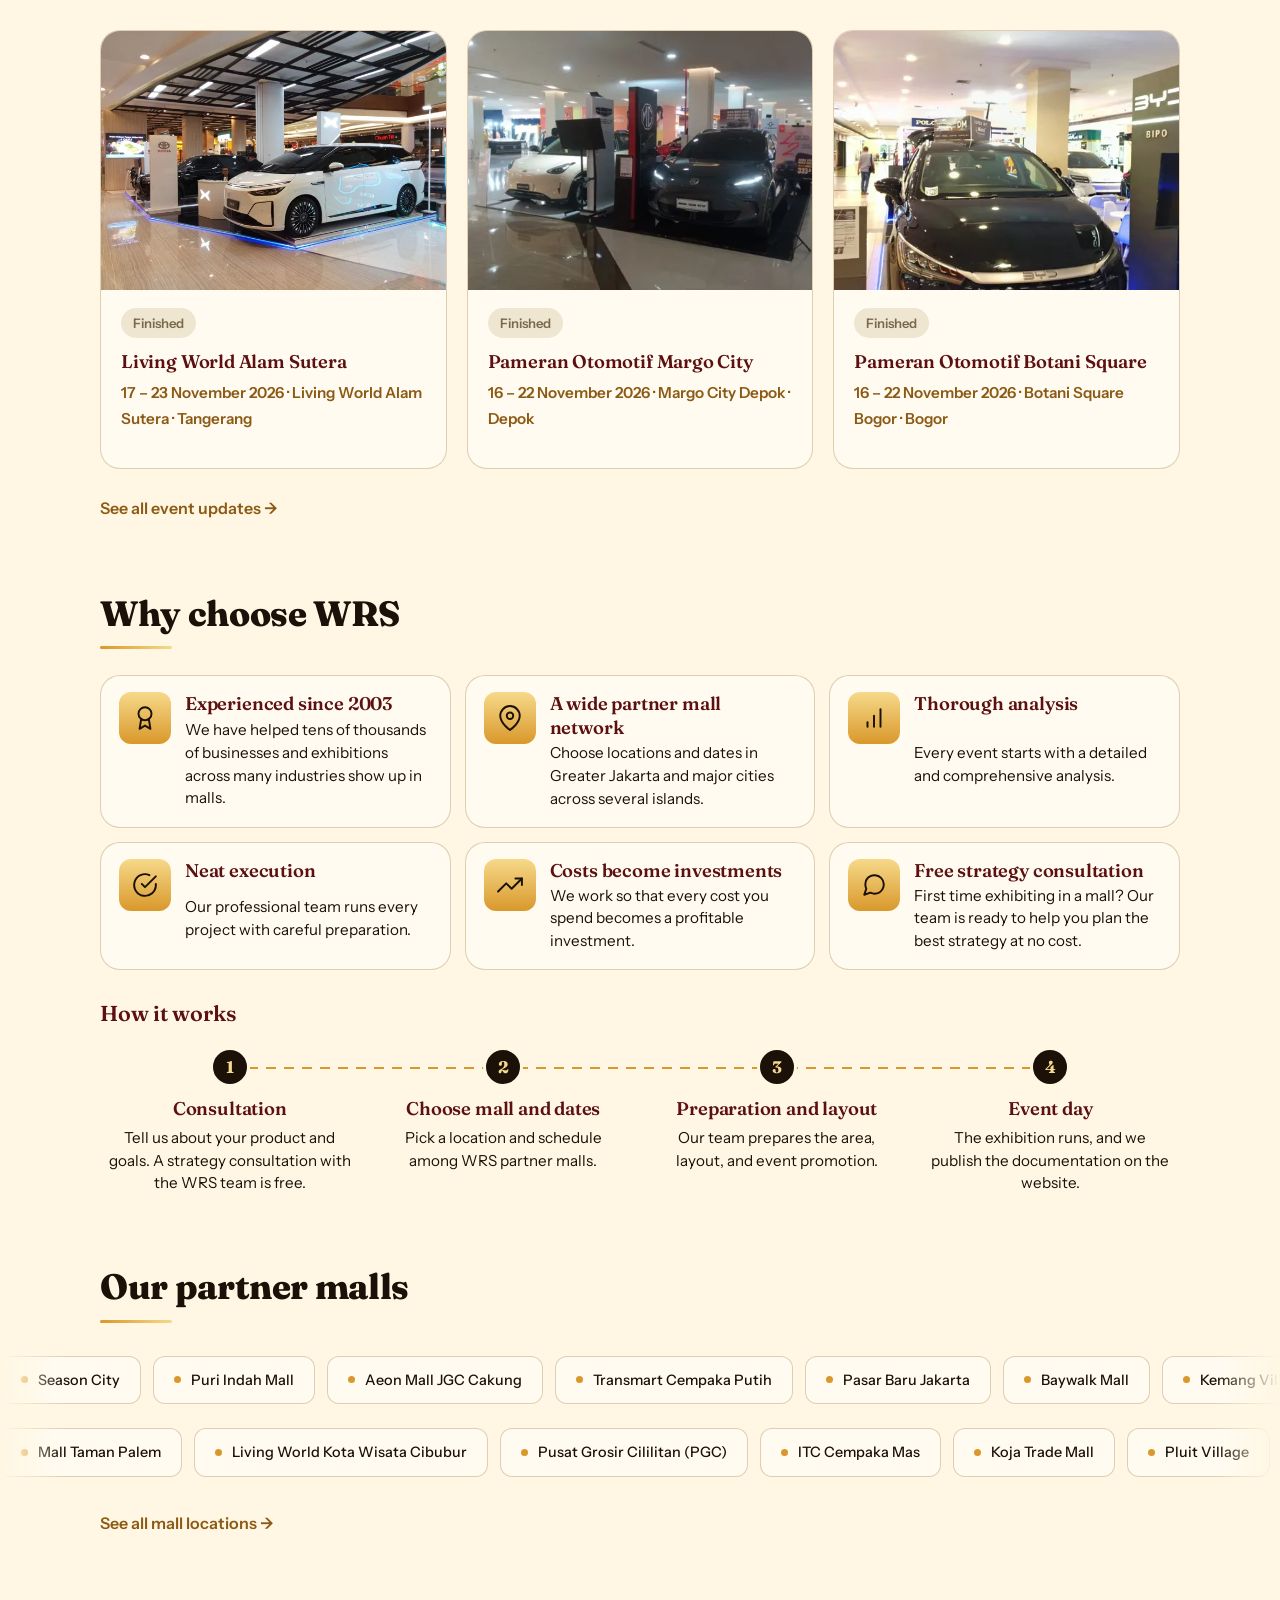
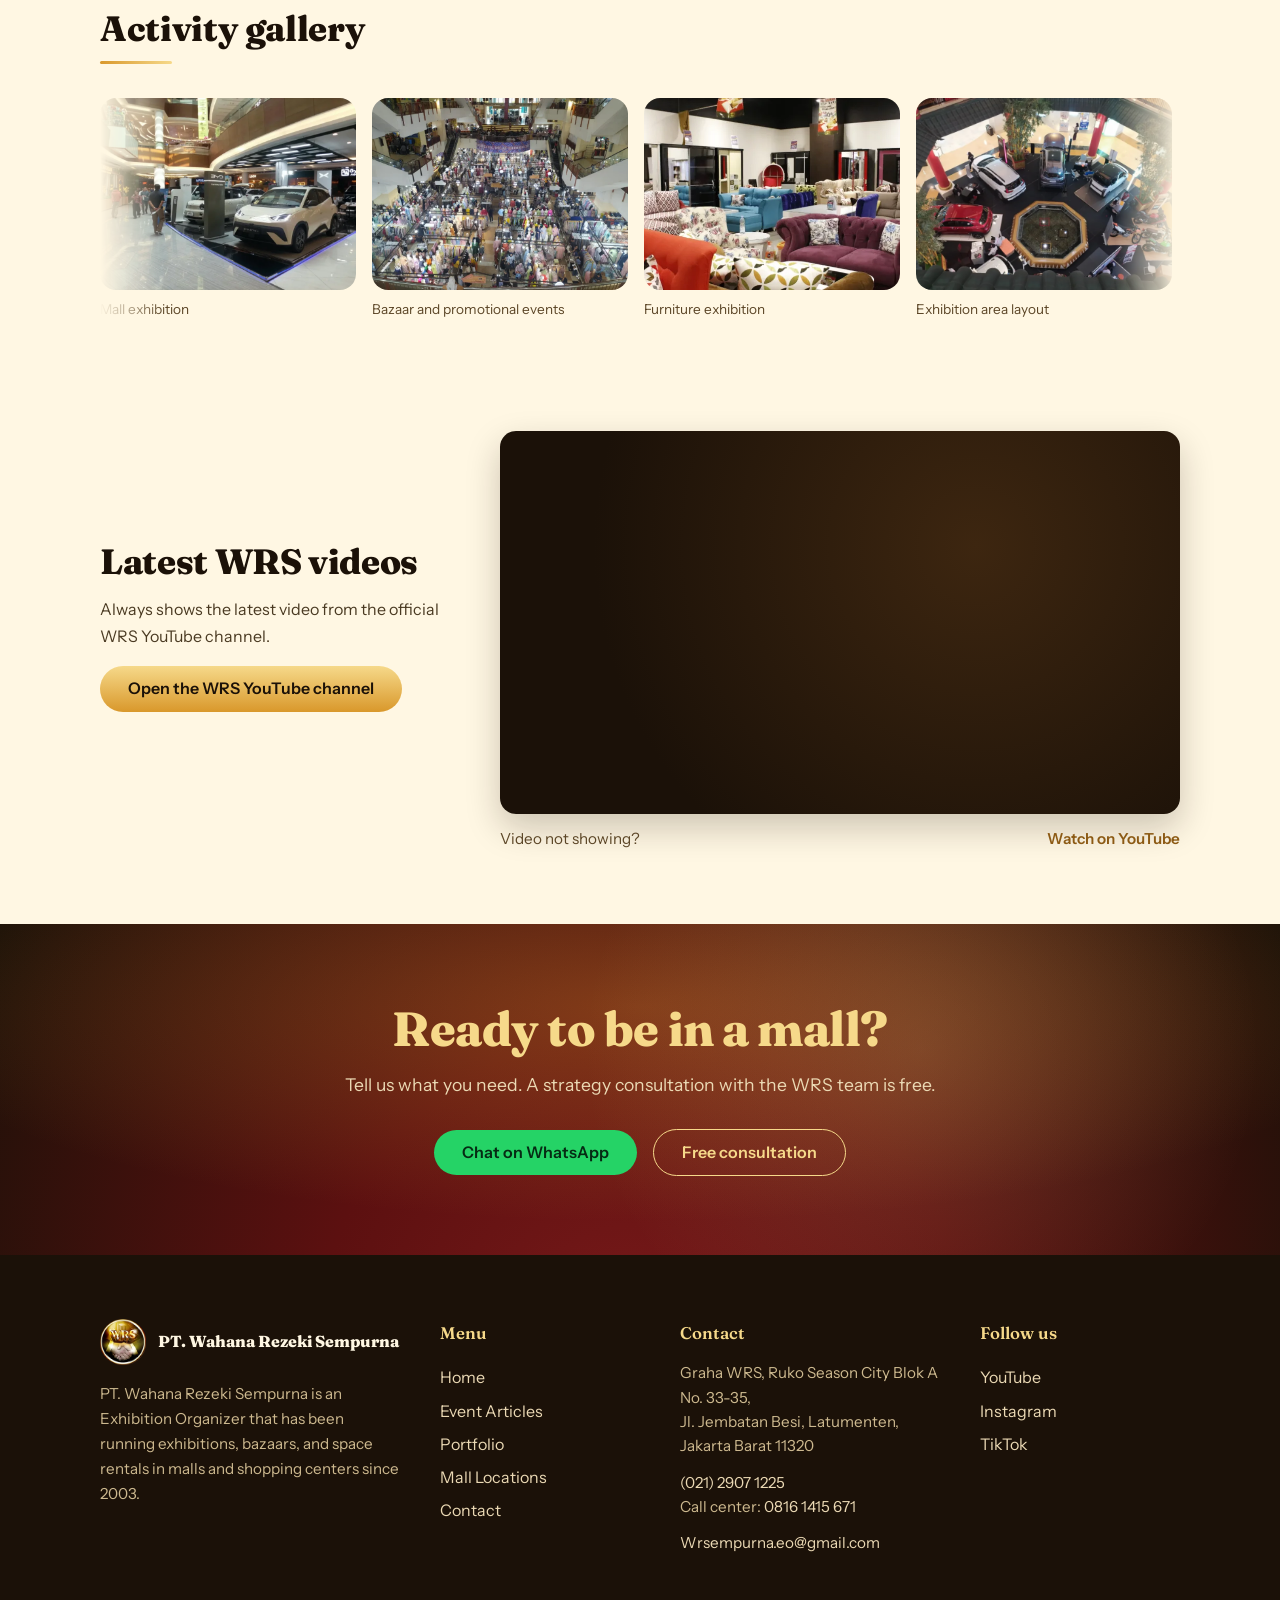
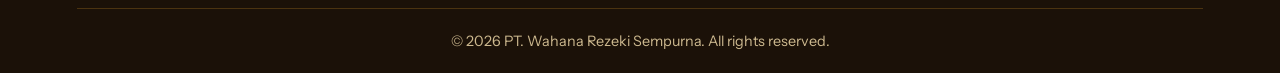
==== commit 9d659722: "Bangun ulang website otomatis" ====
--- a/docs/en/index.html
+++ b/docs/en/index.html
@@ -58,7 +58,7 @@
 <section class="sec"><div class="inner">
 <h2>Latest event updates</h2>
 <p class="sub">Exhibitions running now and recently at our partner malls.</p>
-<div class="upd-mini-grid" data-n="3"><a class="upd-mini" href="event.html#update-2026-11-16-margo-city-depok" data-mulai="2026-11-16" data-selesai="2026-11-22"><img class="upd-mini-foto" src="../images/u-2026-11-16-margo-city-depok-01-k.webp" alt="Pameran Otomotif Margo City" loading="lazy"><span class="upd-mini-isi"><span class="badge st-jalan">Ongoing</span><h3>Pameran Otomotif Margo City</h3><p class="upd-mini-meta">16 – 22 November 2026 · Margo City Depok · Depok</p></span></a><a class="upd-mini" href="event.html#update-2026-11-16-botani-square-bogor" data-mulai="2026-11-16" data-selesai="2026-11-22"><img class="upd-mini-foto" src="../images/u-2026-11-16-botani-square-bogor-01-k.webp" alt="Pameran Otomotif Botani Square" loading="lazy"><span class="upd-mini-isi"><span class="badge st-jalan">Ongoing</span><h3>Pameran Otomotif Botani Square</h3><p class="upd-mini-meta">16 – 22 November 2026 · Botani Square Bogor · Bogor</p></span></a><a class="upd-mini" href="event.html#update-2026-10-05-margo-city" data-mulai="2026-10-05" data-selesai="2026-10-11"><img class="upd-mini-foto" src="../images/u-2026-10-05-margo-city-01-k.webp" alt="Pameran Otomotif Senayan City" loading="lazy"><span class="upd-mini-isi"><span class="badge st-selesai">Finished</span><h3>Pameran Otomotif Senayan City</h3><p class="upd-mini-meta">5 – 11 October 2026 · Senayan City · Jakarta Pusat</p></span></a></div>
+<div class="upd-mini-grid" data-n="3"><a class="upd-mini" href="event.html#update-2026-11-17-living-world-alam-sutera" data-mulai="2026-11-17" data-selesai="2026-11-23"><img class="upd-mini-foto" src="../images/u-2026-11-17-living-world-alam-sutera-01-k.webp" alt="Living World Alam Sutera" loading="lazy"><span class="upd-mini-isi"><span class="badge st-jalan">Ongoing</span><h3>Living World Alam Sutera</h3><p class="upd-mini-meta">17 – 23 November 2026 · Living World Alam Sutera · Tangerang</p></span></a><a class="upd-mini" href="event.html#update-2026-11-16-margo-city-depok" data-mulai="2026-11-16" data-selesai="2026-11-22"><img class="upd-mini-foto" src="../images/u-2026-11-16-margo-city-depok-01-k.webp" alt="Pameran Otomotif Margo City" loading="lazy"><span class="upd-mini-isi"><span class="badge st-jalan">Ongoing</span><h3>Pameran Otomotif Margo City</h3><p class="upd-mini-meta">16 – 22 November 2026 · Margo City Depok · Depok</p></span></a><a class="upd-mini" href="event.html#update-2026-11-16-botani-square-bogor" data-mulai="2026-11-16" data-selesai="2026-11-22"><img class="upd-mini-foto" src="../images/u-2026-11-16-botani-square-bogor-01-k.webp" alt="Pameran Otomotif Botani Square" loading="lazy"><span class="upd-mini-isi"><span class="badge st-jalan">Ongoing</span><h3>Pameran Otomotif Botani Square</h3><p class="upd-mini-meta">16 – 22 November 2026 · Botani Square Bogor · Bogor</p></span></a></div>
 <a class="lihat-semua" href="event.html">See all event updates →</a>
 </div></section>
 
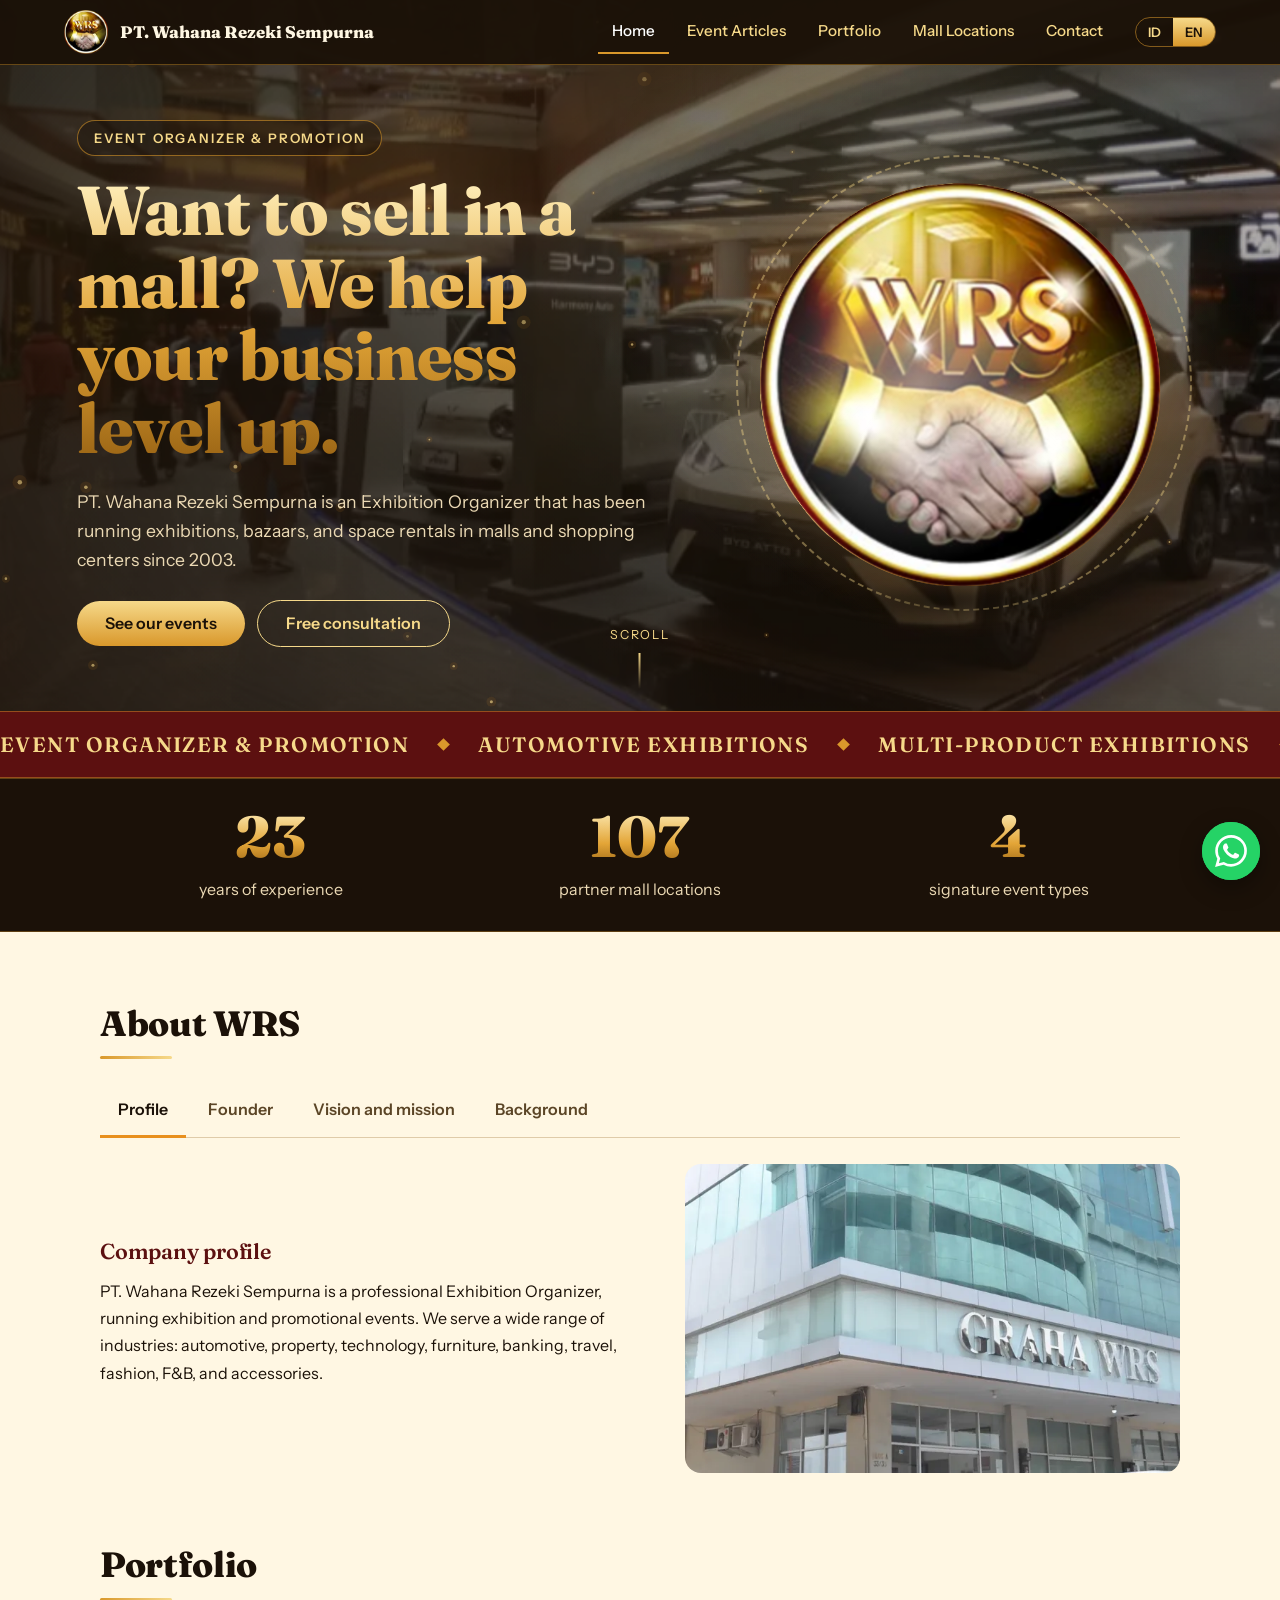
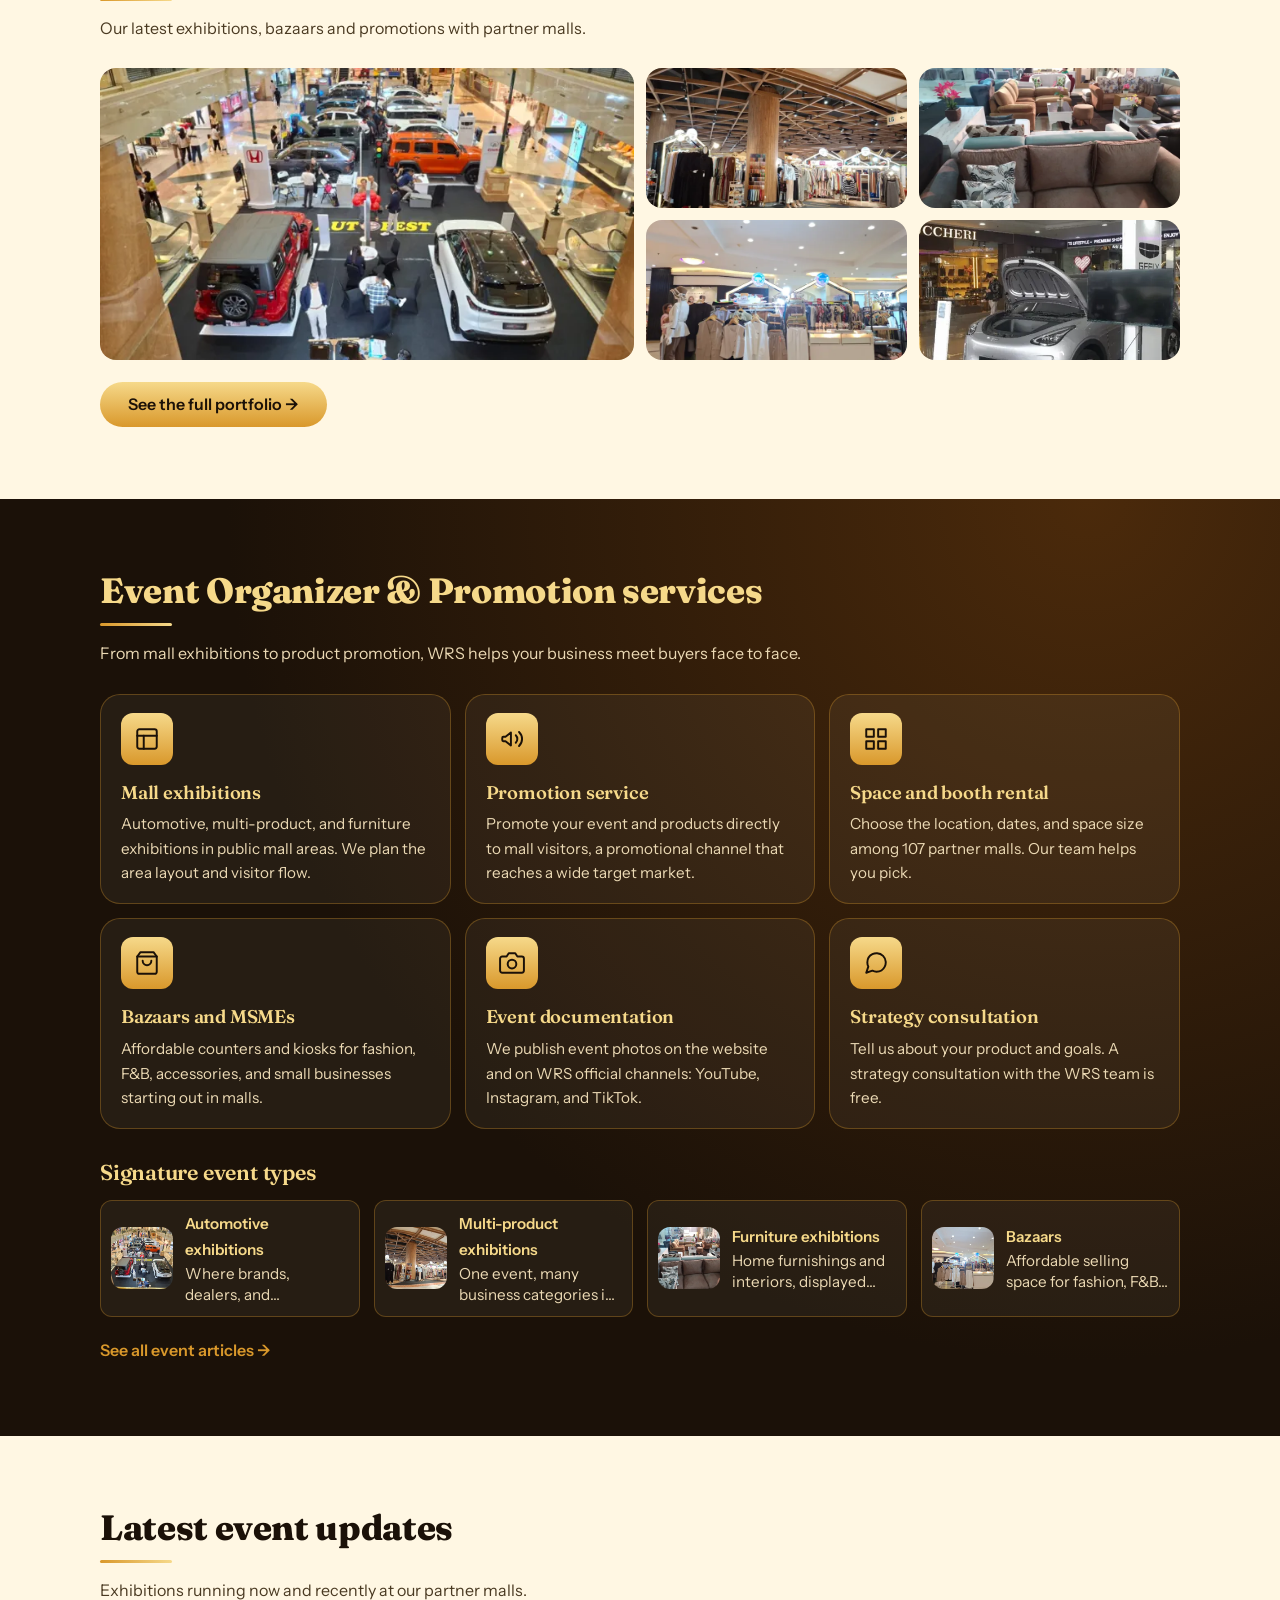
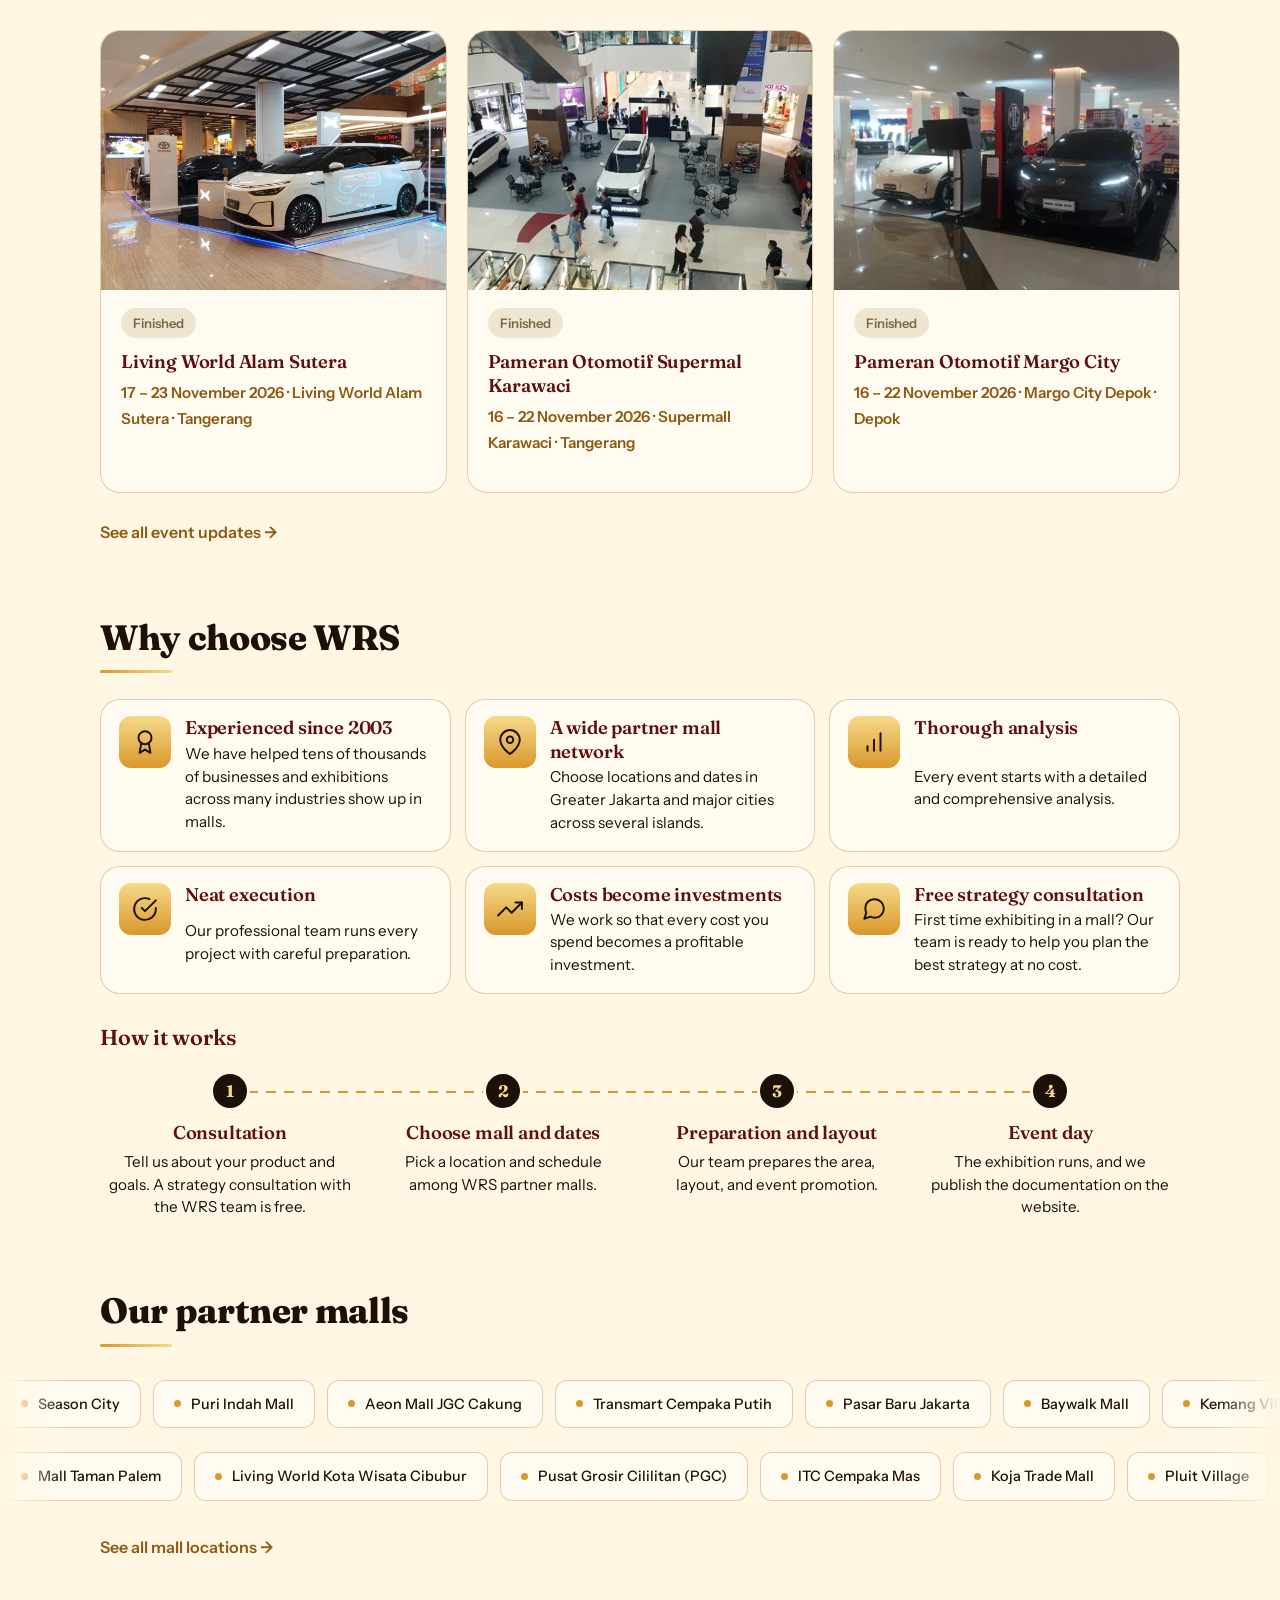
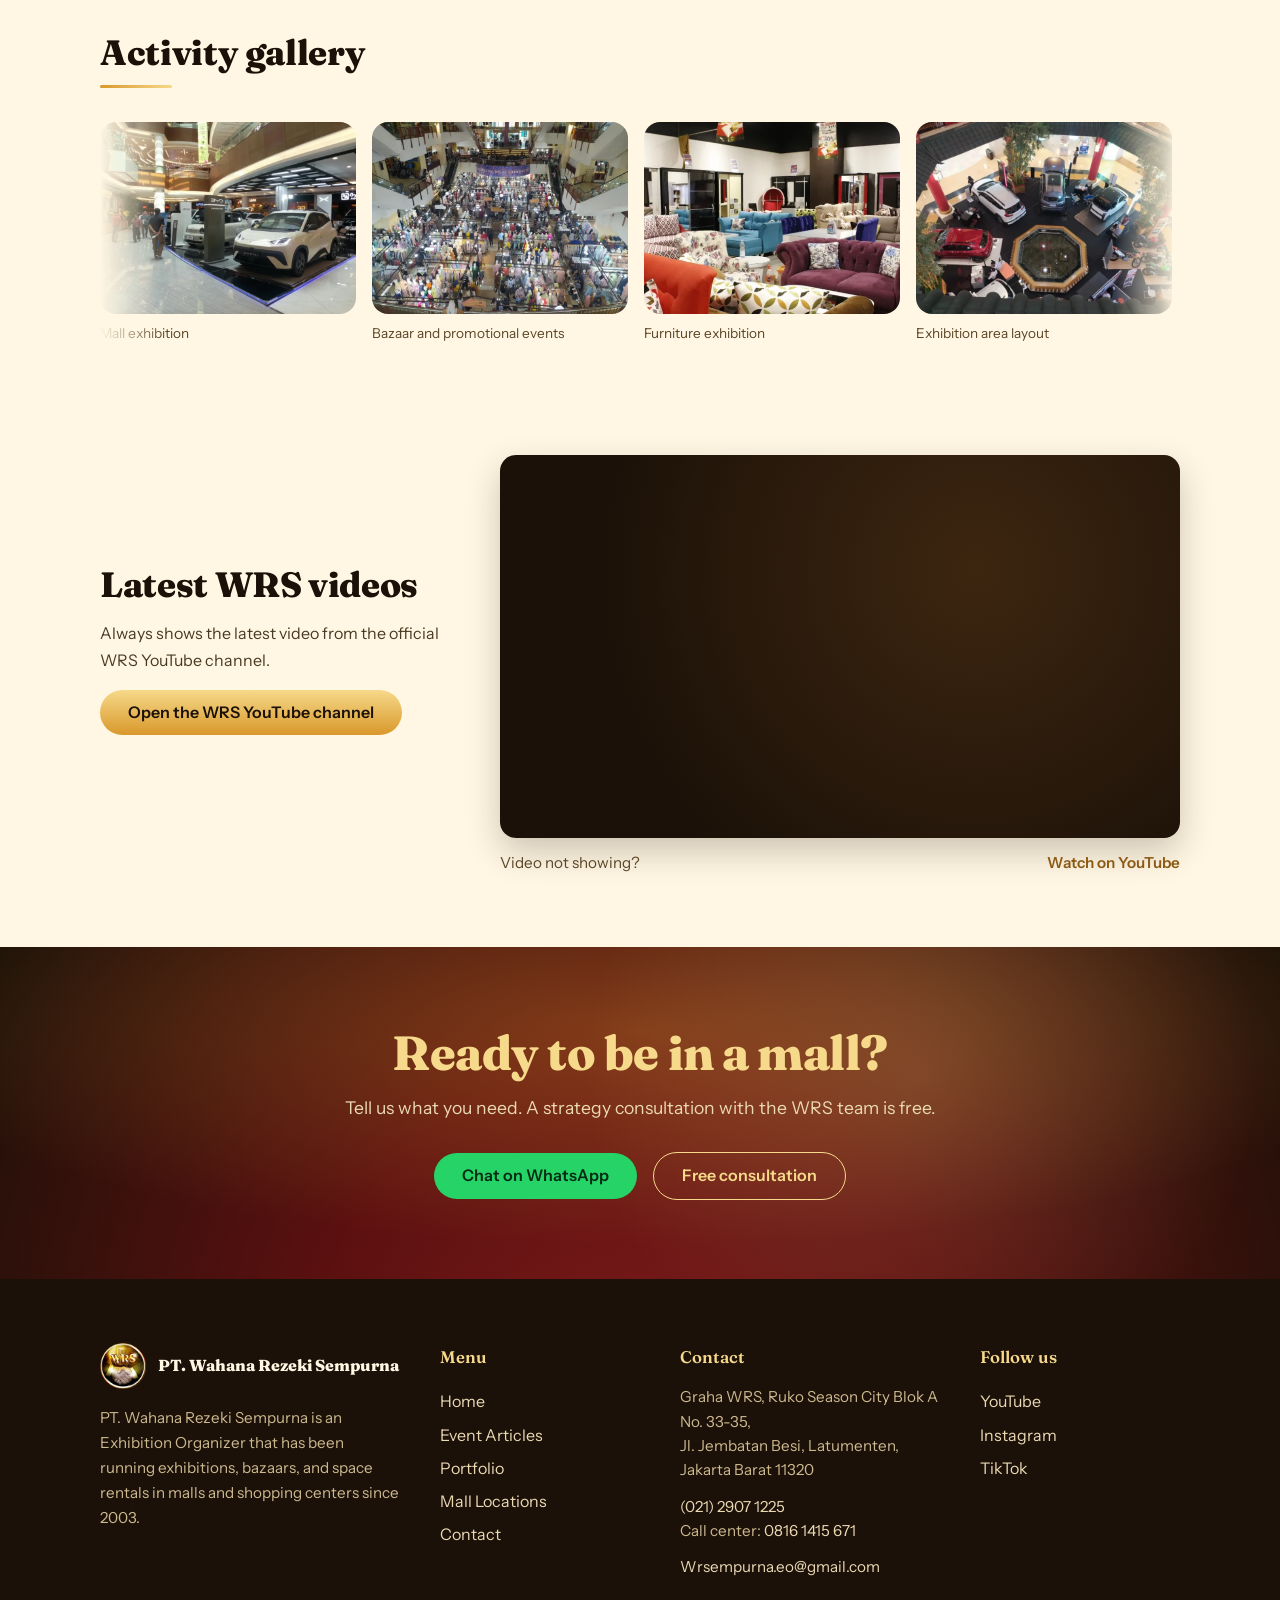
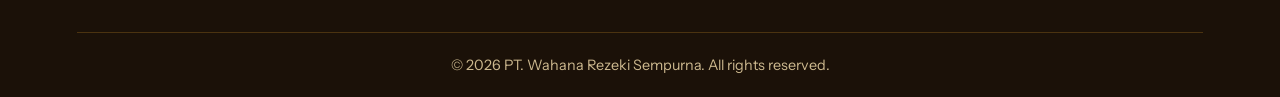
==== commit 0907676f: "Bangun ulang website otomatis" ====
--- a/docs/en/index.html
+++ b/docs/en/index.html
@@ -58,7 +58,7 @@
 <section class="sec"><div class="inner">
 <h2>Latest event updates</h2>
 <p class="sub">Exhibitions running now and recently at our partner malls.</p>
-<div class="upd-mini-grid" data-n="3"><a class="upd-mini" href="event.html#update-2026-11-17-living-world-alam-sutera" data-mulai="2026-11-17" data-selesai="2026-11-23"><img class="upd-mini-foto" src="../images/u-2026-11-17-living-world-alam-sutera-01-k.webp" alt="Living World Alam Sutera" loading="lazy"><span class="upd-mini-isi"><span class="badge st-jalan">Ongoing</span><h3>Living World Alam Sutera</h3><p class="upd-mini-meta">17 – 23 November 2026 · Living World Alam Sutera · Tangerang</p></span></a><a class="upd-mini" href="event.html#update-2026-11-16-margo-city-depok" data-mulai="2026-11-16" data-selesai="2026-11-22"><img class="upd-mini-foto" src="../images/u-2026-11-16-margo-city-depok-01-k.webp" alt="Pameran Otomotif Margo City" loading="lazy"><span class="upd-mini-isi"><span class="badge st-jalan">Ongoing</span><h3>Pameran Otomotif Margo City</h3><p class="upd-mini-meta">16 – 22 November 2026 · Margo City Depok · Depok</p></span></a><a class="upd-mini" href="event.html#update-2026-11-16-botani-square-bogor" data-mulai="2026-11-16" data-selesai="2026-11-22"><img class="upd-mini-foto" src="../images/u-2026-11-16-botani-square-bogor-01-k.webp" alt="Pameran Otomotif Botani Square" loading="lazy"><span class="upd-mini-isi"><span class="badge st-jalan">Ongoing</span><h3>Pameran Otomotif Botani Square</h3><p class="upd-mini-meta">16 – 22 November 2026 · Botani Square Bogor · Bogor</p></span></a></div>
+<div class="upd-mini-grid" data-n="3"><a class="upd-mini" href="event.html#update-2026-11-17-living-world-alam-sutera" data-mulai="2026-11-17" data-selesai="2026-11-23"><img class="upd-mini-foto" src="../images/u-2026-11-17-living-world-alam-sutera-01-k.webp" alt="Living World Alam Sutera" loading="lazy"><span class="upd-mini-isi"><span class="badge st-jalan">Ongoing</span><h3>Living World Alam Sutera</h3><p class="upd-mini-meta">17 – 23 November 2026 · Living World Alam Sutera · Tangerang</p></span></a><a class="upd-mini" href="event.html#update-2026-11-16-supermall-karawaci" data-mulai="2026-11-16" data-selesai="2026-11-22"><img class="upd-mini-foto" src="../images/u-2026-11-16-supermall-karawaci-01-k.webp" alt="Pameran Otomotif Supermal Karawaci" loading="lazy"><span class="upd-mini-isi"><span class="badge st-jalan">Ongoing</span><h3>Pameran Otomotif Supermal Karawaci</h3><p class="upd-mini-meta">16 – 22 November 2026 · Supermall Karawaci · Tangerang</p></span></a><a class="upd-mini" href="event.html#update-2026-11-16-margo-city-depok" data-mulai="2026-11-16" data-selesai="2026-11-22"><img class="upd-mini-foto" src="../images/u-2026-11-16-margo-city-depok-01-k.webp" alt="Pameran Otomotif Margo City" loading="lazy"><span class="upd-mini-isi"><span class="badge st-jalan">Ongoing</span><h3>Pameran Otomotif Margo City</h3><p class="upd-mini-meta">16 – 22 November 2026 · Margo City Depok · Depok</p></span></a></div>
 <a class="lihat-semua" href="event.html">See all event updates →</a>
 </div></section>
 
